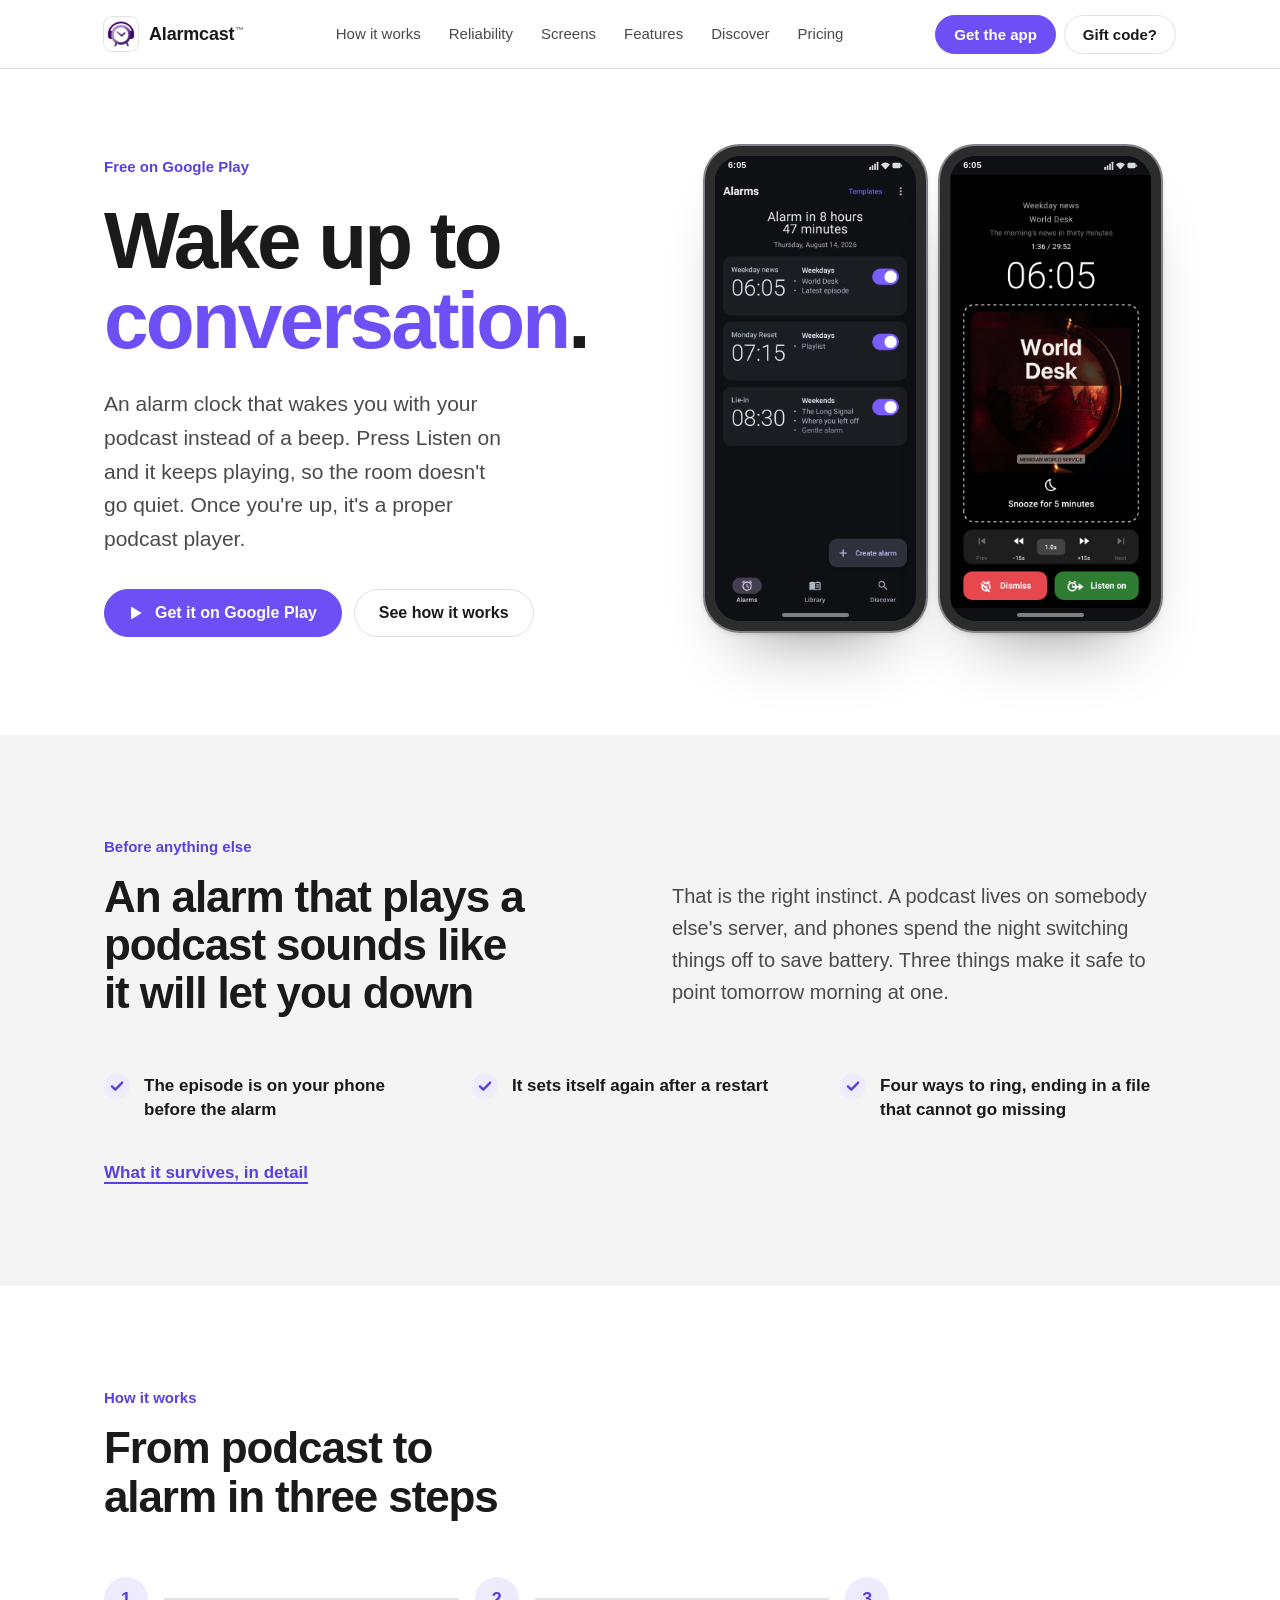
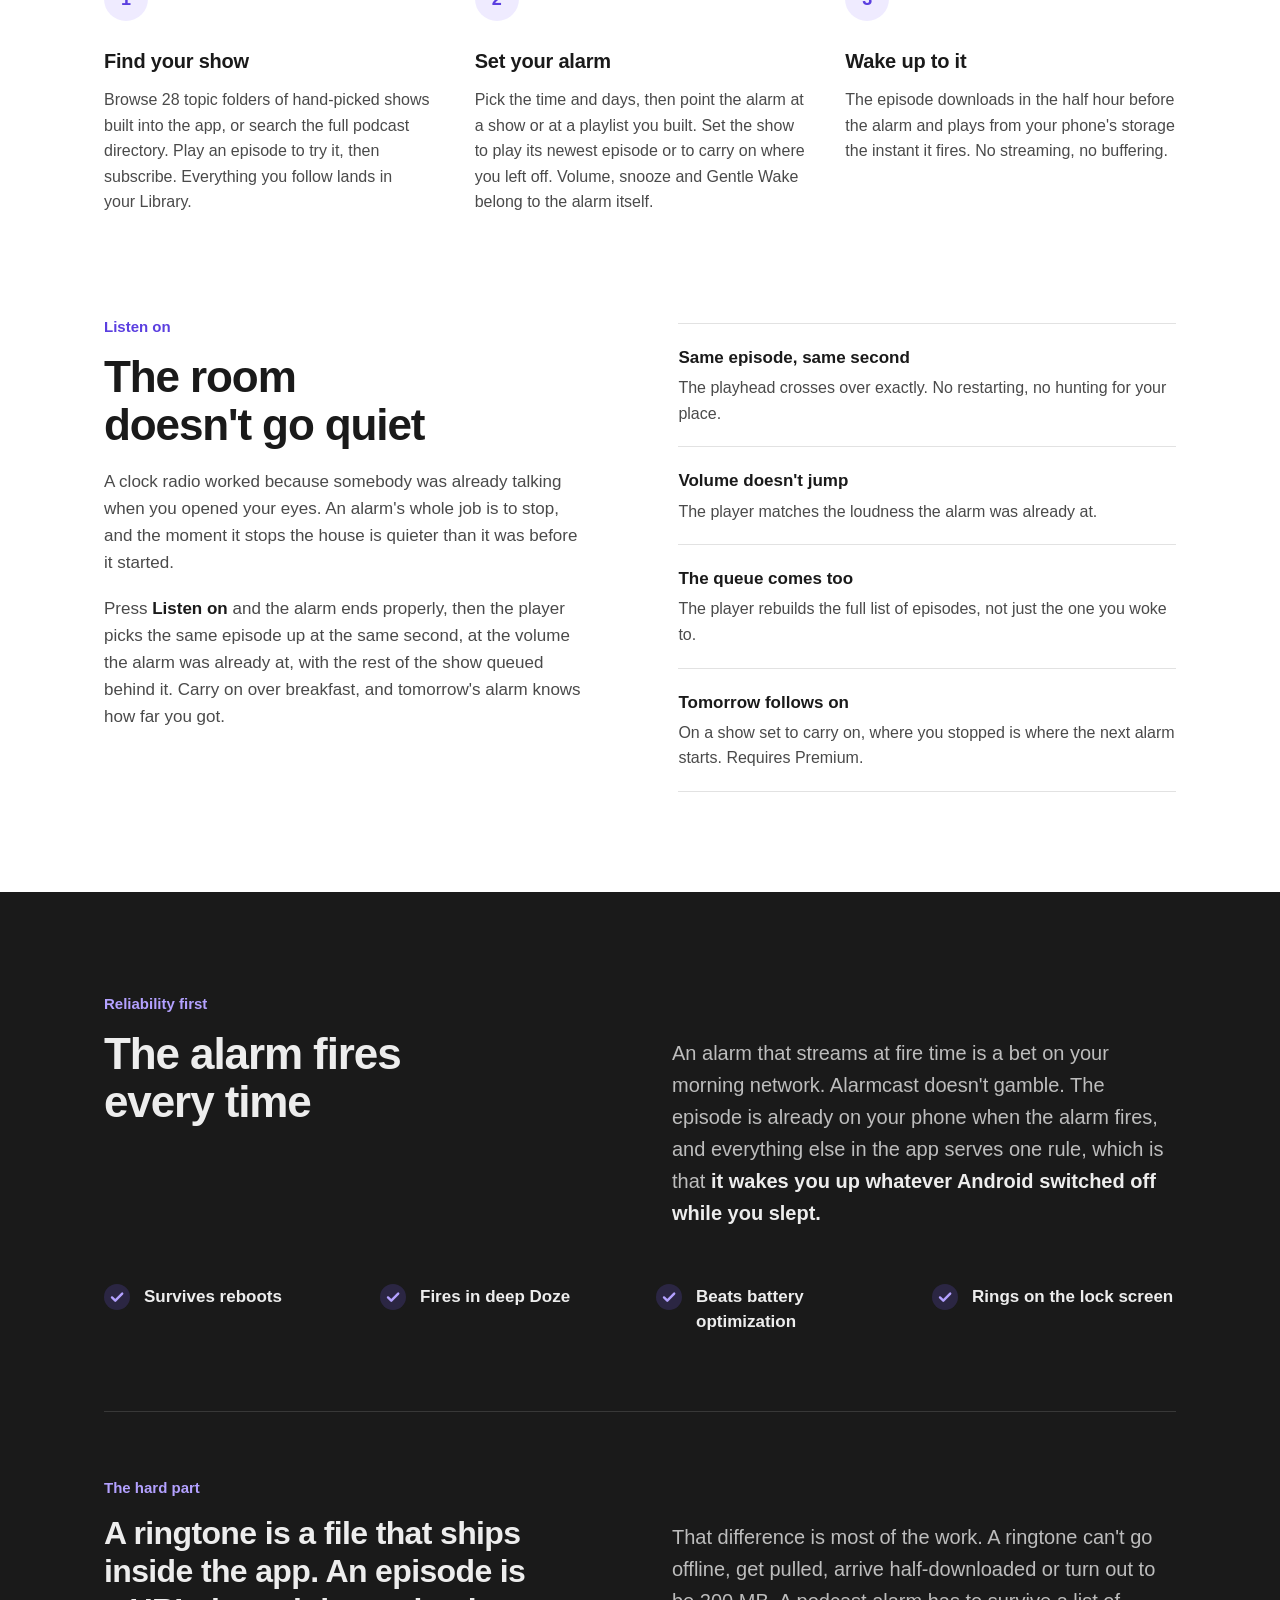
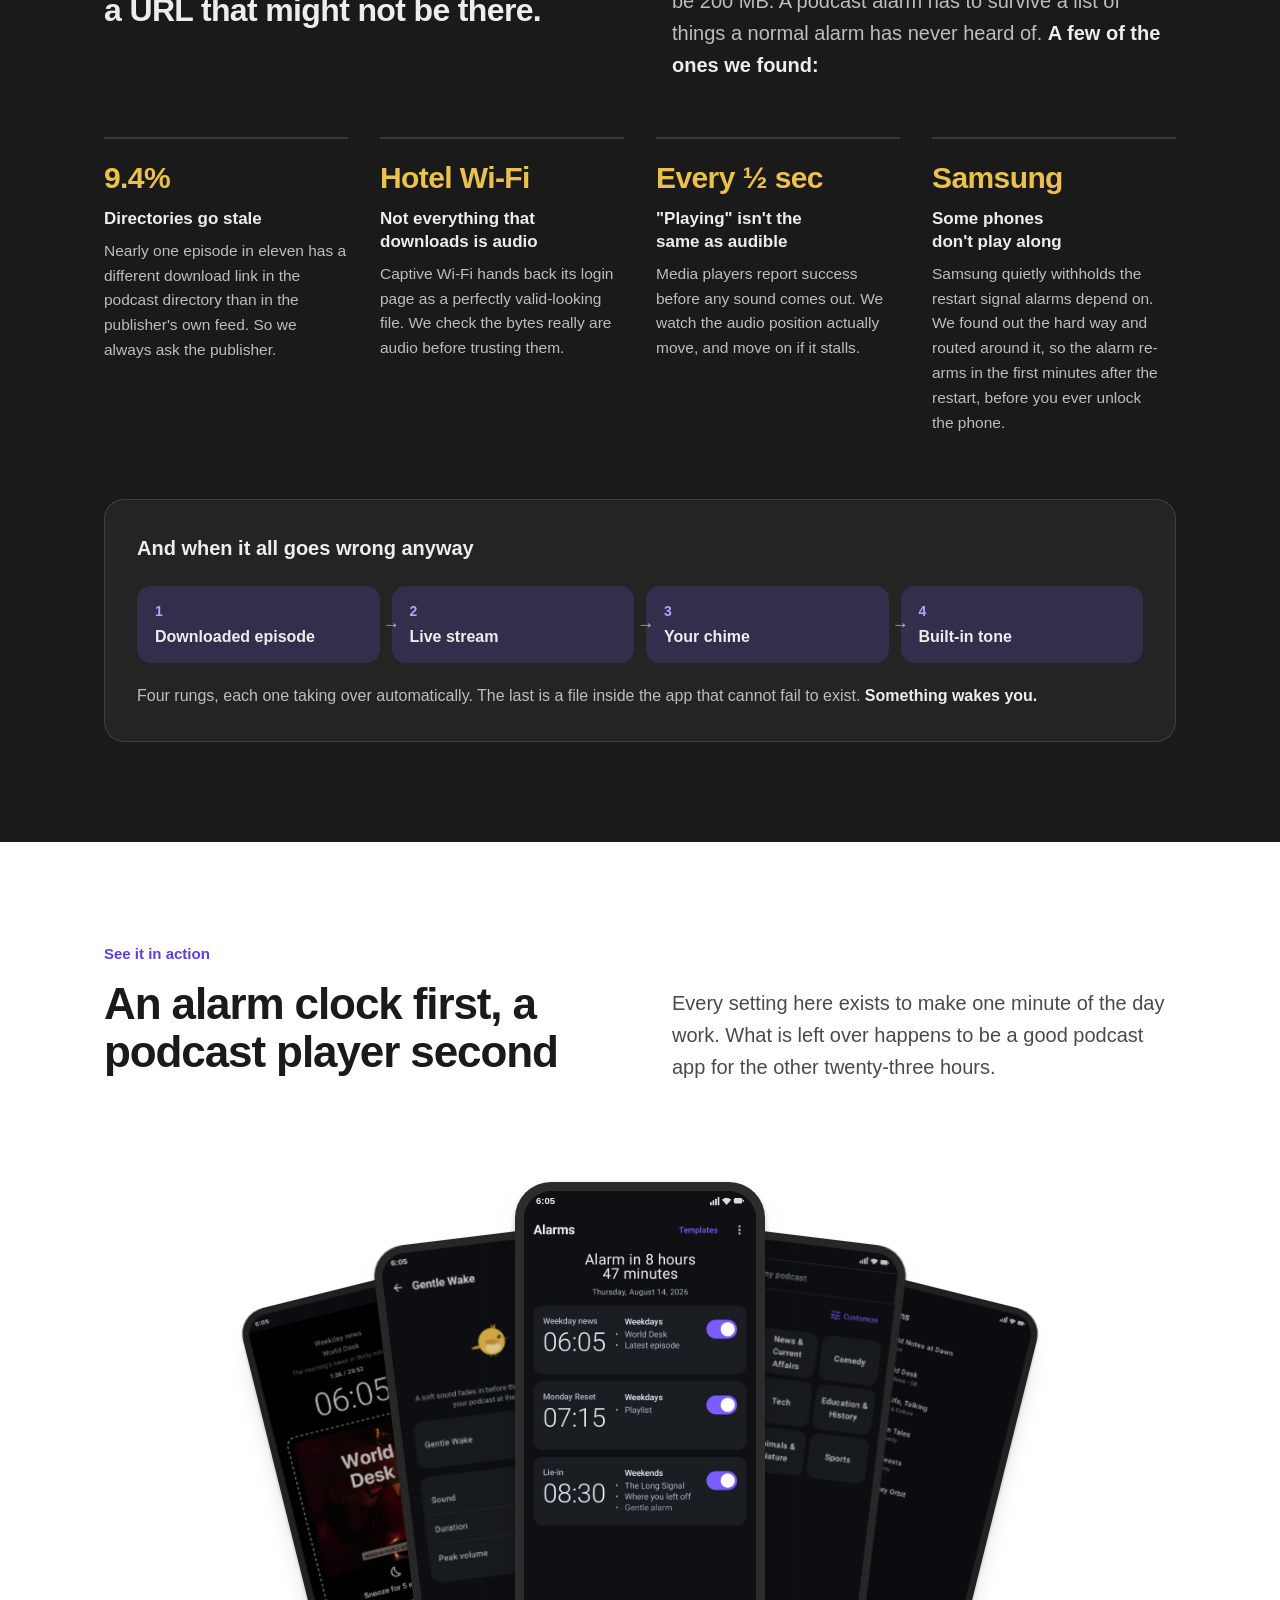
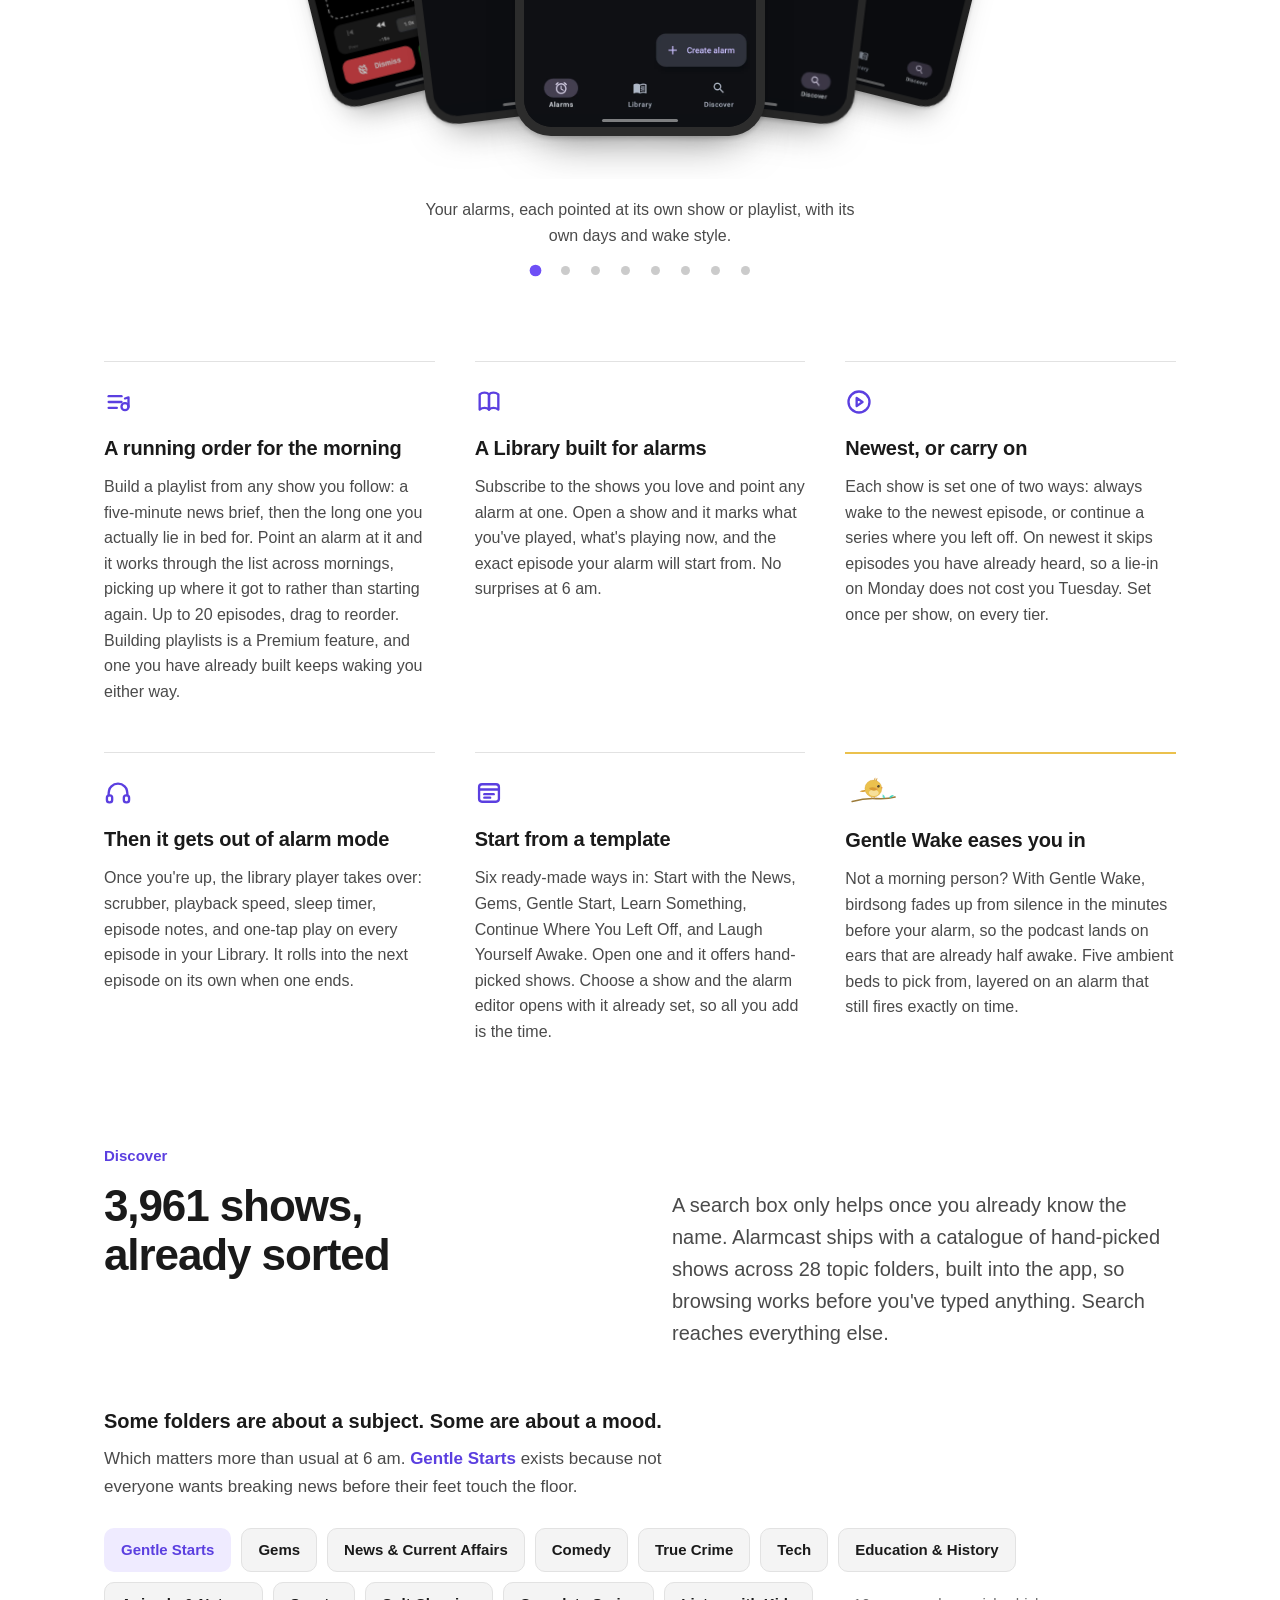
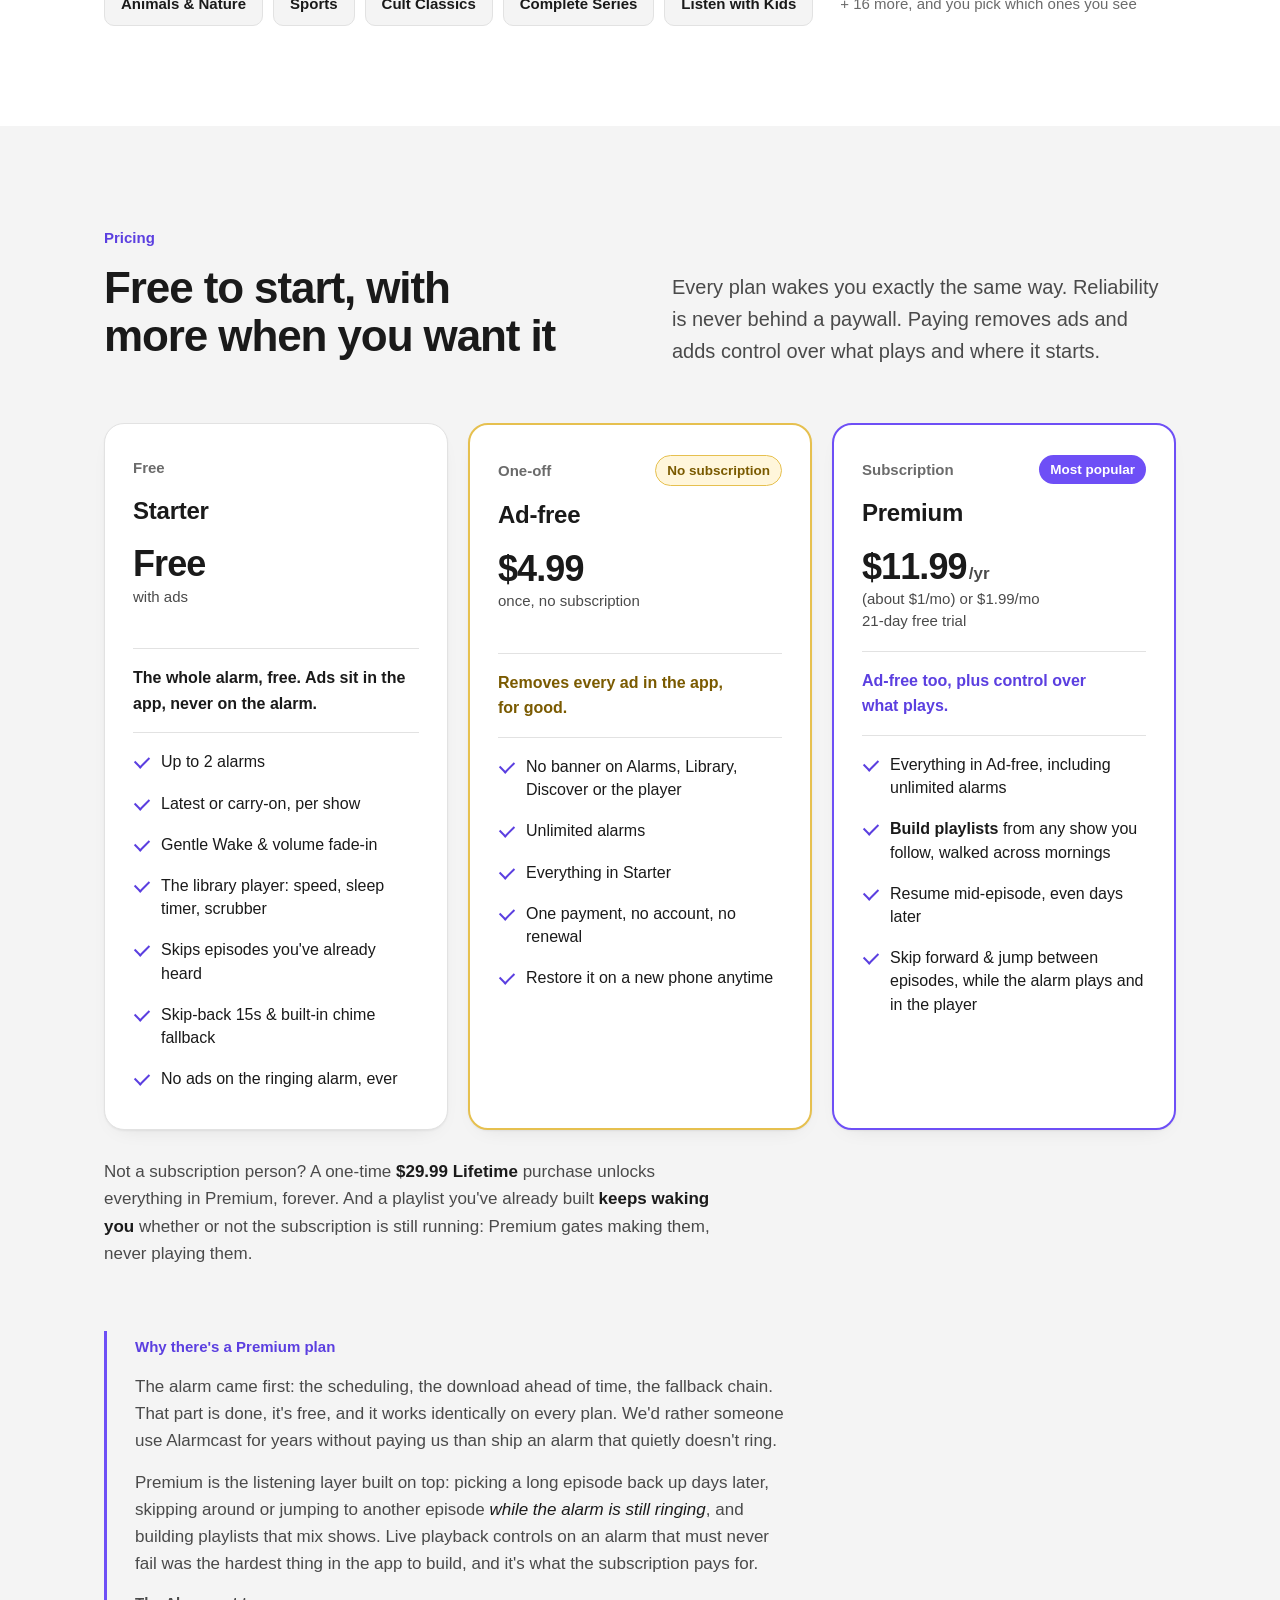
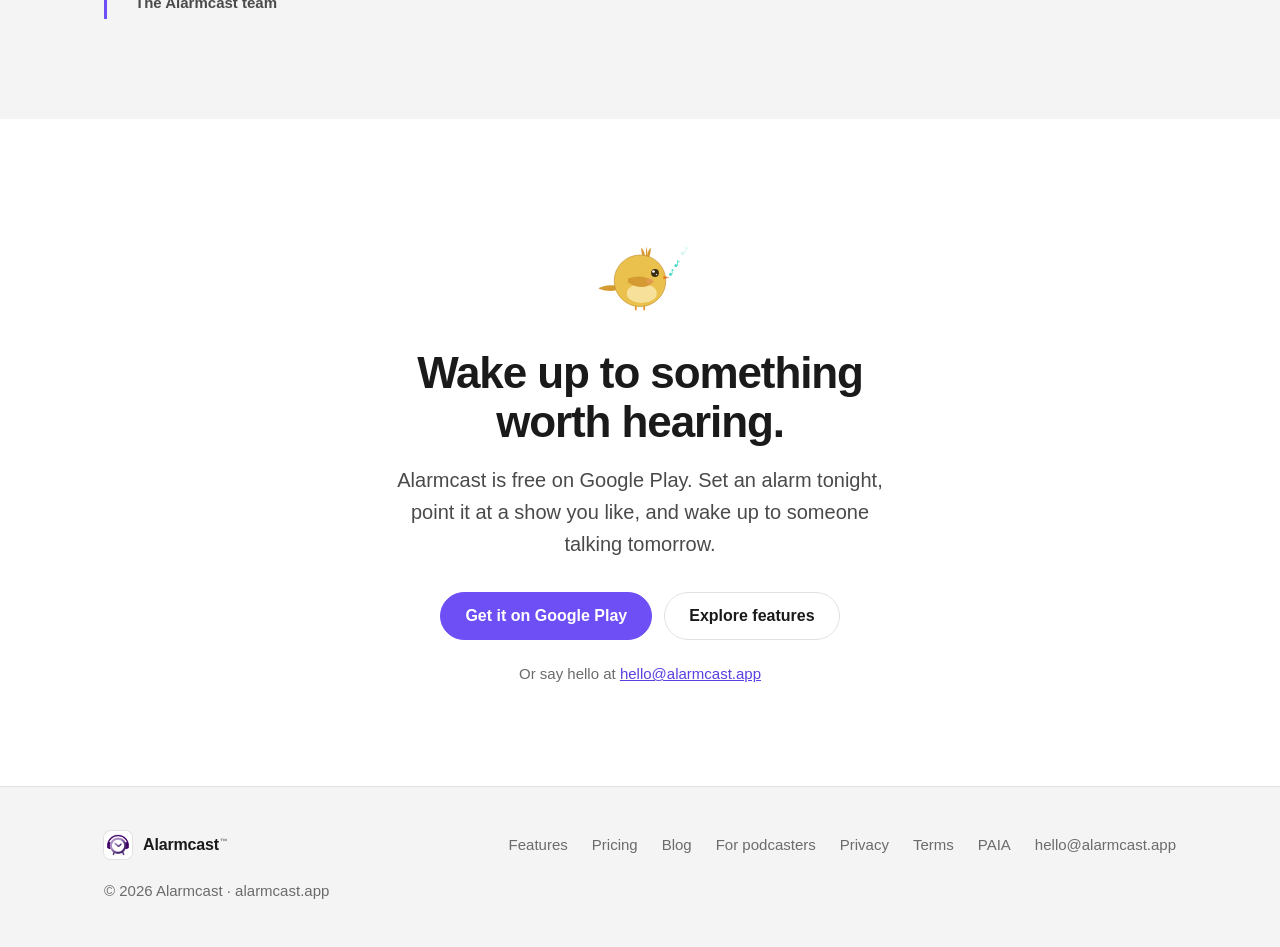
==== index.html @ e650a552 "New light design across the site" ====
<!DOCTYPE html>
<html lang="en">
<head>
<meta charset="UTF-8" />
<meta name="viewport" content="width=device-width, initial-scale=1.0" />
<title>Alarmcast: the podcast alarm clock for Android</title>
<meta name="description" content="Alarmcast is an Android alarm clock that wakes you with your podcast instead of a ringtone, plus a full podcast player for the rest of the day. The episode downloads before your alarm and plays from storage the instant it fires, with a built-in chime backup if anything fails." />
<meta name="theme-color" content="#FFFFFF" />
<link rel="canonical" href="https://alarmcast.app/" />
<link rel="icon" type="image/png" sizes="512x512" href="assets/favicon.png" />
<link rel="icon" sizes="any" href="favicon.ico" />
<link rel="stylesheet" href="assets/site.css" />
<link rel="apple-touch-icon" href="assets/apple-touch-icon.png" />

<meta property="og:type" content="website" />
<meta property="og:title" content="Alarmcast: wake up to your podcast" />
<meta property="og:description" content="An Android alarm clock that wakes you with your podcast instead of a ringtone, plus a full podcast player once you're up. The episode downloads before the alarm and plays the instant it fires." />
<meta property="og:url" content="https://alarmcast.app" />
<meta property="og:image" content="https://alarmcast.app/assets/og-image.png" />
<meta property="og:image:width" content="1200" />
<meta property="og:image:height" content="630" />
<meta property="og:image:alt" content="Alarmcast. Wake up to conversation: an alarm clock that wakes you with your podcast instead of a beep." />
<meta name="twitter:card" content="summary_large_image" />

<style>
  /* ---------- home page tokens and rhythm (shared ones live in assets/site.css) ---------- */
  :root{
    --section:clamp(60px,8vw,100px);
    --t-h3:20px;
    --t-h2:clamp(30px,4vw,44px);
    --t-h1:clamp(46px,7vw,80px);
  }
  p{margin:0;}
  h1,h2,h3,h4{margin:0;}
  section{padding:var(--section) 0;scroll-margin-top:64px;}

  /* ---------- type ---------- */
  h2{font-size:var(--t-h2);line-height:1.1;letter-spacing:-.025em;font-weight:800;max-width:22ch;}
  .lede{margin-top:18px;}
  .head{margin-bottom:clamp(36px,4.5vw,56px);}
  @media(min-width:1000px){
    .head{display:grid;grid-template-columns:minmax(0,1fr) minmax(0,1fr);column-gap:64px;align-items:start;}
    .head > .label,.head > h2,.head > h3{grid-column:1;}
    /* the intro starts level with the heading, whatever its length */
    .head > .lede{grid-column:2;grid-row:2;margin:0;align-self:start;padding-top:.35em;}
  }
  .head + .ticks{margin-top:0;}

  /* ---------- hero ---------- */
  .hero{display:grid;grid-template-columns:minmax(0,1.05fr) minmax(0,.95fr);gap:48px;align-items:center;padding:clamp(48px,6vw,80px) 0 clamp(56px,7vw,96px);}
  .hero .label{display:inline-flex;align-items:center;gap:8px;margin-bottom:22px;}
  h1{font-size:var(--t-h1);line-height:1.0;letter-spacing:-.035em;font-weight:800;}
  h1 .accent{color:var(--accent);}
  .hero .lede{font-size:clamp(19px,1.8vw,21px);max-width:34ch;margin:26px 0 34px;}

  /* ---------- device ---------- */
  /* two phones side by side, mirror-even: the alarm list, then the alarm ringing.
     Sized in container units so the pair scales as one picture. */
  .pair{container-type:inline-size;position:relative;width:min(480px,100%);margin:0 auto;}
  .pair::before{content:"";display:block;padding-top:104%;}
  .pair .phone{
    position:absolute;top:0;width:46cqw;padding:2cqw;border-radius:7.2cqw;
    box-shadow:0 0 0 2px var(--device-metal),var(--device-shadow);
  }
  .pair .screen{border-radius:5.4cqw;}
  .pair .sysbar{height:4cqw;padding:0 2.8cqw;font-size:1.9cqw;}
  .pair .sysbar .sysicons{width:7cqw;height:1.9cqw;}
  .pair .homebar{height:2.8cqw;}
  .pair .homebar::after{height:.75cqw;}
  .pair .back{left:2.5cqw;}
  .pair .front{right:2.5cqw;}
  .phone{
    width:min(300px,100%);aspect-ratio:300/659;border-radius:44px;padding:12px;
    background:var(--device-rim);box-shadow:var(--device-shadow);
  }
  .screen,.cscreen{
    width:100%;height:100%;border-radius:33px;overflow:hidden;
    background:var(--device-bg);display:flex;flex-direction:column;
  }
  .screen .shot,.cscreen .cshot{width:100%;flex:1;min-height:0;object-fit:contain;display:block;}
  /* Android system UI, drawn as strips around the app pixels */
  .sysbar{
    flex-shrink:0;display:flex;align-items:center;justify-content:space-between;
    padding:0 15px;height:24px;font-size:11px;font-weight:600;color:#EDEDED;background:var(--device-bg);
  }
  .sysbar .sysicons{width:40px;height:11px;fill:#EDEDED;opacity:.92;display:block;}
  .homebar{flex-shrink:0;height:15px;display:flex;align-items:center;justify-content:center;background:var(--device-bg);}
  .homebar::after{content:"";width:33%;height:4px;border-radius:99px;background:rgba(237,237,237,.5);}
  .cscreen{border-radius:28px;}
  .cscreen .sysbar{height:20px;padding:0 12px;font-size:9.5px;}
  .cscreen .sysbar .sysicons{width:34px;height:9.5px;}
  .cscreen .homebar{height:13px;}
  .cscreen .homebar::after{height:3.5px;}

  /* ---------- tick lists (proof, reliability) ---------- */
  .ticks{list-style:none;margin:40px 0 0;padding:0;display:grid;grid-template-columns:repeat(3,1fr);gap:20px 32px;}
  .ticks li{display:flex;gap:14px;align-items:flex-start;font-size:var(--t-body);font-weight:600;line-height:1.45;color:var(--ink);}
  .ticks svg{flex-shrink:0;width:26px;height:26px;margin-top:-1px;}
  .proof .text-link{display:inline-block;margin-top:36px;}

  /* ---------- how it works ---------- */
  .steps{list-style:none;margin:0;padding:0;display:grid;grid-template-columns:repeat(3,1fr);gap:40px;counter-reset:step;}
  .steps li{position:relative;padding-top:68px;}
  .steps li::before{
    counter-increment:step;content:counter(step);
    position:absolute;top:0;left:0;width:44px;height:44px;border-radius:50%;
    display:flex;align-items:center;justify-content:center;
    background:var(--accent-soft);color:var(--accent-ink);font-weight:750;font-size:18px;
  }
  /* the line that joins step to step */
  .steps li:not(:last-child)::after{
    content:"";position:absolute;top:21px;left:60px;right:-24px;height:2px;background:var(--rule);
  }
  .steps h3{font-size:var(--t-h3);font-weight:750;letter-spacing:-.01em;margin-bottom:10px;}
  .steps p{color:var(--ink-2);font-size:16px;}

  /* ---------- listen on ---------- */
  .split{display:grid;grid-template-columns:1fr 1fr;gap:clamp(40px,6vw,88px);align-items:start;}
  .split .body p:not(.label){color:var(--ink-2);margin-top:18px;max-width:52ch;}
  .split .body h2 + p{margin-top:22px;}
  .handoff{list-style:none;margin:8px 0 0;padding:0;}
  .handoff li{padding:20px 0;border-top:1px solid var(--rule);}
  .handoff li:last-child{border-bottom:1px solid var(--rule);}
  .handoff b{display:block;font-size:var(--t-body);font-weight:700;margin-bottom:4px;}
  .handoff span{display:block;color:var(--ink-2);font-size:16px;}

  /* ---------- reliability ---------- */
  .reliable .ticks{grid-template-columns:repeat(4,1fr);}
  .hardpart{margin-top:clamp(56px,6vw,80px);padding-top:clamp(48px,5vw,64px);border-top:1px solid var(--rule);}
  .hardpart h3{font-size:clamp(24px,2.8vw,32px);line-height:1.2;letter-spacing:-.02em;font-weight:800;max-width:30ch;}
  .tells{display:grid;grid-template-columns:repeat(4,1fr);gap:32px;}
  .tell{padding-top:22px;border-top:2px solid var(--rule);}
  .tell .num{display:block;font-size:30px;font-weight:800;letter-spacing:-.02em;line-height:1.1;color:var(--amber);margin-bottom:14px;}
  .tell h4{font-size:17px;font-weight:700;line-height:1.35;margin-bottom:8px;}
  .tell p{color:var(--ink-2);font-size:15.5px;line-height:1.6;}

  .ladder{
    margin-top:clamp(48px,5vw,64px);padding:32px;border-radius:20px;
    background:var(--surface);border:1px solid var(--rule);
  }
  .ladder h4{font-size:var(--t-h3);font-weight:750;margin-bottom:22px;}
  .rungs{list-style:none;margin:0;padding:0;display:grid;grid-template-columns:repeat(4,1fr);gap:12px;counter-reset:rung;}
  .rungs li{
    position:relative;padding:16px 18px;border-radius:14px;
    background:var(--accent-soft);font-weight:650;font-size:16px;line-height:1.3;
  }
  .rungs li::before{counter-increment:rung;content:counter(rung);display:block;font-size:14px;font-weight:700;color:var(--accent-ink);margin-bottom:6px;}
  .rungs li:not(:last-child)::after{
    content:"\2192";position:absolute;right:-12px;top:50%;transform:translate(50%,-50%);
    color:var(--ink-2);font-weight:700;font-size:17px;z-index:1;
  }
  .ladder p{margin-top:20px;color:var(--ink-2);font-size:16px;}

  /* ---------- screens deck ---------- */
  .deck-stage{position:relative;height:640px;display:flex;align-items:center;justify-content:center;overflow:hidden;}
  .deck{position:relative;width:250px;height:554px;}
  .card{
    position:absolute;inset:0;cursor:pointer;
    transition:transform .8s cubic-bezier(.22,.61,.36,1),opacity .8s ease,filter .8s ease;
    will-change:transform,opacity,filter;
  }
  .cphone{width:100%;height:100%;padding:9px;border-radius:36px;background:var(--device-rim);box-shadow:0 26px 46px -26px rgba(0,0,0,.55),0 2px 5px rgba(0,0,0,.2);}
  .deck-caption{text-align:center;color:var(--ink-2);font-size:16px;max-width:52ch;margin:18px auto 0;min-height:3.2em;}
  .deck-dots{display:flex;gap:2px;justify-content:center;margin-top:8px;flex-wrap:wrap;}
  .deck-dot{width:28px;height:28px;border:none;background:none;padding:0;cursor:pointer;display:flex;align-items:center;justify-content:center;border-radius:50%;}
  .deck-dot::before{content:"";width:9px;height:9px;border-radius:50%;background:var(--ink-3);opacity:.35;transition:transform .2s ease,opacity .2s ease,background .2s ease;}
  .deck-dot.on::before{background:var(--accent);opacity:1;transform:scale(1.3);}
  @media(max-width:640px){ .deck-stage{height:420px;} .deck{transform:scale(.72);} }
  @media (prefers-reduced-motion:reduce){ .card{transition:none;} }

  /* ---------- features ---------- */
  .features{display:grid;grid-template-columns:repeat(3,1fr);gap:48px 40px;margin-top:clamp(56px,6vw,80px);scroll-margin-top:96px;}
  .feature{padding-top:26px;border-top:1px solid var(--rule);}
  .feature svg{width:28px;height:28px;color:var(--accent-ink);display:block;margin-bottom:16px;}
  .feature h3{font-size:var(--t-h3);font-weight:750;letter-spacing:-.01em;margin-bottom:10px;}
  .feature p{color:var(--ink-2);font-size:16px;}
  /* Gentle Wake: the one amber tile, the bird in the icon slot */
  .feature.gentle{border-top:2px solid var(--amber);}
  .feature.gentle img{display:block;width:64px;height:64px;margin:-30px 0 10px -4px;}

  /* ---------- discover ---------- */
  .moods h3{font-size:var(--t-h3);font-weight:750;margin-bottom:8px;}
  .moods > p{color:var(--ink-2);max-width:60ch;}
  .moods > p b{color:var(--accent-ink);}
  .folders{display:flex;flex-wrap:wrap;gap:10px;margin-top:28px;}
  .folder{font-size:15px;font-weight:600;padding:9px 16px;border-radius:10px;background:var(--band);border:1px solid var(--rule);}
  .folder.pick{background:var(--accent-soft);border-color:transparent;color:var(--accent-ink);}
  .folder.more{background:none;border-color:transparent;color:var(--ink-3);font-weight:500;}

  /* ---------- pricing ---------- */
  .tiers{display:grid;grid-template-columns:repeat(3,1fr);gap:20px;align-items:stretch;}
  .tier{
    display:flex;flex-direction:column;background:var(--surface);
    border:1px solid var(--rule);border-radius:20px;padding:30px 28px;box-shadow:var(--card-shadow);
  }
  .tier.ad-free{border:2px solid var(--amber-line);}
  .tier.premium{border:2px solid var(--accent);}
  .tier-top{display:flex;justify-content:space-between;align-items:center;gap:10px;min-height:28px;}
  .tag{font-size:var(--t-sm);font-weight:600;color:var(--ink-3);}
  .badge{font-size:13.5px;font-weight:700;padding:4px 11px;border-radius:999px;white-space:nowrap;}
  .ad-free .badge{background:var(--amber-soft);color:var(--amber-ink);border:1px solid var(--amber-line);}
  .premium .badge{background:var(--accent);color:#fff;}
  .tier h3{font-size:24px;font-weight:800;letter-spacing:-.01em;margin:10px 0 14px;}
  .price{display:flex;flex-direction:column;gap:2px;min-height:86px;}
  .amt{font-size:36px;font-weight:800;letter-spacing:-.025em;line-height:1.1;}
  .amt small{font-size:17px;font-weight:650;letter-spacing:0;color:var(--ink-2);margin-left:2px;}
  .terms{font-size:15px;color:var(--ink-2);line-height:1.45;}
  .tier-headline{font-size:16px;font-weight:650;color:var(--ink);margin:18px 0 0;padding:16px 0;border-top:1px solid var(--rule);border-bottom:1px solid var(--rule);}
  .ad-free .tier-headline{color:var(--amber-ink);}
  .premium .tier-headline{color:var(--accent-ink);}
  .tier ul{list-style:none;padding:0;margin:8px 0 0;flex:1;}
  .tier li{position:relative;padding:9px 0 9px 28px;font-size:16px;line-height:1.45;}
  .tier li::before{content:"";position:absolute;left:2px;top:15px;width:12px;height:7px;border-left:2px solid var(--accent-ink);border-bottom:2px solid var(--accent-ink);transform:rotate(-45deg);}
  .after-tiers{margin-top:28px;color:var(--ink-2);max-width:66ch;}

  .story{margin:clamp(48px,5vw,64px) 0 0;padding:4px 0 4px 28px;border-left:3px solid var(--accent);max-width:72ch;}
  .story .label{margin-bottom:12px;}
  .story p:not(.label){color:var(--ink-2);margin-top:14px;}
  .story p em{color:var(--ink);}
  .story .sign{color:var(--ink);font-weight:650;font-size:var(--t-sm);margin-top:16px;}

  /* ---------- final ---------- */
  .final{text-align:center;}
  .final img{width:120px;height:120px;display:block;margin:0 auto 10px;}
  .final h2{margin:0 auto;}
  .final .lede{margin:18px auto 32px;max-width:46ch;}
  .final .cta-row{justify-content:center;}
  .final .hello{margin-top:22px;color:var(--ink-3);font-size:var(--t-sm);}
  .final .hello a{color:var(--accent-ink);}

  /* ---------- responsive ---------- */
  @media(max-width:900px){
    .hero{grid-template-columns:1fr;gap:48px;}
    .pair{width:min(440px,100%);}
    .split{grid-template-columns:1fr;}
    .features{grid-template-columns:1fr 1fr;}
    .tells{grid-template-columns:1fr 1fr;gap:36px 28px;}
    .tiers{grid-template-columns:1fr;max-width:520px;}
    .reliable .ticks{grid-template-columns:1fr 1fr;}
    .rungs{grid-template-columns:1fr 1fr;gap:12px 24px;}
    .rungs li:nth-child(2)::after{content:none;}
  }
  @media(max-width:760px){
    .ticks,.reliable .ticks{grid-template-columns:1fr;gap:16px;}
    .steps{grid-template-columns:1fr;gap:32px;}
    .steps li{padding:0 0 0 64px;min-height:44px;}
    .steps li:not(:last-child)::after{top:52px;bottom:-26px;left:21px;right:auto;width:2px;height:auto;}
  }
  @media(max-width:560px){
    .features,.tells{grid-template-columns:1fr;}
    .rungs{grid-template-columns:1fr;gap:8px;}
    .rungs li{display:flex;gap:14px;align-items:baseline;padding:13px 16px;}
    .rungs li::before{margin:0;}
    .rungs li::after{content:none !important;}
    .ladder{padding:24px 20px;}
    .tier{padding:26px 22px;}
  }
</style>
</head>
<body>

<svg width="0" height="0" style="position:absolute" aria-hidden="true" focusable="false">
  <symbol id="sysicons" viewBox="0 0 40 11">
    <rect x="0"  y="7"   width="2" height="4"   rx=".6"/>
    <rect x="3"  y="5"   width="2" height="6"   rx=".6"/>
    <rect x="6"  y="3"   width="2" height="8"   rx=".6"/>
    <rect x="9"  y="1"   width="2" height="10"  rx=".6"/>
    <path d="M14 4.2 Q19.5 -0.4 25 4.2 L19.5 10.4 Z"/>
    <rect x="28" y="2.2" width="10" height="6.6" rx="1.8"/>
    <rect x="38.6" y="4.2" width="1.4" height="2.6" rx=".6"/>
  </symbol>
  <symbol id="tick" viewBox="0 0 26 26">
    <circle cx="13" cy="13" r="13" style="fill:var(--accent-soft)"/>
    <path d="M8 13.4l3.3 3.3L18.2 9.6" fill="none" style="stroke:var(--accent-ink)" stroke-width="2.4" stroke-linecap="round" stroke-linejoin="round"/>
  </symbol>
</svg>

<header>
  <div class="wrap">
    <nav>
      <a class="brand" href="#top">
        <img class="mark" src="assets/apple-touch-icon.png" alt="" />
        <span class="wordmark">Alarmcast<span class="tm">™</span></span>
      </a>
      <div class="navlinks">
        <a href="#how">How it works</a>
        <a href="#reliable">Reliability</a>
        <a href="#screens">Screens</a>
        <a href="#features">Features</a>
        <a href="#discover">Discover</a>
        <a href="#pricing">Pricing</a>
      </div>
      <div class="nav-cta">
        <a class="btn" href="https://play.google.com/store/apps/details?id=com.alarmcast.app&amp;referrer=utm_source%3Dalarmcast.app%26utm_campaign%3Dwebsite">Get the app</a>
        <a class="btn ghost" href="/gift/">Gift code?</a>
      </div>
    </nav>
  </div>
</header>

<a id="top"></a>

<main>

<!-- hero -->
<div class="wrap">
  <section class="hero">
    <div>
      <p class="label">Free on Google Play</p>
      <h1>Wake up to <span class="accent">conversation</span>.</h1>
      <p class="lede">An alarm clock that wakes you with your podcast instead of a beep. Press Listen on and it keeps playing, so the room doesn't go quiet. Once you're up, it's a proper podcast player.</p>
      <div class="cta-row">
        <a class="btn" href="https://play.google.com/store/apps/details?id=com.alarmcast.app&amp;referrer=utm_source%3Dalarmcast.app%26utm_campaign%3Dwebsite">
          <svg width="16" height="16" viewBox="0 0 24 24" fill="currentColor" aria-hidden="true"><path d="M3 3.5v17c0 .6.7 1 1.2.6L19 12 4.2 2.9C3.7 2.5 3 2.9 3 3.5z"/></svg>
          Get it on Google Play
        </a>
        <a class="btn ghost" href="#how">See how it works</a>
      </div>
    </div>

    <div class="pair">
      <div class="phone back">
        <div class="screen">
          <div class="sysbar"><span>6:05</span><svg class="sysicons" aria-hidden="true"><use href="#sysicons"/></svg></div>
          <img class="shot" src="assets/screens/alarms.webp" alt="Alarmcast alarms screen showing three alarms, each with its own podcast or playlist" />
          <div class="homebar"></div>
        </div>
      </div>
      <div class="phone front">
        <div class="screen">
          <div class="sysbar"><span>6:05</span><svg class="sysicons" aria-hidden="true"><use href="#sysicons"/></svg></div>
          <img class="shot" src="assets/screens/ring.webp" alt="The alarm ringing, with snooze, dismiss and Listen on" />
          <div class="homebar"></div>
        </div>
      </div>
    </div>
  </section>
</div>

<!-- proof -->
<section id="proof" class="band proof">
  <div class="wrap">
    <div class="head">
      <p class="label">Before anything else</p>
      <h2>An alarm that plays a podcast sounds like it will let you down</h2>
      <p class="lede">That is the right instinct. A podcast lives on somebody else's server, and phones spend the night switching things off to save battery. Three things make it safe to point tomorrow morning at one.</p>
    </div>
    <ul class="ticks">
      <li><svg aria-hidden="true"><use href="#tick"/></svg>The episode is on your phone before the alarm</li>
      <li><svg aria-hidden="true"><use href="#tick"/></svg>It sets itself again after a restart</li>
      <li><svg aria-hidden="true"><use href="#tick"/></svg>Four ways to ring, ending in a file that cannot go missing</li>
    </ul>
    <a class="text-link" href="#reliable">What it survives, in detail</a>
  </div>
</section>

<!-- how it works -->
<section id="how">
  <div class="wrap">
    <div class="head">
      <p class="label">How it works</p>
      <h2>From podcast to alarm in three steps</h2>
    </div>
    <ol class="steps">
      <li>
        <h3>Find your show</h3>
        <p>Browse 28 topic folders of hand-picked shows built into the app, or search the full podcast directory. Play an episode to try it, then subscribe. Everything you follow lands in your Library.</p>
      </li>
      <li>
        <h3>Set your alarm</h3>
        <p>Pick the time and days, then point the alarm at a show or at a playlist you built. Set the show to play its newest episode or to carry on where you left off. Volume, snooze and Gentle Wake belong to the alarm itself.</p>
      </li>
      <li>
        <h3>Wake up to it</h3>
        <p>The episode downloads in the half hour before the alarm and plays from your phone's storage the instant it fires. No streaming, no buffering.</p>
      </li>
    </ol>
  </div>
</section>

<!-- listen on -->
<section id="listen-on" style="padding-top:0;">
  <div class="wrap split">
    <div class="body">
      <p class="label">Listen on</p>
      <h2>The room doesn't go quiet</h2>
      <p>A clock radio worked because somebody was already talking when you opened your eyes. An alarm's whole job is to stop, and the moment it stops the house is quieter than it was before it started.</p>
      <p>Press <b>Listen on</b> and the alarm ends properly, then the player picks the same episode up at the same second, at the volume the alarm was already at, with the rest of the show queued behind it. Carry on over breakfast, and tomorrow's alarm knows how far you got.</p>
    </div>
    <ul class="handoff">
      <li><b>Same episode, same second</b><span>The playhead crosses over exactly. No restarting, no hunting for your place.</span></li>
      <li><b>Volume doesn't jump</b><span>The player matches the loudness the alarm was already at.</span></li>
      <li><b>The queue comes too</b><span>The player rebuilds the full list of episodes, not just the one you woke to.</span></li>
      <li><b>Tomorrow follows on</b><span>On a show set to carry on, where you stopped is where the next alarm starts. Requires Premium.</span></li>
    </ul>
  </div>
</section>

<!-- reliability -->
<section id="reliable" class="night reliable">
  <div class="wrap">
    <div class="head">
    <p class="label">Reliability first</p>
    <h2>The alarm fires every time</h2>
    <p class="lede">An alarm that streams at fire time is a bet on your morning network. Alarmcast doesn't gamble. The episode is already on your phone when the alarm fires, and everything else in the app serves one rule, which is that <b>it wakes you up whatever Android switched off while you slept.</b></p>
    </div>
    <ul class="ticks">
      <li><svg aria-hidden="true"><use href="#tick"/></svg>Survives reboots</li>
      <li><svg aria-hidden="true"><use href="#tick"/></svg>Fires in deep Doze</li>
      <li><svg aria-hidden="true"><use href="#tick"/></svg>Beats battery optimization</li>
      <li><svg aria-hidden="true"><use href="#tick"/></svg>Rings on the lock screen</li>
    </ul>

    <div class="hardpart">
      <div class="head">
      <p class="label">The hard part</p>
      <h3>A ringtone is a file that ships inside the app. An episode is a URL that might not be there.</h3>
      <p class="lede">That difference is most of the work. A ringtone can't go offline, get pulled, arrive half-downloaded or turn out to be 200&nbsp;MB. A podcast alarm has to survive a list of things a normal alarm has never heard of. <b>A few of the ones we found:</b></p>
      </div>

      <div class="tells">
        <div class="tell">
          <span class="num">9.4%</span>
          <h4>Directories go stale</h4>
          <p>Nearly one episode in eleven has a different download link in the podcast directory than in the publisher's own feed. So we always ask the publisher.</p>
        </div>
        <div class="tell">
          <span class="num">Hotel&nbsp;Wi-Fi</span>
          <h4>Not everything that downloads is audio</h4>
          <p>Captive Wi-Fi hands back its login page as a perfectly valid-looking file. We check the bytes really are audio before trusting them.</p>
        </div>
        <div class="tell">
          <span class="num">Every&nbsp;½&nbsp;sec</span>
          <h4>"Playing" isn't the same as audible</h4>
          <p>Media players report success before any sound comes out. We watch the audio position actually move, and move on if it stalls.</p>
        </div>
        <div class="tell">
          <span class="num">Samsung</span>
          <h4>Some phones don't play along</h4>
          <p>Samsung quietly withholds the restart signal alarms depend on. We found out the hard way and routed around it, so the alarm re-arms in the first minutes after the restart, before you ever unlock the phone.</p>
        </div>
      </div>

      <div class="ladder">
        <h4>And when it all goes wrong anyway</h4>
        <ol class="rungs">
          <li>Downloaded episode</li>
          <li>Live stream</li>
          <li>Your chime</li>
          <li>Built-in tone</li>
        </ol>
        <p>Four rungs, each one taking over automatically. The last is a file inside the app that cannot fail to exist. <b>Something wakes you.</b></p>
      </div>
    </div>
  </div>
</section>

<!-- screens -->
<section id="screens">
  <div class="wrap">
    <div class="head">
      <p class="label">See it in action</p>
      <h2>An alarm clock first, a podcast player second</h2>
      <p class="lede">Every setting here exists to make one minute of the day work. What is left over happens to be a good podcast app for the other twenty-three hours.</p>
    </div>

    <div class="deck-stage">
      <div class="deck">
        <div class="card"><div class="cphone"><div class="cscreen">
          <div class="sysbar"><span>6:05</span><svg class="sysicons" aria-hidden="true"><use href="#sysicons"/></svg></div>
          <img class="cshot" src="assets/screens/alarms.webp" alt="Alarms screen with three alarms, each showing its podcast or playlist" />
          <div class="homebar"></div>
        </div></div></div>
        <div class="card"><div class="cphone"><div class="cscreen">
          <div class="sysbar"><span>6:05</span><svg class="sysicons" aria-hidden="true"><use href="#sysicons"/></svg></div>
          <img class="cshot" src="assets/screens/discover.webp" alt="Discover screen showing the browse-by-topic grid of podcast folders" />
          <div class="homebar"></div>
        </div></div></div>
        <div class="card"><div class="cphone"><div class="cscreen">
          <div class="sysbar"><span>6:05</span><svg class="sysicons" aria-hidden="true"><use href="#sysicons"/></svg></div>
          <img class="cshot" src="assets/screens/folder-gems.webp" alt="The Gems folder, showing hand-picked podcasts with their cover art" />
          <div class="homebar"></div>
        </div></div></div>
        <div class="card"><div class="cphone"><div class="cscreen">
          <div class="sysbar"><span>6:05</span><svg class="sysicons" aria-hidden="true"><use href="#sysicons"/></svg></div>
          <img class="cshot" src="assets/screens/library.webp" alt="Library screen showing playlists and subscribed podcasts" />
          <div class="homebar"></div>
        </div></div></div>
        <div class="card"><div class="cphone"><div class="cscreen">
          <div class="sysbar"><span>6:05</span><svg class="sysicons" aria-hidden="true"><use href="#sysicons"/></svg></div>
          <img class="cshot" src="assets/screens/playlist.webp" alt="A playlist mixing episodes from several different podcasts, in order" />
          <div class="homebar"></div>
        </div></div></div>
        <div class="card"><div class="cphone"><div class="cscreen">
          <div class="sysbar"><span>6:05</span><svg class="sysicons" aria-hidden="true"><use href="#sysicons"/></svg></div>
          <img class="cshot" src="assets/screens/player.webp" alt="The library player with scrubber, speed and sleep timer" />
          <div class="homebar"></div>
        </div></div></div>
        <div class="card"><div class="cphone"><div class="cscreen">
          <div class="sysbar"><span>6:05</span><svg class="sysicons" aria-hidden="true"><use href="#sysicons"/></svg></div>
          <img class="cshot" src="assets/screens/ring.webp" alt="The alarm ringing, with snooze, dismiss and Listen on" />
          <div class="homebar"></div>
        </div></div></div>
        <div class="card"><div class="cphone"><div class="cscreen">
          <div class="sysbar"><span>6:05</span><svg class="sysicons" aria-hidden="true"><use href="#sysicons"/></svg></div>
          <img class="cshot" src="assets/screens/gentle-wake.webp" alt="Gentle Wake screen, with the bird" />
          <div class="homebar"></div>
        </div></div></div>
      </div>
    </div>

    <p class="deck-caption">Your alarms, each pointed at its own show or playlist, with its own days and wake style.</p>
    <div class="deck-dots">
      <button class="deck-dot on" type="button" aria-label="Alarms screen"></button>
      <button class="deck-dot" type="button" aria-label="Discover screen"></button>
      <button class="deck-dot" type="button" aria-label="Gems folder"></button>
      <button class="deck-dot" type="button" aria-label="Library screen"></button>
      <button class="deck-dot" type="button" aria-label="Playlist screen"></button>
      <button class="deck-dot" type="button" aria-label="Player screen"></button>
      <button class="deck-dot" type="button" aria-label="Alarm ringing screen"></button>
      <button class="deck-dot" type="button" aria-label="Gentle Wake screen"></button>
    </div>

    <div class="features" id="features">
      <div class="feature">
        <svg viewBox="0 0 24 24" fill="none" stroke="currentColor" stroke-width="2" stroke-linecap="round" stroke-linejoin="round" aria-hidden="true"><path d="M4 7h11"/><path d="M4 12h11"/><path d="M4 17h7"/><circle cx="18" cy="16" r="3"/><path d="M21 16V8l-3 1"/></svg>
        <h3>A running order for the morning</h3>
        <p>Build a playlist from any show you follow: a five-minute news brief, then the long one you actually lie in bed for. Point an alarm at it and it works through the list across mornings, picking up where it got to rather than starting again. Up to 20 episodes, drag to reorder. Building playlists is a Premium feature, and one you have already built keeps waking you either way.</p>
      </div>
      <div class="feature">
        <svg viewBox="0 0 24 24" fill="none" stroke="currentColor" stroke-width="2" stroke-linecap="round" stroke-linejoin="round" aria-hidden="true"><path d="M4 5.5C6.5 3.5 10 3.5 12 5.5v13C10 16.5 6.5 16.5 4 18.5z"/><path d="M20 5.5C17.5 3.5 14 3.5 12 5.5v13c2-2 5.5-2 8 0z"/></svg>
        <h3>A Library built for alarms</h3>
        <p>Subscribe to the shows you love and point any alarm at one. Open a show and it marks what you've played, what's playing now, and the exact episode your alarm will start from. No surprises at 6&nbsp;am.</p>
      </div>
      <div class="feature">
        <svg viewBox="0 0 24 24" fill="none" stroke="currentColor" stroke-width="2" stroke-linecap="round" stroke-linejoin="round" aria-hidden="true"><circle cx="12" cy="12" r="9"/><path d="M10 8.5l5 3.5-5 3.5z"/></svg>
        <h3>Newest, or carry on</h3>
        <p>Each show is set one of two ways: always wake to the newest episode, or continue a series where you left off. On newest it skips episodes you have already heard, so a lie-in on Monday does not cost you Tuesday. Set once per show, on every tier.</p>
      </div>
      <div class="feature">
        <svg viewBox="0 0 24 24" fill="none" stroke="currentColor" stroke-width="2" stroke-linecap="round" stroke-linejoin="round" aria-hidden="true"><path d="M4 14v-2a8 8 0 0 1 16 0v2"/><rect x="2.5" y="14" width="4.5" height="6" rx="2"/><rect x="17" y="14" width="4.5" height="6" rx="2"/></svg>
        <h3>Then it gets out of alarm mode</h3>
        <p>Once you're up, the library player takes over: scrubber, playback speed, sleep timer, episode notes, and one-tap play on every episode in your Library. It rolls into the next episode on its own when one ends.</p>
      </div>
      <div class="feature">
        <svg viewBox="0 0 24 24" fill="none" stroke="currentColor" stroke-width="2" stroke-linecap="round" stroke-linejoin="round" aria-hidden="true"><rect x="3.5" y="4.5" width="17" height="15" rx="2.5"/><path d="M3.5 9h17"/><path d="M8 13h8"/><path d="M8 16h5"/></svg>
        <h3>Start from a template</h3>
        <p>Six ready-made ways in: Start with the News, Gems, Gentle Start, Learn Something, Continue Where You Left Off, and Laugh Yourself Awake. Open one and it offers hand-picked shows. Choose a show and the alarm editor opens with it already set, so all you add is the time.</p>
      </div>
      <div class="feature gentle">
        <img src="assets/bird-branch.svg" alt="A small bird perched calmly on a branch" />
        <h3>Gentle Wake eases you in</h3>
        <p>Not a morning person? With Gentle Wake, birdsong fades up from silence in the minutes before your alarm, so the podcast lands on ears that are already half awake. Five ambient beds to pick from, layered on an alarm that still fires exactly on time.</p>
      </div>
    </div>
  </div>
</section>

<!-- discover -->
<section id="discover" style="padding-top:0;">
  <div class="wrap">
    <div class="head">
      <p class="label">Discover</p>
      <h2>3,961 shows, already sorted</h2>
      <p class="lede">A search box only helps once you already know the name. Alarmcast ships with a catalogue of hand-picked shows across 28 topic folders, built into the app, so browsing works before you've typed anything. Search reaches everything else.</p>
    </div>

    <div class="moods">
      <h3>Some folders are about a subject. Some are about a mood.</h3>
      <p>Which matters more than usual at 6&nbsp;am. <b>Gentle Starts</b> exists because not everyone wants breaking news before their feet touch the floor.</p>
      <div class="folders">
        <span class="folder pick">Gentle Starts</span>
        <span class="folder">Gems</span>
        <span class="folder">News &amp; Current Affairs</span>
        <span class="folder">Comedy</span>
        <span class="folder">True Crime</span>
        <span class="folder">Tech</span>
        <span class="folder">Education &amp; History</span>
        <span class="folder">Animals &amp; Nature</span>
        <span class="folder">Sports</span>
        <span class="folder">Cult Classics</span>
        <span class="folder">Complete Series</span>
        <span class="folder">Listen with Kids</span>
        <span class="folder more">+ 16 more, and you pick which ones you see</span>
      </div>
    </div>
  </div>
</section>

<!-- pricing -->
<section id="pricing" class="band">
  <div class="wrap">
    <div class="head">
      <p class="label">Pricing</p>
      <h2>Free to start, with more when you want it</h2>
      <p class="lede">Every plan wakes you exactly the same way. Reliability is never behind a paywall. Paying removes ads and adds control over what plays and where it starts.</p>
    </div>

    <div class="tiers">
      <div class="tier">
        <div class="tier-top"><span class="tag">Free</span></div>
        <h3>Starter</h3>
        <p class="price"><span class="amt">Free</span><span class="terms">with ads</span></p>
        <p class="tier-headline">The whole alarm, free. Ads sit in the app, never on the alarm.</p>
        <ul>
          <li>Up to 2 alarms</li>
          <li>Latest or carry-on, per show</li>
          <li>Gentle Wake &amp; volume fade-in</li>
          <li>The library player: speed, sleep timer, scrubber</li>
          <li>Skips episodes you've already heard</li>
          <li>Skip-back 15s &amp; built-in chime fallback</li>
          <li>No ads on the ringing alarm, ever</li>
        </ul>
      </div>

      <div class="tier ad-free">
        <div class="tier-top"><span class="tag">One-off</span><span class="badge">No subscription</span></div>
        <h3>Ad-free</h3>
        <p class="price"><span class="amt">$4.99</span><span class="terms">once, no subscription</span></p>
        <p class="tier-headline">Removes every ad in the app, for good.</p>
        <ul>
          <li>No banner on Alarms, Library, Discover or the player</li>
          <li>Unlimited alarms</li>
          <li>Everything in Starter</li>
          <li>One payment, no account, no renewal</li>
          <li>Restore it on a new phone anytime</li>
        </ul>
      </div>

      <div class="tier premium">
        <div class="tier-top"><span class="tag">Subscription</span><span class="badge">Most popular</span></div>
        <h3>Premium</h3>
        <p class="price"><span class="amt">$11.99<small>/yr</small></span><span class="terms">(about $1/mo) or $1.99/mo<br />21-day free trial</span></p>
        <p class="tier-headline">Ad-free too, plus control over what plays.</p>
        <ul>
          <li>Everything in Ad-free, including unlimited alarms</li>
          <li><b>Build playlists</b> from any show you follow, walked across mornings</li>
          <li>Resume mid-episode, even days later</li>
          <li>Skip forward &amp; jump between episodes, while the alarm plays and in the player</li>
        </ul>
      </div>
    </div>

    <p class="after-tiers">Not a subscription person? A one-time <b>$29.99 Lifetime</b> purchase unlocks everything in Premium, forever. And a playlist you've already built <b>keeps waking you</b> whether or not the subscription is still running: Premium gates making them, never playing them.</p>

    <blockquote class="story">
      <p class="label">Why there's a Premium plan</p>
      <p>The alarm came first: the scheduling, the download ahead of time, the fallback chain. That part is done, it's free, and it works identically on every plan. We'd rather someone use Alarmcast for years without paying us than ship an alarm that quietly doesn't ring.</p>
      <p>Premium is the listening layer built on top: picking a long episode back up days later, skipping around or jumping to another episode <em>while the alarm is still ringing</em>, and building playlists that mix shows. Live playback controls on an alarm that must never fail was the hardest thing in the app to build, and it's what the subscription pays for.</p>
      <p class="sign">The Alarmcast team</p>
    </blockquote>
  </div>
</section>

<!-- final -->
<section id="get" class="final">
  <div class="wrap">
    <img src="assets/bird.svg" alt="The Alarmcast bird, singing" />
    <h2>Wake up to something worth hearing.</h2>
    <p class="lede">Alarmcast is free on Google Play. Set an alarm tonight, point it at a show you like, and wake up to someone talking tomorrow.</p>
    <div class="cta-row">
      <a class="btn" href="https://play.google.com/store/apps/details?id=com.alarmcast.app&amp;referrer=utm_source%3Dalarmcast.app%26utm_campaign%3Dwebsite">Get it on Google Play</a>
      <a class="btn ghost" href="#features">Explore features</a>
    </div>
    <p class="hello">Or say hello at <a href="mailto:hello@alarmcast.app">hello@alarmcast.app</a></p>
  </div>
</section>

</main>

<footer>
  <div class="wrap foot">
    <div class="brand">
      <img class="mark" src="assets/apple-touch-icon.png" alt="" />
      <span class="wordmark">Alarmcast<span class="tm">™</span></span>
    </div>
    <div class="foot-links">
      <a href="#features">Features</a>
      <a href="#pricing">Pricing</a>
      <a href="/blog/">Blog</a>
      <a href="/podcasters/">For podcasters</a>
      <a href="/privacy/">Privacy</a>
      <a href="/terms/">Terms</a>
      <a href="/paia/">PAIA</a>
      <a href="mailto:hello@alarmcast.app">hello@alarmcast.app</a>
    </div>
    <div>© 2026 Alarmcast · alarmcast.app</div>
  </div>
</footer>


<script>
(function () {
  var root = document.getElementById('screens');
  if (!root) return;
  var deck  = root.querySelector('.deck');
  var cards = [].slice.call(deck.querySelectorAll('.card'));
  var dots  = [].slice.call(root.querySelectorAll('.deck-dot'));
  var capEl = root.querySelector('.deck-caption');
  // Keep in sync with the static .deck-caption above and the dot aria-labels.
  var caps = [
    'Your alarms, each pointed at its own show or playlist, with its own days and wake style.',
    'Discover: browse by topic, or search the full podcast directory.',
    'Every folder is hand-picked. Gems is the shortlist we’d hand a friend.',
    'Library: your shows and playlists, each set to wake you with the newest episode or the next one.',
    'A playlist mixes episodes from different shows, in the order you choose.',
    'The library player: scrubber, speed, sleep timer, and it remembers where you got to.',
    'The alarm ringing. Snooze, dismiss, or press Listen on and carry straight into the player.',
    'Gentle Wake: your chosen ambience fades in softly, then your show takes over at alarm time.'
  ];
  var n = cards.length, active = 0, timer = null;
  var reduce = window.matchMedia && window.matchMedia('(prefers-reduced-motion: reduce)').matches;

  function layout() {
    for (var k = 0; k < n; k++) {
      var d = k - active;
      if (d >  n / 2) d -= n;
      if (d < -n / 2) d += n;
      var ad = Math.abs(d);
      var tx = d * 132, ty = ad * 16, rot = d * 7, sc = 1 - ad * 0.13;
      var card = cards[k];
      card.style.transform = 'translateX(' + tx + 'px) translateY(' + ty + 'px) rotate(' + rot + 'deg) scale(' + sc + ')';
      card.style.zIndex = String(100 - ad);
      card.style.opacity = ad > 2 ? '0' : '1';
      card.style.filter = 'brightness(' + (1 - ad * 0.12) + ')';
      card.style.pointerEvents = ad > 2 ? 'none' : 'auto';
    }
    dots.forEach(function (dt, idx) { dt.classList.toggle('on', idx === active); });
    if (capEl) capEl.textContent = caps[active] || '';
  }
  function go(k)  { active = (k % n + n) % n; layout(); }
  function next() { go(active + 1); }
  function prev() { go(active - 1); }
  function play() { if (reduce) return; stop(); timer = setInterval(next, 4500); }
  function stop() { if (timer) { clearInterval(timer); timer = null; } }

  cards.forEach(function (card, idx) { card.addEventListener('click', function () { go(idx); play(); }); });
  dots.forEach(function (dt, idx) { dt.addEventListener('click', function () { go(idx); play(); }); });

  var stage = root.querySelector('.deck-stage');
  stage.addEventListener('mouseenter', stop);
  stage.addEventListener('mouseleave', play);

  var x0 = null;
  stage.addEventListener('touchstart', function (e) { x0 = e.touches[0].clientX; }, { passive: true });
  stage.addEventListener('touchend', function (e) {
    if (x0 === null) return;
    var dx = e.changedTouches[0].clientX - x0;
    if (Math.abs(dx) > 40) { dx < 0 ? next() : prev(); play(); }
    x0 = null;
  });

  document.addEventListener('keydown', function (e) {
    if (e.key === 'ArrowRight') { next(); play(); }
    else if (e.key === 'ArrowLeft') { prev(); play(); }
  });

  layout();
  play();
})();
</script>
<script type="application/ld+json">
{
  "@context": "https://schema.org",
  "@graph": [
    {
      "@type": "WebSite",
      "name": "Alarmcast",
      "url": "https://alarmcast.app/",
      "inLanguage": "en"
    },
    {
      "@type": "Organization",
      "name": "Alarmcast",
      "url": "https://alarmcast.app/",
      "logo": "https://alarmcast.app/assets/alarmcast-icon.png",
      "email": "hello@alarmcast.app"
    },
    {
      "@type": "SoftwareApplication",
      "name": "Alarmcast",
      "applicationCategory": "UtilitiesApplication",
      "applicationSubCategory": "Alarm clock",
      "operatingSystem": "Android",
      "url": "https://alarmcast.app/",
      "installUrl": "https://play.google.com/store/apps/details?id=com.alarmcast.app",
      "description": "An Android alarm clock that wakes you with a podcast episode instead of a ringtone. The episode downloads in roughly the 30 minutes before the alarm and plays from storage, with a fallback chain ending in a tone built into the app.",
      "publisher": { "@type": "Organization", "name": "Alarmcast", "url": "https://alarmcast.app/" },
      "offers": [
        { "@type": "Offer", "name": "Starter", "price": "0", "priceCurrency": "USD", "description": "The whole alarm, free, with ads in the app and never on the alarm." },
        { "@type": "Offer", "name": "Ad-free", "price": "4.99", "priceCurrency": "USD", "description": "One-time purchase: removes ads and unlocks unlimited alarms." },
        { "@type": "Offer", "name": "Premium, monthly", "price": "1.99", "priceCurrency": "USD", "description": "Subscription with a 21-day free trial." },
        { "@type": "Offer", "name": "Premium, annual", "price": "11.99", "priceCurrency": "USD", "description": "Subscription with a 21-day free trial." },
        { "@type": "Offer", "name": "Lifetime", "price": "29.99", "priceCurrency": "USD", "description": "One-time purchase of everything in Premium." }
      ]
    }
  ]
}
</script>
</body>
</html>
---- assets/site.css ----
/* Alarmcast shared foundation: palette, type, page ground, header, footer, buttons,
   and the policy layout used by the privacy, terms and PAIA pages. */

  :root{
    /* neutral greys, equal channels */
    --ground:#FFFFFF;
    --band:#F4F4F4;
    --surface:#FFFFFF;
    --ink:#1A1A1A;
    --ink-2:#4A4A4A;
    --ink-3:#6B6B6B;
    --rule:#E2E2E2;
    /* the app's purple, one step deeper so white text on it stays readable */
    --accent:#6E4FF6;
    --accent-hover:#5B3FE0;
    --accent-ink:#5B3FE0;
    --accent-soft:#EFEBFF;
    --amber:#EBC14D;
    --amber-ink:#7A5A00;
    --amber-soft:#FFF6DB;
    --amber-line:#E6C04F;
    --night:#1A1A1A;
    /* the app's own dark background. Phone frames and their chrome strips use it
       so the screenshot never sits on a visible seam. */
    --device-bg:#0E1014;
    --device-rim:#2C2C2C;
    --device-metal:#828288;
    --device-shadow:0 40px 70px -38px rgba(0,0,0,.45), 0 2px 6px rgba(0,0,0,.18);
    --card-shadow:0 1px 2px rgba(0,0,0,.05), 0 8px 24px -16px rgba(0,0,0,.18);
    --radius:20px;
    --maxw:1120px;
    --gutter:24px;
    --t-sm:15px;
    --t-body:17px;
    --t-lede:clamp(18px,1.6vw,20px);
  }

  *{box-sizing:border-box;}
  html{scroll-behavior:smooth;}
  @media (prefers-reduced-motion:reduce){ html{scroll-behavior:auto;} }
  body{
    margin:0;background:var(--ground);color:var(--ink);
    font-family:-apple-system,BlinkMacSystemFont,"Segoe UI",Roboto,Helvetica,Arial,sans-serif;
    font-size:var(--t-body);line-height:1.6;
    -webkit-font-smoothing:antialiased;text-rendering:optimizeLegibility;
    overflow-x:hidden;
  }
  a{color:inherit;}
  img{max-width:100%;}
  h1,h2,h3,h4{color:var(--ink);text-wrap:balance;}
  p{text-wrap:pretty;}
  b,strong{color:var(--ink);font-weight:650;}
  :focus-visible{outline:3px solid var(--accent-ink);outline-offset:3px;border-radius:6px;}

  .wrap{max-width:var(--maxw);margin:0 auto;padding:0 var(--gutter);}
  @media(max-width:560px){ :root{--gutter:20px;} }

  /* ---------- shared type ---------- */
  .label{font-size:var(--t-sm);font-weight:650;color:var(--accent-ink);margin:0 0 14px;}
  .lede{font-size:var(--t-lede);color:var(--ink-2);max-width:60ch;}
  .text-link,.prose-link{color:var(--accent-ink);text-decoration:underline;text-decoration-thickness:1.5px;text-underline-offset:4px;}
  .text-link{font-weight:650;}
  .text-link:hover,.prose-link:hover{text-decoration-thickness:2.5px;}

  /* ---------- buttons ---------- */
  .btn{
    display:inline-flex;align-items:center;gap:10px;
    font:inherit;font-weight:650;font-size:16px;line-height:1;
    padding:15px 24px;border-radius:999px;
    background:var(--accent);color:#fff;text-decoration:none;
    border:1.5px solid var(--accent);cursor:pointer;white-space:nowrap;
    transition:background .15s ease,border-color .15s ease;
  }
  .btn:hover{background:var(--accent-hover);border-color:var(--accent-hover);}
  .btn.ghost{background:transparent;color:var(--ink);border-color:var(--rule);}
  .btn.ghost:hover{border-color:var(--ink-3);}
  .btn:focus-visible{border-radius:999px;}
  .cta-row{display:flex;gap:12px;flex-wrap:wrap;align-items:center;}

  /* ---------- header ---------- */
  header{
    position:sticky;top:0;z-index:50;
    background:rgba(255,255,255,.9);
    backdrop-filter:saturate(1.2) blur(12px);-webkit-backdrop-filter:saturate(1.2) blur(12px);
    border-bottom:1px solid var(--rule);
  }
  nav{display:flex;align-items:center;justify-content:space-between;gap:16px;height:68px;}
  .brand{display:flex;align-items:center;gap:11px;font-weight:750;font-size:18px;letter-spacing:-.01em;text-decoration:none;color:var(--ink);}
  /* the app icon as Play shows it: a rounded square */
  .brand .mark{width:34px;height:34px;display:block;border-radius:24%;box-shadow:0 0 0 1px var(--rule);}
  .wordmark{white-space:nowrap;}
  .tm{font-size:.48em;font-weight:600;vertical-align:super;opacity:.6;margin-left:1px;}
  .navlinks{display:flex;gap:28px;font-size:15px;}
  .navlinks a{color:var(--ink-2);text-decoration:none;}
  .navlinks a:hover{color:var(--ink);}
  .nav-cta{display:flex;gap:8px;}
  nav .btn{font-size:15px;padding:11px 18px;}
  @media(max-width:940px){ .navlinks{display:none;} }
  @media(max-width:420px){ nav .btn{padding:10px 13px;font-size:14px;} }

  /* ---------- footer ---------- */
  footer{background:var(--band);border-top:1px solid var(--rule);padding:44px 0;color:var(--ink-3);font-size:15px;}
  .foot{display:flex;justify-content:space-between;align-items:center;flex-wrap:wrap;gap:20px 32px;}
  .foot .brand{font-size:16px;}
  .foot .brand .mark{width:28px;height:28px;}
  .foot-links{display:flex;gap:10px 24px;flex-wrap:wrap;}
  .foot a{text-decoration:none;}
  .foot a:hover{color:var(--ink);}
  @media(max-width:560px){ .foot{flex-direction:column;align-items:flex-start;} }

  /* ---------- page bands ---------- */
  .band{background:var(--band);}
  /* dark band: the same tokens, inverted, for one section at a time */
  .night{
    --ground:var(--night);
    --surface:#242424;
    --ink:#EDEDED;
    --ink-2:#BDBDBD;
    --ink-3:#9A9A9A;
    --rule:rgba(255,255,255,.13);
    --accent-ink:#B3A1FF;
    --accent-soft:rgba(124,92,255,.18);
    background:var(--ground);color:var(--ink);
  }

  /* ---------- device frame ---------- */
  .phone{
    position:relative;border-radius:42px;padding:12px;
    background:var(--device-rim);
    box-shadow:0 0 0 2px var(--device-metal),var(--device-shadow);
  }
  .phone .screen{position:relative;border-radius:31px;overflow:hidden;background:var(--device-bg);}

  /* ---------- policy pages: privacy, terms, PAIA ---------- */
  /* one measure for the whole column, so rules and paragraphs share a right edge */
  .policy{padding:clamp(48px,6vw,72px) 0 clamp(72px,8vw,104px);max-width:740px;}
  .policy h1{font-size:clamp(34px,4.6vw,48px);line-height:1.08;letter-spacing:-.025em;margin:0 0 12px;font-weight:800;}
  .eff-date{color:var(--ink-3);font-size:var(--t-sm);margin:0 0 32px;}
  .policy h2{
    font-size:24px;line-height:1.25;margin:52px 0 14px;font-weight:800;letter-spacing:-.015em;
    padding-top:28px;border-top:1px solid var(--rule);
  }
  .policy h3{font-size:18px;margin:28px 0 8px;font-weight:700;}
  .policy p,.policy ul,.policy ol{color:var(--ink-2);font-size:17px;line-height:1.65;margin:0 0 16px;}
  .policy ul,.policy ol{padding-left:22px;}
  .policy li{margin-bottom:8px;}
  .policy li::marker{color:var(--ink-3);}
  .policy a{color:var(--accent-ink);text-decoration:underline;text-decoration-thickness:1px;text-underline-offset:3px;}
  .policy a:hover{text-decoration-thickness:2px;}
  .policy table{border-collapse:collapse;width:100%;margin:0 0 20px;font-size:16px;}
  .policy th,.policy td{text-align:left;vertical-align:top;padding:12px 14px;border-bottom:1px solid var(--rule);color:var(--ink-2);}
  .policy th{color:var(--ink);font-weight:650;}
  .table-wrap{overflow-x:auto;}
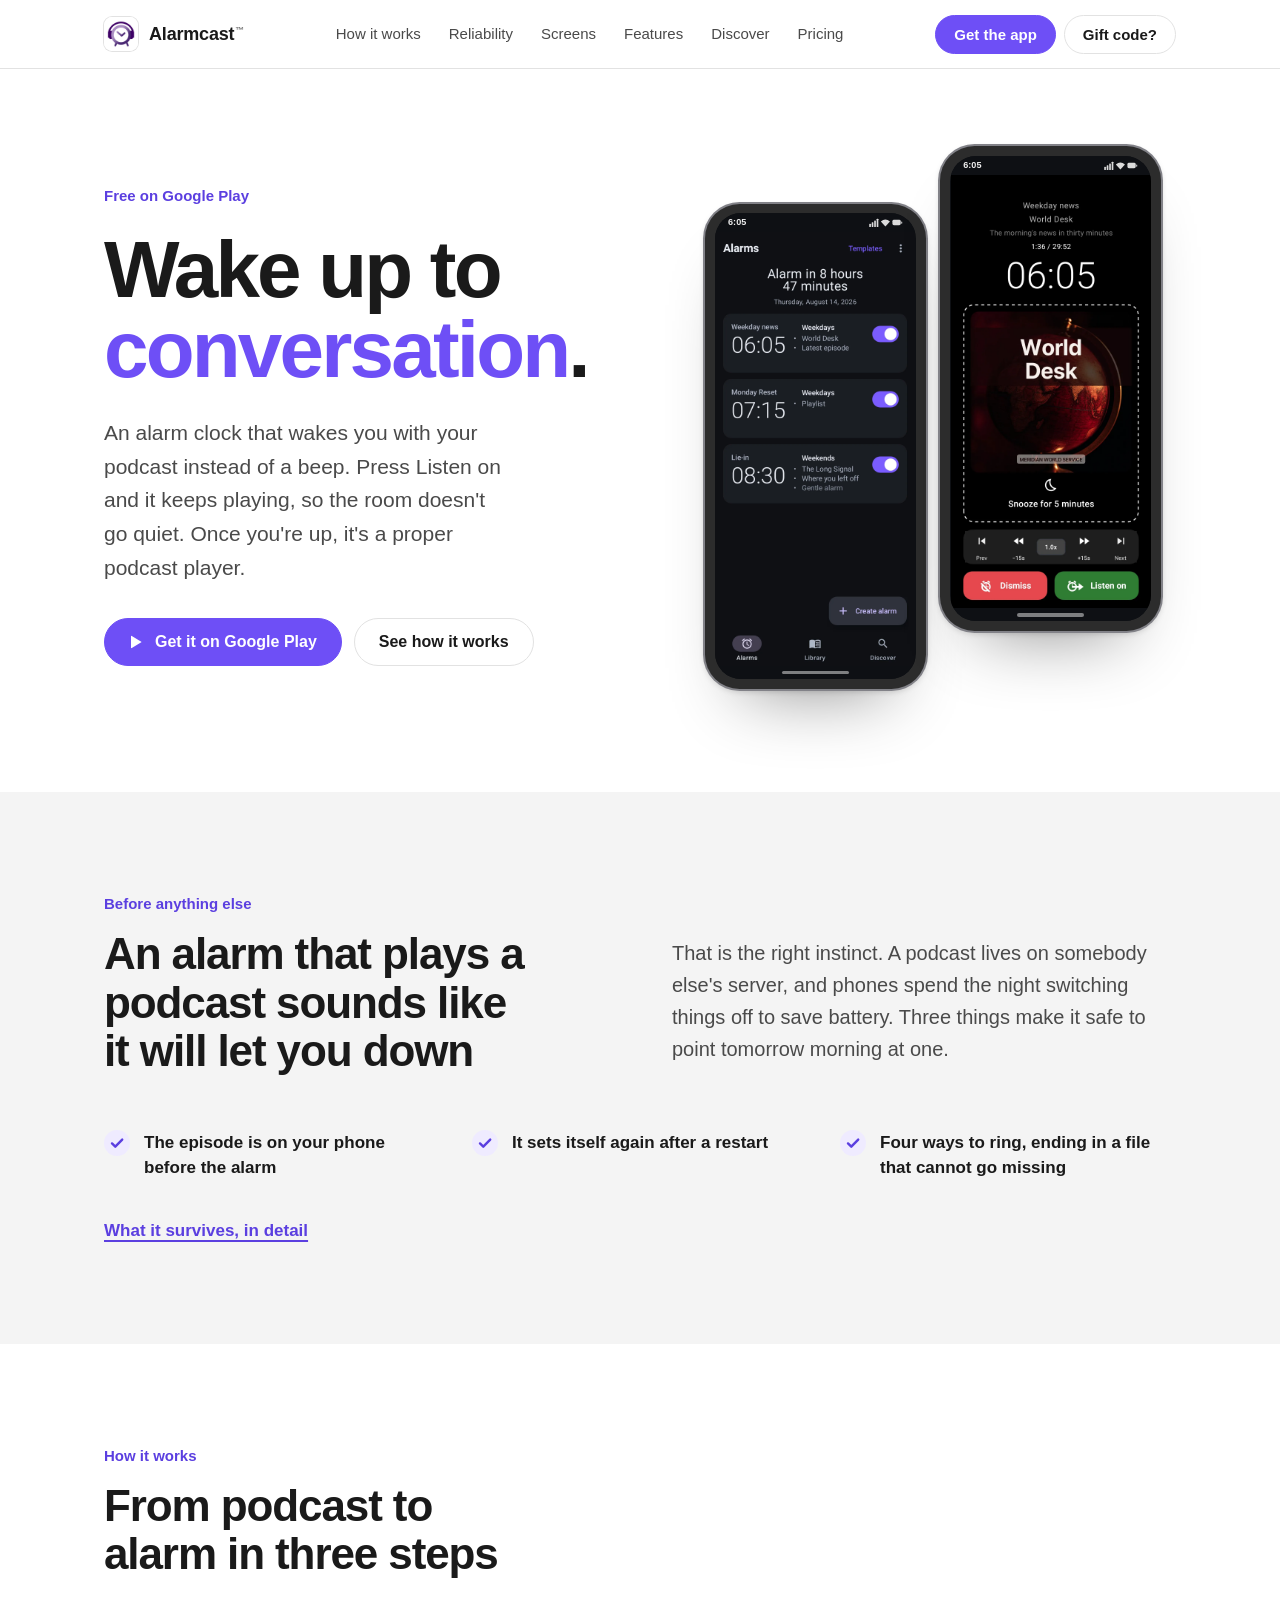
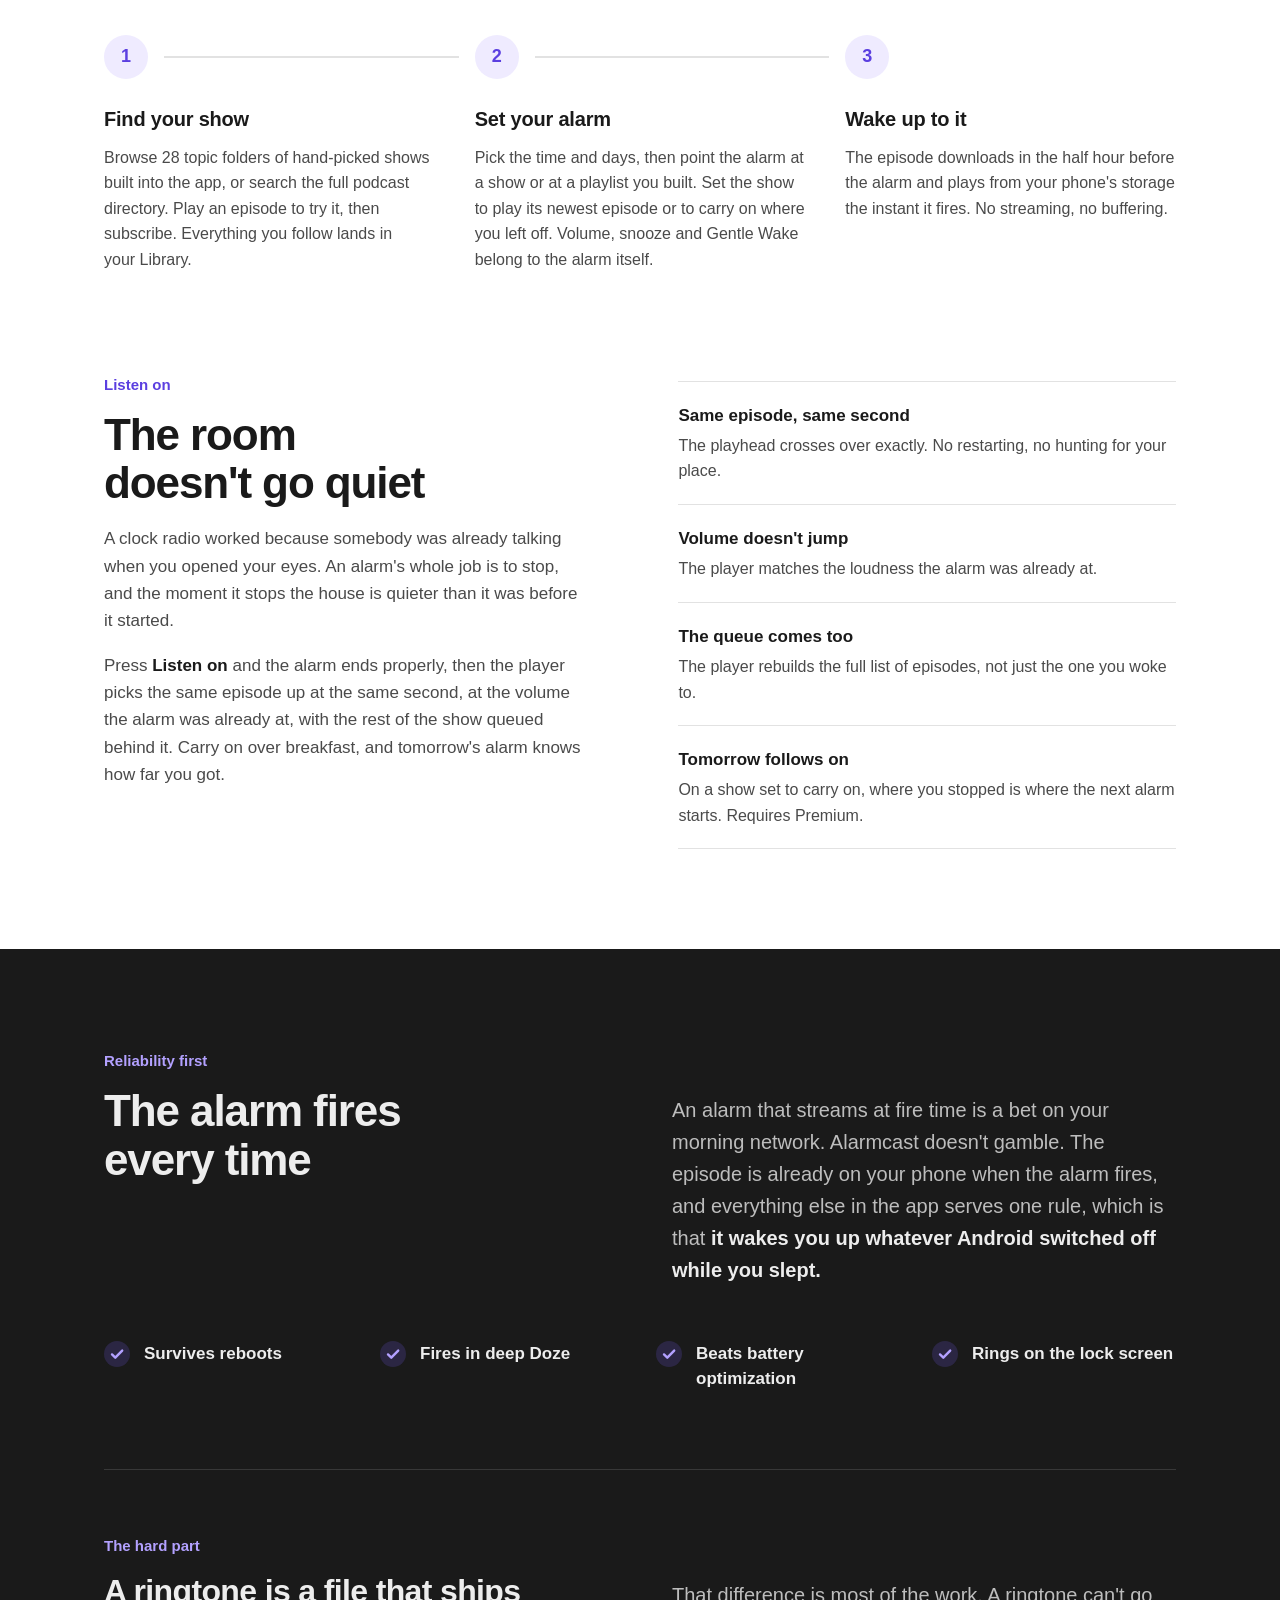
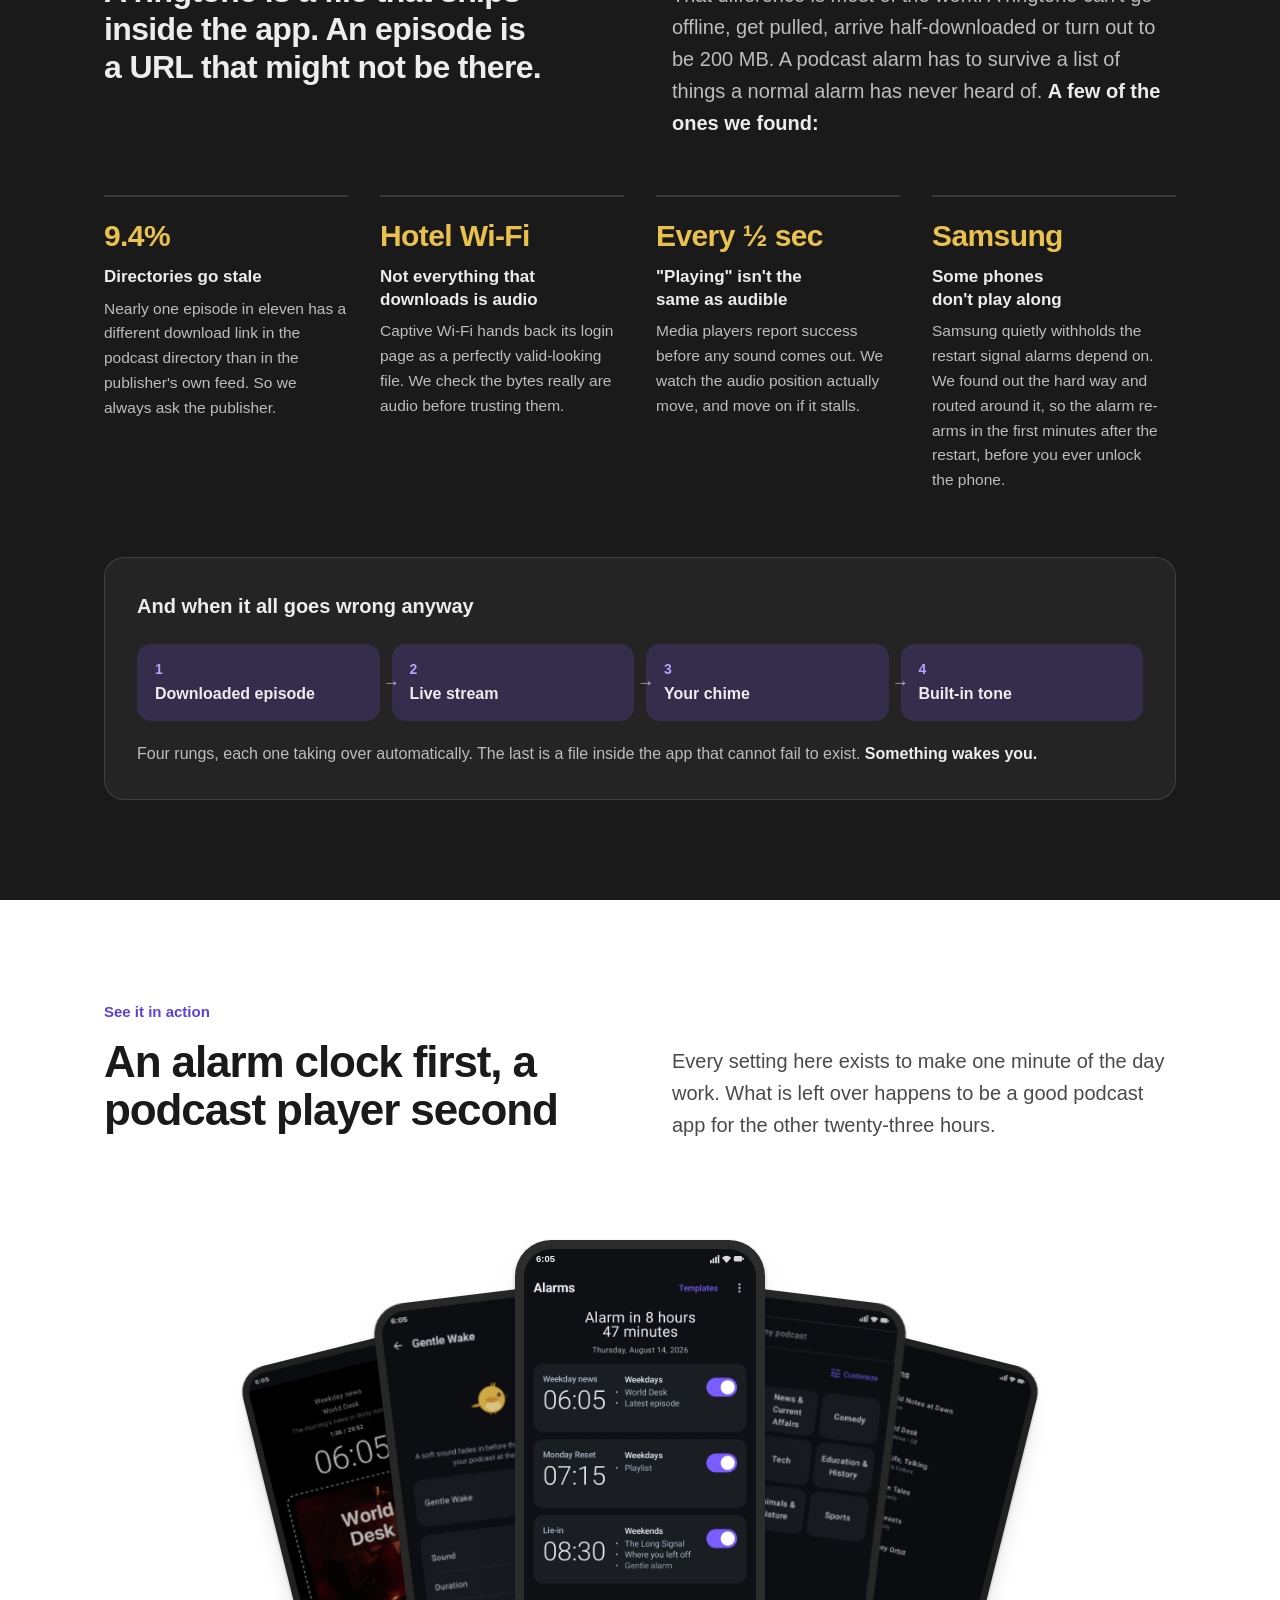
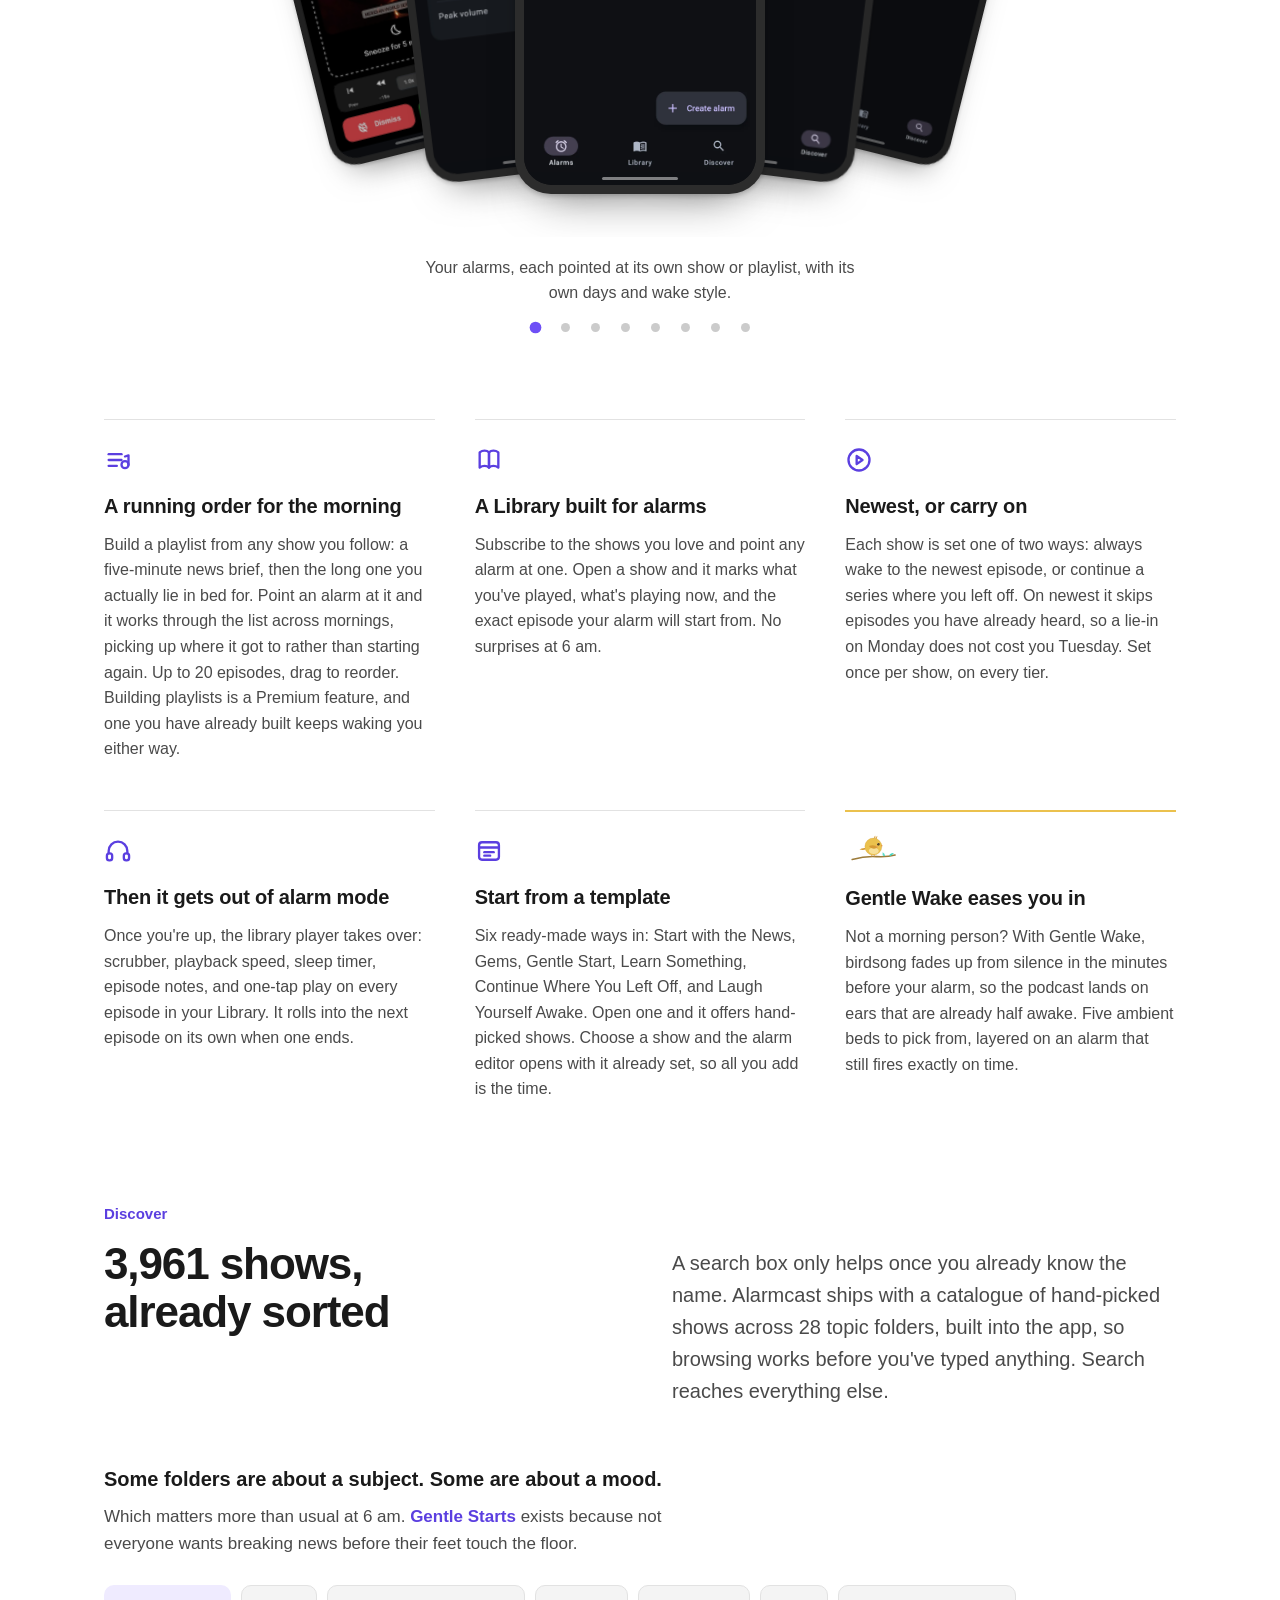
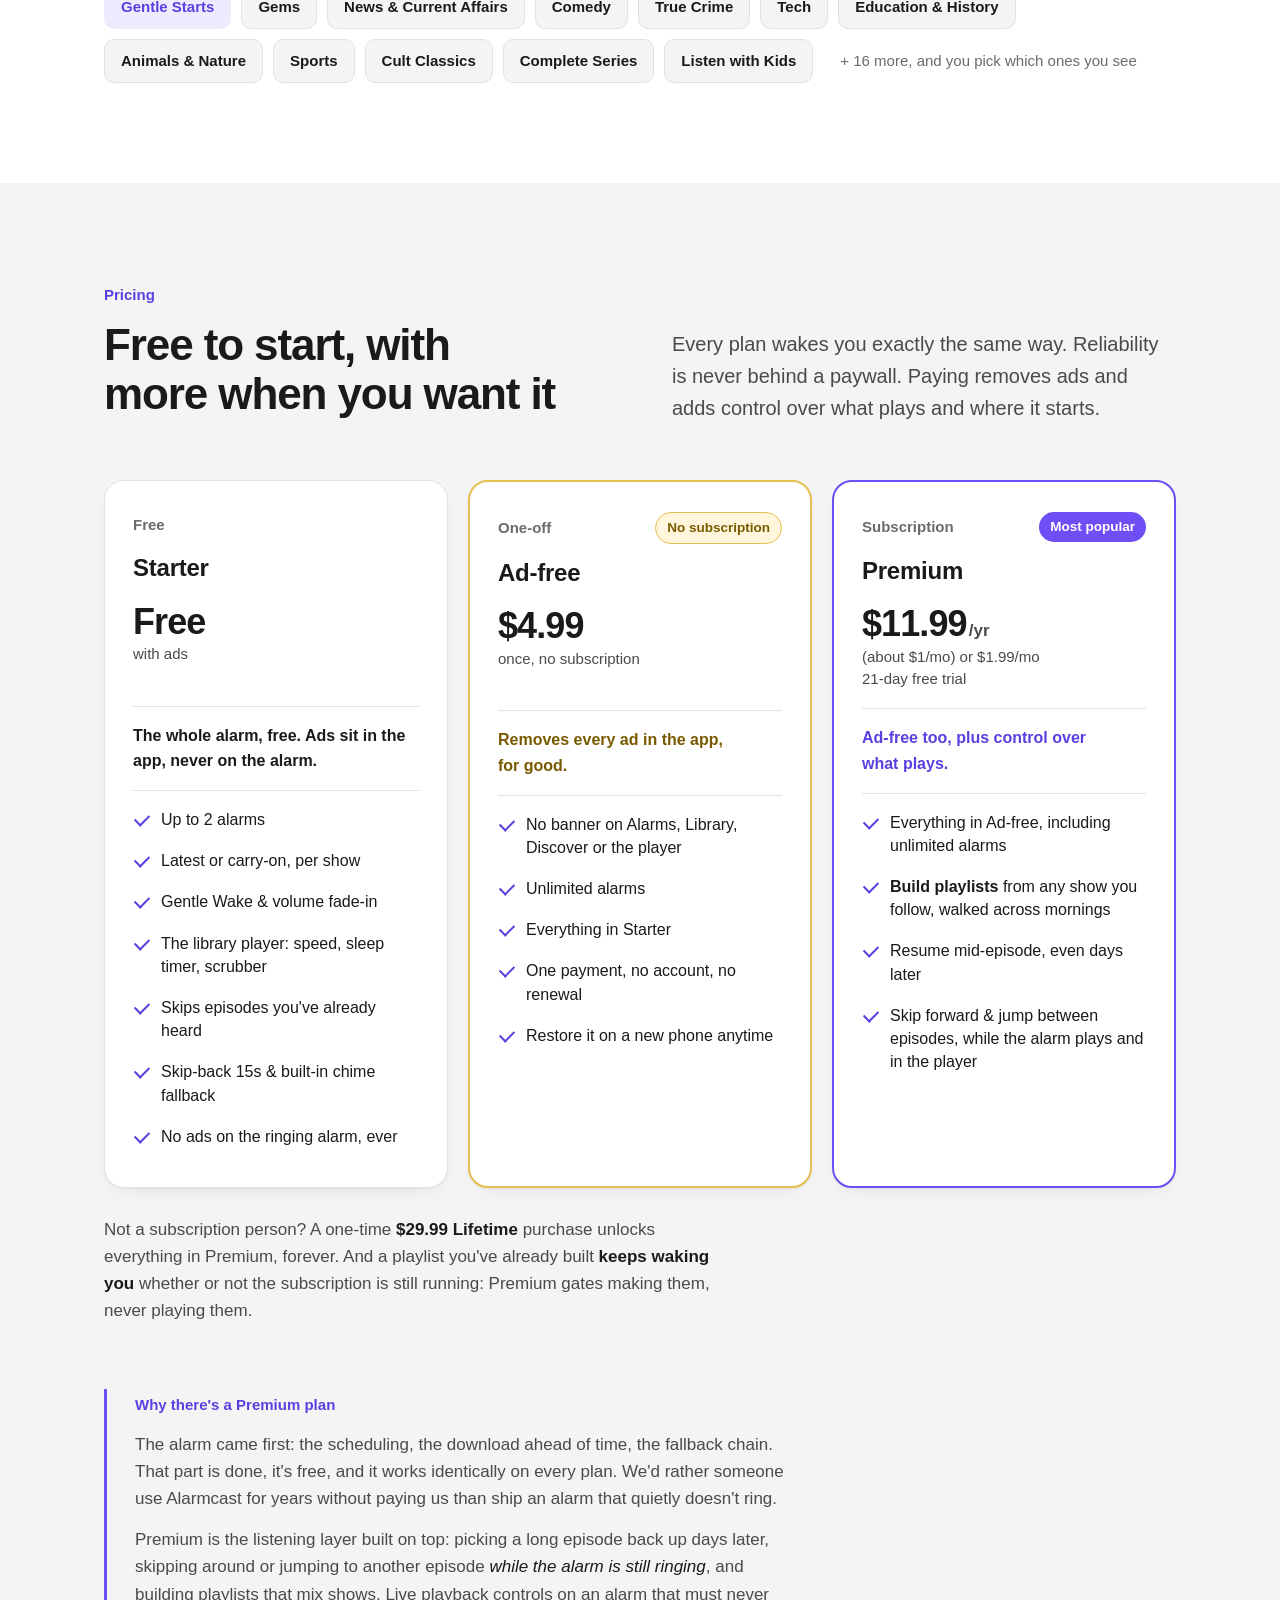
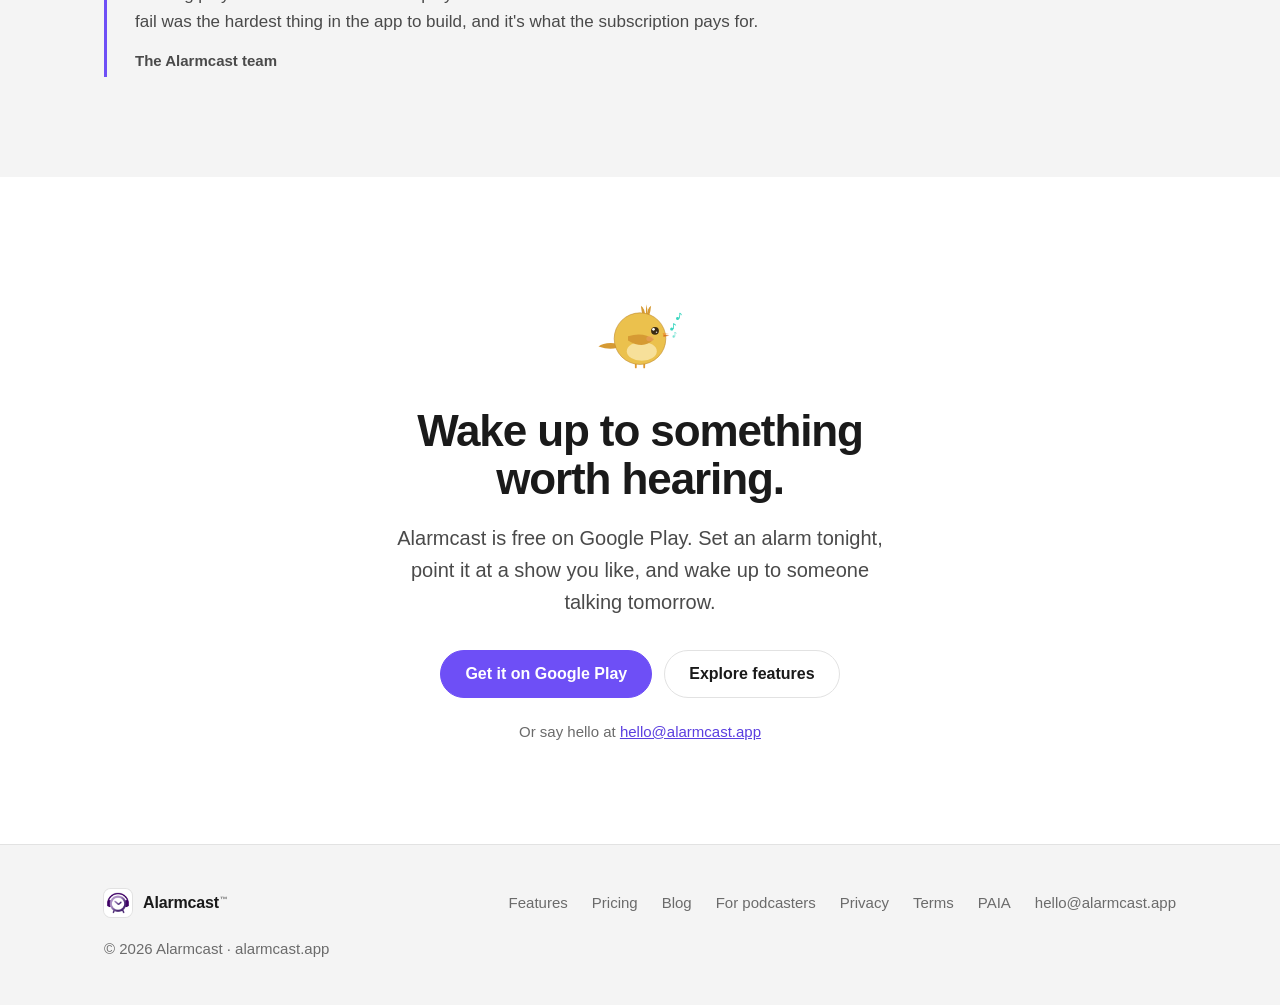
==== commit 49b68615: "Hero: the ringing phone a step higher, with Prev and Next lit" ====
--- a/index.html
+++ b/index.html
@@ -54,10 +54,10 @@
   .hero .lede{font-size:clamp(19px,1.8vw,21px);max-width:34ch;margin:26px 0 34px;}
 
   /* ---------- device ---------- */
-  /* two phones side by side, mirror-even: the alarm list, then the alarm ringing.
+  /* two phones side by side, equal size: the alarm list, then the alarm ringing a step higher.
      Sized in container units so the pair scales as one picture. */
   .pair{container-type:inline-size;position:relative;width:min(480px,100%);margin:0 auto;}
-  .pair::before{content:"";display:block;padding-top:104%;}
+  .pair::before{content:"";display:block;padding-top:116%;}
   .pair .phone{
     position:absolute;top:0;width:46cqw;padding:2cqw;border-radius:7.2cqw;
     box-shadow:0 0 0 2px var(--device-metal),var(--device-shadow);
@@ -67,7 +67,7 @@
   .pair .sysbar .sysicons{width:7cqw;height:1.9cqw;}
   .pair .homebar{height:2.8cqw;}
   .pair .homebar::after{height:.75cqw;}
-  .pair .back{left:2.5cqw;}
+  .pair .back{left:2.5cqw;top:12cqw;}
   .pair .front{right:2.5cqw;}
   .phone{
     width:min(300px,100%);aspect-ratio:300/659;border-radius:44px;padding:12px;
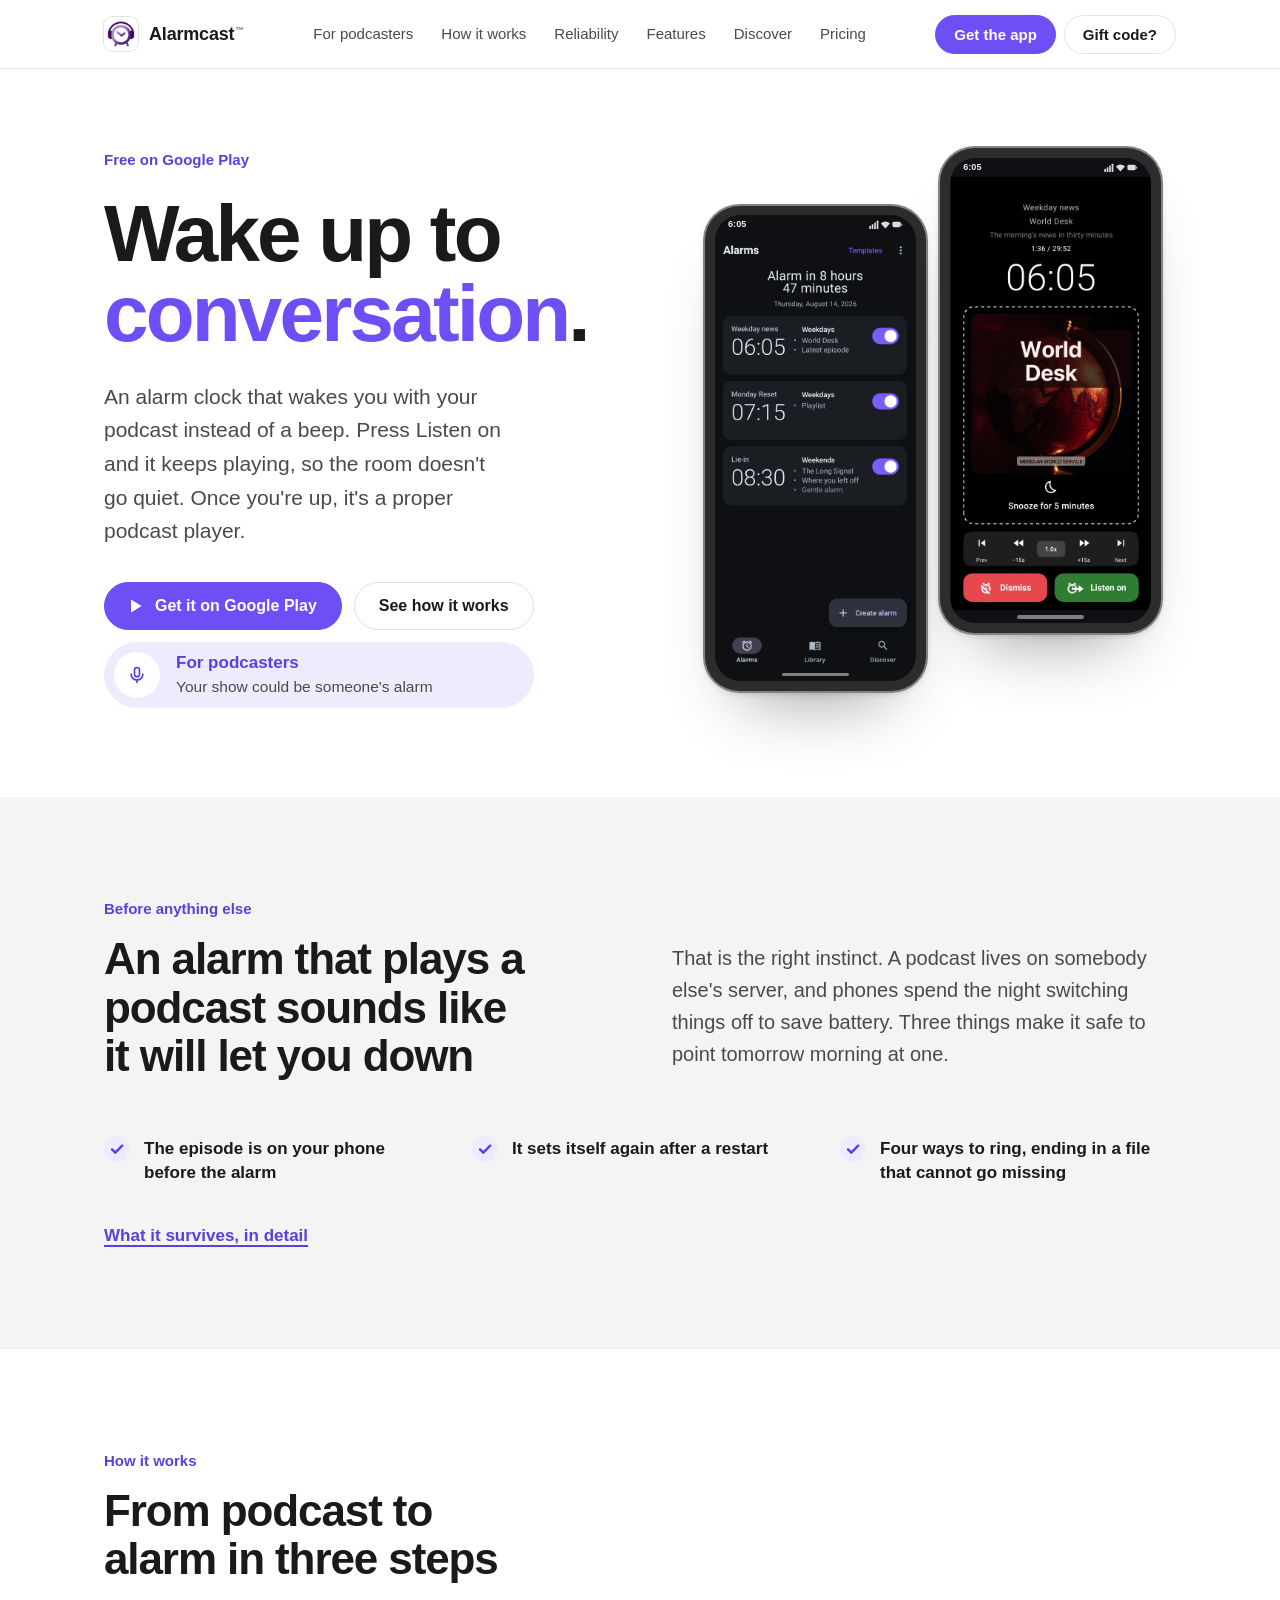
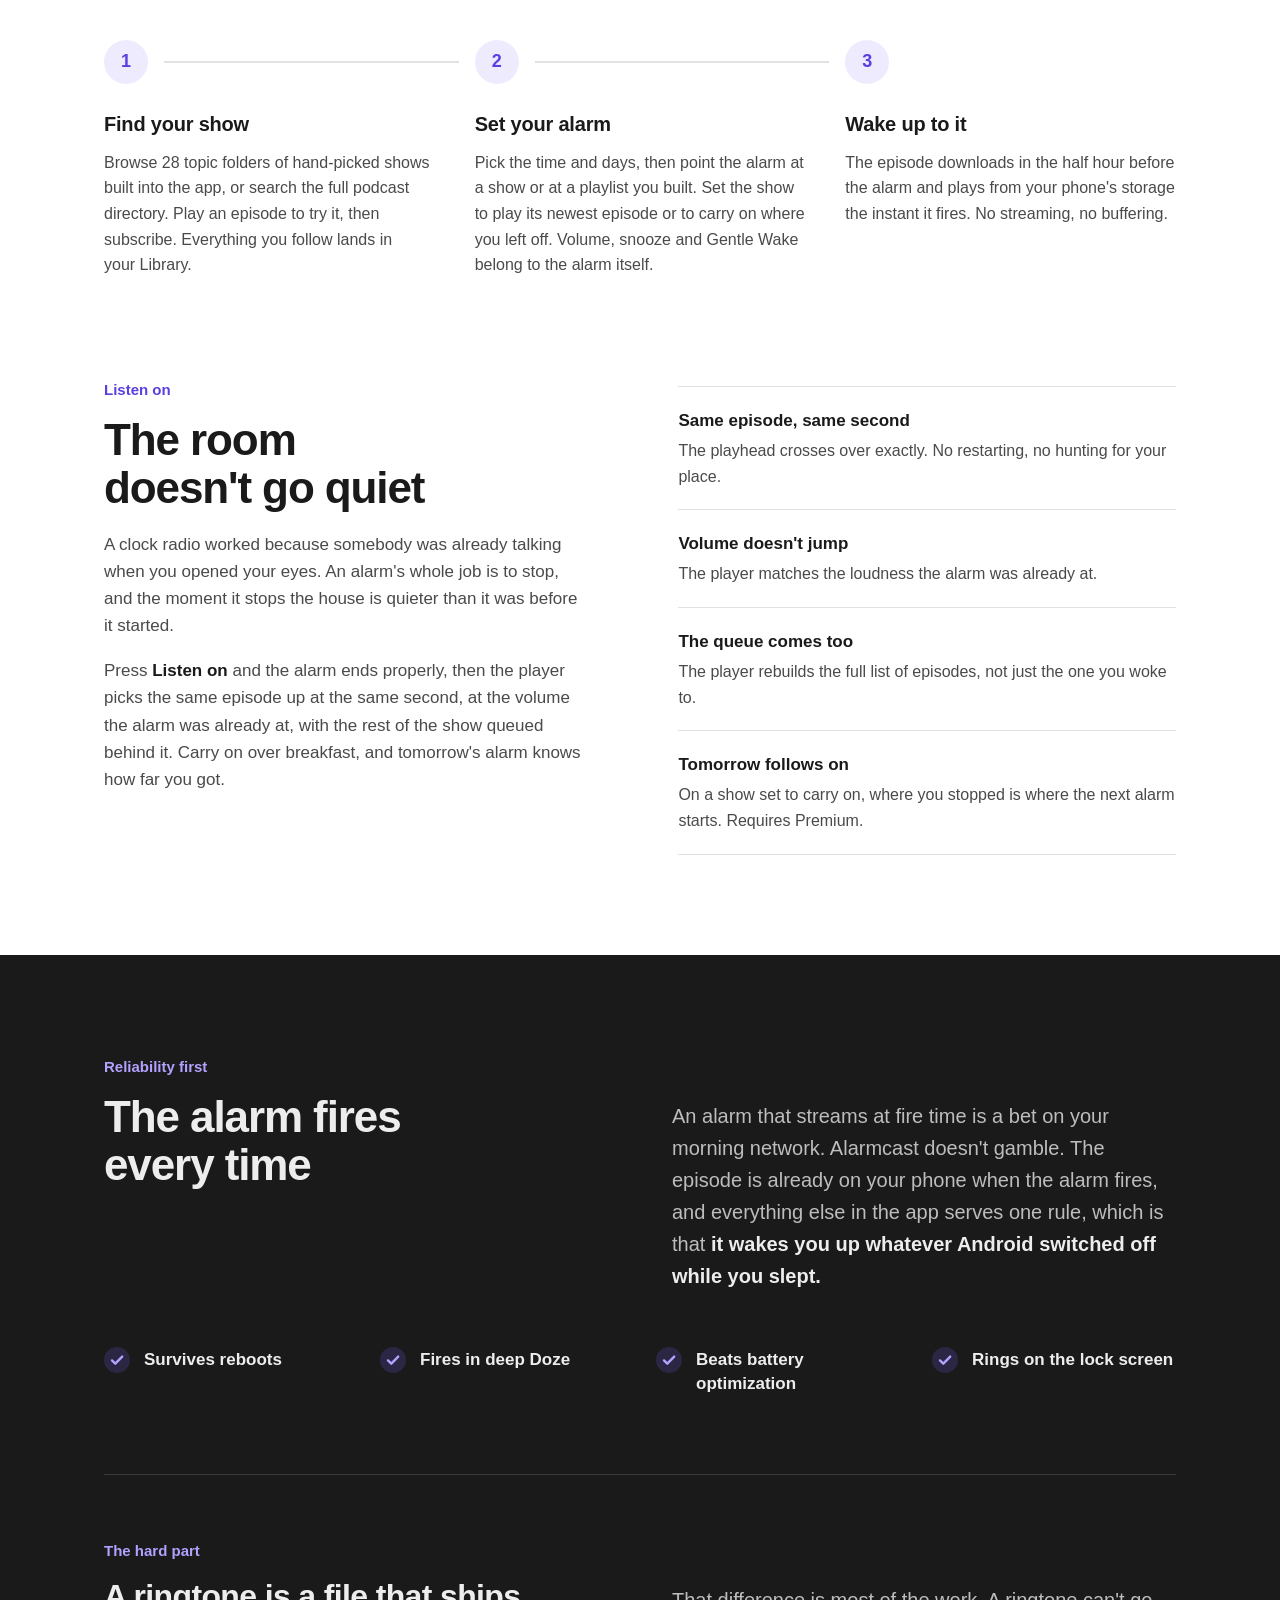
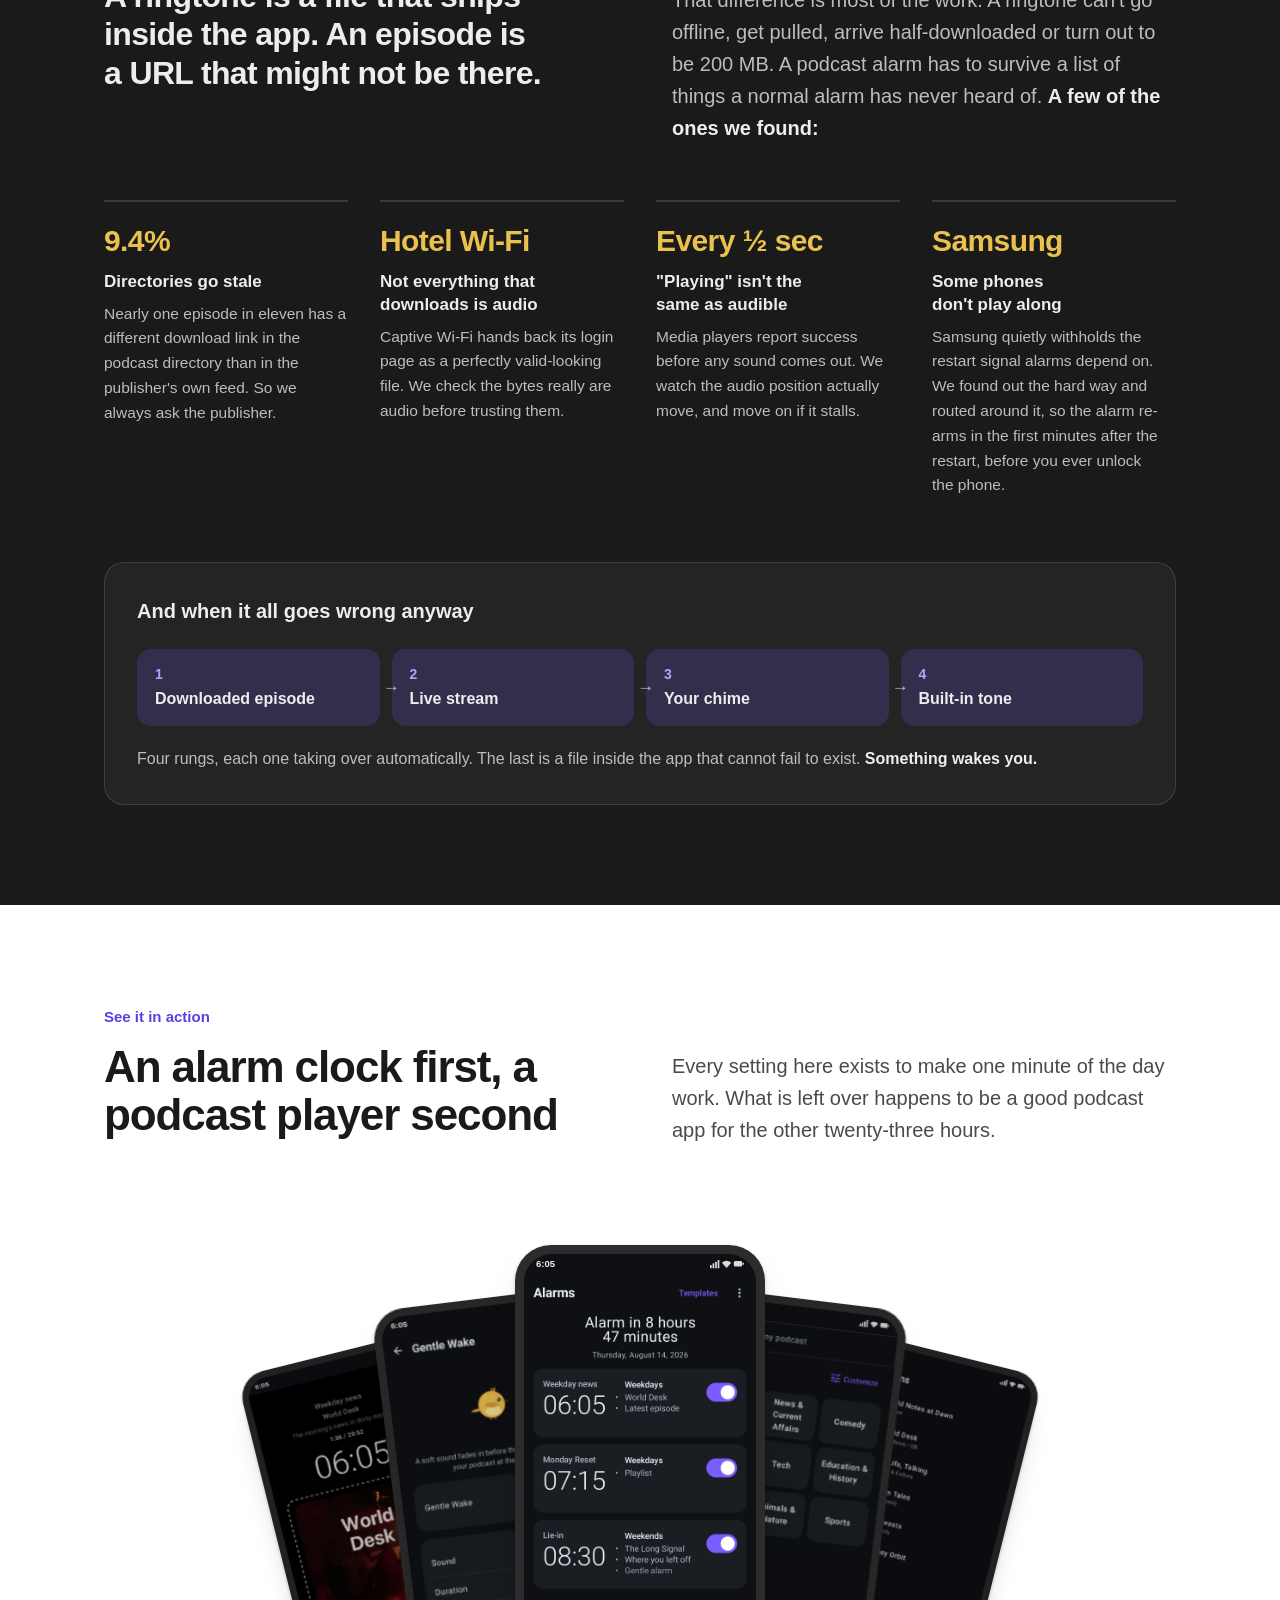
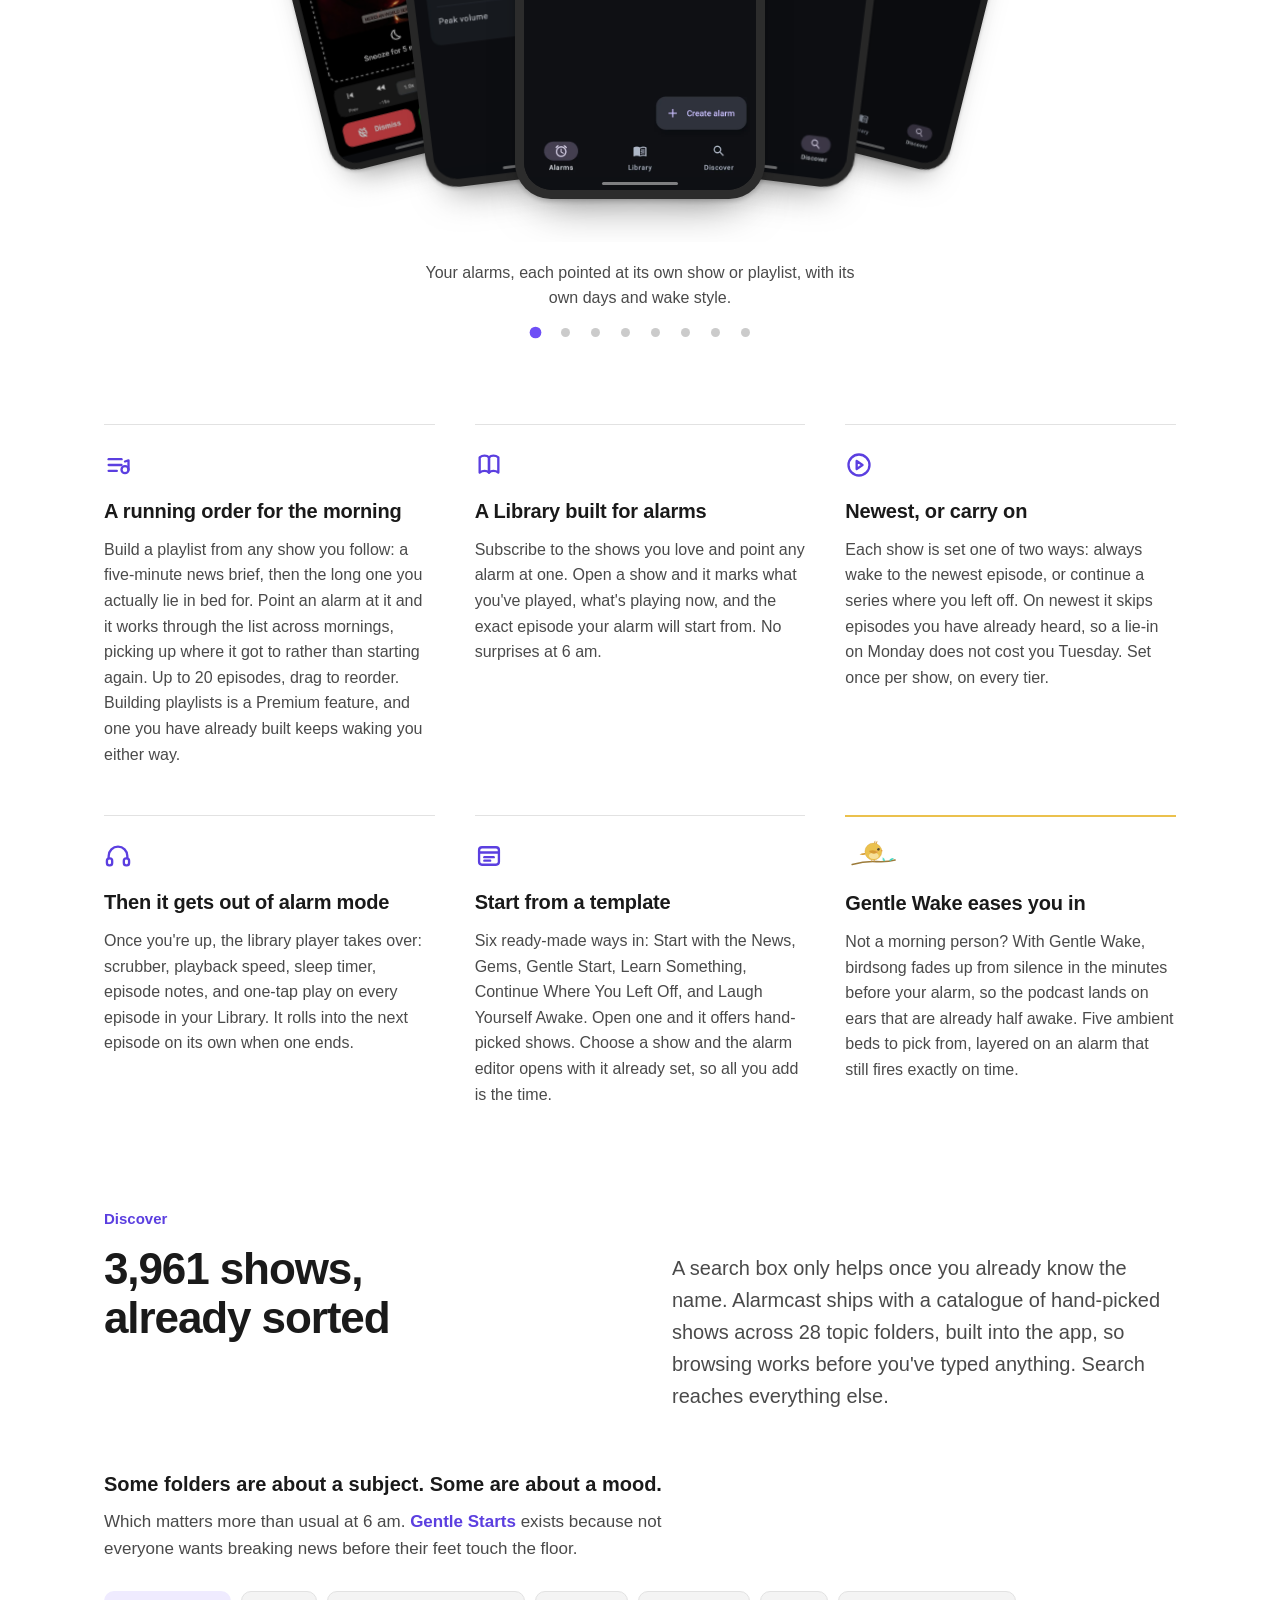
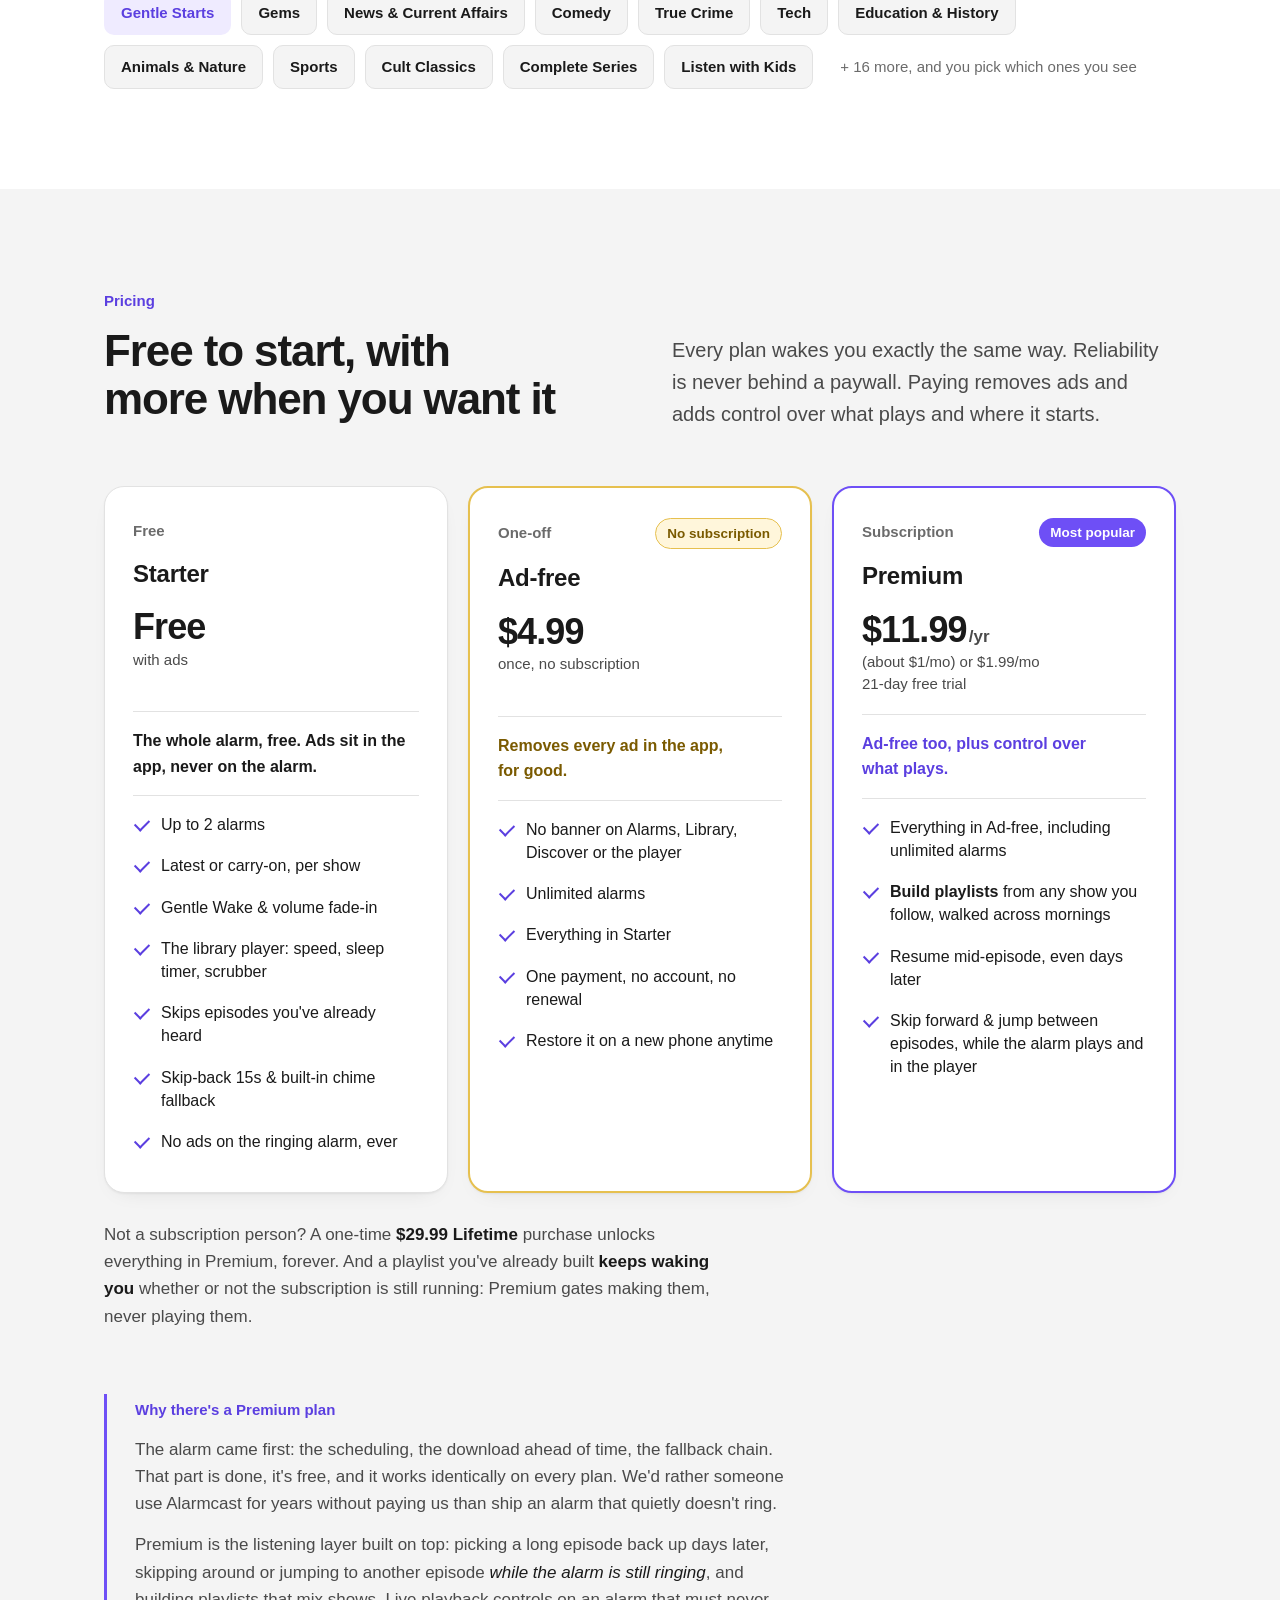
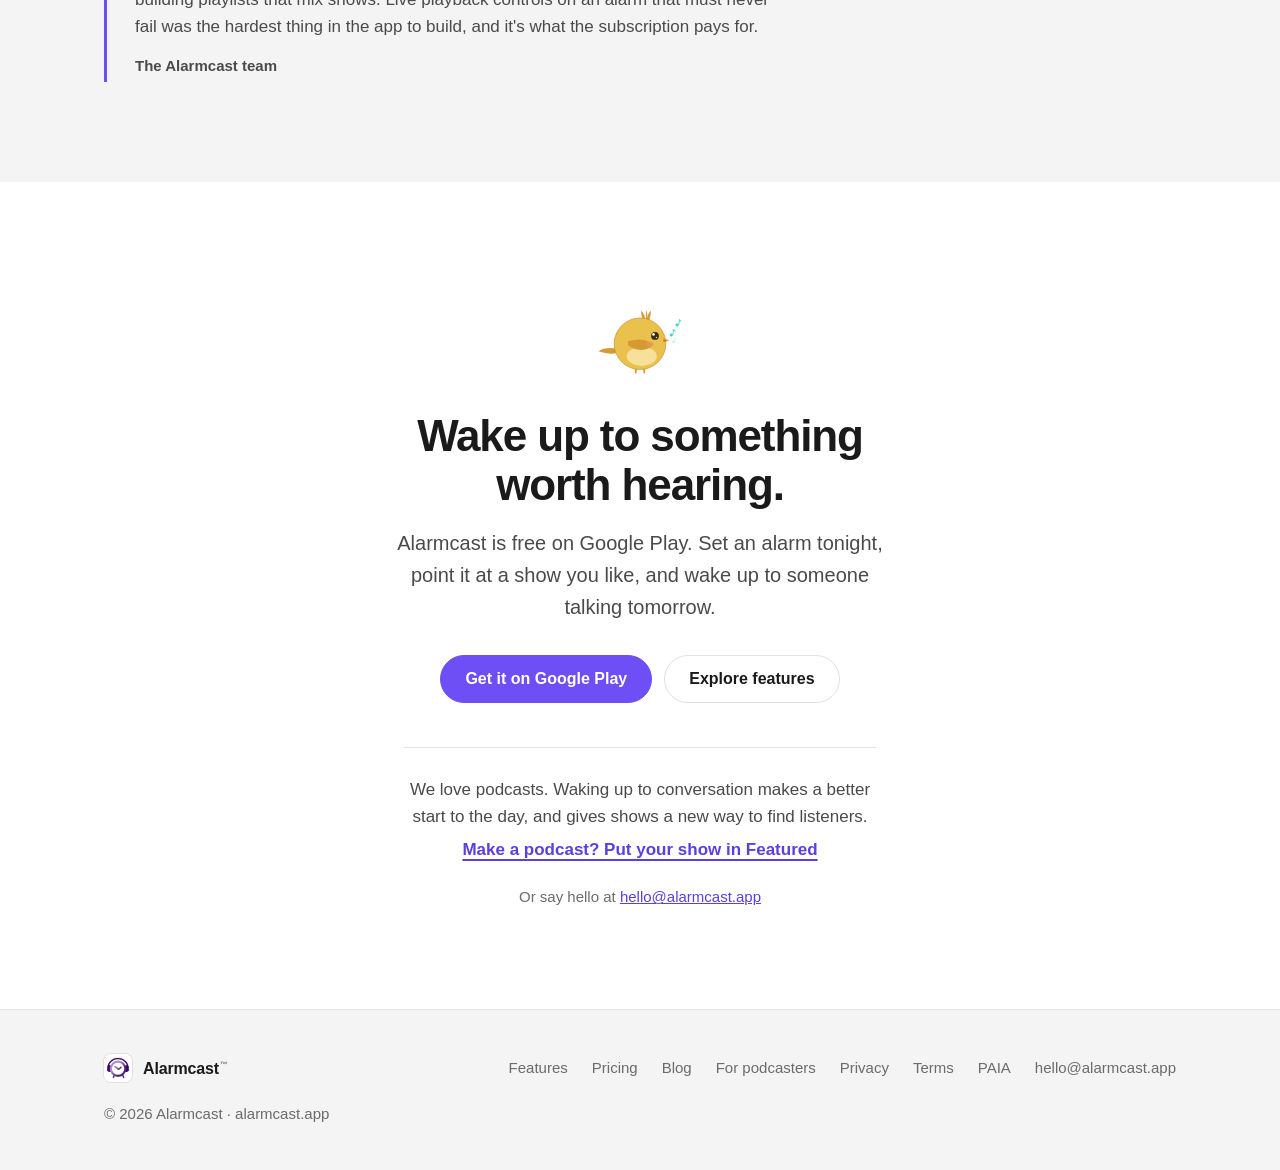
==== commit 3f24a9e9: "Home page: a way in for podcasters; podcasters page: what every show gets, wider layout" ====
--- a/index.html
+++ b/index.html
@@ -225,7 +225,30 @@
   .final h2{margin:0 auto;}
   .final .lede{margin:18px auto 32px;max-width:46ch;}
   .final .cta-row{justify-content:center;}
+  .final .belief{margin:44px auto 0;padding-top:28px;border-top:1px solid var(--rule);max-width:50ch;color:var(--ink-2);}
+  .final .belief a{display:inline-block;margin-top:6px;}
   .final .hello{margin-top:22px;color:var(--ink-3);font-size:var(--t-sm);}
+
+  /* the podcaster button takes the width of the two buttons above it */
+  .hero .cta-block{display:inline-flex;flex-direction:column;gap:12px;max-width:100%;}
+  /* the mic sits in a circle nested in the pill's rounded end */
+  .btn.pod-btn{justify-content:flex-start;gap:16px;padding:9px 26px 9px 9px;background:var(--accent-soft);border-color:var(--accent-soft);color:var(--accent-ink);}
+  .btn.pod-btn:hover{background:#E4DCFF;border-color:#E4DCFF;}
+  .pod-btn .ico{flex:none;display:grid;place-items:center;width:46px;height:46px;border-radius:50%;background:#fff;color:var(--accent-ink);}
+  .pod-btn .ico svg{width:20px;height:20px;}
+  .pod-btn .two{display:flex;flex-direction:column;gap:5px;line-height:1.2;font-size:17px;}
+  .pod-btn small{font-size:15.5px;font-weight:500;color:var(--ink-2);}
+  .pod-btn:hover .ico{background:var(--accent);color:#fff;}
+  .navlinks a{white-space:nowrap;}
+  /* narrower screens keep only the podcasters link, until the header runs out of room */
+  @media(max-width:1180px){ .navlinks{gap:18px;} }
+  @media(max-width:1020px){ .navlinks{margin-left:auto;margin-right:10px;} .navlinks a:not(.pod-link){display:none;} }
+  @media(max-width:940px){ .navlinks{display:flex;} }
+  @media(max-width:700px){ .navlinks{display:none;} }
+  @media(max-width:560px){
+    .hero .cta-block{display:flex;}
+    .hero .cta-row .btn{flex:1 1 100%;justify-content:center;}
+  }
   .final .hello a{color:var(--accent-ink);}
 
   /* ---------- responsive ---------- */
@@ -283,9 +306,9 @@
         <span class="wordmark">Alarmcast<span class="tm">™</span></span>
       </a>
       <div class="navlinks">
+        <a class="pod-link" href="/podcasters/">For podcasters</a>
         <a href="#how">How it works</a>
         <a href="#reliable">Reliability</a>
-        <a href="#screens">Screens</a>
         <a href="#features">Features</a>
         <a href="#discover">Discover</a>
         <a href="#pricing">Pricing</a>
@@ -309,12 +332,18 @@
       <p class="label">Free on Google Play</p>
       <h1>Wake up to <span class="accent">conversation</span>.</h1>
       <p class="lede">An alarm clock that wakes you with your podcast instead of a beep. Press Listen on and it keeps playing, so the room doesn't go quiet. Once you're up, it's a proper podcast player.</p>
-      <div class="cta-row">
-        <a class="btn" href="https://play.google.com/store/apps/details?id=com.alarmcast.app&amp;referrer=utm_source%3Dalarmcast.app%26utm_campaign%3Dwebsite">
-          <svg width="16" height="16" viewBox="0 0 24 24" fill="currentColor" aria-hidden="true"><path d="M3 3.5v17c0 .6.7 1 1.2.6L19 12 4.2 2.9C3.7 2.5 3 2.9 3 3.5z"/></svg>
-          Get it on Google Play
+      <div class="cta-block">
+        <div class="cta-row">
+          <a class="btn" href="https://play.google.com/store/apps/details?id=com.alarmcast.app&amp;referrer=utm_source%3Dalarmcast.app%26utm_campaign%3Dwebsite">
+            <svg width="16" height="16" viewBox="0 0 24 24" fill="currentColor" aria-hidden="true"><path d="M3 3.5v17c0 .6.7 1 1.2.6L19 12 4.2 2.9C3.7 2.5 3 2.9 3 3.5z"/></svg>
+            Get it on Google Play
+          </a>
+          <a class="btn ghost" href="#how">See how it works</a>
+        </div>
+        <a class="btn pod-btn" href="/podcasters/">
+          <span class="ico"><svg width="18" height="18" viewBox="0 0 24 24" fill="none" stroke="currentColor" stroke-width="2" stroke-linecap="round" stroke-linejoin="round" aria-hidden="true"><rect x="9" y="3" width="6" height="11" rx="3"/><path d="M5 11a7 7 0 0 0 14 0"/><path d="M12 18v3"/></svg></span>
+          <span class="two"><span>For podcasters</span><small>Your show could be someone's alarm</small></span>
         </a>
-        <a class="btn ghost" href="#how">See how it works</a>
       </div>
     </div>
 
@@ -662,6 +691,7 @@
       <a class="btn" href="https://play.google.com/store/apps/details?id=com.alarmcast.app&amp;referrer=utm_source%3Dalarmcast.app%26utm_campaign%3Dwebsite">Get it on Google Play</a>
       <a class="btn ghost" href="#features">Explore features</a>
     </div>
+    <p class="belief">We love podcasts. Waking up to conversation makes a better start to the day, and gives shows a new way to find listeners.<br /><a class="text-link" href="/podcasters/">Make a podcast? Put your show in Featured</a></p>
     <p class="hello">Or say hello at <a href="mailto:hello@alarmcast.app">hello@alarmcast.app</a></p>
   </div>
 </section>
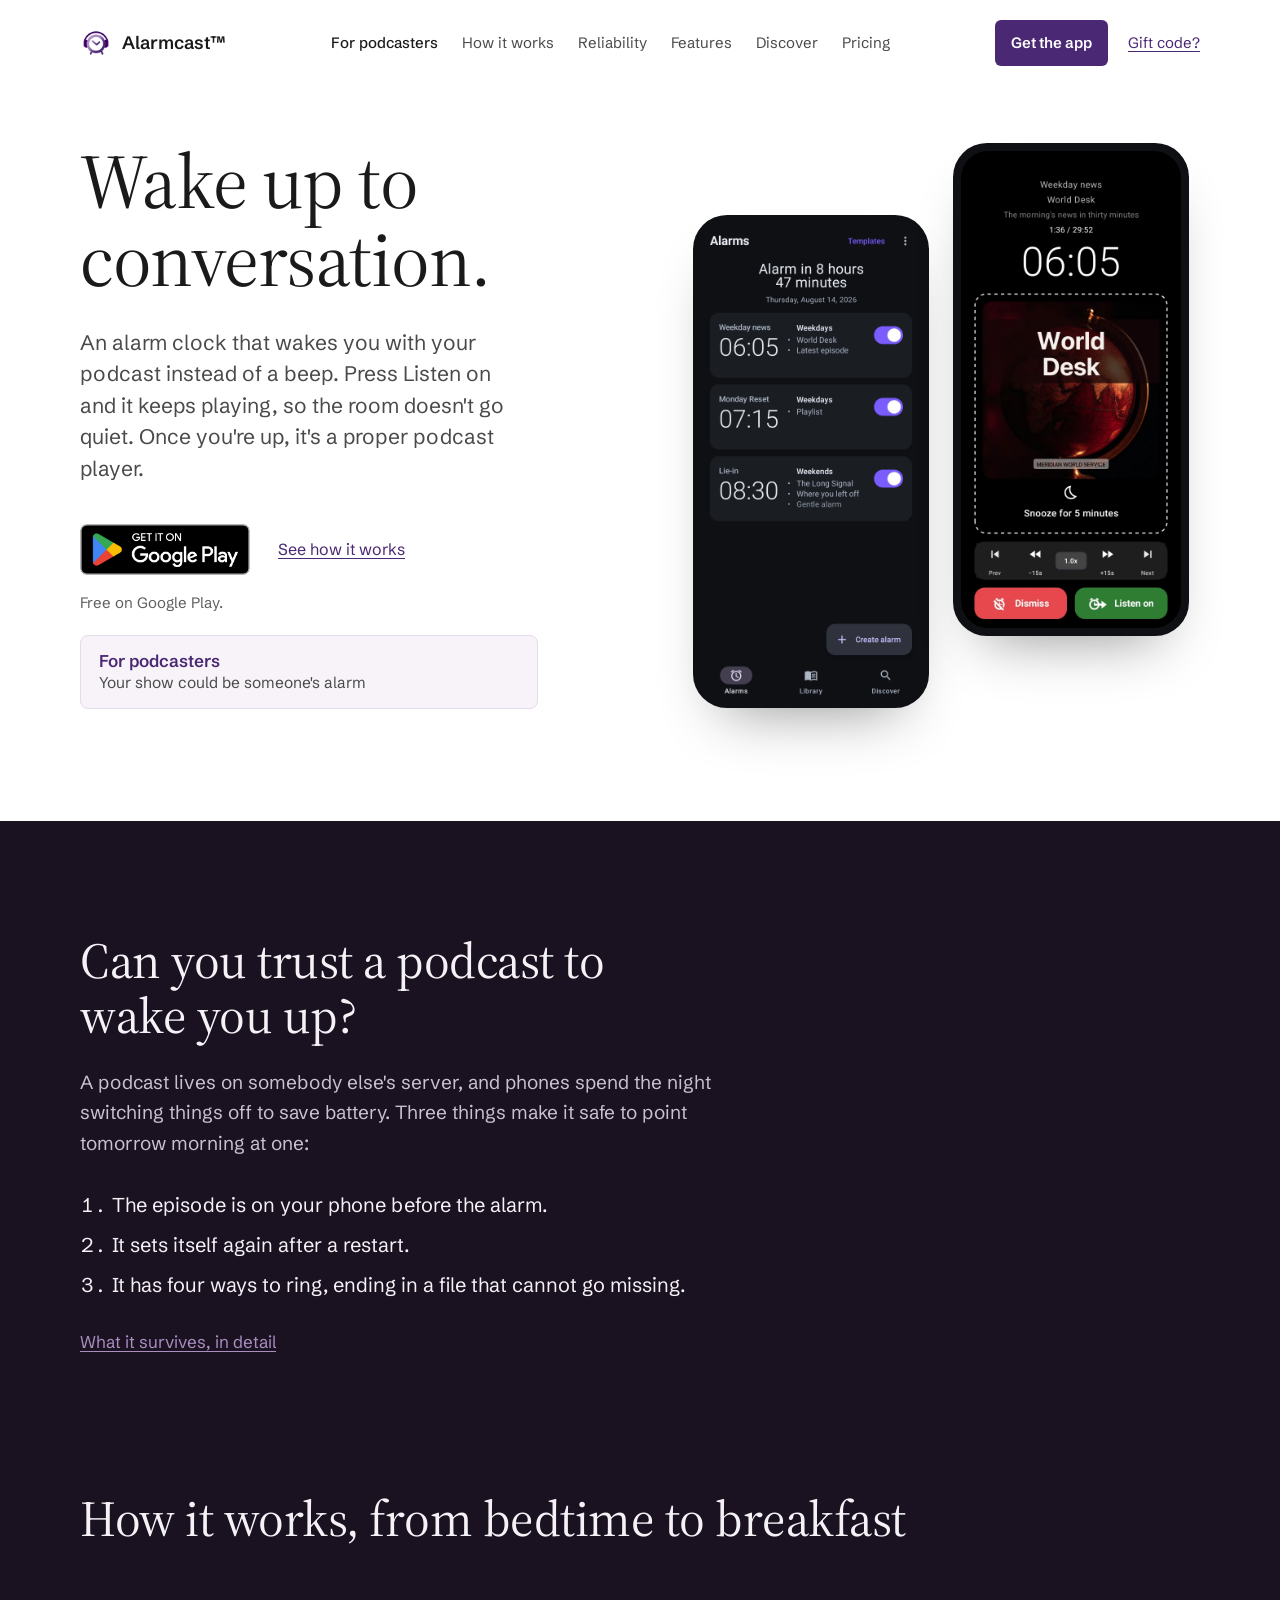
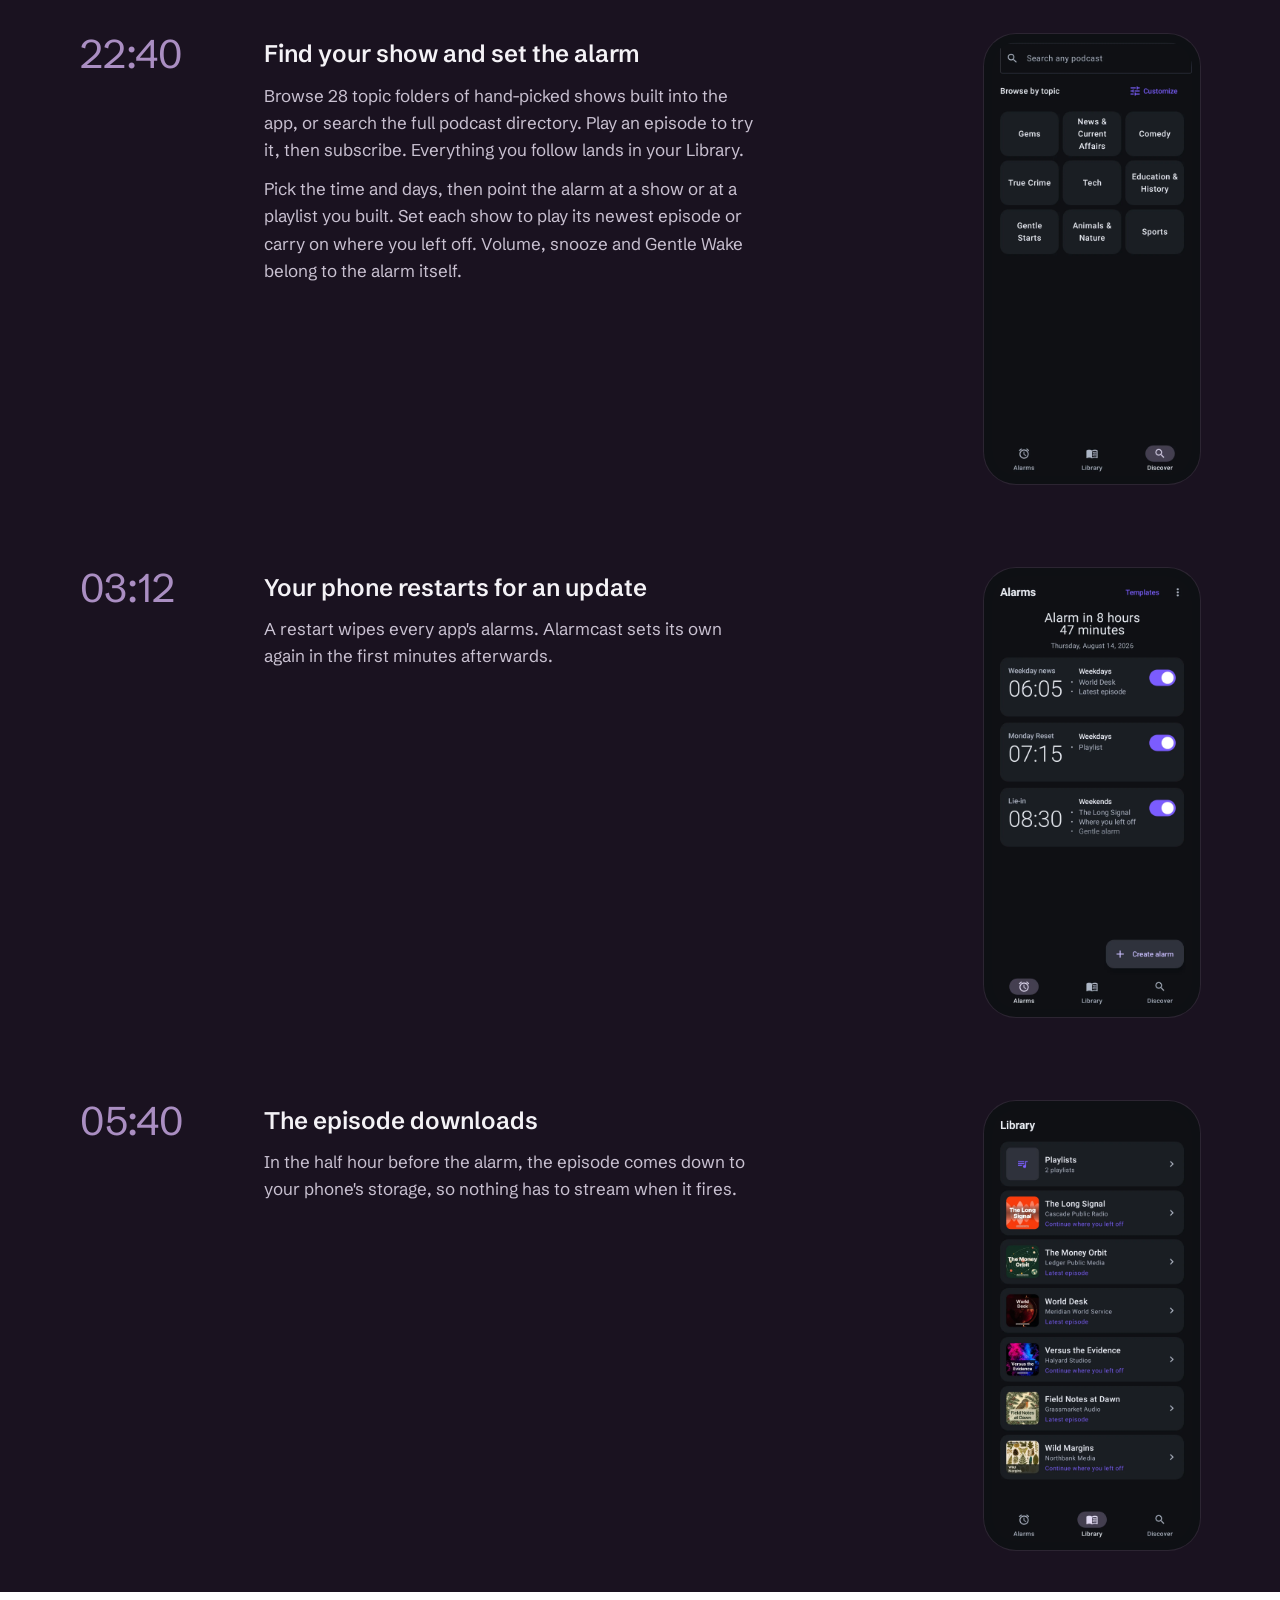
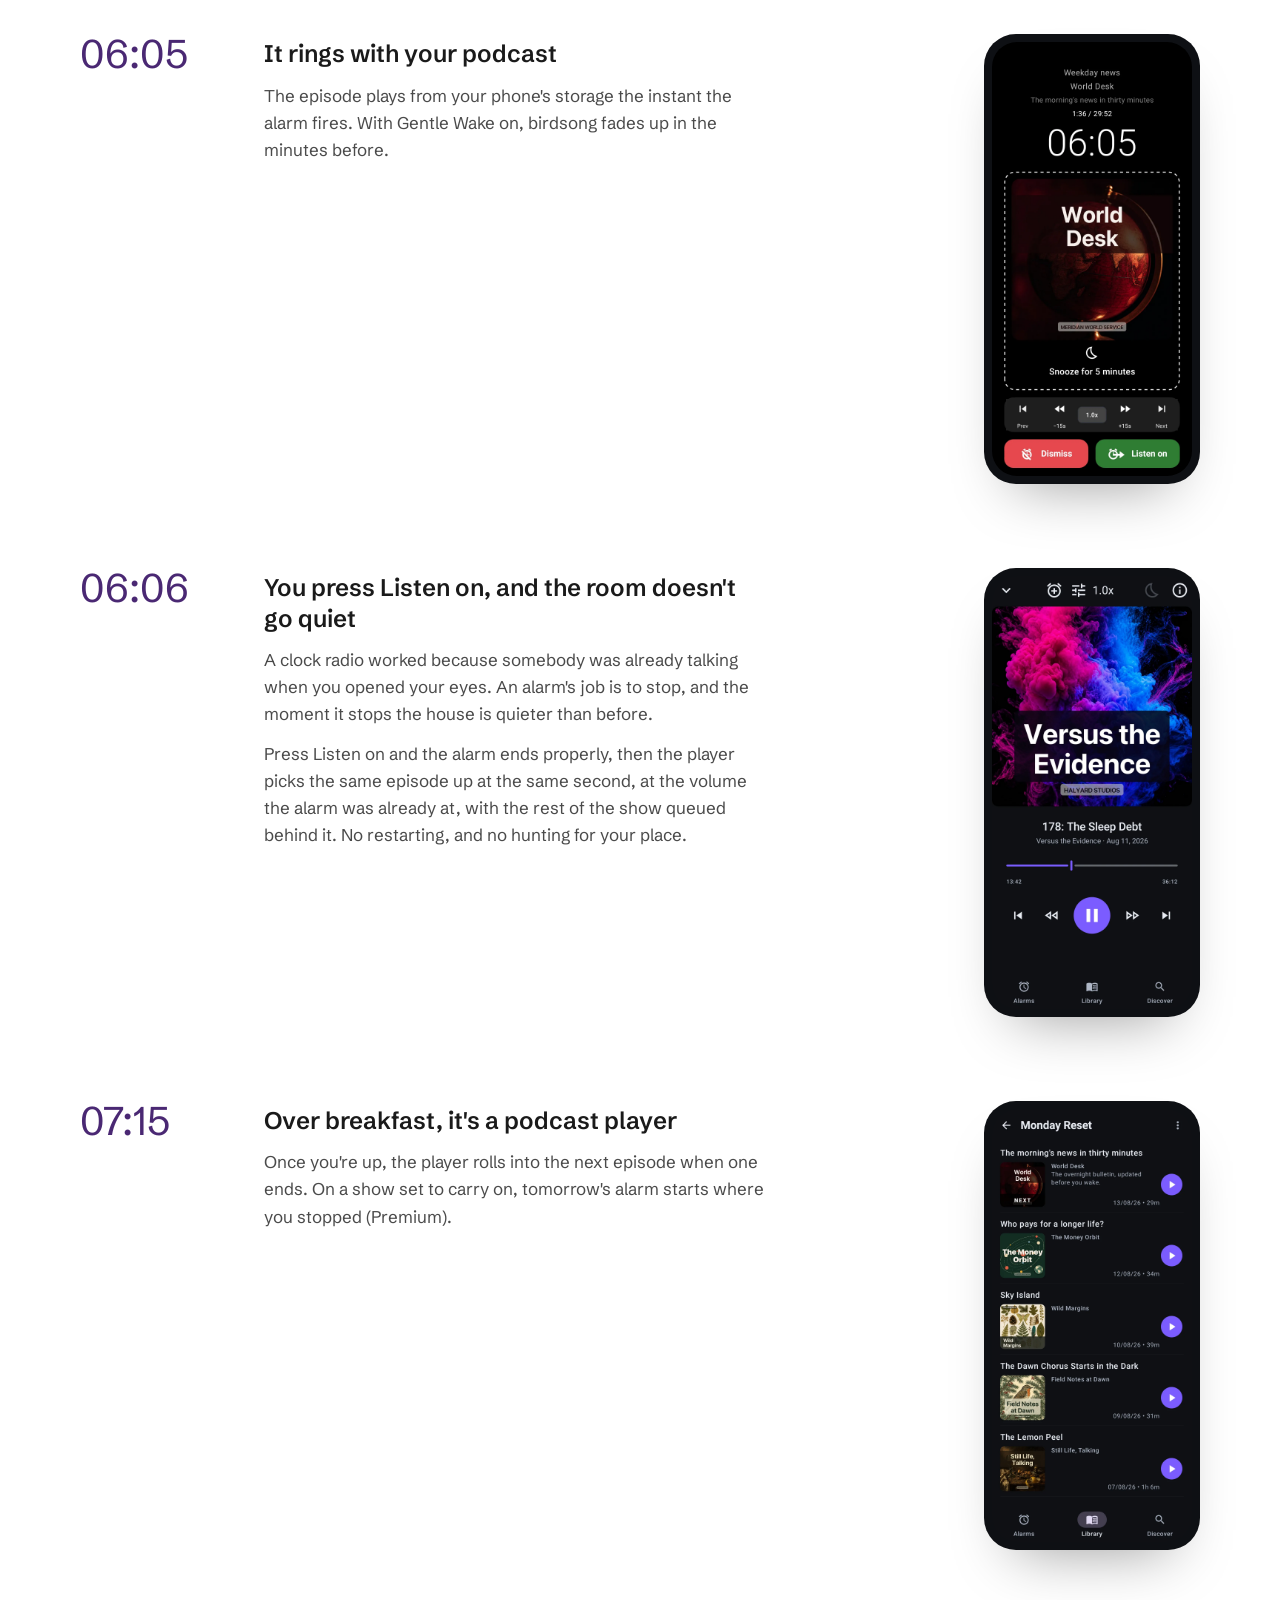
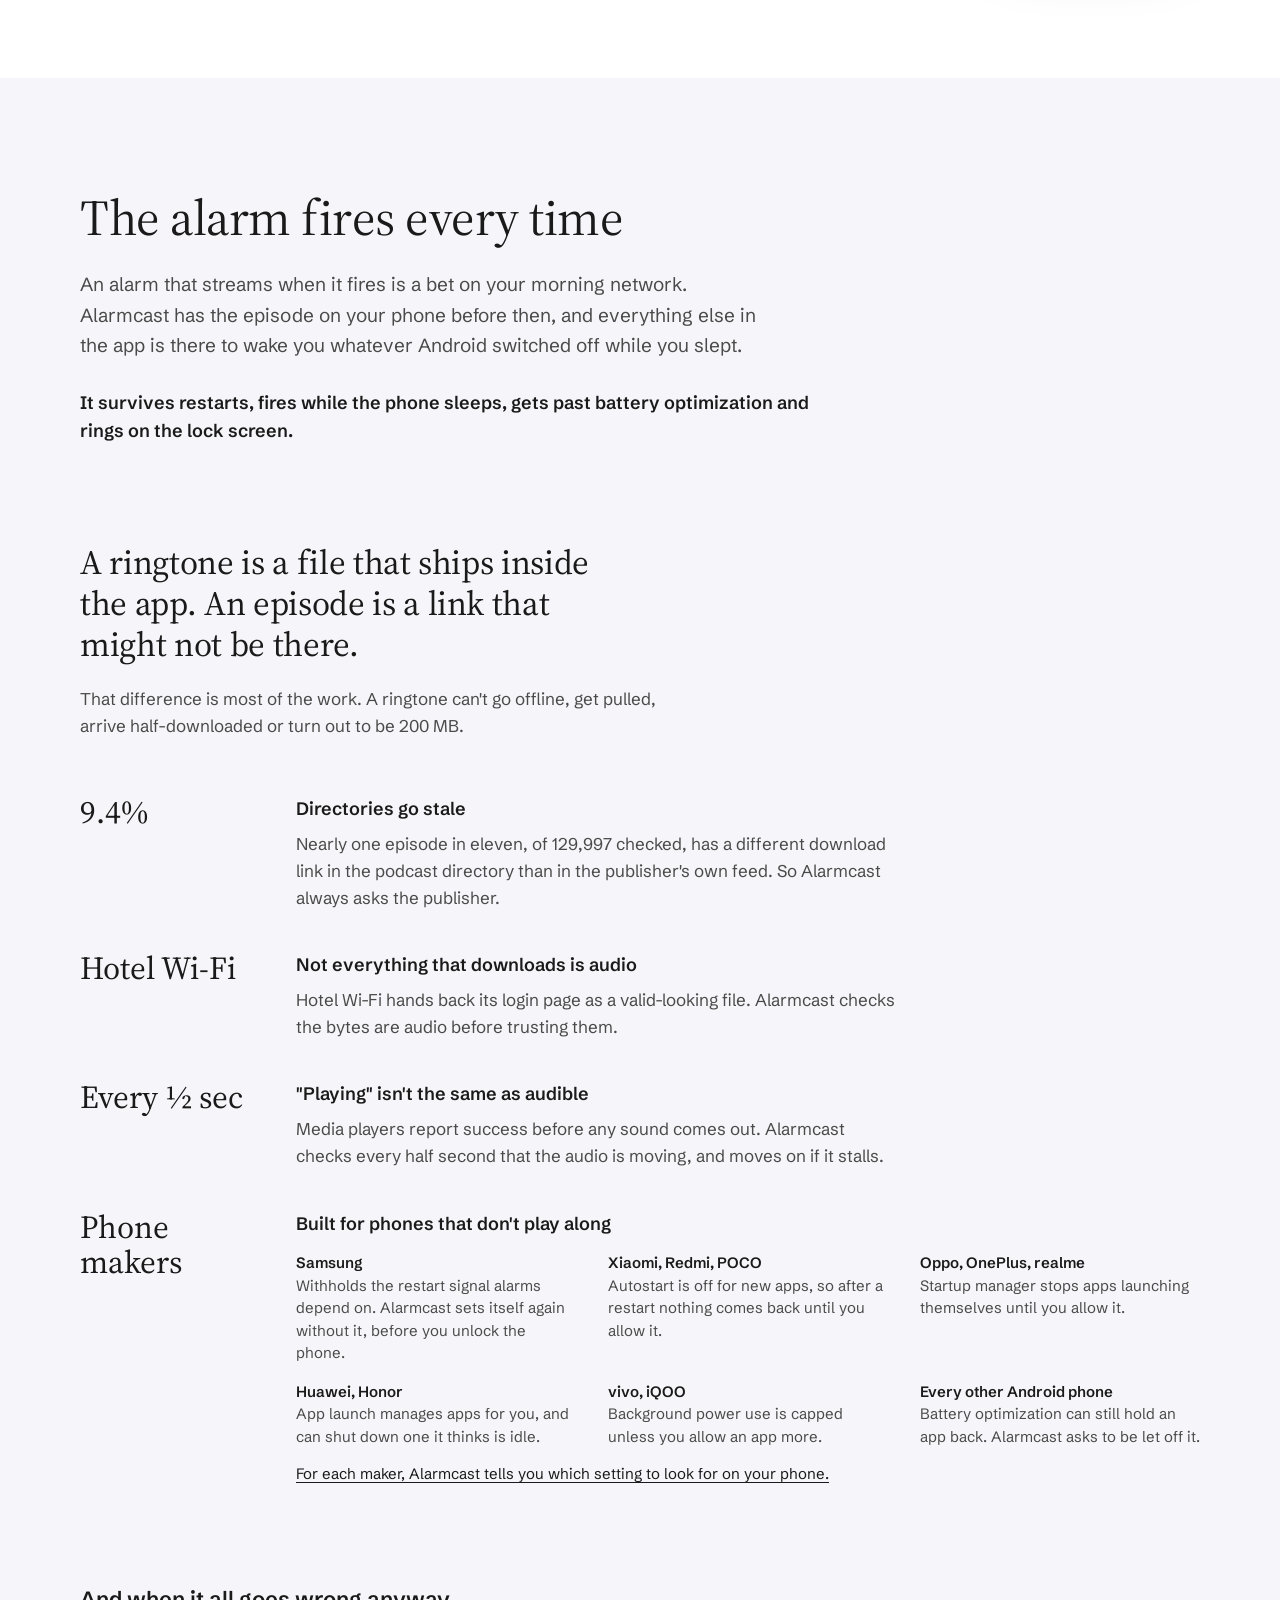
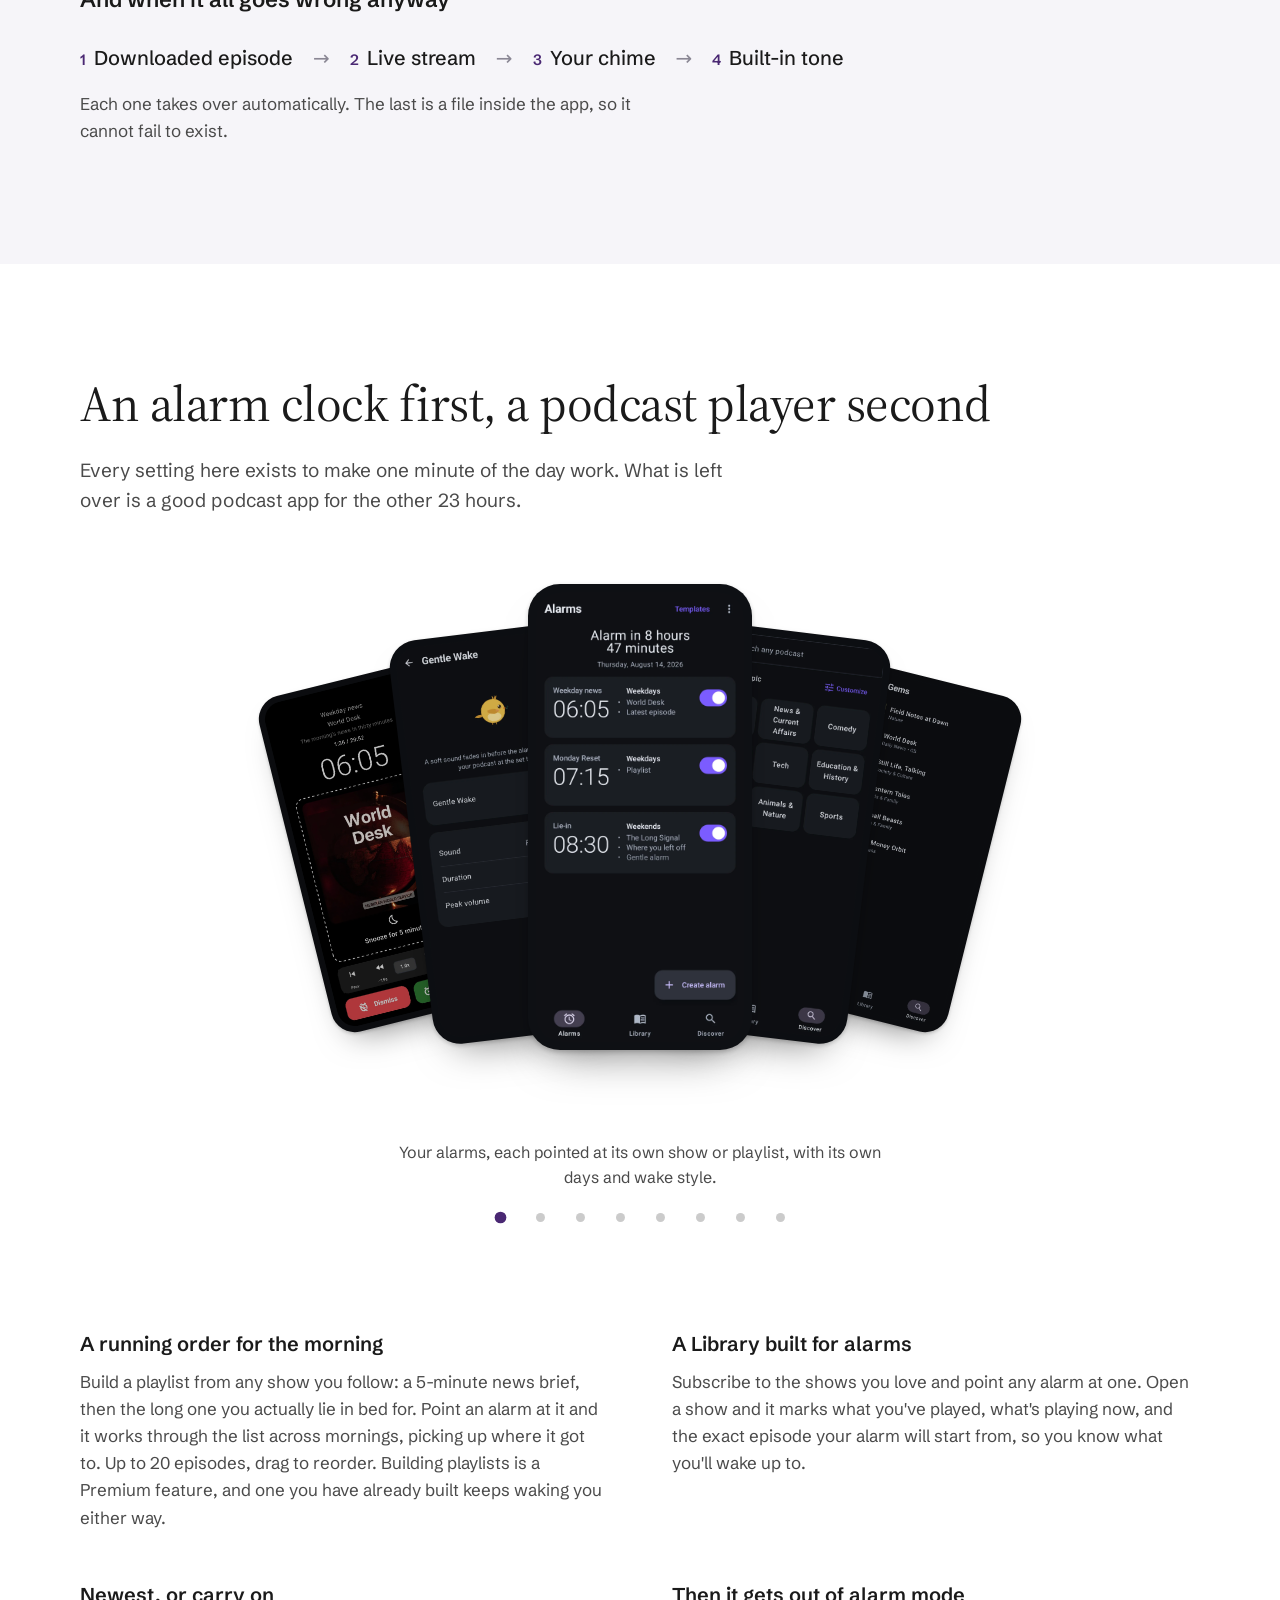
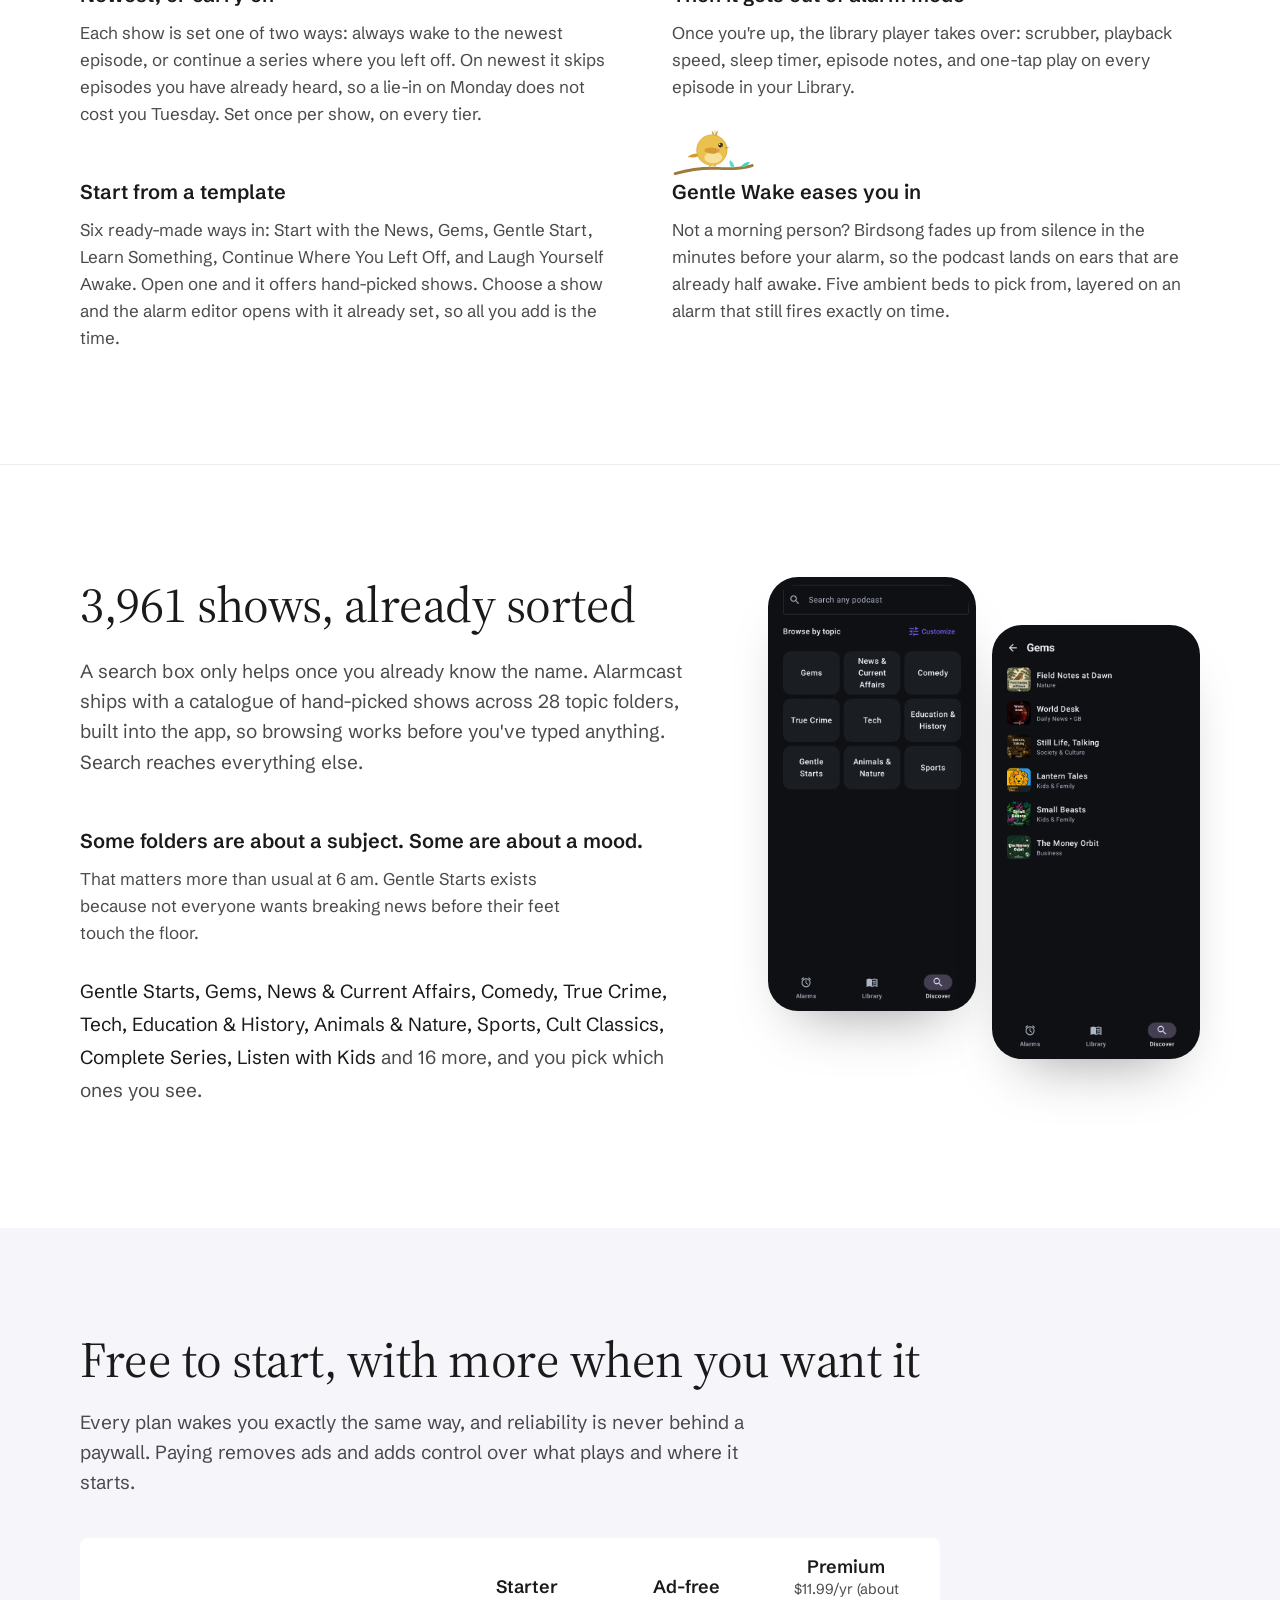
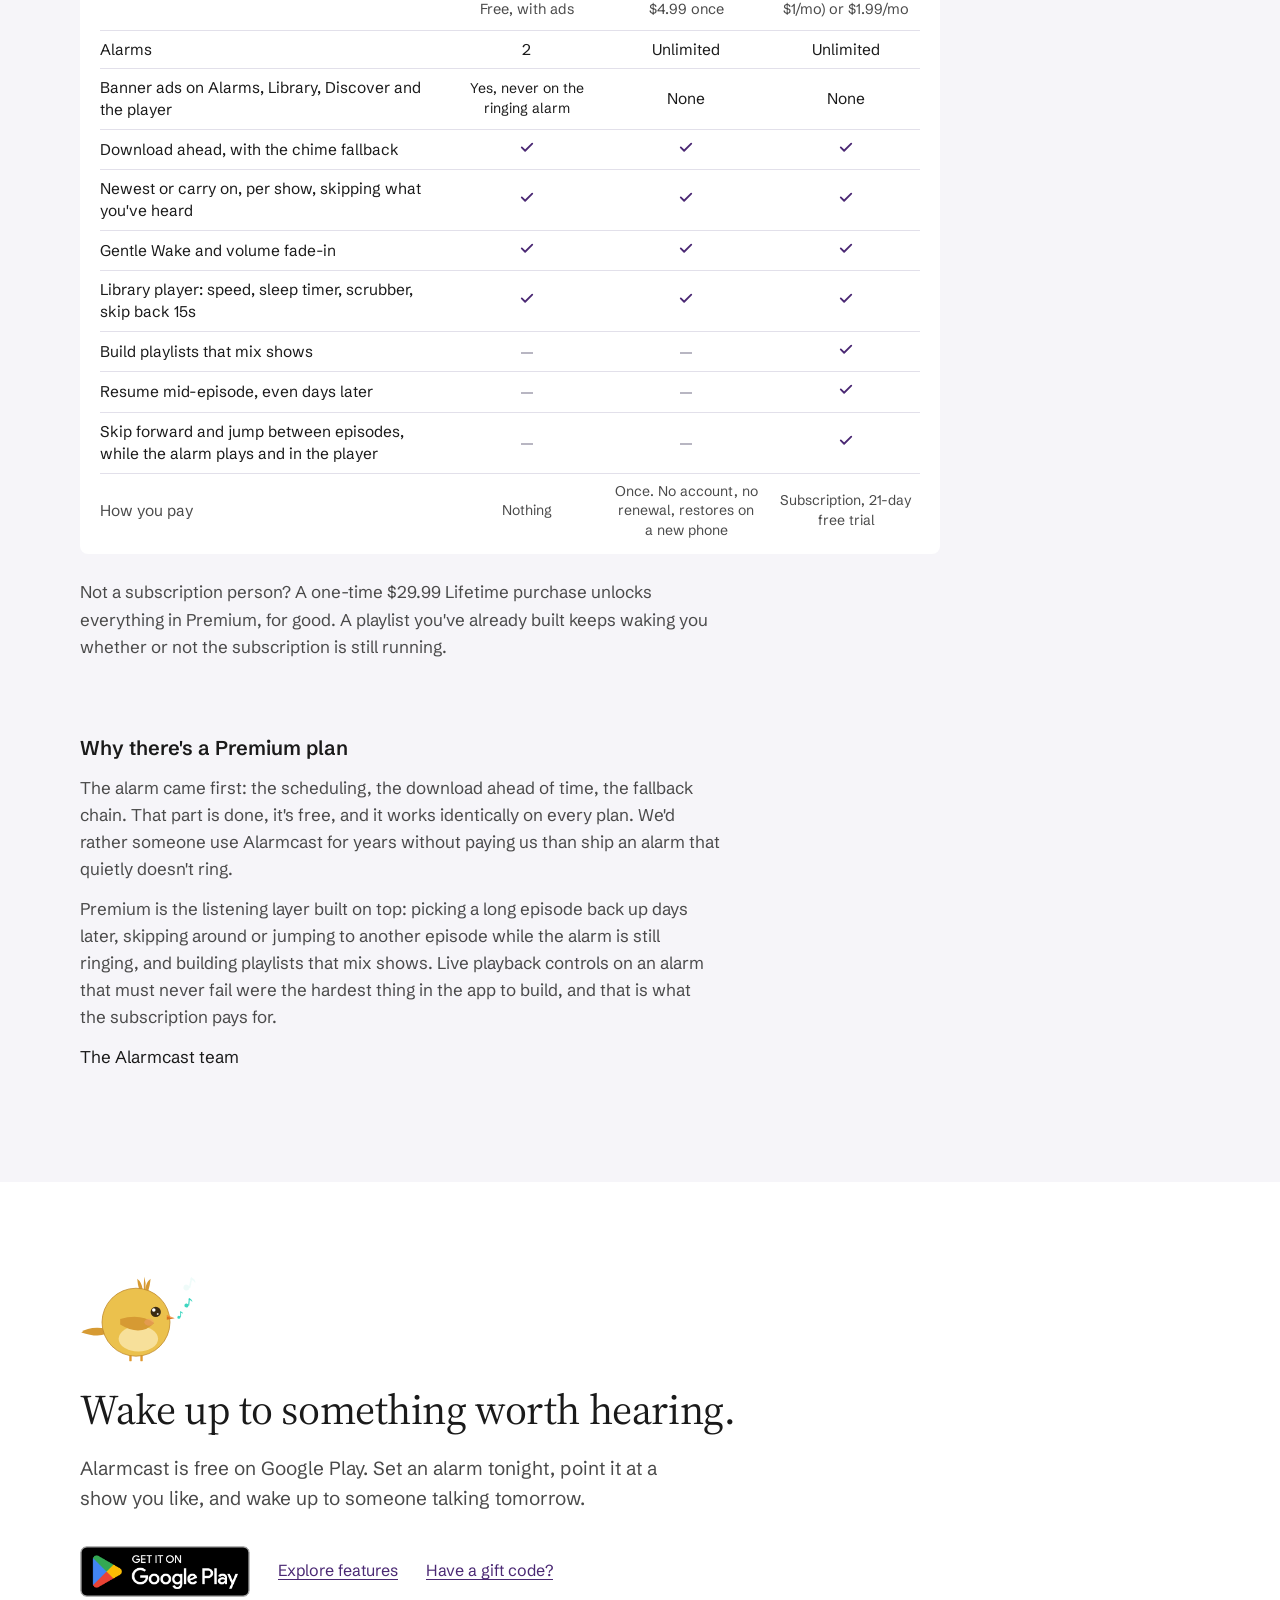
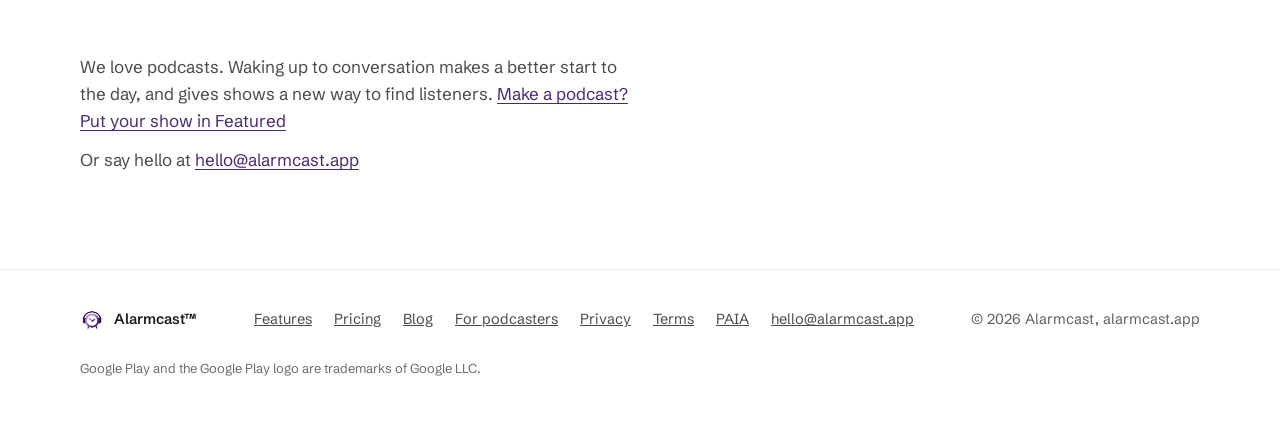
==== commit f198ec11: "New design across the site: layout, type and colours" ====
--- a/index.html
+++ b/index.html
@@ -1,4 +1,4 @@
-<!DOCTYPE html>
+<!doctype html>
 <html lang="en">
 <head>
 <meta charset="UTF-8" />
@@ -9,9 +9,7 @@
 <link rel="canonical" href="https://alarmcast.app/" />
 <link rel="icon" type="image/png" sizes="512x512" href="assets/favicon.png" />
 <link rel="icon" sizes="any" href="favicon.ico" />
-<link rel="stylesheet" href="assets/site.css" />
 <link rel="apple-touch-icon" href="assets/apple-touch-icon.png" />
-
 <meta property="og:type" content="website" />
 <meta property="og:title" content="Alarmcast: wake up to your podcast" />
 <meta property="og:description" content="An Android alarm clock that wakes you with your podcast instead of a ringtone, plus a full podcast player once you're up. The episode downloads before the alarm and plays the instant it fires." />
@@ -21,772 +19,432 @@
 <meta property="og:image:height" content="630" />
 <meta property="og:image:alt" content="Alarmcast. Wake up to conversation: an alarm clock that wakes you with your podcast instead of a beep." />
 <meta name="twitter:card" content="summary_large_image" />
-
-<style>
-  /* ---------- home page tokens and rhythm (shared ones live in assets/site.css) ---------- */
-  :root{
-    --section:clamp(60px,8vw,100px);
-    --t-h3:20px;
-    --t-h2:clamp(30px,4vw,44px);
-    --t-h1:clamp(46px,7vw,80px);
-  }
-  p{margin:0;}
-  h1,h2,h3,h4{margin:0;}
-  section{padding:var(--section) 0;scroll-margin-top:64px;}
-
-  /* ---------- type ---------- */
-  h2{font-size:var(--t-h2);line-height:1.1;letter-spacing:-.025em;font-weight:800;max-width:22ch;}
-  .lede{margin-top:18px;}
-  .head{margin-bottom:clamp(36px,4.5vw,56px);}
-  @media(min-width:1000px){
-    .head{display:grid;grid-template-columns:minmax(0,1fr) minmax(0,1fr);column-gap:64px;align-items:start;}
-    .head > .label,.head > h2,.head > h3{grid-column:1;}
-    /* the intro starts level with the heading, whatever its length */
-    .head > .lede{grid-column:2;grid-row:2;margin:0;align-self:start;padding-top:.35em;}
-  }
-  .head + .ticks{margin-top:0;}
-
-  /* ---------- hero ---------- */
-  .hero{display:grid;grid-template-columns:minmax(0,1.05fr) minmax(0,.95fr);gap:48px;align-items:center;padding:clamp(48px,6vw,80px) 0 clamp(56px,7vw,96px);}
-  .hero .label{display:inline-flex;align-items:center;gap:8px;margin-bottom:22px;}
-  h1{font-size:var(--t-h1);line-height:1.0;letter-spacing:-.035em;font-weight:800;}
-  h1 .accent{color:var(--accent);}
-  .hero .lede{font-size:clamp(19px,1.8vw,21px);max-width:34ch;margin:26px 0 34px;}
-
-  /* ---------- device ---------- */
-  /* two phones side by side, equal size: the alarm list, then the alarm ringing a step higher.
-     Sized in container units so the pair scales as one picture. */
-  .pair{container-type:inline-size;position:relative;width:min(480px,100%);margin:0 auto;}
-  .pair::before{content:"";display:block;padding-top:116%;}
-  .pair .phone{
-    position:absolute;top:0;width:46cqw;padding:2cqw;border-radius:7.2cqw;
-    box-shadow:0 0 0 2px var(--device-metal),var(--device-shadow);
-  }
-  .pair .screen{border-radius:5.4cqw;}
-  .pair .sysbar{height:4cqw;padding:0 2.8cqw;font-size:1.9cqw;}
-  .pair .sysbar .sysicons{width:7cqw;height:1.9cqw;}
-  .pair .homebar{height:2.8cqw;}
-  .pair .homebar::after{height:.75cqw;}
-  .pair .back{left:2.5cqw;top:12cqw;}
-  .pair .front{right:2.5cqw;}
-  .phone{
-    width:min(300px,100%);aspect-ratio:300/659;border-radius:44px;padding:12px;
-    background:var(--device-rim);box-shadow:var(--device-shadow);
-  }
-  .screen,.cscreen{
-    width:100%;height:100%;border-radius:33px;overflow:hidden;
-    background:var(--device-bg);display:flex;flex-direction:column;
-  }
-  .screen .shot,.cscreen .cshot{width:100%;flex:1;min-height:0;object-fit:contain;display:block;}
-  /* Android system UI, drawn as strips around the app pixels */
-  .sysbar{
-    flex-shrink:0;display:flex;align-items:center;justify-content:space-between;
-    padding:0 15px;height:24px;font-size:11px;font-weight:600;color:#EDEDED;background:var(--device-bg);
-  }
-  .sysbar .sysicons{width:40px;height:11px;fill:#EDEDED;opacity:.92;display:block;}
-  .homebar{flex-shrink:0;height:15px;display:flex;align-items:center;justify-content:center;background:var(--device-bg);}
-  .homebar::after{content:"";width:33%;height:4px;border-radius:99px;background:rgba(237,237,237,.5);}
-  .cscreen{border-radius:28px;}
-  .cscreen .sysbar{height:20px;padding:0 12px;font-size:9.5px;}
-  .cscreen .sysbar .sysicons{width:34px;height:9.5px;}
-  .cscreen .homebar{height:13px;}
-  .cscreen .homebar::after{height:3.5px;}
-
-  /* ---------- tick lists (proof, reliability) ---------- */
-  .ticks{list-style:none;margin:40px 0 0;padding:0;display:grid;grid-template-columns:repeat(3,1fr);gap:20px 32px;}
-  .ticks li{display:flex;gap:14px;align-items:flex-start;font-size:var(--t-body);font-weight:600;line-height:1.45;color:var(--ink);}
-  .ticks svg{flex-shrink:0;width:26px;height:26px;margin-top:-1px;}
-  .proof .text-link{display:inline-block;margin-top:36px;}
-
-  /* ---------- how it works ---------- */
-  .steps{list-style:none;margin:0;padding:0;display:grid;grid-template-columns:repeat(3,1fr);gap:40px;counter-reset:step;}
-  .steps li{position:relative;padding-top:68px;}
-  .steps li::before{
-    counter-increment:step;content:counter(step);
-    position:absolute;top:0;left:0;width:44px;height:44px;border-radius:50%;
-    display:flex;align-items:center;justify-content:center;
-    background:var(--accent-soft);color:var(--accent-ink);font-weight:750;font-size:18px;
-  }
-  /* the line that joins step to step */
-  .steps li:not(:last-child)::after{
-    content:"";position:absolute;top:21px;left:60px;right:-24px;height:2px;background:var(--rule);
-  }
-  .steps h3{font-size:var(--t-h3);font-weight:750;letter-spacing:-.01em;margin-bottom:10px;}
-  .steps p{color:var(--ink-2);font-size:16px;}
-
-  /* ---------- listen on ---------- */
-  .split{display:grid;grid-template-columns:1fr 1fr;gap:clamp(40px,6vw,88px);align-items:start;}
-  .split .body p:not(.label){color:var(--ink-2);margin-top:18px;max-width:52ch;}
-  .split .body h2 + p{margin-top:22px;}
-  .handoff{list-style:none;margin:8px 0 0;padding:0;}
-  .handoff li{padding:20px 0;border-top:1px solid var(--rule);}
-  .handoff li:last-child{border-bottom:1px solid var(--rule);}
-  .handoff b{display:block;font-size:var(--t-body);font-weight:700;margin-bottom:4px;}
-  .handoff span{display:block;color:var(--ink-2);font-size:16px;}
-
-  /* ---------- reliability ---------- */
-  .reliable .ticks{grid-template-columns:repeat(4,1fr);}
-  .hardpart{margin-top:clamp(56px,6vw,80px);padding-top:clamp(48px,5vw,64px);border-top:1px solid var(--rule);}
-  .hardpart h3{font-size:clamp(24px,2.8vw,32px);line-height:1.2;letter-spacing:-.02em;font-weight:800;max-width:30ch;}
-  .tells{display:grid;grid-template-columns:repeat(4,1fr);gap:32px;}
-  .tell{padding-top:22px;border-top:2px solid var(--rule);}
-  .tell .num{display:block;font-size:30px;font-weight:800;letter-spacing:-.02em;line-height:1.1;color:var(--amber);margin-bottom:14px;}
-  .tell h4{font-size:17px;font-weight:700;line-height:1.35;margin-bottom:8px;}
-  .tell p{color:var(--ink-2);font-size:15.5px;line-height:1.6;}
-
-  .ladder{
-    margin-top:clamp(48px,5vw,64px);padding:32px;border-radius:20px;
-    background:var(--surface);border:1px solid var(--rule);
-  }
-  .ladder h4{font-size:var(--t-h3);font-weight:750;margin-bottom:22px;}
-  .rungs{list-style:none;margin:0;padding:0;display:grid;grid-template-columns:repeat(4,1fr);gap:12px;counter-reset:rung;}
-  .rungs li{
-    position:relative;padding:16px 18px;border-radius:14px;
-    background:var(--accent-soft);font-weight:650;font-size:16px;line-height:1.3;
-  }
-  .rungs li::before{counter-increment:rung;content:counter(rung);display:block;font-size:14px;font-weight:700;color:var(--accent-ink);margin-bottom:6px;}
-  .rungs li:not(:last-child)::after{
-    content:"\2192";position:absolute;right:-12px;top:50%;transform:translate(50%,-50%);
-    color:var(--ink-2);font-weight:700;font-size:17px;z-index:1;
-  }
-  .ladder p{margin-top:20px;color:var(--ink-2);font-size:16px;}
-
-  /* ---------- screens deck ---------- */
-  .deck-stage{position:relative;height:640px;display:flex;align-items:center;justify-content:center;overflow:hidden;}
-  .deck{position:relative;width:250px;height:554px;}
-  .card{
-    position:absolute;inset:0;cursor:pointer;
-    transition:transform .8s cubic-bezier(.22,.61,.36,1),opacity .8s ease,filter .8s ease;
-    will-change:transform,opacity,filter;
-  }
-  .cphone{width:100%;height:100%;padding:9px;border-radius:36px;background:var(--device-rim);box-shadow:0 26px 46px -26px rgba(0,0,0,.55),0 2px 5px rgba(0,0,0,.2);}
-  .deck-caption{text-align:center;color:var(--ink-2);font-size:16px;max-width:52ch;margin:18px auto 0;min-height:3.2em;}
-  .deck-dots{display:flex;gap:2px;justify-content:center;margin-top:8px;flex-wrap:wrap;}
-  .deck-dot{width:28px;height:28px;border:none;background:none;padding:0;cursor:pointer;display:flex;align-items:center;justify-content:center;border-radius:50%;}
-  .deck-dot::before{content:"";width:9px;height:9px;border-radius:50%;background:var(--ink-3);opacity:.35;transition:transform .2s ease,opacity .2s ease,background .2s ease;}
-  .deck-dot.on::before{background:var(--accent);opacity:1;transform:scale(1.3);}
-  @media(max-width:640px){ .deck-stage{height:420px;} .deck{transform:scale(.72);} }
-  @media (prefers-reduced-motion:reduce){ .card{transition:none;} }
-
-  /* ---------- features ---------- */
-  .features{display:grid;grid-template-columns:repeat(3,1fr);gap:48px 40px;margin-top:clamp(56px,6vw,80px);scroll-margin-top:96px;}
-  .feature{padding-top:26px;border-top:1px solid var(--rule);}
-  .feature svg{width:28px;height:28px;color:var(--accent-ink);display:block;margin-bottom:16px;}
-  .feature h3{font-size:var(--t-h3);font-weight:750;letter-spacing:-.01em;margin-bottom:10px;}
-  .feature p{color:var(--ink-2);font-size:16px;}
-  /* Gentle Wake: the one amber tile, the bird in the icon slot */
-  .feature.gentle{border-top:2px solid var(--amber);}
-  .feature.gentle img{display:block;width:64px;height:64px;margin:-30px 0 10px -4px;}
-
-  /* ---------- discover ---------- */
-  .moods h3{font-size:var(--t-h3);font-weight:750;margin-bottom:8px;}
-  .moods > p{color:var(--ink-2);max-width:60ch;}
-  .moods > p b{color:var(--accent-ink);}
-  .folders{display:flex;flex-wrap:wrap;gap:10px;margin-top:28px;}
-  .folder{font-size:15px;font-weight:600;padding:9px 16px;border-radius:10px;background:var(--band);border:1px solid var(--rule);}
-  .folder.pick{background:var(--accent-soft);border-color:transparent;color:var(--accent-ink);}
-  .folder.more{background:none;border-color:transparent;color:var(--ink-3);font-weight:500;}
-
-  /* ---------- pricing ---------- */
-  .tiers{display:grid;grid-template-columns:repeat(3,1fr);gap:20px;align-items:stretch;}
-  .tier{
-    display:flex;flex-direction:column;background:var(--surface);
-    border:1px solid var(--rule);border-radius:20px;padding:30px 28px;box-shadow:var(--card-shadow);
-  }
-  .tier.ad-free{border:2px solid var(--amber-line);}
-  .tier.premium{border:2px solid var(--accent);}
-  .tier-top{display:flex;justify-content:space-between;align-items:center;gap:10px;min-height:28px;}
-  .tag{font-size:var(--t-sm);font-weight:600;color:var(--ink-3);}
-  .badge{font-size:13.5px;font-weight:700;padding:4px 11px;border-radius:999px;white-space:nowrap;}
-  .ad-free .badge{background:var(--amber-soft);color:var(--amber-ink);border:1px solid var(--amber-line);}
-  .premium .badge{background:var(--accent);color:#fff;}
-  .tier h3{font-size:24px;font-weight:800;letter-spacing:-.01em;margin:10px 0 14px;}
-  .price{display:flex;flex-direction:column;gap:2px;min-height:86px;}
-  .amt{font-size:36px;font-weight:800;letter-spacing:-.025em;line-height:1.1;}
-  .amt small{font-size:17px;font-weight:650;letter-spacing:0;color:var(--ink-2);margin-left:2px;}
-  .terms{font-size:15px;color:var(--ink-2);line-height:1.45;}
-  .tier-headline{font-size:16px;font-weight:650;color:var(--ink);margin:18px 0 0;padding:16px 0;border-top:1px solid var(--rule);border-bottom:1px solid var(--rule);}
-  .ad-free .tier-headline{color:var(--amber-ink);}
-  .premium .tier-headline{color:var(--accent-ink);}
-  .tier ul{list-style:none;padding:0;margin:8px 0 0;flex:1;}
-  .tier li{position:relative;padding:9px 0 9px 28px;font-size:16px;line-height:1.45;}
-  .tier li::before{content:"";position:absolute;left:2px;top:15px;width:12px;height:7px;border-left:2px solid var(--accent-ink);border-bottom:2px solid var(--accent-ink);transform:rotate(-45deg);}
-  .after-tiers{margin-top:28px;color:var(--ink-2);max-width:66ch;}
-
-  .story{margin:clamp(48px,5vw,64px) 0 0;padding:4px 0 4px 28px;border-left:3px solid var(--accent);max-width:72ch;}
-  .story .label{margin-bottom:12px;}
-  .story p:not(.label){color:var(--ink-2);margin-top:14px;}
-  .story p em{color:var(--ink);}
-  .story .sign{color:var(--ink);font-weight:650;font-size:var(--t-sm);margin-top:16px;}
-
-  /* ---------- final ---------- */
-  .final{text-align:center;}
-  .final img{width:120px;height:120px;display:block;margin:0 auto 10px;}
-  .final h2{margin:0 auto;}
-  .final .lede{margin:18px auto 32px;max-width:46ch;}
-  .final .cta-row{justify-content:center;}
-  .final .belief{margin:44px auto 0;padding-top:28px;border-top:1px solid var(--rule);max-width:50ch;color:var(--ink-2);}
-  .final .belief a{display:inline-block;margin-top:6px;}
-  .final .hello{margin-top:22px;color:var(--ink-3);font-size:var(--t-sm);}
-
-  /* the podcaster button takes the width of the two buttons above it */
-  .hero .cta-block{display:inline-flex;flex-direction:column;gap:12px;max-width:100%;}
-  /* the mic sits in a circle nested in the pill's rounded end */
-  .btn.pod-btn{justify-content:flex-start;gap:16px;padding:9px 26px 9px 9px;background:var(--accent-soft);border-color:var(--accent-soft);color:var(--accent-ink);}
-  .btn.pod-btn:hover{background:#E4DCFF;border-color:#E4DCFF;}
-  .pod-btn .ico{flex:none;display:grid;place-items:center;width:46px;height:46px;border-radius:50%;background:#fff;color:var(--accent-ink);}
-  .pod-btn .ico svg{width:20px;height:20px;}
-  .pod-btn .two{display:flex;flex-direction:column;gap:5px;line-height:1.2;font-size:17px;}
-  .pod-btn small{font-size:15.5px;font-weight:500;color:var(--ink-2);}
-  .pod-btn:hover .ico{background:var(--accent);color:#fff;}
-  .navlinks a{white-space:nowrap;}
-  /* narrower screens keep only the podcasters link, until the header runs out of room */
-  @media(max-width:1180px){ .navlinks{gap:18px;} }
-  @media(max-width:1020px){ .navlinks{margin-left:auto;margin-right:10px;} .navlinks a:not(.pod-link){display:none;} }
-  @media(max-width:940px){ .navlinks{display:flex;} }
-  @media(max-width:700px){ .navlinks{display:none;} }
-  @media(max-width:560px){
-    .hero .cta-block{display:flex;}
-    .hero .cta-row .btn{flex:1 1 100%;justify-content:center;}
-  }
-  .final .hello a{color:var(--accent-ink);}
-
-  /* ---------- responsive ---------- */
-  @media(max-width:900px){
-    .hero{grid-template-columns:1fr;gap:48px;}
-    .pair{width:min(440px,100%);}
-    .split{grid-template-columns:1fr;}
-    .features{grid-template-columns:1fr 1fr;}
-    .tells{grid-template-columns:1fr 1fr;gap:36px 28px;}
-    .tiers{grid-template-columns:1fr;max-width:520px;}
-    .reliable .ticks{grid-template-columns:1fr 1fr;}
-    .rungs{grid-template-columns:1fr 1fr;gap:12px 24px;}
-    .rungs li:nth-child(2)::after{content:none;}
-  }
-  @media(max-width:760px){
-    .ticks,.reliable .ticks{grid-template-columns:1fr;gap:16px;}
-    .steps{grid-template-columns:1fr;gap:32px;}
-    .steps li{padding:0 0 0 64px;min-height:44px;}
-    .steps li:not(:last-child)::after{top:52px;bottom:-26px;left:21px;right:auto;width:2px;height:auto;}
-  }
-  @media(max-width:560px){
-    .features,.tells{grid-template-columns:1fr;}
-    .rungs{grid-template-columns:1fr;gap:8px;}
-    .rungs li{display:flex;gap:14px;align-items:baseline;padding:13px 16px;}
-    .rungs li::before{margin:0;}
-    .rungs li::after{content:none !important;}
-    .ladder{padding:24px 20px;}
-    .tier{padding:26px 22px;}
-  }
-</style>
+  <link rel="preload" href="/assets/fonts/source-serif-4-latin.woff2" as="font" type="font/woff2" crossorigin>
+  <link rel="preload" href="/assets/fonts/schibsted-grotesk-latin.woff2" as="font" type="font/woff2" crossorigin>
+  <link rel="stylesheet" href="/assets/site.css">
+  <style>
+.trow{display:grid;grid-template-columns:136px minmax(0,1fr) 216px;gap:24px 48px;align-items:start}
+@media (max-width: 760px){.trow{grid-template-columns:minmax(0,1fr)}.trow > div:last-child{max-width:216px;box-sizing:border-box}}
+@media (max-width: 600px){.ptable{min-width:0 !important}.ptable,.ptable thead,.ptable tbody{display:block}.ptable tr{display:grid;grid-template-columns:repeat(3,minmax(0,1fr))}.ptable th,.ptable td{display:block;width:auto !important;padding:8px 4px !important}.ptable th:first-child{display:none}.ptable td:first-child{grid-column:1/-1;padding:10px 0 0 !important;font-weight:500}}
+@media (max-width: 600px){.chain{flex-direction:column;gap:6px !important}.chain li[aria-hidden]{display:none}}
+  </style>
 </head>
 <body>
-
-<svg width="0" height="0" style="position:absolute" aria-hidden="true" focusable="false">
-  <symbol id="sysicons" viewBox="0 0 40 11">
-    <rect x="0"  y="7"   width="2" height="4"   rx=".6"/>
-    <rect x="3"  y="5"   width="2" height="6"   rx=".6"/>
-    <rect x="6"  y="3"   width="2" height="8"   rx=".6"/>
-    <rect x="9"  y="1"   width="2" height="10"  rx=".6"/>
-    <path d="M14 4.2 Q19.5 -0.4 25 4.2 L19.5 10.4 Z"/>
-    <rect x="28" y="2.2" width="10" height="6.6" rx="1.8"/>
-    <rect x="38.6" y="4.2" width="1.4" height="2.6" rx=".6"/>
-  </symbol>
-  <symbol id="tick" viewBox="0 0 26 26">
-    <circle cx="13" cy="13" r="13" style="fill:var(--accent-soft)"/>
-    <path d="M8 13.4l3.3 3.3L18.2 9.6" fill="none" style="stroke:var(--accent-ink)" stroke-width="2.4" stroke-linecap="round" stroke-linejoin="round"/>
-  </symbol>
-</svg>
-
-<header>
-  <div class="wrap">
-    <nav>
-      <a class="brand" href="#top">
-        <img class="mark" src="assets/apple-touch-icon.png" alt="" />
-        <span class="wordmark">Alarmcast<span class="tm">™</span></span>
-      </a>
-      <div class="navlinks">
-        <a class="pod-link" href="/podcasters/">For podcasters</a>
-        <a href="#how">How it works</a>
-        <a href="#reliable">Reliability</a>
-        <a href="#features">Features</a>
-        <a href="#discover">Discover</a>
-        <a href="#pricing">Pricing</a>
-      </div>
-      <div class="nav-cta">
-        <a class="btn" href="https://play.google.com/store/apps/details?id=com.alarmcast.app&amp;referrer=utm_source%3Dalarmcast.app%26utm_campaign%3Dwebsite">Get the app</a>
-        <a class="btn ghost" href="/gift/">Gift code?</a>
-      </div>
-    </nav>
-  </div>
-</header>
-
-<a id="top"></a>
-
-<main>
-
-<!-- hero -->
-<div class="wrap">
-  <section class="hero">
-    <div>
-      <p class="label">Free on Google Play</p>
-      <h1>Wake up to <span class="accent">conversation</span>.</h1>
-      <p class="lede">An alarm clock that wakes you with your podcast instead of a beep. Press Listen on and it keeps playing, so the room doesn't go quiet. Once you're up, it's a proper podcast player.</p>
-      <div class="cta-block">
-        <div class="cta-row">
-          <a class="btn" href="https://play.google.com/store/apps/details?id=com.alarmcast.app&amp;referrer=utm_source%3Dalarmcast.app%26utm_campaign%3Dwebsite">
-            <svg width="16" height="16" viewBox="0 0 24 24" fill="currentColor" aria-hidden="true"><path d="M3 3.5v17c0 .6.7 1 1.2.6L19 12 4.2 2.9C3.7 2.5 3 2.9 3 3.5z"/></svg>
-            Get it on Google Play
-          </a>
-          <a class="btn ghost" href="#how">See how it works</a>
-        </div>
-        <a class="btn pod-btn" href="/podcasters/">
-          <span class="ico"><svg width="18" height="18" viewBox="0 0 24 24" fill="none" stroke="currentColor" stroke-width="2" stroke-linecap="round" stroke-linejoin="round" aria-hidden="true"><rect x="9" y="3" width="6" height="11" rx="3"/><path d="M5 11a7 7 0 0 0 14 0"/><path d="M12 18v3"/></svg></span>
-          <span class="two"><span>For podcasters</span><small>Your show could be someone's alarm</small></span>
-        </a>
-      </div>
-    </div>
-
-    <div class="pair">
-      <div class="phone back">
-        <div class="screen">
-          <div class="sysbar"><span>6:05</span><svg class="sysicons" aria-hidden="true"><use href="#sysicons"/></svg></div>
-          <img class="shot" src="assets/screens/alarms.webp" alt="Alarmcast alarms screen showing three alarms, each with its own podcast or playlist" />
-          <div class="homebar"></div>
-        </div>
-      </div>
-      <div class="phone front">
-        <div class="screen">
-          <div class="sysbar"><span>6:05</span><svg class="sysicons" aria-hidden="true"><use href="#sysicons"/></svg></div>
-          <img class="shot" src="assets/screens/ring.webp" alt="The alarm ringing, with snooze, dismiss and Listen on" />
-          <div class="homebar"></div>
-        </div>
-      </div>
-    </div>
-  </section>
-</div>
-
-<!-- proof -->
-<section id="proof" class="band proof">
-  <div class="wrap">
-    <div class="head">
-      <p class="label">Before anything else</p>
-      <h2>An alarm that plays a podcast sounds like it will let you down</h2>
-      <p class="lede">That is the right instinct. A podcast lives on somebody else's server, and phones spend the night switching things off to save battery. Three things make it safe to point tomorrow morning at one.</p>
-    </div>
-    <ul class="ticks">
-      <li><svg aria-hidden="true"><use href="#tick"/></svg>The episode is on your phone before the alarm</li>
-      <li><svg aria-hidden="true"><use href="#tick"/></svg>It sets itself again after a restart</li>
-      <li><svg aria-hidden="true"><use href="#tick"/></svg>Four ways to ring, ending in a file that cannot go missing</li>
-    </ul>
-    <a class="text-link" href="#reliable">What it survives, in detail</a>
-  </div>
-</section>
-
-<!-- how it works -->
-<section id="how">
-  <div class="wrap">
-    <div class="head">
-      <p class="label">How it works</p>
-      <h2>From podcast to alarm in three steps</h2>
-    </div>
-    <ol class="steps">
-      <li>
-        <h3>Find your show</h3>
-        <p>Browse 28 topic folders of hand-picked shows built into the app, or search the full podcast directory. Play an episode to try it, then subscribe. Everything you follow lands in your Library.</p>
-      </li>
-      <li>
-        <h3>Set your alarm</h3>
-        <p>Pick the time and days, then point the alarm at a show or at a playlist you built. Set the show to play its newest episode or to carry on where you left off. Volume, snooze and Gentle Wake belong to the alarm itself.</p>
-      </li>
-      <li>
-        <h3>Wake up to it</h3>
-        <p>The episode downloads in the half hour before the alarm and plays from your phone's storage the instant it fires. No streaming, no buffering.</p>
-      </li>
-    </ol>
-  </div>
-</section>
-
-<!-- listen on -->
-<section id="listen-on" style="padding-top:0;">
-  <div class="wrap split">
-    <div class="body">
-      <p class="label">Listen on</p>
-      <h2>The room doesn't go quiet</h2>
-      <p>A clock radio worked because somebody was already talking when you opened your eyes. An alarm's whole job is to stop, and the moment it stops the house is quieter than it was before it started.</p>
-      <p>Press <b>Listen on</b> and the alarm ends properly, then the player picks the same episode up at the same second, at the volume the alarm was already at, with the rest of the show queued behind it. Carry on over breakfast, and tomorrow's alarm knows how far you got.</p>
-    </div>
-    <ul class="handoff">
-      <li><b>Same episode, same second</b><span>The playhead crosses over exactly. No restarting, no hunting for your place.</span></li>
-      <li><b>Volume doesn't jump</b><span>The player matches the loudness the alarm was already at.</span></li>
-      <li><b>The queue comes too</b><span>The player rebuilds the full list of episodes, not just the one you woke to.</span></li>
-      <li><b>Tomorrow follows on</b><span>On a show set to carry on, where you stopped is where the next alarm starts. Requires Premium.</span></li>
-    </ul>
-  </div>
-</section>
-
-<!-- reliability -->
-<section id="reliable" class="night reliable">
-  <div class="wrap">
-    <div class="head">
-    <p class="label">Reliability first</p>
-    <h2>The alarm fires every time</h2>
-    <p class="lede">An alarm that streams at fire time is a bet on your morning network. Alarmcast doesn't gamble. The episode is already on your phone when the alarm fires, and everything else in the app serves one rule, which is that <b>it wakes you up whatever Android switched off while you slept.</b></p>
-    </div>
-    <ul class="ticks">
-      <li><svg aria-hidden="true"><use href="#tick"/></svg>Survives reboots</li>
-      <li><svg aria-hidden="true"><use href="#tick"/></svg>Fires in deep Doze</li>
-      <li><svg aria-hidden="true"><use href="#tick"/></svg>Beats battery optimization</li>
-      <li><svg aria-hidden="true"><use href="#tick"/></svg>Rings on the lock screen</li>
-    </ul>
-
-    <div class="hardpart">
-      <div class="head">
-      <p class="label">The hard part</p>
-      <h3>A ringtone is a file that ships inside the app. An episode is a URL that might not be there.</h3>
-      <p class="lede">That difference is most of the work. A ringtone can't go offline, get pulled, arrive half-downloaded or turn out to be 200&nbsp;MB. A podcast alarm has to survive a list of things a normal alarm has never heard of. <b>A few of the ones we found:</b></p>
-      </div>
-
-      <div class="tells">
-        <div class="tell">
-          <span class="num">9.4%</span>
-          <h4>Directories go stale</h4>
-          <p>Nearly one episode in eleven has a different download link in the podcast directory than in the publisher's own feed. So we always ask the publisher.</p>
-        </div>
-        <div class="tell">
-          <span class="num">Hotel&nbsp;Wi-Fi</span>
-          <h4>Not everything that downloads is audio</h4>
-          <p>Captive Wi-Fi hands back its login page as a perfectly valid-looking file. We check the bytes really are audio before trusting them.</p>
-        </div>
-        <div class="tell">
-          <span class="num">Every&nbsp;½&nbsp;sec</span>
-          <h4>"Playing" isn't the same as audible</h4>
-          <p>Media players report success before any sound comes out. We watch the audio position actually move, and move on if it stalls.</p>
-        </div>
-        <div class="tell">
-          <span class="num">Samsung</span>
-          <h4>Some phones don't play along</h4>
-          <p>Samsung quietly withholds the restart signal alarms depend on. We found out the hard way and routed around it, so the alarm re-arms in the first minutes after the restart, before you ever unlock the phone.</p>
-        </div>
-      </div>
-
-      <div class="ladder">
-        <h4>And when it all goes wrong anyway</h4>
-        <ol class="rungs">
-          <li>Downloaded episode</li>
-          <li>Live stream</li>
-          <li>Your chime</li>
-          <li>Built-in tone</li>
-        </ol>
-        <p>Four rungs, each one taking over automatically. The last is a file inside the app that cannot fail to exist. <b>Something wakes you.</b></p>
-      </div>
-    </div>
-  </div>
-</section>
-
-<!-- screens -->
-<section id="screens">
-  <div class="wrap">
-    <div class="head">
-      <p class="label">See it in action</p>
-      <h2>An alarm clock first, a podcast player second</h2>
-      <p class="lede">Every setting here exists to make one minute of the day work. What is left over happens to be a good podcast app for the other twenty-three hours.</p>
-    </div>
-
-    <div class="deck-stage">
-      <div class="deck">
-        <div class="card"><div class="cphone"><div class="cscreen">
-          <div class="sysbar"><span>6:05</span><svg class="sysicons" aria-hidden="true"><use href="#sysicons"/></svg></div>
-          <img class="cshot" src="assets/screens/alarms.webp" alt="Alarms screen with three alarms, each showing its podcast or playlist" />
-          <div class="homebar"></div>
-        </div></div></div>
-        <div class="card"><div class="cphone"><div class="cscreen">
-          <div class="sysbar"><span>6:05</span><svg class="sysicons" aria-hidden="true"><use href="#sysicons"/></svg></div>
-          <img class="cshot" src="assets/screens/discover.webp" alt="Discover screen showing the browse-by-topic grid of podcast folders" />
-          <div class="homebar"></div>
-        </div></div></div>
-        <div class="card"><div class="cphone"><div class="cscreen">
-          <div class="sysbar"><span>6:05</span><svg class="sysicons" aria-hidden="true"><use href="#sysicons"/></svg></div>
-          <img class="cshot" src="assets/screens/folder-gems.webp" alt="The Gems folder, showing hand-picked podcasts with their cover art" />
-          <div class="homebar"></div>
-        </div></div></div>
-        <div class="card"><div class="cphone"><div class="cscreen">
-          <div class="sysbar"><span>6:05</span><svg class="sysicons" aria-hidden="true"><use href="#sysicons"/></svg></div>
-          <img class="cshot" src="assets/screens/library.webp" alt="Library screen showing playlists and subscribed podcasts" />
-          <div class="homebar"></div>
-        </div></div></div>
-        <div class="card"><div class="cphone"><div class="cscreen">
-          <div class="sysbar"><span>6:05</span><svg class="sysicons" aria-hidden="true"><use href="#sysicons"/></svg></div>
-          <img class="cshot" src="assets/screens/playlist.webp" alt="A playlist mixing episodes from several different podcasts, in order" />
-          <div class="homebar"></div>
-        </div></div></div>
-        <div class="card"><div class="cphone"><div class="cscreen">
-          <div class="sysbar"><span>6:05</span><svg class="sysicons" aria-hidden="true"><use href="#sysicons"/></svg></div>
-          <img class="cshot" src="assets/screens/player.webp" alt="The library player with scrubber, speed and sleep timer" />
-          <div class="homebar"></div>
-        </div></div></div>
-        <div class="card"><div class="cphone"><div class="cscreen">
-          <div class="sysbar"><span>6:05</span><svg class="sysicons" aria-hidden="true"><use href="#sysicons"/></svg></div>
-          <img class="cshot" src="assets/screens/ring.webp" alt="The alarm ringing, with snooze, dismiss and Listen on" />
-          <div class="homebar"></div>
-        </div></div></div>
-        <div class="card"><div class="cphone"><div class="cscreen">
-          <div class="sysbar"><span>6:05</span><svg class="sysicons" aria-hidden="true"><use href="#sysicons"/></svg></div>
-          <img class="cshot" src="assets/screens/gentle-wake.webp" alt="Gentle Wake screen, with the bird" />
-          <div class="homebar"></div>
-        </div></div></div>
-      </div>
-    </div>
-
-    <p class="deck-caption">Your alarms, each pointed at its own show or playlist, with its own days and wake style.</p>
-    <div class="deck-dots">
-      <button class="deck-dot on" type="button" aria-label="Alarms screen"></button>
-      <button class="deck-dot" type="button" aria-label="Discover screen"></button>
-      <button class="deck-dot" type="button" aria-label="Gems folder"></button>
-      <button class="deck-dot" type="button" aria-label="Library screen"></button>
-      <button class="deck-dot" type="button" aria-label="Playlist screen"></button>
-      <button class="deck-dot" type="button" aria-label="Player screen"></button>
-      <button class="deck-dot" type="button" aria-label="Alarm ringing screen"></button>
-      <button class="deck-dot" type="button" aria-label="Gentle Wake screen"></button>
-    </div>
-
-    <div class="features" id="features">
-      <div class="feature">
-        <svg viewBox="0 0 24 24" fill="none" stroke="currentColor" stroke-width="2" stroke-linecap="round" stroke-linejoin="round" aria-hidden="true"><path d="M4 7h11"/><path d="M4 12h11"/><path d="M4 17h7"/><circle cx="18" cy="16" r="3"/><path d="M21 16V8l-3 1"/></svg>
-        <h3>A running order for the morning</h3>
-        <p>Build a playlist from any show you follow: a five-minute news brief, then the long one you actually lie in bed for. Point an alarm at it and it works through the list across mornings, picking up where it got to rather than starting again. Up to 20 episodes, drag to reorder. Building playlists is a Premium feature, and one you have already built keeps waking you either way.</p>
-      </div>
-      <div class="feature">
-        <svg viewBox="0 0 24 24" fill="none" stroke="currentColor" stroke-width="2" stroke-linecap="round" stroke-linejoin="round" aria-hidden="true"><path d="M4 5.5C6.5 3.5 10 3.5 12 5.5v13C10 16.5 6.5 16.5 4 18.5z"/><path d="M20 5.5C17.5 3.5 14 3.5 12 5.5v13c2-2 5.5-2 8 0z"/></svg>
-        <h3>A Library built for alarms</h3>
-        <p>Subscribe to the shows you love and point any alarm at one. Open a show and it marks what you've played, what's playing now, and the exact episode your alarm will start from. No surprises at 6&nbsp;am.</p>
-      </div>
-      <div class="feature">
-        <svg viewBox="0 0 24 24" fill="none" stroke="currentColor" stroke-width="2" stroke-linecap="round" stroke-linejoin="round" aria-hidden="true"><circle cx="12" cy="12" r="9"/><path d="M10 8.5l5 3.5-5 3.5z"/></svg>
-        <h3>Newest, or carry on</h3>
-        <p>Each show is set one of two ways: always wake to the newest episode, or continue a series where you left off. On newest it skips episodes you have already heard, so a lie-in on Monday does not cost you Tuesday. Set once per show, on every tier.</p>
-      </div>
-      <div class="feature">
-        <svg viewBox="0 0 24 24" fill="none" stroke="currentColor" stroke-width="2" stroke-linecap="round" stroke-linejoin="round" aria-hidden="true"><path d="M4 14v-2a8 8 0 0 1 16 0v2"/><rect x="2.5" y="14" width="4.5" height="6" rx="2"/><rect x="17" y="14" width="4.5" height="6" rx="2"/></svg>
-        <h3>Then it gets out of alarm mode</h3>
-        <p>Once you're up, the library player takes over: scrubber, playback speed, sleep timer, episode notes, and one-tap play on every episode in your Library. It rolls into the next episode on its own when one ends.</p>
-      </div>
-      <div class="feature">
-        <svg viewBox="0 0 24 24" fill="none" stroke="currentColor" stroke-width="2" stroke-linecap="round" stroke-linejoin="round" aria-hidden="true"><rect x="3.5" y="4.5" width="17" height="15" rx="2.5"/><path d="M3.5 9h17"/><path d="M8 13h8"/><path d="M8 16h5"/></svg>
-        <h3>Start from a template</h3>
-        <p>Six ready-made ways in: Start with the News, Gems, Gentle Start, Learn Something, Continue Where You Left Off, and Laugh Yourself Awake. Open one and it offers hand-picked shows. Choose a show and the alarm editor opens with it already set, so all you add is the time.</p>
-      </div>
-      <div class="feature gentle">
-        <img src="assets/bird-branch.svg" alt="A small bird perched calmly on a branch" />
-        <h3>Gentle Wake eases you in</h3>
-        <p>Not a morning person? With Gentle Wake, birdsong fades up from silence in the minutes before your alarm, so the podcast lands on ears that are already half awake. Five ambient beds to pick from, layered on an alarm that still fires exactly on time.</p>
-      </div>
-    </div>
-  </div>
-</section>
-
-<!-- discover -->
-<section id="discover" style="padding-top:0;">
-  <div class="wrap">
-    <div class="head">
-      <p class="label">Discover</p>
-      <h2>3,961 shows, already sorted</h2>
-      <p class="lede">A search box only helps once you already know the name. Alarmcast ships with a catalogue of hand-picked shows across 28 topic folders, built into the app, so browsing works before you've typed anything. Search reaches everything else.</p>
-    </div>
-
-    <div class="moods">
-      <h3>Some folders are about a subject. Some are about a mood.</h3>
-      <p>Which matters more than usual at 6&nbsp;am. <b>Gentle Starts</b> exists because not everyone wants breaking news before their feet touch the floor.</p>
-      <div class="folders">
-        <span class="folder pick">Gentle Starts</span>
-        <span class="folder">Gems</span>
-        <span class="folder">News &amp; Current Affairs</span>
-        <span class="folder">Comedy</span>
-        <span class="folder">True Crime</span>
-        <span class="folder">Tech</span>
-        <span class="folder">Education &amp; History</span>
-        <span class="folder">Animals &amp; Nature</span>
-        <span class="folder">Sports</span>
-        <span class="folder">Cult Classics</span>
-        <span class="folder">Complete Series</span>
-        <span class="folder">Listen with Kids</span>
-        <span class="folder more">+ 16 more, and you pick which ones you see</span>
-      </div>
-    </div>
-  </div>
-</section>
-
-<!-- pricing -->
-<section id="pricing" class="band">
-  <div class="wrap">
-    <div class="head">
-      <p class="label">Pricing</p>
-      <h2>Free to start, with more when you want it</h2>
-      <p class="lede">Every plan wakes you exactly the same way. Reliability is never behind a paywall. Paying removes ads and adds control over what plays and where it starts.</p>
-    </div>
-
-    <div class="tiers">
-      <div class="tier">
-        <div class="tier-top"><span class="tag">Free</span></div>
-        <h3>Starter</h3>
-        <p class="price"><span class="amt">Free</span><span class="terms">with ads</span></p>
-        <p class="tier-headline">The whole alarm, free. Ads sit in the app, never on the alarm.</p>
-        <ul>
-          <li>Up to 2 alarms</li>
-          <li>Latest or carry-on, per show</li>
-          <li>Gentle Wake &amp; volume fade-in</li>
-          <li>The library player: speed, sleep timer, scrubber</li>
-          <li>Skips episodes you've already heard</li>
-          <li>Skip-back 15s &amp; built-in chime fallback</li>
-          <li>No ads on the ringing alarm, ever</li>
-        </ul>
-      </div>
-
-      <div class="tier ad-free">
-        <div class="tier-top"><span class="tag">One-off</span><span class="badge">No subscription</span></div>
-        <h3>Ad-free</h3>
-        <p class="price"><span class="amt">$4.99</span><span class="terms">once, no subscription</span></p>
-        <p class="tier-headline">Removes every ad in the app, for good.</p>
-        <ul>
-          <li>No banner on Alarms, Library, Discover or the player</li>
-          <li>Unlimited alarms</li>
-          <li>Everything in Starter</li>
-          <li>One payment, no account, no renewal</li>
-          <li>Restore it on a new phone anytime</li>
-        </ul>
-      </div>
-
-      <div class="tier premium">
-        <div class="tier-top"><span class="tag">Subscription</span><span class="badge">Most popular</span></div>
-        <h3>Premium</h3>
-        <p class="price"><span class="amt">$11.99<small>/yr</small></span><span class="terms">(about $1/mo) or $1.99/mo<br />21-day free trial</span></p>
-        <p class="tier-headline">Ad-free too, plus control over what plays.</p>
-        <ul>
-          <li>Everything in Ad-free, including unlimited alarms</li>
-          <li><b>Build playlists</b> from any show you follow, walked across mornings</li>
-          <li>Resume mid-episode, even days later</li>
-          <li>Skip forward &amp; jump between episodes, while the alarm plays and in the player</li>
-        </ul>
-      </div>
-    </div>
-
-    <p class="after-tiers">Not a subscription person? A one-time <b>$29.99 Lifetime</b> purchase unlocks everything in Premium, forever. And a playlist you've already built <b>keeps waking you</b> whether or not the subscription is still running: Premium gates making them, never playing them.</p>
-
-    <blockquote class="story">
-      <p class="label">Why there's a Premium plan</p>
-      <p>The alarm came first: the scheduling, the download ahead of time, the fallback chain. That part is done, it's free, and it works identically on every plan. We'd rather someone use Alarmcast for years without paying us than ship an alarm that quietly doesn't ring.</p>
-      <p>Premium is the listening layer built on top: picking a long episode back up days later, skipping around or jumping to another episode <em>while the alarm is still ringing</em>, and building playlists that mix shows. Live playback controls on an alarm that must never fail was the hardest thing in the app to build, and it's what the subscription pays for.</p>
-      <p class="sign">The Alarmcast team</p>
-    </blockquote>
-  </div>
-</section>
-
-<!-- final -->
-<section id="get" class="final">
-  <div class="wrap">
-    <img src="assets/bird.svg" alt="The Alarmcast bird, singing" />
-    <h2>Wake up to something worth hearing.</h2>
-    <p class="lede">Alarmcast is free on Google Play. Set an alarm tonight, point it at a show you like, and wake up to someone talking tomorrow.</p>
-    <div class="cta-row">
-      <a class="btn" href="https://play.google.com/store/apps/details?id=com.alarmcast.app&amp;referrer=utm_source%3Dalarmcast.app%26utm_campaign%3Dwebsite">Get it on Google Play</a>
-      <a class="btn ghost" href="#features">Explore features</a>
-    </div>
-    <p class="belief">We love podcasts. Waking up to conversation makes a better start to the day, and gives shows a new way to find listeners.<br /><a class="text-link" href="/podcasters/">Make a podcast? Put your show in Featured</a></p>
-    <p class="hello">Or say hello at <a href="mailto:hello@alarmcast.app">hello@alarmcast.app</a></p>
-  </div>
-</section>
-
-</main>
-
-<footer>
-  <div class="wrap foot">
-    <div class="brand">
-      <img class="mark" src="assets/apple-touch-icon.png" alt="" />
-      <span class="wordmark">Alarmcast<span class="tm">™</span></span>
-    </div>
-    <div class="foot-links">
-      <a href="#features">Features</a>
-      <a href="#pricing">Pricing</a>
-      <a href="/blog/">Blog</a>
-      <a href="/podcasters/">For podcasters</a>
-      <a href="/privacy/">Privacy</a>
-      <a href="/terms/">Terms</a>
-      <a href="/paia/">PAIA</a>
-      <a href="mailto:hello@alarmcast.app">hello@alarmcast.app</a>
-    </div>
-    <div>© 2026 Alarmcast · alarmcast.app</div>
-  </div>
-</footer>
-
-
+<div style="background: #FFFFFF; color: #1A1A1A; font-family: 'Schibsted Grotesk', system-ui, sans-serif; font-size: 17px; line-height: 1.6">
+
+<div style="max-width: 1120px; margin: 0 auto; padding: 20px 24px; display: flex; flex-wrap: wrap; gap: 12px 16px; align-items: center; justify-content: space-between">
+<a href="#top" style="display: flex; align-items: center; gap: 10px; color: #1A1A1A; text-decoration: none; min-height: 44px">
+<img src="/assets/apple-touch-icon.png" alt="" style="width: 32px; height: 32px; border-radius: 8px; display: block">
+<span style="font-size: 18px; font-weight: 600">Alarmcast™</span>
+</a>
+<div class="nav-links" style="flex-wrap: wrap; gap: 0 24px; font-size: 15px">
+<a href="/podcasters/" style="color: #1A1A1A; text-decoration: none; padding: 10px 0; font-weight: 500">For podcasters</a>
+<a href="#how" style="color: #4A4A4A; text-decoration: none; padding: 10px 0">How it works</a>
+<a href="#reliable" style="color: #4A4A4A; text-decoration: none; padding: 10px 0">Reliability</a>
+<a href="#features" style="color: #4A4A4A; text-decoration: none; padding: 10px 0">Features</a>
+<a href="#discover" style="color: #4A4A4A; text-decoration: none; padding: 10px 0">Discover</a>
+<a href="#pricing" style="color: #4A4A4A; text-decoration: none; padding: 10px 0">Pricing</a>
+</div>
+<div style="display: flex; gap: 12px 20px; align-items: center">
+<a href="https://play.google.com/store/apps/details?id=com.alarmcast.app&amp;referrer=utm_source%3Dalarmcast.app%26utm_campaign%3Dwebsite" style="background: #4A2873; color: #FFFFFF; text-decoration: none; font-size: 15px; font-weight: 600; padding: 11px 16px; border-radius: 6px">Get the app</a>
+<a href="/gift/" class="nav-gift" style="font-size: 15px; text-underline-offset: 3px; padding: 10px 0">Gift code?</a>
+<button type="button" class="nav-menu-btn" aria-label="Menu" aria-expanded="false" aria-controls="mobile-nav" style="width: 44px; height: 44px; align-items: center; justify-content: center; border: 1px solid #E2E0EA; background: #FFFFFF; border-radius: 6px; cursor: pointer; color: #1A1A1A; padding: 0">
+<svg width="20" height="20" viewBox="0 0 24 24" aria-hidden="true"><path d="M4 7h16M4 12h16M4 17h16" fill="none" stroke="currentColor" stroke-width="2" stroke-linecap="round"></path></svg>
+</button>
+</div>
+</div>
+<div id="mobile-nav" class="nav-panel" hidden style="display: flex; flex-direction: column; padding: 4px 24px 16px; border-bottom: 1px solid #ECEBF0; font-size: 17px">
+<a href="/podcasters/" style="color: #1A1A1A; text-decoration: none; padding: 12px 0; font-weight: 500">For podcasters</a>
+<a href="#how" style="color: #1A1A1A; text-decoration: none; padding: 12px 0">How it works</a>
+<a href="#reliable" style="color: #1A1A1A; text-decoration: none; padding: 12px 0">Reliability</a>
+<a href="#features" style="color: #1A1A1A; text-decoration: none; padding: 12px 0">Features</a>
+<a href="#discover" style="color: #1A1A1A; text-decoration: none; padding: 12px 0">Discover</a>
+<a href="#pricing" style="color: #1A1A1A; text-decoration: none; padding: 12px 0">Pricing</a>
+<a href="/gift/" style="text-underline-offset: 3px; padding: 12px 0">Gift code?</a>
+</div>
+
+<div id="top" style="max-width: 1120px; margin: 0 auto; padding: 56px 24px 112px; display: flex; flex-wrap: wrap; gap: 64px; align-items: center">
+<div style="flex: 1 1 440px; min-width: 0">
+<h1 style="margin: 0; font-family: 'Source Serif 4', Georgia, serif; font-weight: 400; font-size: clamp(42px, 6vw, 80px); line-height: 1.02; letter-spacing: -0.01em">Wake up to conversation.</h1>
+<p style="margin: 28px 0 0; font-size: 21px; line-height: 1.5; color: #4A4A4A; max-width: 34ch">An alarm clock that wakes you with your podcast instead of a beep. Press Listen on and it keeps playing, so the room doesn't go quiet. Once you're up, it's a proper podcast player.</p>
+<div style="margin-top: 40px; display: flex; flex-wrap: wrap; gap: 16px 28px; align-items: center">
+<a href="https://play.google.com/store/apps/details?id=com.alarmcast.app&amp;referrer=utm_source%3Dalarmcast.app%26utm_campaign%3Dwebsite" style="display: inline-block; margin: -12px; line-height: 0"><img src="/assets/google-play-badge.png" alt="Get it on Google Play" style="width: 194px; height: 75px; display: block"></a>
+<a href="#how" style="font-size: 16px; text-underline-offset: 3px; padding: 10px 0">See how it works</a>
+</div>
+<p style="margin: 16px 0 0; font-size: 15px; color: #5E5E5E">Free on Google Play.</p>
+<a href="/podcasters/" style="margin-top: 20px; display: flex; flex-direction: column; max-width: 420px; padding: 14px 18px; border: 1px solid #E4DCEA; background: #F7F3F9; border-radius: 8px; text-decoration: none; line-height: 1.35"><span style="font-weight: 600; color: #4A2873">For podcasters</span><span style="color: #4A4A4A; font-size: 15.5px">Your show could be someone's alarm</span></a>
+</div>
+<div style="flex: 1 1 420px; min-width: 0; display: flex; gap: 24px; justify-content: center; align-items: flex-start">
+<div style="flex: 0 1 220px; margin-top: 72px; background: #0E1014; border-radius: 34px; padding: 8px; box-shadow: 0 30px 60px -30px rgba(0,0,0,0.45)">
+<img src="/assets/screens/alarms.webp" alt="Alarmcast alarms screen showing three alarms, each with its own podcast or playlist" style="width: 100%; display: block; border-radius: 27px">
+</div>
+<div style="flex: 0 1 220px; background: #0E1014; border-radius: 34px; padding: 8px; box-shadow: 0 30px 60px -30px rgba(0,0,0,0.45)">
+<img src="/assets/screens/ring.webp" alt="The alarm ringing, with snooze, dismiss and Listen on" style="width: 100%; display: block; border-radius: 27px">
+</div>
+</div>
+</div>
+
+<div style="background: #1A1220; color: #F4F2F6">
+<div id="proof" style="max-width: 1120px; margin: 0 auto; padding: 112px 24px 0">
+<h2 style="margin: 0; font-family: 'Source Serif 4', Georgia, serif; font-weight: 400; font-size: clamp(34px, 4vw, 50px); line-height: 1.1; letter-spacing: -0.01em; max-width: 22ch">Can you trust a podcast to wake you up?</h2>
+<p style="margin: 24px 0 0; font-size: 19px; color: #C9C1D1; max-width: 56ch">A podcast lives on somebody else's server, and phones spend the night switching things off to save battery. Three things make it safe to point tomorrow morning at one:</p>
+<ol style="margin: 32px 0 0; padding: 0 0 0 32px; font-size: 20px; line-height: 1.5; display: flex; flex-direction: column; gap: 10px; max-width: 56ch">
+<li>The episode is on your phone before the alarm.</li>
+<li>It sets itself again after a restart.</li>
+<li>It has four ways to ring, ending in a file that cannot go missing.</li>
+</ol>
+<p style="margin: 28px 0 0"><a href="#reliable" style="color: #AA8EC2; text-underline-offset: 3px">What it survives, in detail</a></p>
+</div>
+
+<div style="max-width: 1120px; margin: 0 auto; padding: 136px 24px 42px">
+<h2 id="how" style="margin: 0; font-family: 'Source Serif 4', Georgia, serif; font-weight: 400; font-size: clamp(34px, 4vw, 50px); line-height: 1.1; letter-spacing: -0.01em">How it works, from bedtime to breakfast</h2>
+
+<div style="margin-top: 88px; display: flex; flex-direction: column; gap: 84px">
+
+<div class="trow">
+<p style="margin: 0; flex: 0 0 136px; font-size: 40px; line-height: 1;color: #AA8EC2">22:40</p>
+<div style="min-width: 0; max-width: 50ch">
+<h3 style="margin: 4px 0 0; font-size: 24px; font-weight: 600; line-height: 1.3">Find your show and set the alarm</h3>
+<p style="margin: 12px 0 0; color: #C9C1D1">Browse 28 topic folders of hand-picked shows built into the app, or search the full podcast directory. Play an episode to try it, then subscribe. Everything you follow lands in your Library.</p>
+<p style="margin: 12px 0 0; color: #C9C1D1">Pick the time and days, then point the alarm at a show or at a playlist you built. Set each show to play its newest episode or carry on where you left off. Volume, snooze and Gentle Wake belong to the alarm itself.</p>
+</div>
+<div style="flex: 0 0 216px; background: #0E1014; border-radius: 32px; padding: 8px; box-shadow: 0 0 0 1px rgba(255,255,255,0.08)">
+<img src="/assets/screens/discover.webp" alt="Discover: topic folders of hand-picked shows" style="width: 100%; display: block; border-radius: 25px">
+</div>
+</div>
+
+<div class="trow">
+<p style="margin: 0; flex: 0 0 136px; font-size: 40px; line-height: 1;color: #AA8EC2">03:12</p>
+<div style="min-width: 0; max-width: 50ch">
+<h3 style="margin: 4px 0 0; font-size: 24px; font-weight: 600; line-height: 1.3">Your phone restarts for an update</h3>
+<p style="margin: 12px 0 0; color: #C9C1D1">A restart wipes every app's alarms. Alarmcast sets its own again in the first minutes afterwards.</p>
+</div>
+<div style="background: #0E1014; border-radius: 32px; padding: 8px; box-shadow: 0 0 0 1px rgba(255,255,255,0.08)">
+<img src="/assets/screens/alarms.webp" alt="The alarm list, still set after a restart" style="width: 100%; display: block; border-radius: 25px">
+</div>
+</div>
+
+<div class="trow">
+<p style="margin: 0; flex: 0 0 136px; font-size: 40px; line-height: 1;color: #AA8EC2">05:40</p>
+<div style="min-width: 0; max-width: 50ch">
+<h3 style="margin: 4px 0 0; font-size: 24px; font-weight: 600; line-height: 1.3">The episode downloads</h3>
+<p style="margin: 12px 0 0; color: #C9C1D1">In the half hour before the alarm, the episode comes down to your phone's storage, so nothing has to stream when it fires.</p>
+</div>
+<div style="background: #0E1014; border-radius: 32px; padding: 8px; box-shadow: 0 0 0 1px rgba(255,255,255,0.08)">
+<img src="/assets/screens/library.webp" alt="The Library, marking the episode the alarm will start from" style="width: 100%; display: block; border-radius: 25px">
+</div>
+</div>
+
+</div>
+</div>
+</div>
+
+<div style="max-width: 1120px; margin: 0 auto; padding: 42px 24px 128px; display: flex; flex-direction: column; gap: 84px">
+
+<div class="trow">
+<p style="margin: 0; flex: 0 0 136px; font-size: 40px; line-height: 1;color: #4A2873">06:05</p>
+<div style="min-width: 0; max-width: 50ch">
+<h3 style="margin: 4px 0 0; font-size: 24px; font-weight: 600; line-height: 1.3">It rings with your podcast</h3>
+<p style="margin: 12px 0 0; color: #4A4A4A">The episode plays from your phone's storage the instant the alarm fires. With Gentle Wake on, birdsong fades up in the minutes before.</p>
+</div>
+<div style="flex: 0 0 216px; background: #0E1014; border-radius: 32px; padding: 8px; box-shadow: 0 30px 60px -30px rgba(0,0,0,0.4)">
+<img src="/assets/screens/ring.webp" alt="The alarm ringing" style="width: 100%; display: block; border-radius: 25px">
+</div>
+</div>
+
+<div id="listen-on" class="trow">
+<p style="margin: 0; flex: 0 0 136px; font-size: 40px; line-height: 1;color: #4A2873">06:06</p>
+<div style="min-width: 0; max-width: 50ch">
+<h3 style="margin: 4px 0 0; font-size: 24px; font-weight: 600; line-height: 1.3">You press Listen on, and the room doesn't go quiet</h3>
+<p style="margin: 12px 0 0; color: #4A4A4A">A clock radio worked because somebody was already talking when you opened your eyes. An alarm's job is to stop, and the moment it stops the house is quieter than before.</p>
+<p style="margin: 12px 0 0; color: #4A4A4A">Press Listen on and the alarm ends properly, then the player picks the same episode up at the same second, at the volume the alarm was already at, with the rest of the show queued behind it. No restarting, and no hunting for your place.</p>
+</div>
+<div style="flex: 0 0 216px; background: #0E1014; border-radius: 32px; padding: 8px; box-shadow: 0 30px 60px -30px rgba(0,0,0,0.4)">
+<img src="/assets/screens/player.webp" alt="The player carrying on after the alarm" style="width: 100%; display: block; border-radius: 25px">
+</div>
+</div>
+
+<div class="trow">
+<p style="margin: 0; flex: 0 0 136px; font-size: 40px; line-height: 1;color: #4A2873">07:15</p>
+<div style="min-width: 0; max-width: 50ch">
+<h3 style="margin: 4px 0 0; font-size: 24px; font-weight: 600; line-height: 1.3">Over breakfast, it's a podcast player</h3>
+<p style="margin: 12px 0 0; color: #4A4A4A">Once you're up, the player rolls into the next episode when one ends. On a show set to carry on, tomorrow's alarm starts where you stopped (Premium).</p>
+</div>
+<div style="background: #0E1014; border-radius: 32px; padding: 8px; box-shadow: 0 30px 60px -30px rgba(0,0,0,0.4)">
+<img src="/assets/screens/playlist.webp" alt="A playlist, queued episode after episode" style="width: 100%; display: block; border-radius: 25px">
+</div>
+</div>
+
+</div>
+
+<div id="reliable" style="background: #F6F5F9">
+<div style="max-width: 1120px; margin: 0 auto; padding: 112px 24px 120px">
+<h2 style="margin: 0; font-family: 'Source Serif 4', Georgia, serif; font-weight: 400; font-size: clamp(34px, 4vw, 50px); line-height: 1.1; letter-spacing: -0.01em">The alarm fires every time</h2>
+<p style="margin: 24px 0 0; font-size: 19px; color: #4A4A4A; max-width: 58ch">An alarm that streams when it fires is a bet on your morning network. Alarmcast has the episode on your phone before then, and everything else in the app is there to wake you whatever Android switched off while you slept.</p>
+<p style="margin: 28px 0 0; font-size: 18px; font-weight: 600; max-width: 70ch">It survives restarts, fires while the phone sleeps, gets past battery optimization and rings on the lock screen.</p>
+
+<h3 style="margin: 96px 0 0; font-family: 'Source Serif 4', Georgia, serif; font-weight: 400; font-size: clamp(26px, 2.8vw, 34px); line-height: 1.2; letter-spacing: -0.01em; max-width: 32ch">A ringtone is a file that ships inside the app. An episode is a link that might not be there.</h3>
+<p style="margin: 20px 0 0; color: #4A4A4A; max-width: 60ch">That difference is most of the work. A ringtone can't go offline, get pulled, arrive half-downloaded or turn out to be 200&nbsp;MB.</p>
+
+<div style="margin-top: 56px; display: flex; flex-direction: column; gap: 40px">
+<div style="display: flex; flex-wrap: wrap; gap: 8px 48px">
+<p style="margin: 0; flex: 0 0 168px; font-family: 'Source Serif 4', Georgia, serif; font-size: 32px; line-height: 1.1">9.4%</p>
+<div style="flex: 1 1 360px; min-width: 0; max-width: 60ch"><h4 style="margin: 0; font-size: 18px; font-weight: 600">Directories go stale</h4><p style="margin: 6px 0 0; color: #4A4A4A">Nearly one episode in eleven, of 129,997 checked, has a different download link in the podcast directory than in the publisher's own feed. So Alarmcast always asks the publisher.</p></div>
+</div>
+<div style="display: flex; flex-wrap: wrap; gap: 8px 48px">
+<p style="margin: 0; flex: 0 0 168px; font-family: 'Source Serif 4', Georgia, serif; font-size: 32px; line-height: 1.1">Hotel Wi-Fi</p>
+<div style="flex: 1 1 360px; min-width: 0; max-width: 60ch"><h4 style="margin: 0; font-size: 18px; font-weight: 600">Not everything that downloads is audio</h4><p style="margin: 6px 0 0; color: #4A4A4A">Hotel Wi-Fi hands back its login page as a valid-looking file. Alarmcast checks the bytes are audio before trusting them.</p></div>
+</div>
+<div style="display: flex; flex-wrap: wrap; gap: 8px 48px">
+<p style="margin: 0; flex: 0 0 168px; font-family: 'Source Serif 4', Georgia, serif; font-size: 32px; line-height: 1.1">Every ½ sec</p>
+<div style="flex: 1 1 360px; min-width: 0; max-width: 60ch"><h4 style="margin: 0; font-size: 18px; font-weight: 600">"Playing" isn't the same as audible</h4><p style="margin: 6px 0 0; color: #4A4A4A">Media players report success before any sound comes out. Alarmcast checks every half second that the audio is moving, and moves on if it stalls.</p></div>
+</div>
+<div style="display: flex; flex-wrap: wrap; gap: 8px 48px">
+<p style="margin: 0; flex: 0 0 168px; font-family: 'Source Serif 4', Georgia, serif; font-size: 32px; line-height: 1.1">Phone makers</p>
+<div style="flex: 1 1 360px; min-width: 0">
+<h4 style="margin: 0; font-size: 18px; font-weight: 600">Built for phones that don't play along</h4>
+<div style="margin-top: 14px; display: flex; flex-wrap: wrap; gap: 16px 32px; font-size: 15px; line-height: 1.5">
+<p style="margin: 0; flex: 1 1 250px; min-width: 0"><b style="font-weight: 600">Samsung</b><br><span style="color: #4A4A4A">Withholds the restart signal alarms depend on. Alarmcast sets itself again without it, before you unlock the phone.</span></p>
+<p style="margin: 0; flex: 1 1 250px; min-width: 0"><b style="font-weight: 600">Xiaomi, Redmi, POCO</b><br><span style="color: #4A4A4A">Autostart is off for new apps, so after a restart nothing comes back until you allow it.</span></p>
+<p style="margin: 0; flex: 1 1 250px; min-width: 0"><b style="font-weight: 600">Oppo, OnePlus, realme</b><br><span style="color: #4A4A4A">Startup manager stops apps launching themselves until you allow it.</span></p>
+<p style="margin: 0; flex: 1 1 250px; min-width: 0"><b style="font-weight: 600">Huawei, Honor</b><br><span style="color: #4A4A4A">App launch manages apps for you, and can shut down one it thinks is idle.</span></p>
+<p style="margin: 0; flex: 1 1 250px; min-width: 0"><b style="font-weight: 600">vivo, iQOO</b><br><span style="color: #4A4A4A">Background power use is capped unless you allow an app more.</span></p>
+<p style="margin: 0; flex: 1 1 250px; min-width: 0"><b style="font-weight: 600">Every other Android phone</b><br><span style="color: #4A4A4A">Battery optimization can still hold an app back. Alarmcast asks to be let off it.</span></p>
+</div>
+<p style="margin: 14px 0 0; font-size: 15px; color: #1A1A1A; text-decoration: underline; text-decoration-thickness: 1px; text-underline-offset: 3px">For each maker, Alarmcast tells you which setting to look for on your phone.</p>
+</div>
+</div>
+</div>
+
+<h3 style="margin: 96px 0 0; font-size: 22px; font-weight: 600">And when it all goes wrong anyway</h3>
+<ol class="chain" style="margin: 24px 0 0; padding: 0; list-style: none; display: flex; flex-wrap: wrap; gap: 12px 20px; align-items: baseline; font-size: 20px; font-weight: 500">
+<li><span style="color: #4A2873; font-size: 15px; font-weight: 600; margin-right: 8px">1</span>Downloaded episode</li>
+<li aria-hidden="true" style="color: #8A8794">→</li>
+<li><span style="color: #4A2873; font-size: 15px; font-weight: 600; margin-right: 8px">2</span>Live stream</li>
+<li aria-hidden="true" style="color: #8A8794">→</li>
+<li><span style="color: #4A2873; font-size: 15px; font-weight: 600; margin-right: 8px">3</span>Your chime</li>
+<li aria-hidden="true" style="color: #8A8794">→</li>
+<li><span style="color: #4A2873; font-size: 15px; font-weight: 600; margin-right: 8px">4</span>Built-in tone</li>
+</ol>
+<p style="margin: 16px 0 0; color: #4A4A4A; max-width: 60ch">Each one takes over automatically. The last is a file inside the app, so it cannot fail to exist.</p>
+</div>
+</div>
+
+<div id="screens" style="max-width: 1120px; margin: 0 auto; padding: 112px 24px 112px">
+<h2 id="features" style="margin: 0; font-family: 'Source Serif 4', Georgia, serif; font-weight: 400; font-size: clamp(34px, 4vw, 50px); line-height: 1.1; letter-spacing: -0.01em">An alarm clock first, a podcast player second</h2>
+<p style="margin: 24px 0 0; font-size: 19px; color: #4A4A4A; max-width: 56ch">Every setting here exists to make one minute of the day work. What is left over is a good podcast app for the other 23 hours.</p>
+
+<div id="deck" style="margin: 56px -24px 0; position: relative; height: 560px; overflow: hidden">
+<button type="button" aria-label="Show the Alarms screen" tabindex="0" style="position: absolute; top: 12px; left: 50%; margin-left: -112px; width: 224px; padding: 8px; border: 0; cursor: pointer; background: #0E1014; border-radius: 32px; box-shadow: 0 26px 46px -26px rgba(0,0,0,0.55), 0 2px 5px rgba(0,0,0,0.2); transition: transform 0.6s ease, opacity 0.6s ease, filter 0.6s ease; transform: translateX(0px) translateY(0px) rotate(0deg) scale(1.0); z-index: 100; opacity: 1; filter: brightness(1.0); pointer-events: auto">
+<img src="/assets/screens/alarms.webp" alt="Alarms screen with three alarms, each showing its podcast or playlist" style="width: 100%; display: block; border-radius: 25px">
+</button>
+<button type="button" aria-label="Show the Discover screen" tabindex="0" style="position: absolute; top: 12px; left: 50%; margin-left: -112px; width: 224px; padding: 8px; border: 0; cursor: pointer; background: #0E1014; border-radius: 32px; box-shadow: 0 26px 46px -26px rgba(0,0,0,0.55), 0 2px 5px rgba(0,0,0,0.2); transition: transform 0.6s ease, opacity 0.6s ease, filter 0.6s ease; transform: translateX(132px) translateY(16px) rotate(7deg) scale(0.87); z-index: 99; opacity: 1; filter: brightness(0.88); pointer-events: auto">
+<img src="/assets/screens/discover.webp" alt="Discover screen showing the browse-by-topic grid of podcast folders" style="width: 100%; display: block; border-radius: 25px">
+</button>
+<button type="button" aria-label="Show the Gems folder" tabindex="0" style="position: absolute; top: 12px; left: 50%; margin-left: -112px; width: 224px; padding: 8px; border: 0; cursor: pointer; background: #0E1014; border-radius: 32px; box-shadow: 0 26px 46px -26px rgba(0,0,0,0.55), 0 2px 5px rgba(0,0,0,0.2); transition: transform 0.6s ease, opacity 0.6s ease, filter 0.6s ease; transform: translateX(264px) translateY(32px) rotate(14deg) scale(0.74); z-index: 98; opacity: 1; filter: brightness(0.76); pointer-events: auto">
+<img src="/assets/screens/folder-gems.webp" alt="The Gems folder, showing hand-picked podcasts with their cover art" style="width: 100%; display: block; border-radius: 25px">
+</button>
+<button type="button" aria-label="Show the Library screen" tabindex="-1" style="position: absolute; top: 12px; left: 50%; margin-left: -112px; width: 224px; padding: 8px; border: 0; cursor: pointer; background: #0E1014; border-radius: 32px; box-shadow: 0 26px 46px -26px rgba(0,0,0,0.55), 0 2px 5px rgba(0,0,0,0.2); transition: transform 0.6s ease, opacity 0.6s ease, filter 0.6s ease; transform: translateX(396px) translateY(48px) rotate(21deg) scale(0.61); z-index: 97; opacity: 0; filter: brightness(0.64); pointer-events: none">
+<img src="/assets/screens/library.webp" alt="Library screen showing playlists and subscribed podcasts" style="width: 100%; display: block; border-radius: 25px">
+</button>
+<button type="button" aria-label="Show the Playlist screen" tabindex="-1" style="position: absolute; top: 12px; left: 50%; margin-left: -112px; width: 224px; padding: 8px; border: 0; cursor: pointer; background: #0E1014; border-radius: 32px; box-shadow: 0 26px 46px -26px rgba(0,0,0,0.55), 0 2px 5px rgba(0,0,0,0.2); transition: transform 0.6s ease, opacity 0.6s ease, filter 0.6s ease; transform: translateX(528px) translateY(64px) rotate(28deg) scale(0.48); z-index: 96; opacity: 0; filter: brightness(0.52); pointer-events: none">
+<img src="/assets/screens/playlist.webp" alt="A playlist mixing episodes from several different podcasts, in order" style="width: 100%; display: block; border-radius: 25px">
+</button>
+<button type="button" aria-label="Show the Player screen" tabindex="-1" style="position: absolute; top: 12px; left: 50%; margin-left: -112px; width: 224px; padding: 8px; border: 0; cursor: pointer; background: #0E1014; border-radius: 32px; box-shadow: 0 26px 46px -26px rgba(0,0,0,0.55), 0 2px 5px rgba(0,0,0,0.2); transition: transform 0.6s ease, opacity 0.6s ease, filter 0.6s ease; transform: translateX(-396px) translateY(48px) rotate(-21deg) scale(0.61); z-index: 97; opacity: 0; filter: brightness(0.64); pointer-events: none">
+<img src="/assets/screens/player.webp" alt="The library player with scrubber, speed and sleep timer" style="width: 100%; display: block; border-radius: 25px">
+</button>
+<button type="button" aria-label="Show the Alarm ringing screen" tabindex="0" style="position: absolute; top: 12px; left: 50%; margin-left: -112px; width: 224px; padding: 8px; border: 0; cursor: pointer; background: #0E1014; border-radius: 32px; box-shadow: 0 26px 46px -26px rgba(0,0,0,0.55), 0 2px 5px rgba(0,0,0,0.2); transition: transform 0.6s ease, opacity 0.6s ease, filter 0.6s ease; transform: translateX(-264px) translateY(32px) rotate(-14deg) scale(0.74); z-index: 98; opacity: 1; filter: brightness(0.76); pointer-events: auto">
+<img src="/assets/screens/ring.webp" alt="The alarm ringing, with snooze, dismiss and Listen on" style="width: 100%; display: block; border-radius: 25px">
+</button>
+<button type="button" aria-label="Show the Gentle Wake screen" tabindex="0" style="position: absolute; top: 12px; left: 50%; margin-left: -112px; width: 224px; padding: 8px; border: 0; cursor: pointer; background: #0E1014; border-radius: 32px; box-shadow: 0 26px 46px -26px rgba(0,0,0,0.55), 0 2px 5px rgba(0,0,0,0.2); transition: transform 0.6s ease, opacity 0.6s ease, filter 0.6s ease; transform: translateX(-132px) translateY(16px) rotate(-7deg) scale(0.87); z-index: 99; opacity: 1; filter: brightness(0.88); pointer-events: auto">
+<img src="/assets/screens/gentle-wake.webp" alt="Gentle Wake screen, with the bird" style="width: 100%; display: block; border-radius: 25px">
+</button>
+</div>
+<p id="deck-caption" aria-live="off" style="margin: 8px auto 0; text-align: center; font-size: 16px; color: #4A4A4A; max-width: 52ch; min-height: 52px">Your alarms, each pointed at its own show or playlist, with its own days and wake style.</p>
+<div id="deck-dots" style="margin-top: 4px; display: flex; justify-content: center; flex-wrap: wrap">
+<button type="button" aria-label="Alarms screen" style="width: 40px; height: 44px; border: 0; background: none; padding: 0; cursor: pointer; display: flex; align-items: center; justify-content: center">
+<span style="width: 9px; height: 9px; border-radius: 50%; transition: transform 0.2s ease, opacity 0.2s ease; background: #4A2873; opacity: 1; transform: scale(1.3)"></span>
+</button>
+<button type="button" aria-label="Discover screen" style="width: 40px; height: 44px; border: 0; background: none; padding: 0; cursor: pointer; display: flex; align-items: center; justify-content: center">
+<span style="width: 9px; height: 9px; border-radius: 50%; transition: transform 0.2s ease, opacity 0.2s ease; background: #6B6B6B; opacity: 0.35"></span>
+</button>
+<button type="button" aria-label="Gems folder" style="width: 40px; height: 44px; border: 0; background: none; padding: 0; cursor: pointer; display: flex; align-items: center; justify-content: center">
+<span style="width: 9px; height: 9px; border-radius: 50%; transition: transform 0.2s ease, opacity 0.2s ease; background: #6B6B6B; opacity: 0.35"></span>
+</button>
+<button type="button" aria-label="Library screen" style="width: 40px; height: 44px; border: 0; background: none; padding: 0; cursor: pointer; display: flex; align-items: center; justify-content: center">
+<span style="width: 9px; height: 9px; border-radius: 50%; transition: transform 0.2s ease, opacity 0.2s ease; background: #6B6B6B; opacity: 0.35"></span>
+</button>
+<button type="button" aria-label="Playlist screen" style="width: 40px; height: 44px; border: 0; background: none; padding: 0; cursor: pointer; display: flex; align-items: center; justify-content: center">
+<span style="width: 9px; height: 9px; border-radius: 50%; transition: transform 0.2s ease, opacity 0.2s ease; background: #6B6B6B; opacity: 0.35"></span>
+</button>
+<button type="button" aria-label="Player screen" style="width: 40px; height: 44px; border: 0; background: none; padding: 0; cursor: pointer; display: flex; align-items: center; justify-content: center">
+<span style="width: 9px; height: 9px; border-radius: 50%; transition: transform 0.2s ease, opacity 0.2s ease; background: #6B6B6B; opacity: 0.35"></span>
+</button>
+<button type="button" aria-label="Alarm ringing screen" style="width: 40px; height: 44px; border: 0; background: none; padding: 0; cursor: pointer; display: flex; align-items: center; justify-content: center">
+<span style="width: 9px; height: 9px; border-radius: 50%; transition: transform 0.2s ease, opacity 0.2s ease; background: #6B6B6B; opacity: 0.35"></span>
+</button>
+<button type="button" aria-label="Gentle Wake screen" style="width: 40px; height: 44px; border: 0; background: none; padding: 0; cursor: pointer; display: flex; align-items: center; justify-content: center">
+<span style="width: 9px; height: 9px; border-radius: 50%; transition: transform 0.2s ease, opacity 0.2s ease; background: #6B6B6B; opacity: 0.35"></span>
+</button>
+</div>
+
+<div style="margin-top: 88px; display: flex; flex-wrap: wrap; gap: 48px 64px">
+<div style="flex: 1 1 340px; min-width: 0"><h3 style="margin: 0; font-size: 20px; font-weight: 600">A running order for the morning</h3><p style="margin: 8px 0 0; color: #4A4A4A">Build a playlist from any show you follow: a 5-minute news brief, then the long one you actually lie in bed for. Point an alarm at it and it works through the list across mornings, picking up where it got to. Up to 20 episodes, drag to reorder. Building playlists is a Premium feature, and one you have already built keeps waking you either way.</p></div>
+<div style="flex: 1 1 340px; min-width: 0"><h3 style="margin: 0; font-size: 20px; font-weight: 600">A Library built for alarms</h3><p style="margin: 8px 0 0; color: #4A4A4A">Subscribe to the shows you love and point any alarm at one. Open a show and it marks what you've played, what's playing now, and the exact episode your alarm will start from, so you know what you'll wake up to.</p></div>
+<div style="flex: 1 1 340px; min-width: 0"><h3 style="margin: 0; font-size: 20px; font-weight: 600">Newest, or carry on</h3><p style="margin: 8px 0 0; color: #4A4A4A">Each show is set one of two ways: always wake to the newest episode, or continue a series where you left off. On newest it skips episodes you have already heard, so a lie-in on Monday does not cost you Tuesday. Set once per show, on every tier.</p></div>
+<div style="flex: 1 1 340px; min-width: 0"><h3 style="margin: 0; font-size: 20px; font-weight: 600">Then it gets out of alarm mode</h3><p style="margin: 8px 0 0; color: #4A4A4A">Once you're up, the library player takes over: scrubber, playback speed, sleep timer, episode notes, and one-tap play on every episode in your Library.</p></div>
+<div style="flex: 1 1 340px; min-width: 0"><h3 style="margin: 0; font-size: 20px; font-weight: 600">Start from a template</h3><p style="margin: 8px 0 0; color: #4A4A4A">Six ready-made ways in: Start with the News, Gems, Gentle Start, Learn Something, Continue Where You Left Off, and Laugh Yourself Awake. Open one and it offers hand-picked shows. Choose a show and the alarm editor opens with it already set, so all you add is the time.</p></div>
+<div style="flex: 1 1 340px; min-width: 0"><span style="display: block; position: relative; width: 82px; height: 48px; margin: -48px 0 0 0"><img src="/assets/bird-branch.svg" alt="A small bird perched calmly on a branch" width="115" height="115" style="position: absolute; left: -17px; top: -47px; width: 115px; height: 115px; max-width: none"></span><h3 style="margin: 0; font-size: 20px; font-weight: 600">Gentle Wake eases you in</h3><p style="margin: 8px 0 0; color: #4A4A4A">Not a morning person? Birdsong fades up from silence in the minutes before your alarm, so the podcast lands on ears that are already half awake. Five ambient beds to pick from, layered on an alarm that still fires exactly on time.</p></div>
+</div>
+</div>
+
+<div id="discover" style="border-top: 1px solid #ECEBF0">
+<div style="max-width: 1120px; margin: 0 auto; padding: 112px 24px 120px; display: flex; flex-wrap: wrap; gap: 56px 72px; align-items: flex-start">
+<div style="flex: 1 1 480px; min-width: 0">
+<h2 style="margin: 0; font-family: 'Source Serif 4', Georgia, serif; font-weight: 400; font-size: clamp(34px, 4vw, 50px); line-height: 1.1; letter-spacing: -0.01em">3,961 shows, already sorted</h2>
+<p style="margin: 24px 0 0; font-size: 19px; color: #4A4A4A; max-width: 52ch">A search box only helps once you already know the name. Alarmcast ships with a catalogue of hand-picked shows across 28 topic folders, built into the app, so browsing works before you've typed anything. Search reaches everything else.</p>
+<h3 style="margin: 48px 0 0; font-size: 20px; font-weight: 600">Some folders are about a subject. Some are about a mood.</h3>
+<p style="margin: 8px 0 0; color: #4A4A4A; max-width: 52ch">That matters more than usual at 6&nbsp;am. Gentle Starts exists because not everyone wants breaking news before their feet touch the floor.</p>
+<p style="margin: 28px 0 0; font-size: 19px; line-height: 1.75; max-width: 52ch">Gentle Starts, Gems, News &amp; Current Affairs, Comedy, True Crime, Tech, Education &amp; History, Animals &amp; Nature, Sports, Cult Classics, Complete Series, Listen with Kids <span style="color: #4A4A4A">and 16 more, and you pick which ones you see.</span></p>
+</div>
+<div style="flex: 0 1 432px; display: flex; gap: 16px; align-items: flex-start; margin: 0 auto">
+<div style="flex: 0 1 200px; min-width: 0; background: #0E1014; border-radius: 30px; padding: 7px; box-shadow: 0 30px 60px -30px rgba(0,0,0,0.4)"><img src="/assets/screens/discover.webp" alt="Discover: topic folders" style="width: 100%; display: block; border-radius: 24px"></div>
+<div style="flex: 0 1 200px; min-width: 0; margin-top: 48px; background: #0E1014; border-radius: 30px; padding: 7px; box-shadow: 0 30px 60px -30px rgba(0,0,0,0.4)"><img src="/assets/screens/folder-gems.webp" alt="The Gems folder" style="width: 100%; display: block; border-radius: 24px"></div>
+</div>
+</div>
+</div>
+
+<div id="pricing" style="background: #F6F5F9">
+<div style="max-width: 1120px; margin: 0 auto; padding: 104px 24px 112px">
+<h2 style="margin: 0; font-family: 'Source Serif 4', Georgia, serif; font-weight: 400; font-size: clamp(34px, 4vw, 50px); line-height: 1.1; letter-spacing: -0.01em">Free to start, with more when you want it</h2>
+<p style="margin: 20px 0 0; font-size: 19px; color: #4A4A4A; max-width: 56ch">Every plan wakes you exactly the same way, and reliability is never behind a paywall. Paying removes ads and adds control over what plays and where it starts.</p>
+<div style="margin-top: 40px; max-width: 820px; overflow-x: auto; background: #FFFFFF; border-radius: 8px; padding: 2px 20px 6px">
+<table class="ptable" style="width: 100%; min-width: 560px; table-layout: fixed; border-collapse: collapse; font-size: 15.5px; line-height: 1.4">
+<thead>
+<tr>
+<th style="width: 43%; padding: 14px 12px 10px 0; text-align: left; font-weight: 400"></th>
+<th style="width: 19%; padding: 14px 6px 10px; text-align: center; vertical-align: bottom"><span style="display: block; font-size: 18px; font-weight: 600">Starter</span><span style="display: block; font-weight: 400; color: #4A4A4A; font-size: 14.5px">Free, with ads</span></th>
+<th style="width: 19%; padding: 14px 6px 10px; text-align: center; vertical-align: bottom"><span style="display: block; font-size: 18px; font-weight: 600">Ad-free</span><span style="display: block; font-weight: 400; color: #4A4A4A; font-size: 14.5px">$4.99 once</span></th>
+<th style="width: 19%; padding: 14px 0 10px 6px; text-align: center; vertical-align: bottom"><span style="display: block; font-size: 18px; font-weight: 600">Premium</span><span style="display: block; font-weight: 400; color: #4A4A4A; font-size: 14.5px">$11.99/yr (about $1/mo) or $1.99/mo</span></th>
+</tr>
+</thead>
+<tbody>
+<tr style="border-top: 1px solid #E2E0EA"><td style="padding: 8px 12px 8px 0">Alarms</td><td style="padding: 8px 6px; text-align: center">2</td><td style="padding: 8px 6px; text-align: center">Unlimited</td><td style="padding: 8px 0 8px 6px; text-align: center">Unlimited</td></tr>
+<tr style="border-top: 1px solid #E2E0EA"><td style="padding: 8px 12px 8px 0">Banner ads on Alarms, Library, Discover and the player</td><td style="padding: 8px 6px; text-align: center; font-size: 14px">Yes, never on the ringing alarm</td><td style="padding: 8px 6px; text-align: center">None</td><td style="padding: 8px 0 8px 6px; text-align: center">None</td></tr>
+<tr style="border-top: 1px solid #E2E0EA"><td style="padding: 8px 12px 8px 0">Download ahead, with the chime fallback</td><td style="padding: 8px 6px; text-align: center"><svg width="18" height="18" viewBox="0 0 24 24" role="img" aria-label="Included"><path d="M5 12.5l4.5 4.5L19 7.5" fill="none" stroke="#4A2873" stroke-width="2.4" stroke-linecap="round" stroke-linejoin="round"></path></svg></td><td style="padding: 8px 6px; text-align: center"><svg width="18" height="18" viewBox="0 0 24 24" role="img" aria-label="Included"><path d="M5 12.5l4.5 4.5L19 7.5" fill="none" stroke="#4A2873" stroke-width="2.4" stroke-linecap="round" stroke-linejoin="round"></path></svg></td><td style="padding: 8px 0 8px 6px; text-align: center"><svg width="18" height="18" viewBox="0 0 24 24" role="img" aria-label="Included"><path d="M5 12.5l4.5 4.5L19 7.5" fill="none" stroke="#4A2873" stroke-width="2.4" stroke-linecap="round" stroke-linejoin="round"></path></svg></td></tr>
+<tr style="border-top: 1px solid #E2E0EA"><td style="padding: 8px 12px 8px 0">Newest or carry on, per show, skipping what you've heard</td><td style="padding: 8px 6px; text-align: center"><svg width="18" height="18" viewBox="0 0 24 24" role="img" aria-label="Included"><path d="M5 12.5l4.5 4.5L19 7.5" fill="none" stroke="#4A2873" stroke-width="2.4" stroke-linecap="round" stroke-linejoin="round"></path></svg></td><td style="padding: 8px 6px; text-align: center"><svg width="18" height="18" viewBox="0 0 24 24" role="img" aria-label="Included"><path d="M5 12.5l4.5 4.5L19 7.5" fill="none" stroke="#4A2873" stroke-width="2.4" stroke-linecap="round" stroke-linejoin="round"></path></svg></td><td style="padding: 8px 0 8px 6px; text-align: center"><svg width="18" height="18" viewBox="0 0 24 24" role="img" aria-label="Included"><path d="M5 12.5l4.5 4.5L19 7.5" fill="none" stroke="#4A2873" stroke-width="2.4" stroke-linecap="round" stroke-linejoin="round"></path></svg></td></tr>
+<tr style="border-top: 1px solid #E2E0EA"><td style="padding: 8px 12px 8px 0">Gentle Wake and volume fade-in</td><td style="padding: 8px 6px; text-align: center"><svg width="18" height="18" viewBox="0 0 24 24" role="img" aria-label="Included"><path d="M5 12.5l4.5 4.5L19 7.5" fill="none" stroke="#4A2873" stroke-width="2.4" stroke-linecap="round" stroke-linejoin="round"></path></svg></td><td style="padding: 8px 6px; text-align: center"><svg width="18" height="18" viewBox="0 0 24 24" role="img" aria-label="Included"><path d="M5 12.5l4.5 4.5L19 7.5" fill="none" stroke="#4A2873" stroke-width="2.4" stroke-linecap="round" stroke-linejoin="round"></path></svg></td><td style="padding: 8px 0 8px 6px; text-align: center"><svg width="18" height="18" viewBox="0 0 24 24" role="img" aria-label="Included"><path d="M5 12.5l4.5 4.5L19 7.5" fill="none" stroke="#4A2873" stroke-width="2.4" stroke-linecap="round" stroke-linejoin="round"></path></svg></td></tr>
+<tr style="border-top: 1px solid #E2E0EA"><td style="padding: 8px 12px 8px 0">Library player: speed, sleep timer, scrubber, skip back 15s</td><td style="padding: 8px 6px; text-align: center"><svg width="18" height="18" viewBox="0 0 24 24" role="img" aria-label="Included"><path d="M5 12.5l4.5 4.5L19 7.5" fill="none" stroke="#4A2873" stroke-width="2.4" stroke-linecap="round" stroke-linejoin="round"></path></svg></td><td style="padding: 8px 6px; text-align: center"><svg width="18" height="18" viewBox="0 0 24 24" role="img" aria-label="Included"><path d="M5 12.5l4.5 4.5L19 7.5" fill="none" stroke="#4A2873" stroke-width="2.4" stroke-linecap="round" stroke-linejoin="round"></path></svg></td><td style="padding: 8px 0 8px 6px; text-align: center"><svg width="18" height="18" viewBox="0 0 24 24" role="img" aria-label="Included"><path d="M5 12.5l4.5 4.5L19 7.5" fill="none" stroke="#4A2873" stroke-width="2.4" stroke-linecap="round" stroke-linejoin="round"></path></svg></td></tr>
+<tr style="border-top: 1px solid #E2E0EA"><td style="padding: 8px 12px 8px 0">Build playlists that mix shows</td><td style="padding: 8px 6px; text-align: center"><span role="img" aria-label="Not included" style="display: inline-block; width: 12px; height: 2px; background: #B8B6C2; vertical-align: middle"></span></td><td style="padding: 8px 6px; text-align: center"><span role="img" aria-label="Not included" style="display: inline-block; width: 12px; height: 2px; background: #B8B6C2; vertical-align: middle"></span></td><td style="padding: 8px 0 8px 6px; text-align: center"><svg width="18" height="18" viewBox="0 0 24 24" role="img" aria-label="Included"><path d="M5 12.5l4.5 4.5L19 7.5" fill="none" stroke="#4A2873" stroke-width="2.4" stroke-linecap="round" stroke-linejoin="round"></path></svg></td></tr>
+<tr style="border-top: 1px solid #E2E0EA"><td style="padding: 8px 12px 8px 0">Resume mid-episode, even days later</td><td style="padding: 8px 6px; text-align: center"><span role="img" aria-label="Not included" style="display: inline-block; width: 12px; height: 2px; background: #B8B6C2; vertical-align: middle"></span></td><td style="padding: 8px 6px; text-align: center"><span role="img" aria-label="Not included" style="display: inline-block; width: 12px; height: 2px; background: #B8B6C2; vertical-align: middle"></span></td><td style="padding: 8px 0 8px 6px; text-align: center"><svg width="18" height="18" viewBox="0 0 24 24" role="img" aria-label="Included"><path d="M5 12.5l4.5 4.5L19 7.5" fill="none" stroke="#4A2873" stroke-width="2.4" stroke-linecap="round" stroke-linejoin="round"></path></svg></td></tr>
+<tr style="border-top: 1px solid #E2E0EA"><td style="padding: 8px 12px 8px 0">Skip forward and jump between episodes, while the alarm plays and in the player</td><td style="padding: 8px 6px; text-align: center"><span role="img" aria-label="Not included" style="display: inline-block; width: 12px; height: 2px; background: #B8B6C2; vertical-align: middle"></span></td><td style="padding: 8px 6px; text-align: center"><span role="img" aria-label="Not included" style="display: inline-block; width: 12px; height: 2px; background: #B8B6C2; vertical-align: middle"></span></td><td style="padding: 8px 0 8px 6px; text-align: center"><svg width="18" height="18" viewBox="0 0 24 24" role="img" aria-label="Included"><path d="M5 12.5l4.5 4.5L19 7.5" fill="none" stroke="#4A2873" stroke-width="2.4" stroke-linecap="round" stroke-linejoin="round"></path></svg></td></tr>
+<tr style="border-top: 1px solid #E2E0EA"><td style="padding: 8px 12px 8px 0; color: #4A4A4A">How you pay</td><td style="padding: 8px 6px; text-align: center; font-size: 14px; color: #4A4A4A">Nothing</td><td style="padding: 8px 6px; text-align: center; font-size: 14px; color: #4A4A4A">Once. No account, no renewal, restores on a new phone</td><td style="padding: 8px 0 8px 6px; text-align: center; font-size: 14px; color: #4A4A4A">Subscription, 21-day free trial</td></tr>
+</tbody>
+</table>
+</div>
+<p style="margin: 24px 0 0; color: #4A4A4A; max-width: 64ch">Not a subscription person? A one-time $29.99 Lifetime purchase unlocks everything in Premium, for good. A playlist you've already built keeps waking you whether or not the subscription is still running.</p>
+
+<div style="margin-top: 72px; max-width: 64ch">
+<h3 style="margin: 0; font-size: 20px; font-weight: 600">Why there's a Premium plan</h3>
+<p style="margin: 10px 0 0; color: #4A4A4A">The alarm came first: the scheduling, the download ahead of time, the fallback chain. That part is done, it's free, and it works identically on every plan. We'd rather someone use Alarmcast for years without paying us than ship an alarm that quietly doesn't ring.</p>
+<p style="margin: 12px 0 0; color: #4A4A4A">Premium is the listening layer built on top: picking a long episode back up days later, skipping around or jumping to another episode while the alarm is still ringing, and building playlists that mix shows. Live playback controls on an alarm that must never fail were the hardest thing in the app to build, and that is what the subscription pays for.</p>
+<p style="margin: 12px 0 0">The Alarmcast team</p>
+</div>
+</div>
+</div>
+
+<div id="get" style="max-width: 1120px; margin: 0 auto; padding: 96px 24px 96px">
+<span style="display: block; position: relative; width: 101px; height: 88px; margin: 0 0 20px 0"><img src="/assets/bird.svg" alt="The Alarmcast bird, singing" width="158" height="158" style="position: absolute; left: -23px; top: -34px; width: 158px; height: 158px; max-width: none"></span>
+<h2 style="margin: 0; font-family: 'Source Serif 4', Georgia, serif; font-weight: 400; font-size: clamp(30px, 3.4vw, 42px); line-height: 1.12; letter-spacing: -0.01em">Wake up to something worth hearing.</h2>
+<p style="margin: 20px 0 0; font-size: 19px; color: #4A4A4A; max-width: 52ch">Alarmcast is free on Google Play. Set an alarm tonight, point it at a show you like, and wake up to someone talking tomorrow.</p>
+<div style="margin-top: 32px; display: flex; flex-wrap: wrap; gap: 16px 28px; align-items: center">
+<a href="https://play.google.com/store/apps/details?id=com.alarmcast.app&amp;referrer=utm_source%3Dalarmcast.app%26utm_campaign%3Dwebsite" style="display: inline-block; margin: -12px; line-height: 0"><img src="/assets/google-play-badge.png" alt="Get it on Google Play" style="width: 194px; height: 75px; display: block"></a>
+<a href="#features" style="font-size: 16px; text-underline-offset: 3px; padding: 10px 0">Explore features</a>
+<a id="gift" href="/gift/" style="font-size: 16px; text-underline-offset: 3px; padding: 10px 0">Have a gift code?</a>
+</div>
+<p id="podcasters" style="margin: 56px 0 0; color: #4A4A4A; max-width: 56ch">We love podcasts. Waking up to conversation makes a better start to the day, and gives shows a new way to find listeners. <a href="/podcasters/" style="text-underline-offset: 3px">Make a podcast? Put your show in Featured</a></p>
+<p style="margin: 12px 0 0; color: #4A4A4A">Or say hello at <a href="mailto:hello@alarmcast.app" style="text-underline-offset: 3px">hello@alarmcast.app</a></p>
+</div>
+
+<div style="border-top: 1px solid #ECEBF0">
+<div style="max-width: 1120px; margin: 0 auto; padding: 28px 24px 48px; display: flex; flex-wrap: wrap; gap: 16px 40px; align-items: center; justify-content: space-between; font-size: 14.5px; color: #5E5E5E">
+<div style="display: flex; align-items: center; gap: 10px; color: #1A1A1A">
+<img src="/assets/apple-touch-icon.png" alt="" style="width: 24px; height: 24px; border-radius: 6px; display: block">
+<span style="font-weight: 600">Alarmcast™</span>
+</div>
+<div style="display: flex; flex-wrap: wrap; gap: 0 22px">
+<a href="#features" style="color: #4A4A4A; padding: 10px 0">Features</a>
+<a href="#pricing" style="color: #4A4A4A; padding: 10px 0">Pricing</a>
+<a href="/blog/" style="color: #4A4A4A; padding: 10px 0">Blog</a>
+<a href="/podcasters/" style="color: #4A4A4A; padding: 10px 0">For podcasters</a>
+<a href="/privacy/" style="color: #4A4A4A; padding: 10px 0">Privacy</a>
+<a href="/terms/" style="color: #4A4A4A; padding: 10px 0">Terms</a>
+<a href="/paia/" style="color: #4A4A4A; padding: 10px 0">PAIA</a>
+<a href="mailto:hello@alarmcast.app" style="color: #4A4A4A; padding: 10px 0">hello@alarmcast.app</a>
+</div>
+<span>© 2026 Alarmcast, alarmcast.app</span>
+<p style="margin: 0; flex: 1 1 100%; font-size: 13px; color: #6B6B6B">Google Play and the Google Play logo are trademarks of Google LLC.</p>
+</div>
+</div>
+
+</div>
 <script>
 (function () {
-  var root = document.getElementById('screens');
-  if (!root) return;
-  var deck  = root.querySelector('.deck');
-  var cards = [].slice.call(deck.querySelectorAll('.card'));
-  var dots  = [].slice.call(root.querySelectorAll('.deck-dot'));
-  var capEl = root.querySelector('.deck-caption');
-  // Keep in sync with the static .deck-caption above and the dot aria-labels.
-  var caps = [
-    'Your alarms, each pointed at its own show or playlist, with its own days and wake style.',
-    'Discover: browse by topic, or search the full podcast directory.',
-    'Every folder is hand-picked. Gems is the shortlist we’d hand a friend.',
-    'Library: your shows and playlists, each set to wake you with the newest episode or the next one.',
-    'A playlist mixes episodes from different shows, in the order you choose.',
-    'The library player: scrubber, speed, sleep timer, and it remembers where you got to.',
-    'The alarm ringing. Snooze, dismiss, or press Listen on and carry straight into the player.',
-    'Gentle Wake: your chosen ambience fades in softly, then your show takes over at alarm time.'
-  ];
+  var btn = document.querySelector('.nav-menu-btn');
+  var panel = document.getElementById('mobile-nav');
+  if (!btn || !panel) return;
+  btn.addEventListener('click', function () {
+    var opening = panel.hasAttribute('hidden');
+    if (opening) panel.removeAttribute('hidden'); else panel.setAttribute('hidden', '');
+    btn.setAttribute('aria-expanded', opening ? 'true' : 'false');
+  });
+  panel.addEventListener('click', function (e) {
+    if (e.target.closest('a')) { panel.setAttribute('hidden', ''); btn.setAttribute('aria-expanded', 'false'); }
+  });
+})();
+</script>
+<script>
+(function () {
+  var deck = document.getElementById('deck');
+  if (!deck) return;
+  var cards = [].slice.call(deck.querySelectorAll('button'));
+  var dots = [].slice.call(document.querySelectorAll('#deck-dots button'));
+  var cap = document.getElementById('deck-caption');
+  var caps = ["Your alarms, each pointed at its own show or playlist, with its own days and wake style.","Discover: browse by topic, or search the full podcast directory.","Every folder is hand-picked. Gems is the shortlist we’d hand a friend.","Library: your shows and playlists, each set to wake you with the newest episode or the next one.","A playlist mixes episodes from different shows, in the order you choose.","The library player: scrubber, speed, sleep timer, and it remembers where you got to.","The alarm ringing. Snooze, dismiss, or press Listen on and carry straight into the player.","Gentle Wake: your chosen ambience fades in softly, then your show takes over at alarm time."];
   var n = cards.length, active = 0, timer = null;
   var reduce = window.matchMedia && window.matchMedia('(prefers-reduced-motion: reduce)').matches;
-
   function layout() {
     for (var k = 0; k < n; k++) {
       var d = k - active;
-      if (d >  n / 2) d -= n;
+      if (d > n / 2) d -= n;
       if (d < -n / 2) d += n;
-      var ad = Math.abs(d);
-      var tx = d * 132, ty = ad * 16, rot = d * 7, sc = 1 - ad * 0.13;
-      var card = cards[k];
-      card.style.transform = 'translateX(' + tx + 'px) translateY(' + ty + 'px) rotate(' + rot + 'deg) scale(' + sc + ')';
-      card.style.zIndex = String(100 - ad);
-      card.style.opacity = ad > 2 ? '0' : '1';
-      card.style.filter = 'brightness(' + (1 - ad * 0.12) + ')';
-      card.style.pointerEvents = ad > 2 ? 'none' : 'auto';
+      var ad = Math.abs(d), c = cards[k];
+      c.style.transform = 'translateX(' + d * 132 + 'px) translateY(' + ad * 16 + 'px) rotate(' + d * 7 + 'deg) scale(' + (1 - ad * 0.13) + ')';
+      c.style.zIndex = String(100 - ad);
+      c.style.opacity = ad > 2 ? '0' : '1';
+      c.style.filter = 'brightness(' + (1 - ad * 0.12) + ')';
+      c.style.pointerEvents = ad > 2 ? 'none' : 'auto';
+      c.tabIndex = ad > 2 ? -1 : 0;
     }
-    dots.forEach(function (dt, idx) { dt.classList.toggle('on', idx === active); });
-    if (capEl) capEl.textContent = caps[active] || '';
+    for (var j = 0; j < dots.length; j++) {
+      var s = dots[j].firstElementChild, on = j === active;
+      s.style.background = on ? '#4A2873' : '#6B6B6B';
+      s.style.opacity = on ? '1' : '0.35';
+      s.style.transform = on ? 'scale(1.3)' : 'none';
+      dots[j].setAttribute('aria-current', on ? 'true' : 'false');
+    }
+    if (cap) cap.textContent = caps[active];
   }
-  function go(k)  { active = (k % n + n) % n; layout(); }
-  function next() { go(active + 1); }
-  function prev() { go(active - 1); }
-  function play() { if (reduce) return; stop(); timer = setInterval(next, 4500); }
-  function stop() { if (timer) { clearInterval(timer); timer = null; } }
-
-  cards.forEach(function (card, idx) { card.addEventListener('click', function () { go(idx); play(); }); });
-  dots.forEach(function (dt, idx) { dt.addEventListener('click', function () { go(idx); play(); }); });
-
-  var stage = root.querySelector('.deck-stage');
-  stage.addEventListener('mouseenter', stop);
-  stage.addEventListener('mouseleave', play);
-
-  var x0 = null;
-  stage.addEventListener('touchstart', function (e) { x0 = e.touches[0].clientX; }, { passive: true });
-  stage.addEventListener('touchend', function (e) {
-    if (x0 === null) return;
-    var dx = e.changedTouches[0].clientX - x0;
-    if (Math.abs(dx) > 40) { dx < 0 ? next() : prev(); play(); }
-    x0 = null;
-  });
-
-  document.addEventListener('keydown', function (e) {
-    if (e.key === 'ArrowRight') { next(); play(); }
-    else if (e.key === 'ArrowLeft') { prev(); play(); }
-  });
-
+  function restart() {
+    clearInterval(timer);
+    if (reduce) return;
+    timer = setInterval(function () { active = (active + 1) % n; layout(); }, 3800);
+  }
+  function go(k) { active = k; layout(); restart(); }
+  cards.forEach(function (c, k) { c.addEventListener('click', function () { go(k); }); });
+  dots.forEach(function (b, k) { b.addEventListener('click', function () { go(k); }); });
   layout();
-  play();
+  restart();
 })();
 </script>
 <script type="application/ld+json">
--- a/assets/site.css
+++ b/assets/site.css
@@ -1,153 +1,13 @@
-/* Alarmcast shared foundation: palette, type, page ground, header, footer, buttons,
-   and the policy layout used by the privacy, terms and PAIA pages. */
-
-  :root{
-    /* neutral greys, equal channels */
-    --ground:#FFFFFF;
-    --band:#F4F4F4;
-    --surface:#FFFFFF;
-    --ink:#1A1A1A;
-    --ink-2:#4A4A4A;
-    --ink-3:#6B6B6B;
-    --rule:#E2E2E2;
-    /* the app's purple, one step deeper so white text on it stays readable */
-    --accent:#6E4FF6;
-    --accent-hover:#5B3FE0;
-    --accent-ink:#5B3FE0;
-    --accent-soft:#EFEBFF;
-    --amber:#EBC14D;
-    --amber-ink:#7A5A00;
-    --amber-soft:#FFF6DB;
-    --amber-line:#E6C04F;
-    --night:#1A1A1A;
-    /* the app's own dark background. Phone frames and their chrome strips use it
-       so the screenshot never sits on a visible seam. */
-    --device-bg:#0E1014;
-    --device-rim:#2C2C2C;
-    --device-metal:#828288;
-    --device-shadow:0 40px 70px -38px rgba(0,0,0,.45), 0 2px 6px rgba(0,0,0,.18);
-    --card-shadow:0 1px 2px rgba(0,0,0,.05), 0 8px 24px -16px rgba(0,0,0,.18);
-    --radius:20px;
-    --maxw:1120px;
-    --gutter:24px;
-    --t-sm:15px;
-    --t-body:17px;
-    --t-lede:clamp(18px,1.6vw,20px);
-  }
-
-  *{box-sizing:border-box;}
-  html{scroll-behavior:smooth;}
-  @media (prefers-reduced-motion:reduce){ html{scroll-behavior:auto;} }
-  body{
-    margin:0;background:var(--ground);color:var(--ink);
-    font-family:-apple-system,BlinkMacSystemFont,"Segoe UI",Roboto,Helvetica,Arial,sans-serif;
-    font-size:var(--t-body);line-height:1.6;
-    -webkit-font-smoothing:antialiased;text-rendering:optimizeLegibility;
-    overflow-x:hidden;
-  }
-  a{color:inherit;}
-  img{max-width:100%;}
-  h1,h2,h3,h4{color:var(--ink);text-wrap:balance;}
-  p{text-wrap:pretty;}
-  b,strong{color:var(--ink);font-weight:650;}
-  :focus-visible{outline:3px solid var(--accent-ink);outline-offset:3px;border-radius:6px;}
-
-  .wrap{max-width:var(--maxw);margin:0 auto;padding:0 var(--gutter);}
-  @media(max-width:560px){ :root{--gutter:20px;} }
-
-  /* ---------- shared type ---------- */
-  .label{font-size:var(--t-sm);font-weight:650;color:var(--accent-ink);margin:0 0 14px;}
-  .lede{font-size:var(--t-lede);color:var(--ink-2);max-width:60ch;}
-  .text-link,.prose-link{color:var(--accent-ink);text-decoration:underline;text-decoration-thickness:1.5px;text-underline-offset:4px;}
-  .text-link{font-weight:650;}
-  .text-link:hover,.prose-link:hover{text-decoration-thickness:2.5px;}
-
-  /* ---------- buttons ---------- */
-  .btn{
-    display:inline-flex;align-items:center;gap:10px;
-    font:inherit;font-weight:650;font-size:16px;line-height:1;
-    padding:15px 24px;border-radius:999px;
-    background:var(--accent);color:#fff;text-decoration:none;
-    border:1.5px solid var(--accent);cursor:pointer;white-space:nowrap;
-    transition:background .15s ease,border-color .15s ease;
-  }
-  .btn:hover{background:var(--accent-hover);border-color:var(--accent-hover);}
-  .btn.ghost{background:transparent;color:var(--ink);border-color:var(--rule);}
-  .btn.ghost:hover{border-color:var(--ink-3);}
-  .btn:focus-visible{border-radius:999px;}
-  .cta-row{display:flex;gap:12px;flex-wrap:wrap;align-items:center;}
-
-  /* ---------- header ---------- */
-  header{
-    position:sticky;top:0;z-index:50;
-    background:rgba(255,255,255,.9);
-    backdrop-filter:saturate(1.2) blur(12px);-webkit-backdrop-filter:saturate(1.2) blur(12px);
-    border-bottom:1px solid var(--rule);
-  }
-  nav{display:flex;align-items:center;justify-content:space-between;gap:16px;height:68px;}
-  .brand{display:flex;align-items:center;gap:11px;font-weight:750;font-size:18px;letter-spacing:-.01em;text-decoration:none;color:var(--ink);}
-  /* the app icon as Play shows it: a rounded square */
-  .brand .mark{width:34px;height:34px;display:block;border-radius:24%;box-shadow:0 0 0 1px var(--rule);}
-  .wordmark{white-space:nowrap;}
-  .tm{font-size:.48em;font-weight:600;vertical-align:super;opacity:.6;margin-left:1px;}
-  .navlinks{display:flex;gap:28px;font-size:15px;}
-  .navlinks a{color:var(--ink-2);text-decoration:none;}
-  .navlinks a:hover{color:var(--ink);}
-  .nav-cta{display:flex;gap:8px;}
-  nav .btn{font-size:15px;padding:11px 18px;}
-  @media(max-width:940px){ .navlinks{display:none;} }
-  @media(max-width:420px){ nav .btn{padding:10px 13px;font-size:14px;} }
-
-  /* ---------- footer ---------- */
-  footer{background:var(--band);border-top:1px solid var(--rule);padding:44px 0;color:var(--ink-3);font-size:15px;}
-  .foot{display:flex;justify-content:space-between;align-items:center;flex-wrap:wrap;gap:20px 32px;}
-  .foot .brand{font-size:16px;}
-  .foot .brand .mark{width:28px;height:28px;}
-  .foot-links{display:flex;gap:10px 24px;flex-wrap:wrap;}
-  .foot a{text-decoration:none;}
-  .foot a:hover{color:var(--ink);}
-  @media(max-width:560px){ .foot{flex-direction:column;align-items:flex-start;} }
-
-  /* ---------- page bands ---------- */
-  .band{background:var(--band);}
-  /* dark band: the same tokens, inverted, for one section at a time */
-  .night{
-    --ground:var(--night);
-    --surface:#242424;
-    --ink:#EDEDED;
-    --ink-2:#BDBDBD;
-    --ink-3:#9A9A9A;
-    --rule:rgba(255,255,255,.13);
-    --accent-ink:#B3A1FF;
-    --accent-soft:rgba(124,92,255,.18);
-    background:var(--ground);color:var(--ink);
-  }
-
-  /* ---------- device frame ---------- */
-  .phone{
-    position:relative;border-radius:42px;padding:12px;
-    background:var(--device-rim);
-    box-shadow:0 0 0 2px var(--device-metal),var(--device-shadow);
-  }
-  .phone .screen{position:relative;border-radius:31px;overflow:hidden;background:var(--device-bg);}
-
-  /* ---------- policy pages: privacy, terms, PAIA ---------- */
-  /* one measure for the whole column, so rules and paragraphs share a right edge */
-  .policy{padding:clamp(48px,6vw,72px) 0 clamp(72px,8vw,104px);max-width:740px;}
-  .policy h1{font-size:clamp(34px,4.6vw,48px);line-height:1.08;letter-spacing:-.025em;margin:0 0 12px;font-weight:800;}
-  .eff-date{color:var(--ink-3);font-size:var(--t-sm);margin:0 0 32px;}
-  .policy h2{
-    font-size:24px;line-height:1.25;margin:52px 0 14px;font-weight:800;letter-spacing:-.015em;
-    padding-top:28px;border-top:1px solid var(--rule);
-  }
-  .policy h3{font-size:18px;margin:28px 0 8px;font-weight:700;}
-  .policy p,.policy ul,.policy ol{color:var(--ink-2);font-size:17px;line-height:1.65;margin:0 0 16px;}
-  .policy ul,.policy ol{padding-left:22px;}
-  .policy li{margin-bottom:8px;}
-  .policy li::marker{color:var(--ink-3);}
-  .policy a{color:var(--accent-ink);text-decoration:underline;text-decoration-thickness:1px;text-underline-offset:3px;}
-  .policy a:hover{text-decoration-thickness:2px;}
-  .policy table{border-collapse:collapse;width:100%;margin:0 0 20px;font-size:16px;}
-  .policy th,.policy td{text-align:left;vertical-align:top;padding:12px 14px;border-bottom:1px solid var(--rule);color:var(--ink-2);}
-  .policy th{color:var(--ink);font-weight:650;}
-  .table-wrap{overflow-x:auto;}
+@font-face{font-family:'Source Serif 4';font-style:normal;font-weight:400 600;font-display:swap;src:url(fonts/source-serif-4-latin.woff2) format('woff2')}
+@font-face{font-family:'Schibsted Grotesk';font-style:normal;font-weight:400 600;font-display:swap;src:url(fonts/schibsted-grotesk-latin.woff2) format('woff2')}
+html{scroll-behavior:smooth;-webkit-text-size-adjust:100%}
+body{margin:0;background:#FFFFFF}
+a{color:#4A2873}
+a:hover{color:#3E0065}
+:focus-visible{outline:3px solid #4A2873;outline-offset:3px}
+[hidden]{display:none !important}
+.nav-links{display:flex}
+.nav-menu-btn{display:none}
+@media (max-width: 1000px){.nav-links{display:none}.nav-gift{display:none}.nav-menu-btn{display:flex}}
+@media (min-width: 1001px){.nav-panel{display:none !important}}
+@media (prefers-reduced-motion: reduce){html{scroll-behavior:auto}*{transition:none !important;animation:none !important}}
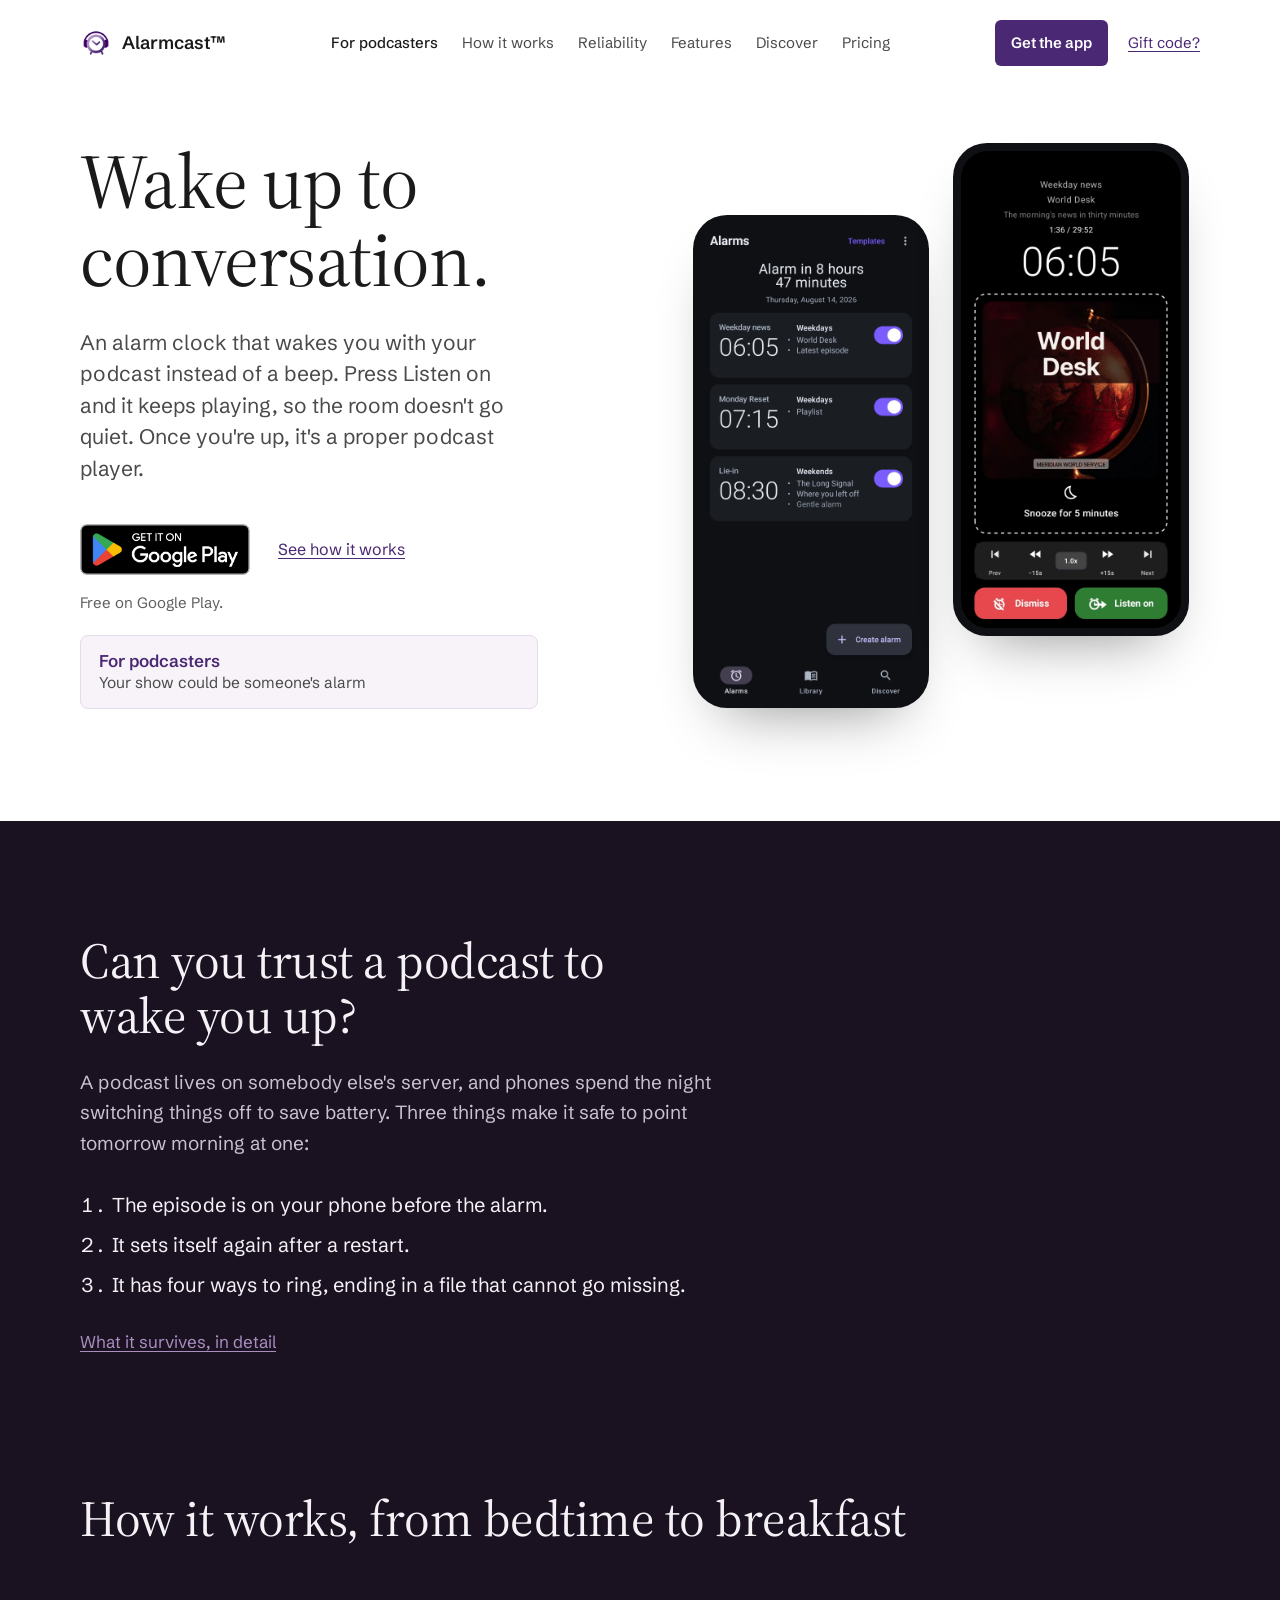
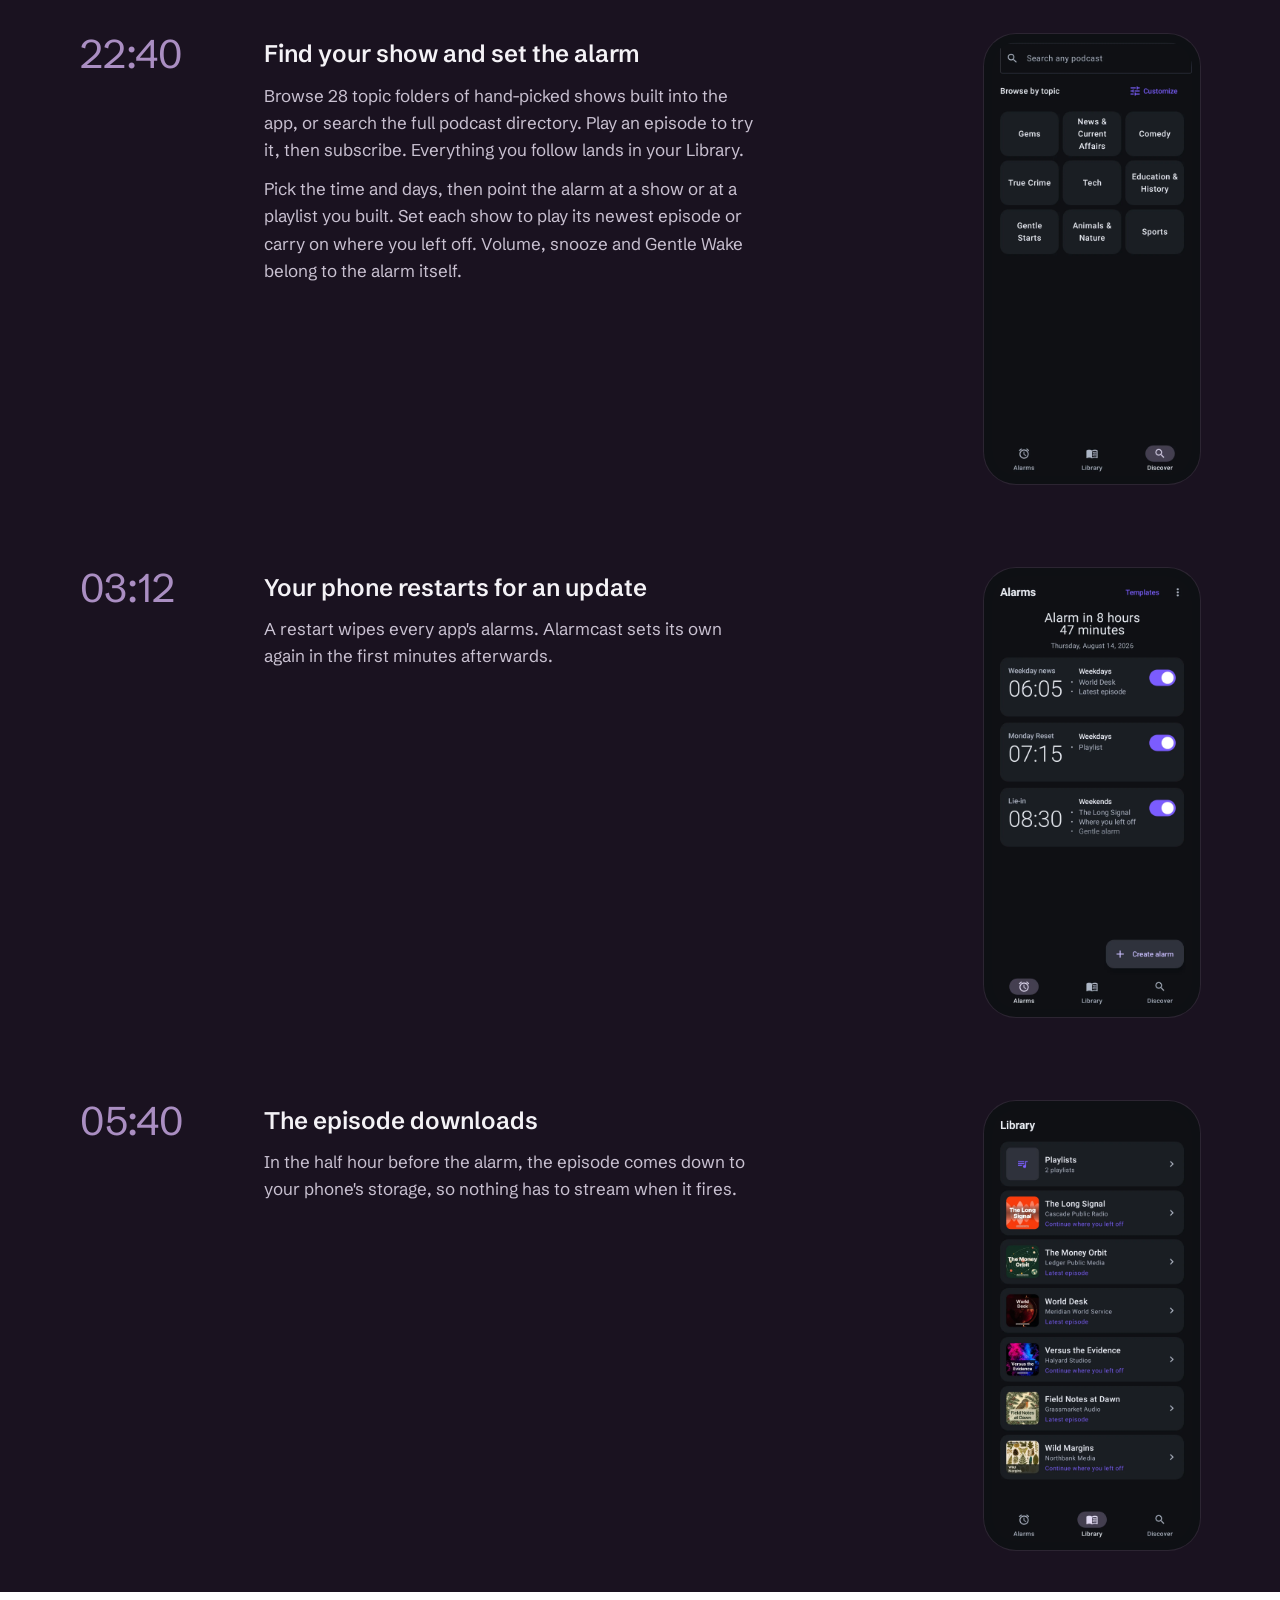
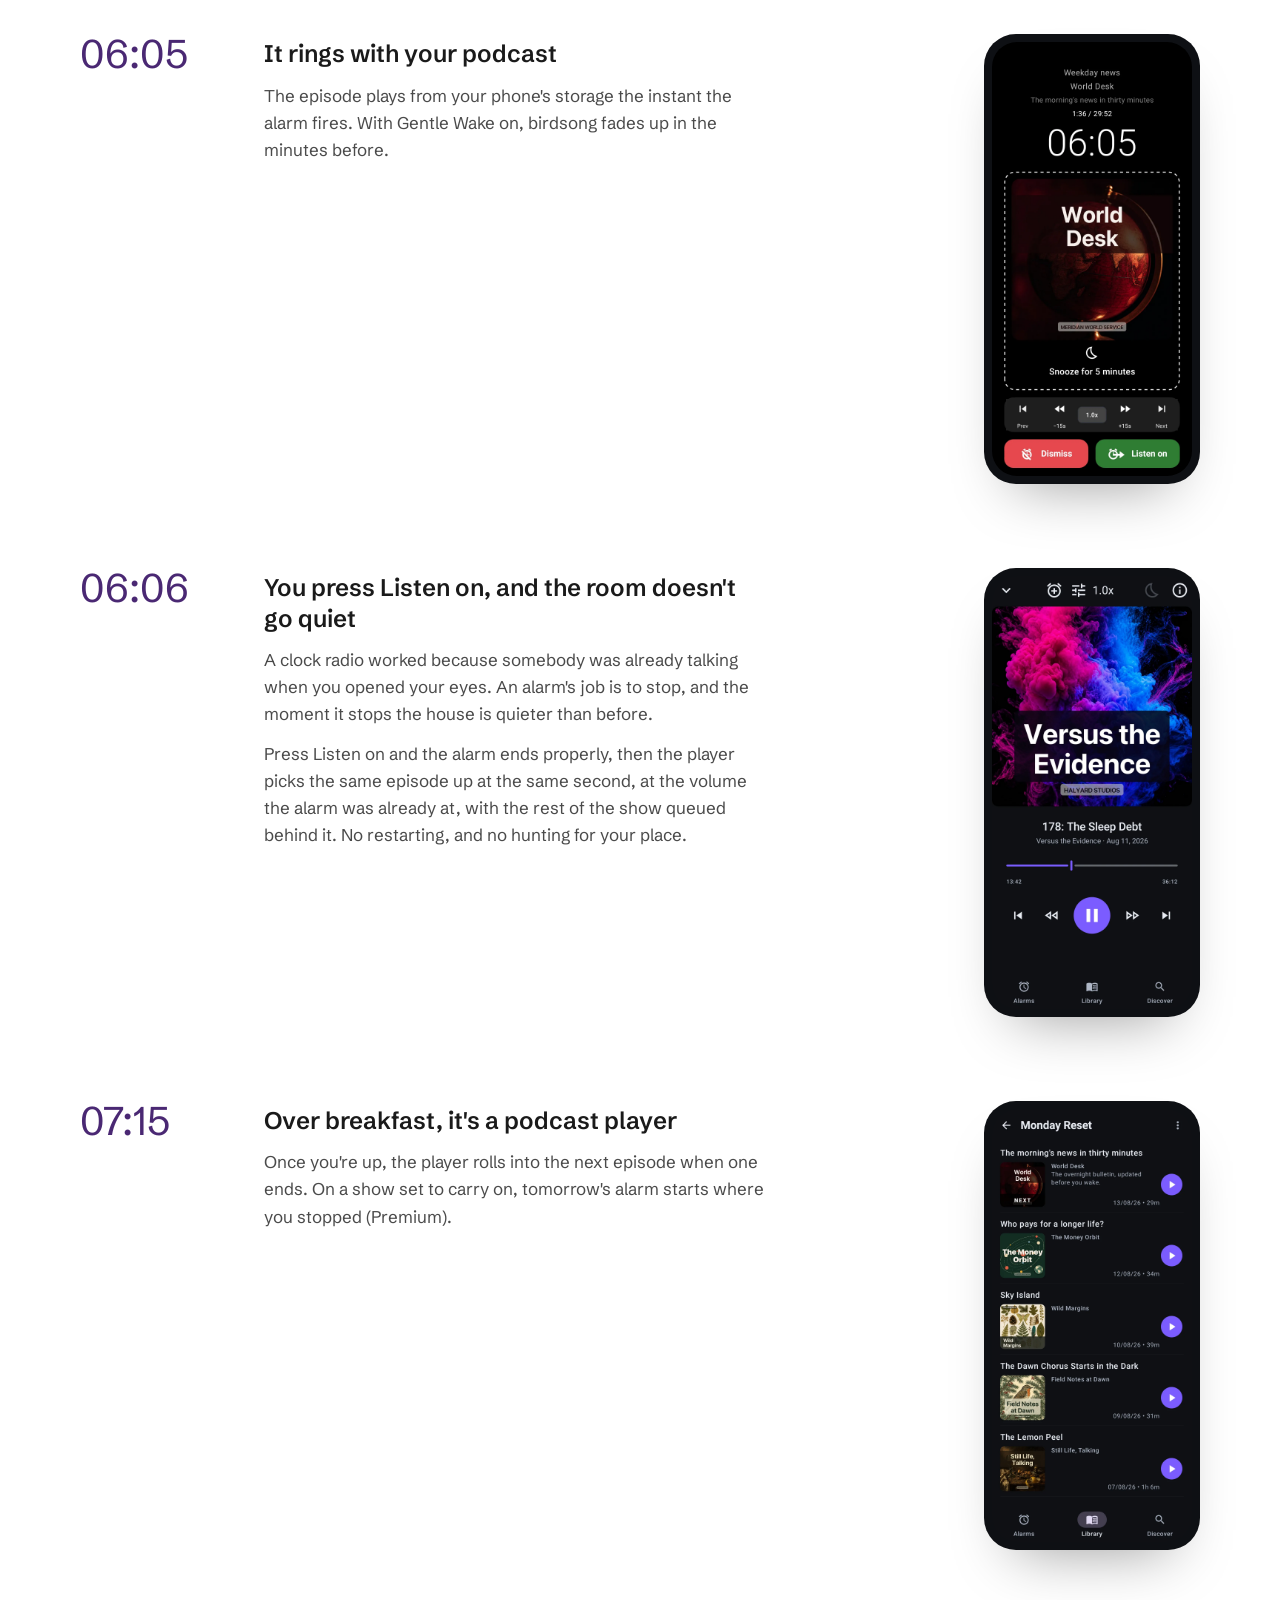
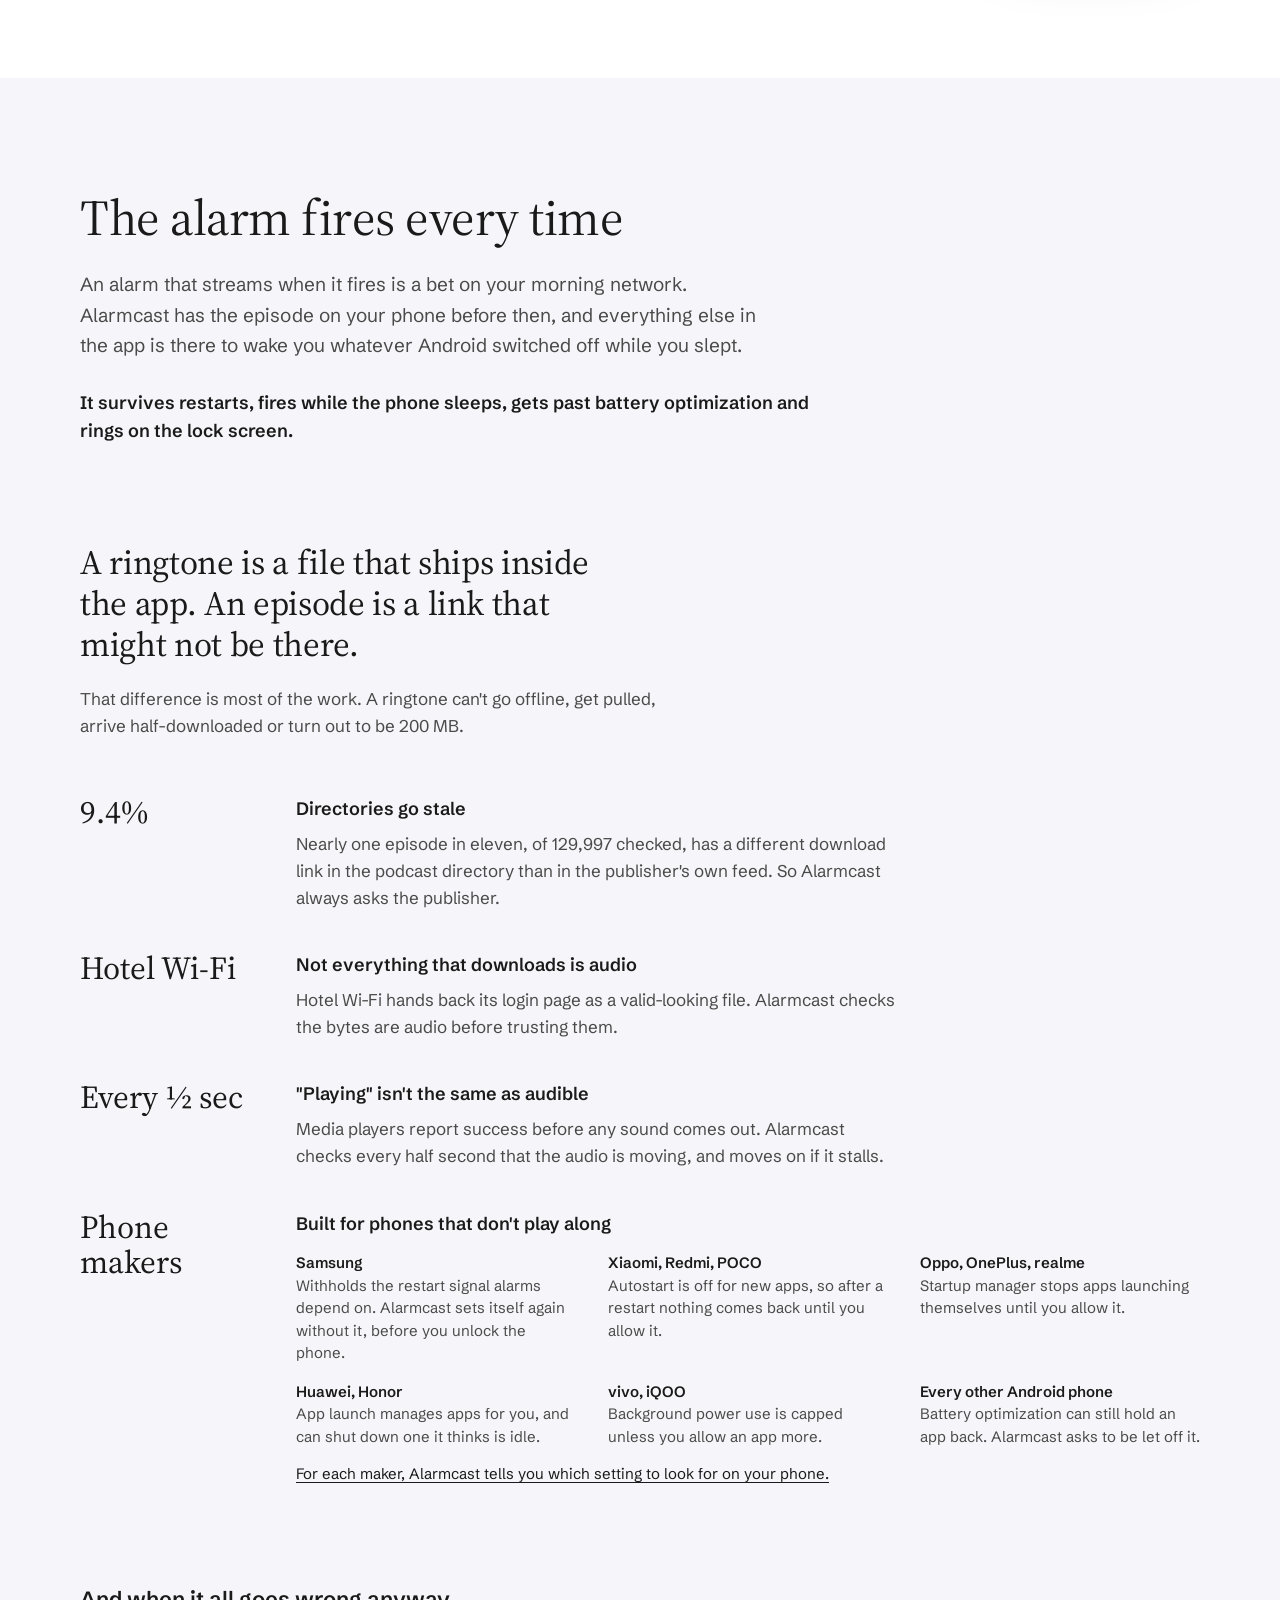
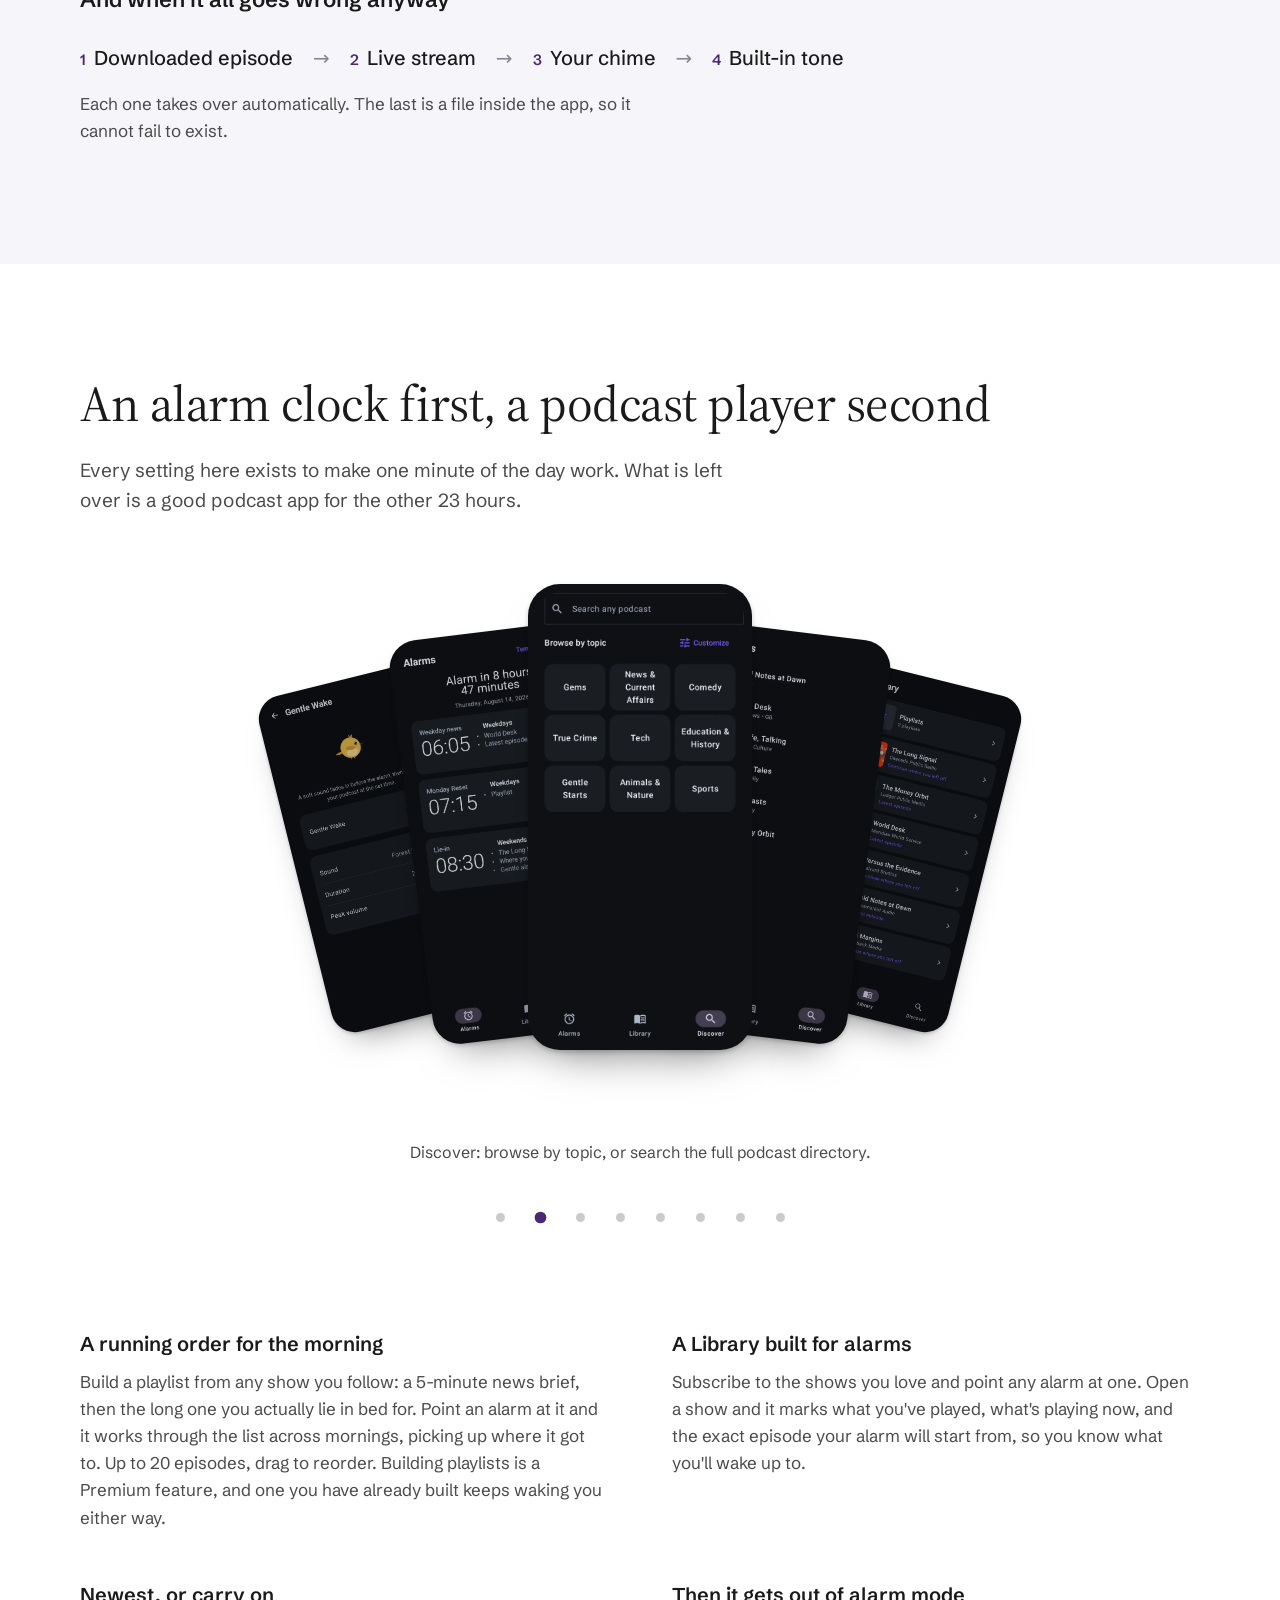
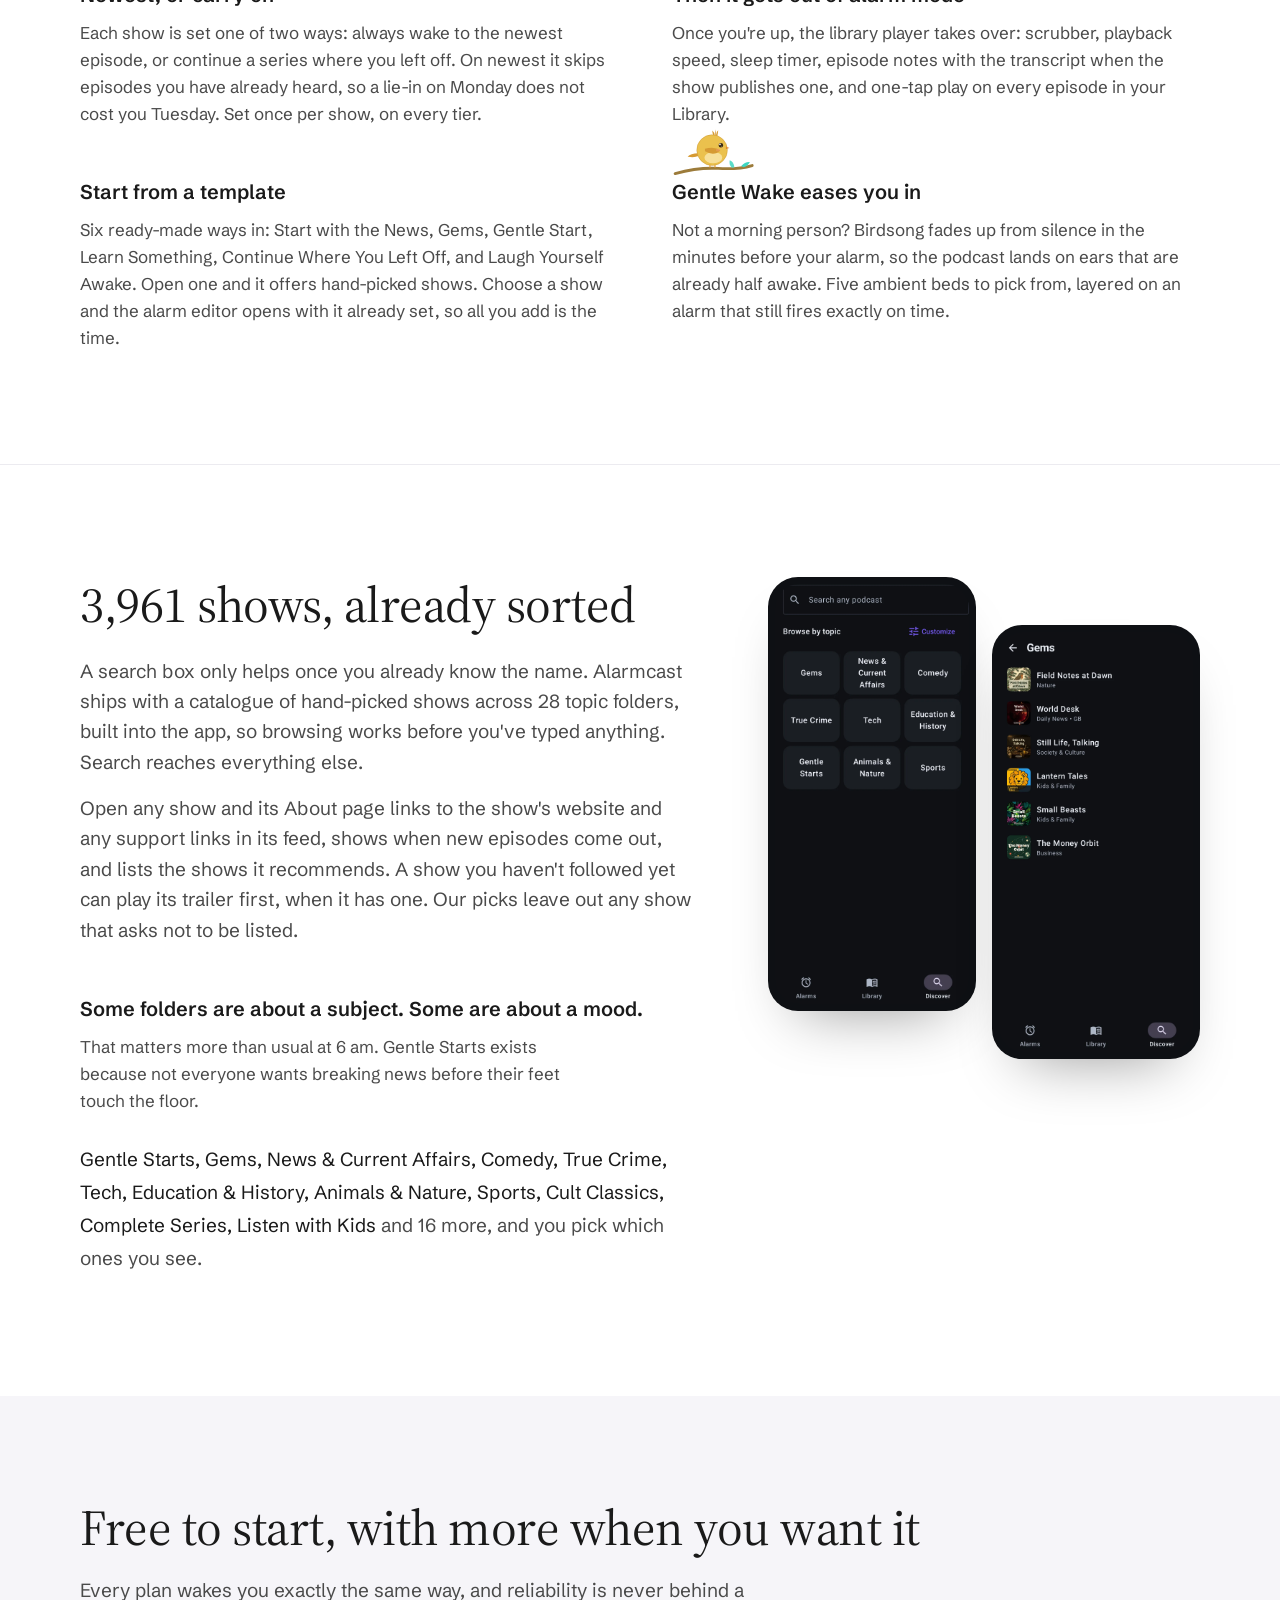
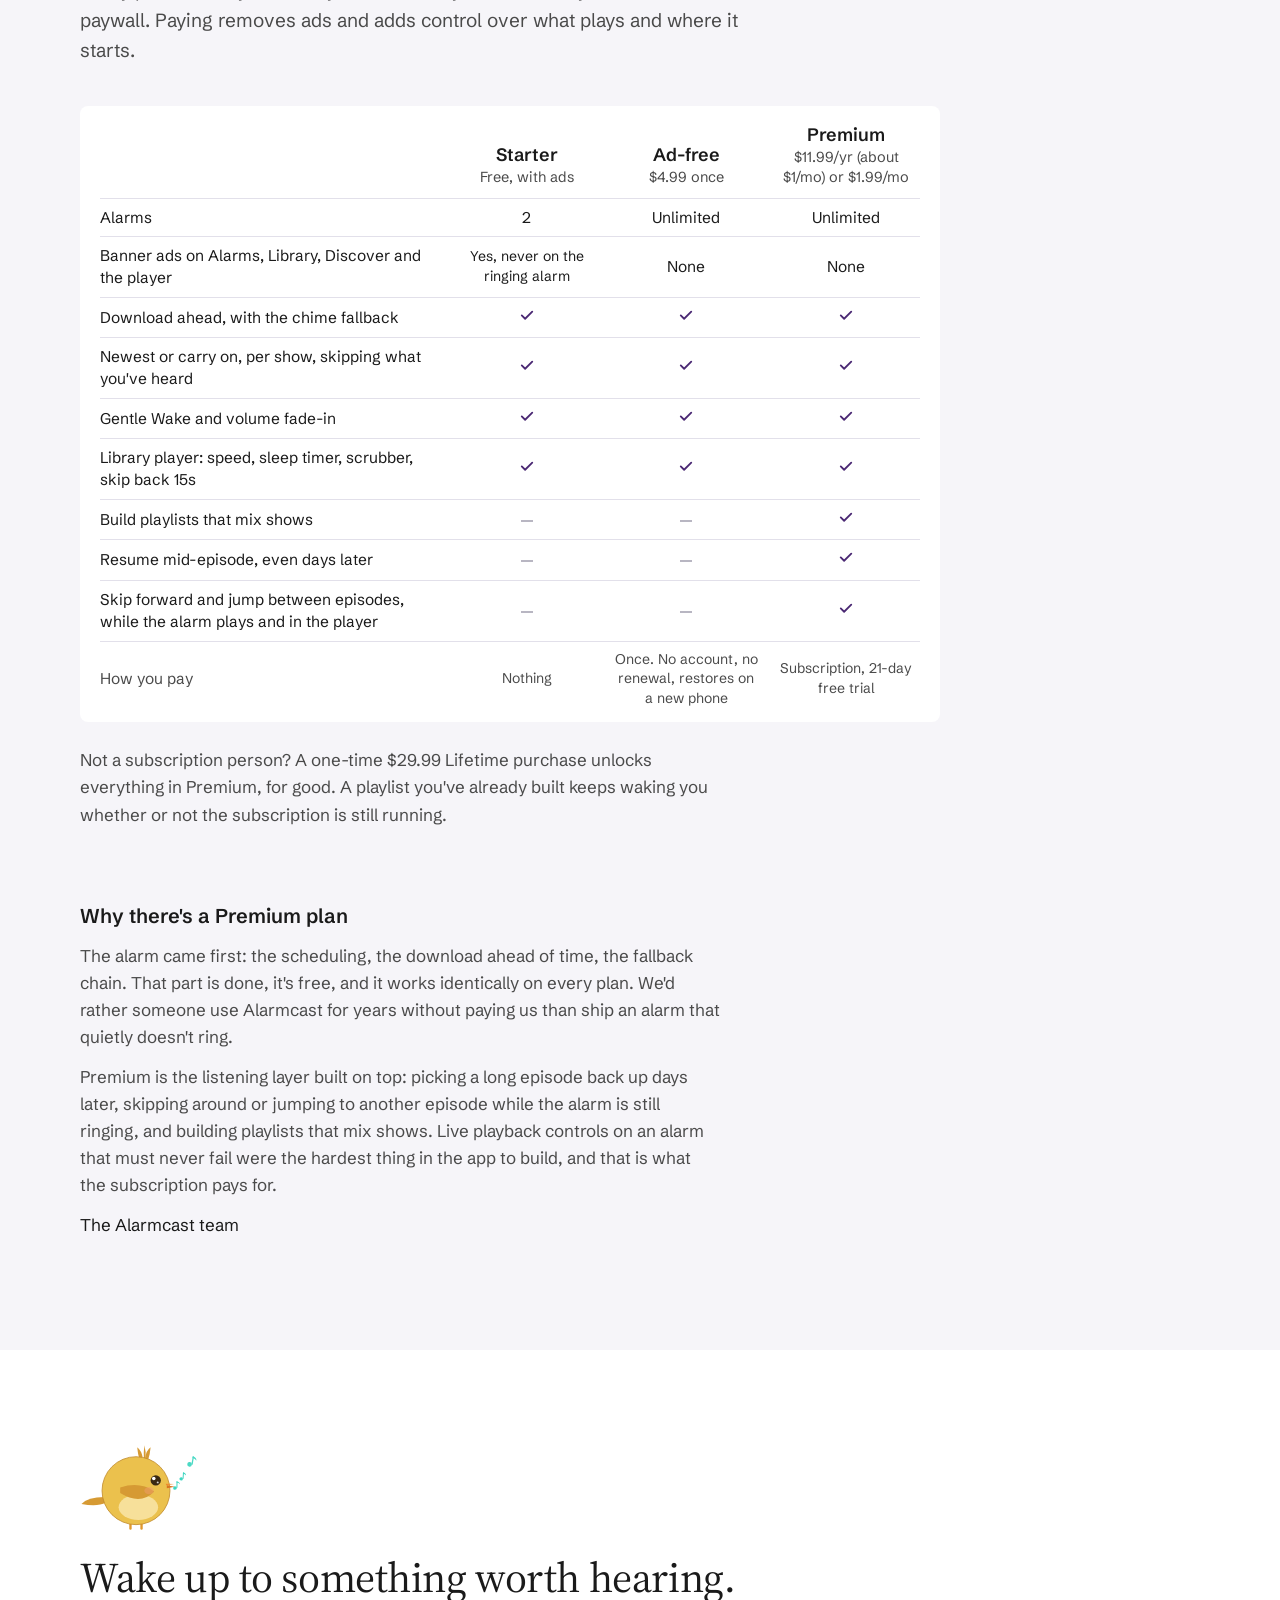
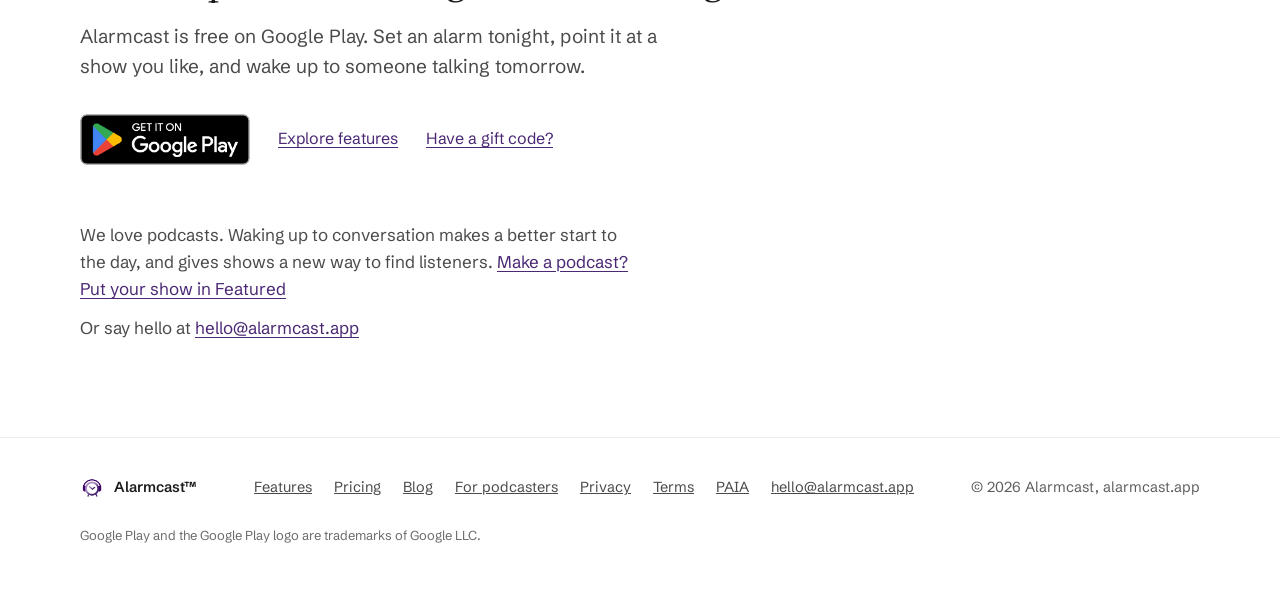
==== commit 2ab77e2a: "Home page: About page features and transcripts in episode notes" ====
--- a/index.html
+++ b/index.html
@@ -292,7 +292,7 @@
 <div style="flex: 1 1 340px; min-width: 0"><h3 style="margin: 0; font-size: 20px; font-weight: 600">A running order for the morning</h3><p style="margin: 8px 0 0; color: #4A4A4A">Build a playlist from any show you follow: a 5-minute news brief, then the long one you actually lie in bed for. Point an alarm at it and it works through the list across mornings, picking up where it got to. Up to 20 episodes, drag to reorder. Building playlists is a Premium feature, and one you have already built keeps waking you either way.</p></div>
 <div style="flex: 1 1 340px; min-width: 0"><h3 style="margin: 0; font-size: 20px; font-weight: 600">A Library built for alarms</h3><p style="margin: 8px 0 0; color: #4A4A4A">Subscribe to the shows you love and point any alarm at one. Open a show and it marks what you've played, what's playing now, and the exact episode your alarm will start from, so you know what you'll wake up to.</p></div>
 <div style="flex: 1 1 340px; min-width: 0"><h3 style="margin: 0; font-size: 20px; font-weight: 600">Newest, or carry on</h3><p style="margin: 8px 0 0; color: #4A4A4A">Each show is set one of two ways: always wake to the newest episode, or continue a series where you left off. On newest it skips episodes you have already heard, so a lie-in on Monday does not cost you Tuesday. Set once per show, on every tier.</p></div>
-<div style="flex: 1 1 340px; min-width: 0"><h3 style="margin: 0; font-size: 20px; font-weight: 600">Then it gets out of alarm mode</h3><p style="margin: 8px 0 0; color: #4A4A4A">Once you're up, the library player takes over: scrubber, playback speed, sleep timer, episode notes, and one-tap play on every episode in your Library.</p></div>
+<div style="flex: 1 1 340px; min-width: 0"><h3 style="margin: 0; font-size: 20px; font-weight: 600">Then it gets out of alarm mode</h3><p style="margin: 8px 0 0; color: #4A4A4A">Once you're up, the library player takes over: scrubber, playback speed, sleep timer, episode notes with the transcript when the show publishes one, and one-tap play on every episode in your Library.</p></div>
 <div style="flex: 1 1 340px; min-width: 0"><h3 style="margin: 0; font-size: 20px; font-weight: 600">Start from a template</h3><p style="margin: 8px 0 0; color: #4A4A4A">Six ready-made ways in: Start with the News, Gems, Gentle Start, Learn Something, Continue Where You Left Off, and Laugh Yourself Awake. Open one and it offers hand-picked shows. Choose a show and the alarm editor opens with it already set, so all you add is the time.</p></div>
 <div style="flex: 1 1 340px; min-width: 0"><span style="display: block; position: relative; width: 82px; height: 48px; margin: -48px 0 0 0"><img src="/assets/bird-branch.svg" alt="A small bird perched calmly on a branch" width="115" height="115" style="position: absolute; left: -17px; top: -47px; width: 115px; height: 115px; max-width: none"></span><h3 style="margin: 0; font-size: 20px; font-weight: 600">Gentle Wake eases you in</h3><p style="margin: 8px 0 0; color: #4A4A4A">Not a morning person? Birdsong fades up from silence in the minutes before your alarm, so the podcast lands on ears that are already half awake. Five ambient beds to pick from, layered on an alarm that still fires exactly on time.</p></div>
 </div>
@@ -303,6 +303,7 @@
 <div style="flex: 1 1 480px; min-width: 0">
 <h2 style="margin: 0; font-family: 'Source Serif 4', Georgia, serif; font-weight: 400; font-size: clamp(34px, 4vw, 50px); line-height: 1.1; letter-spacing: -0.01em">3,961 shows, already sorted</h2>
 <p style="margin: 24px 0 0; font-size: 19px; color: #4A4A4A; max-width: 52ch">A search box only helps once you already know the name. Alarmcast ships with a catalogue of hand-picked shows across 28 topic folders, built into the app, so browsing works before you've typed anything. Search reaches everything else.</p>
+<p style="margin: 16px 0 0; font-size: 19px; color: #4A4A4A; max-width: 52ch">Open any show and its About page links to the show's website and any support links in its feed, shows when new episodes come out, and lists the shows it recommends. A show you haven't followed yet can play its trailer first, when it has one. Our picks leave out any show that asks not to be listed.</p>
 <h3 style="margin: 48px 0 0; font-size: 20px; font-weight: 600">Some folders are about a subject. Some are about a mood.</h3>
 <p style="margin: 8px 0 0; color: #4A4A4A; max-width: 52ch">That matters more than usual at 6&nbsp;am. Gentle Starts exists because not everyone wants breaking news before their feet touch the floor.</p>
 <p style="margin: 28px 0 0; font-size: 19px; line-height: 1.75; max-width: 52ch">Gentle Starts, Gems, News &amp; Current Affairs, Comedy, True Crime, Tech, Education &amp; History, Animals &amp; Nature, Sports, Cult Classics, Complete Series, Listen with Kids <span style="color: #4A4A4A">and 16 more, and you pick which ones you see.</span></p>
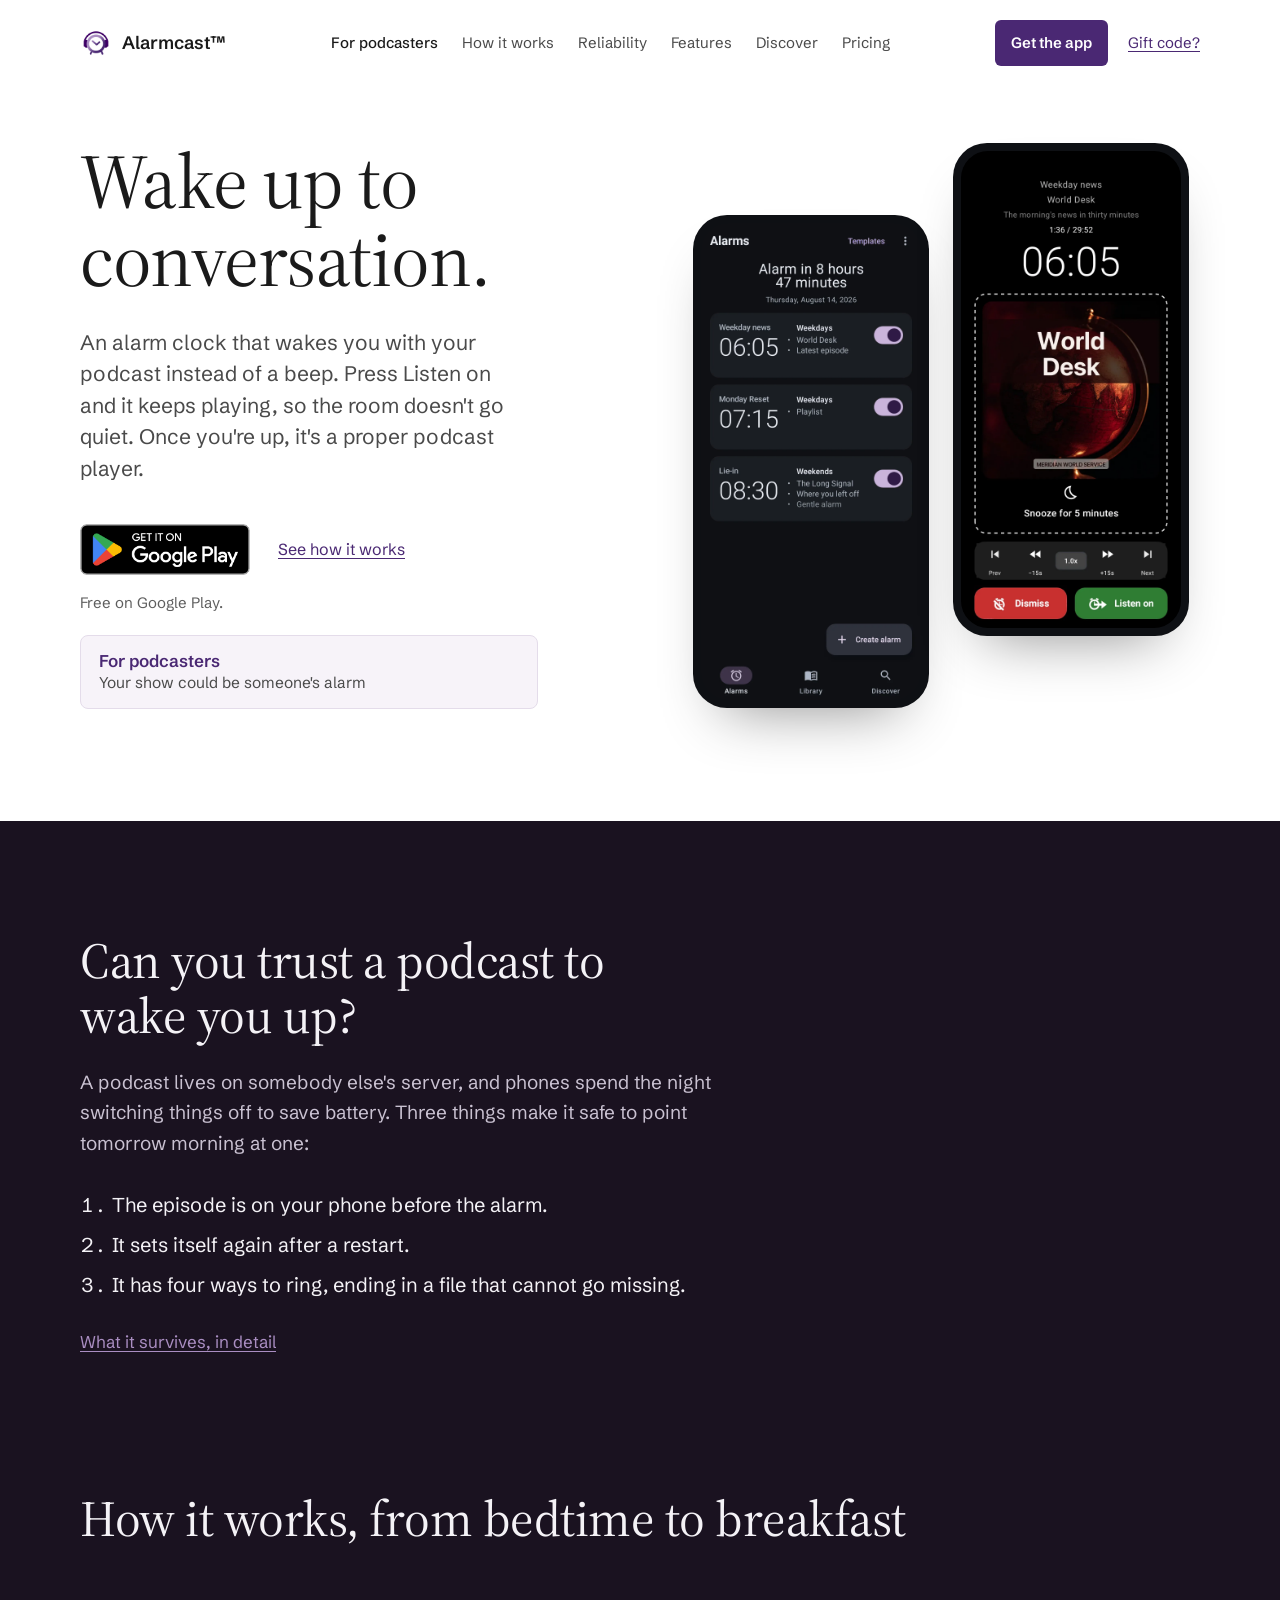
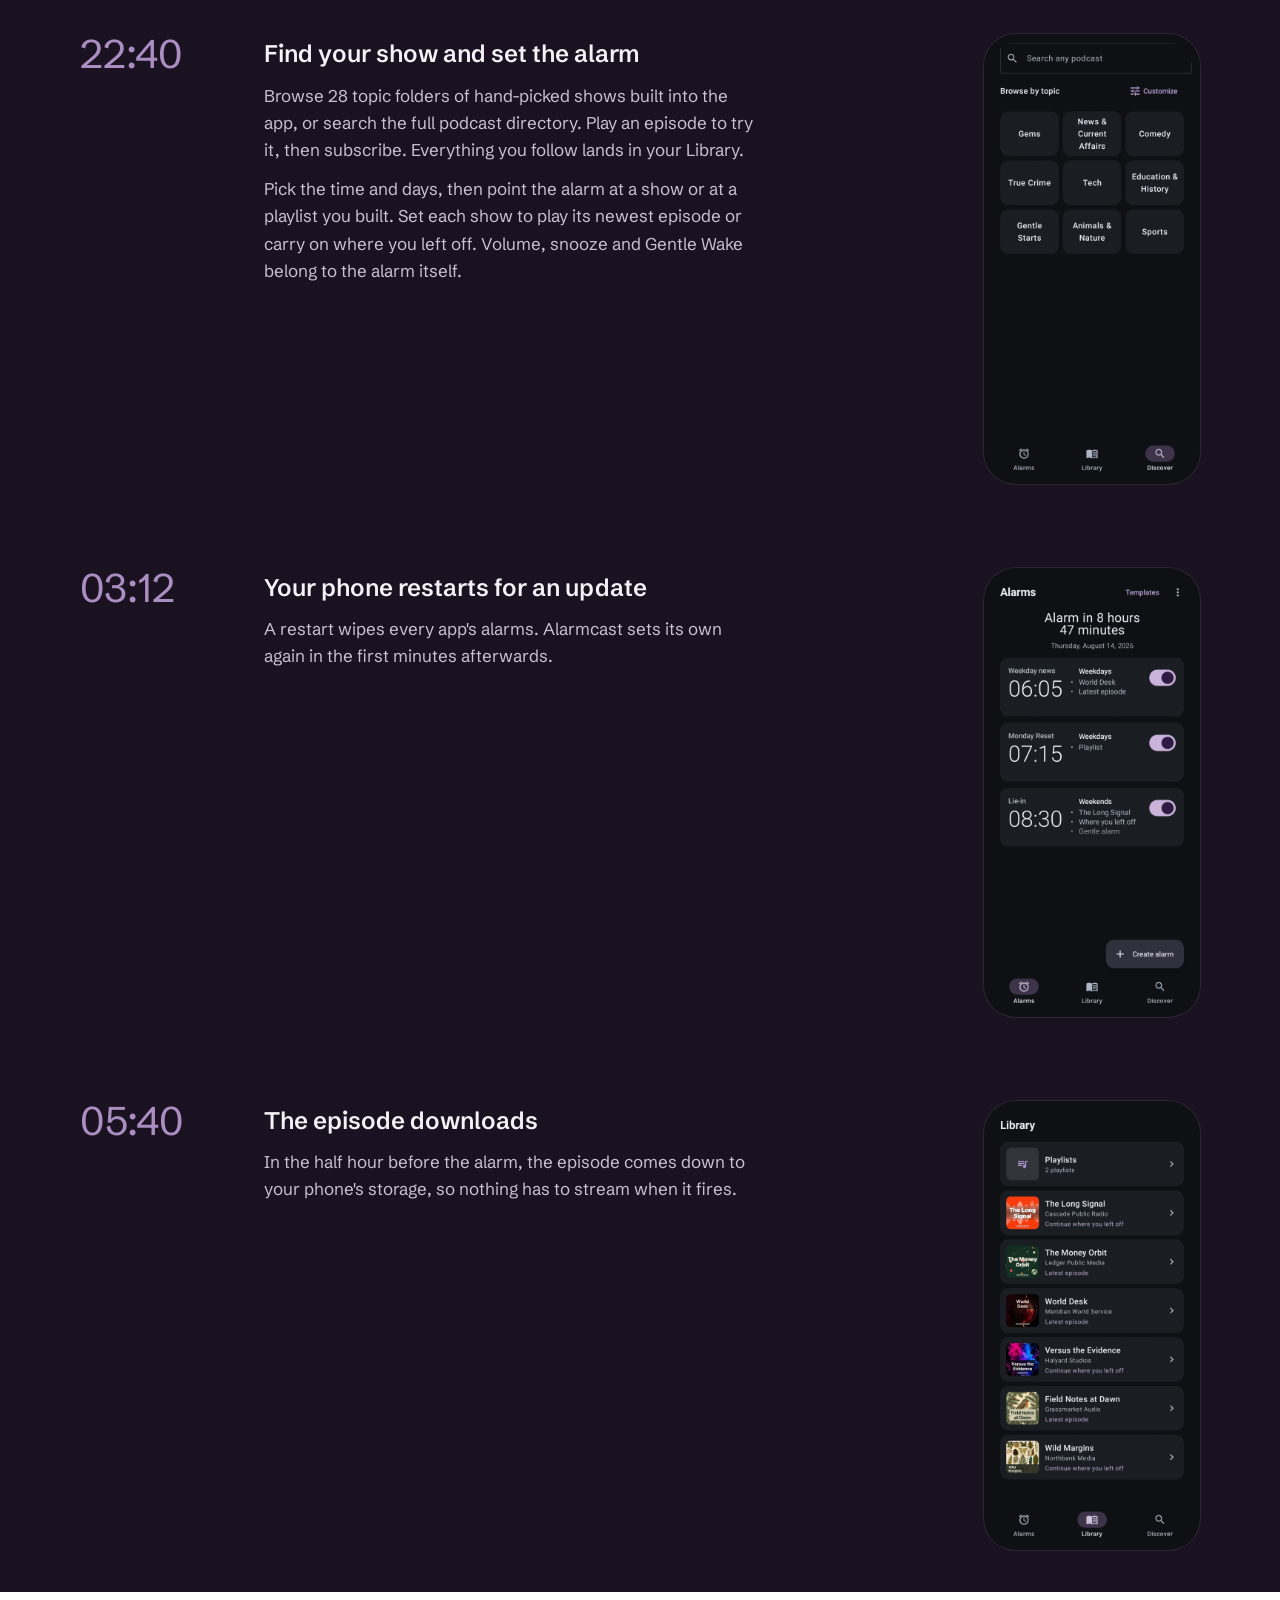
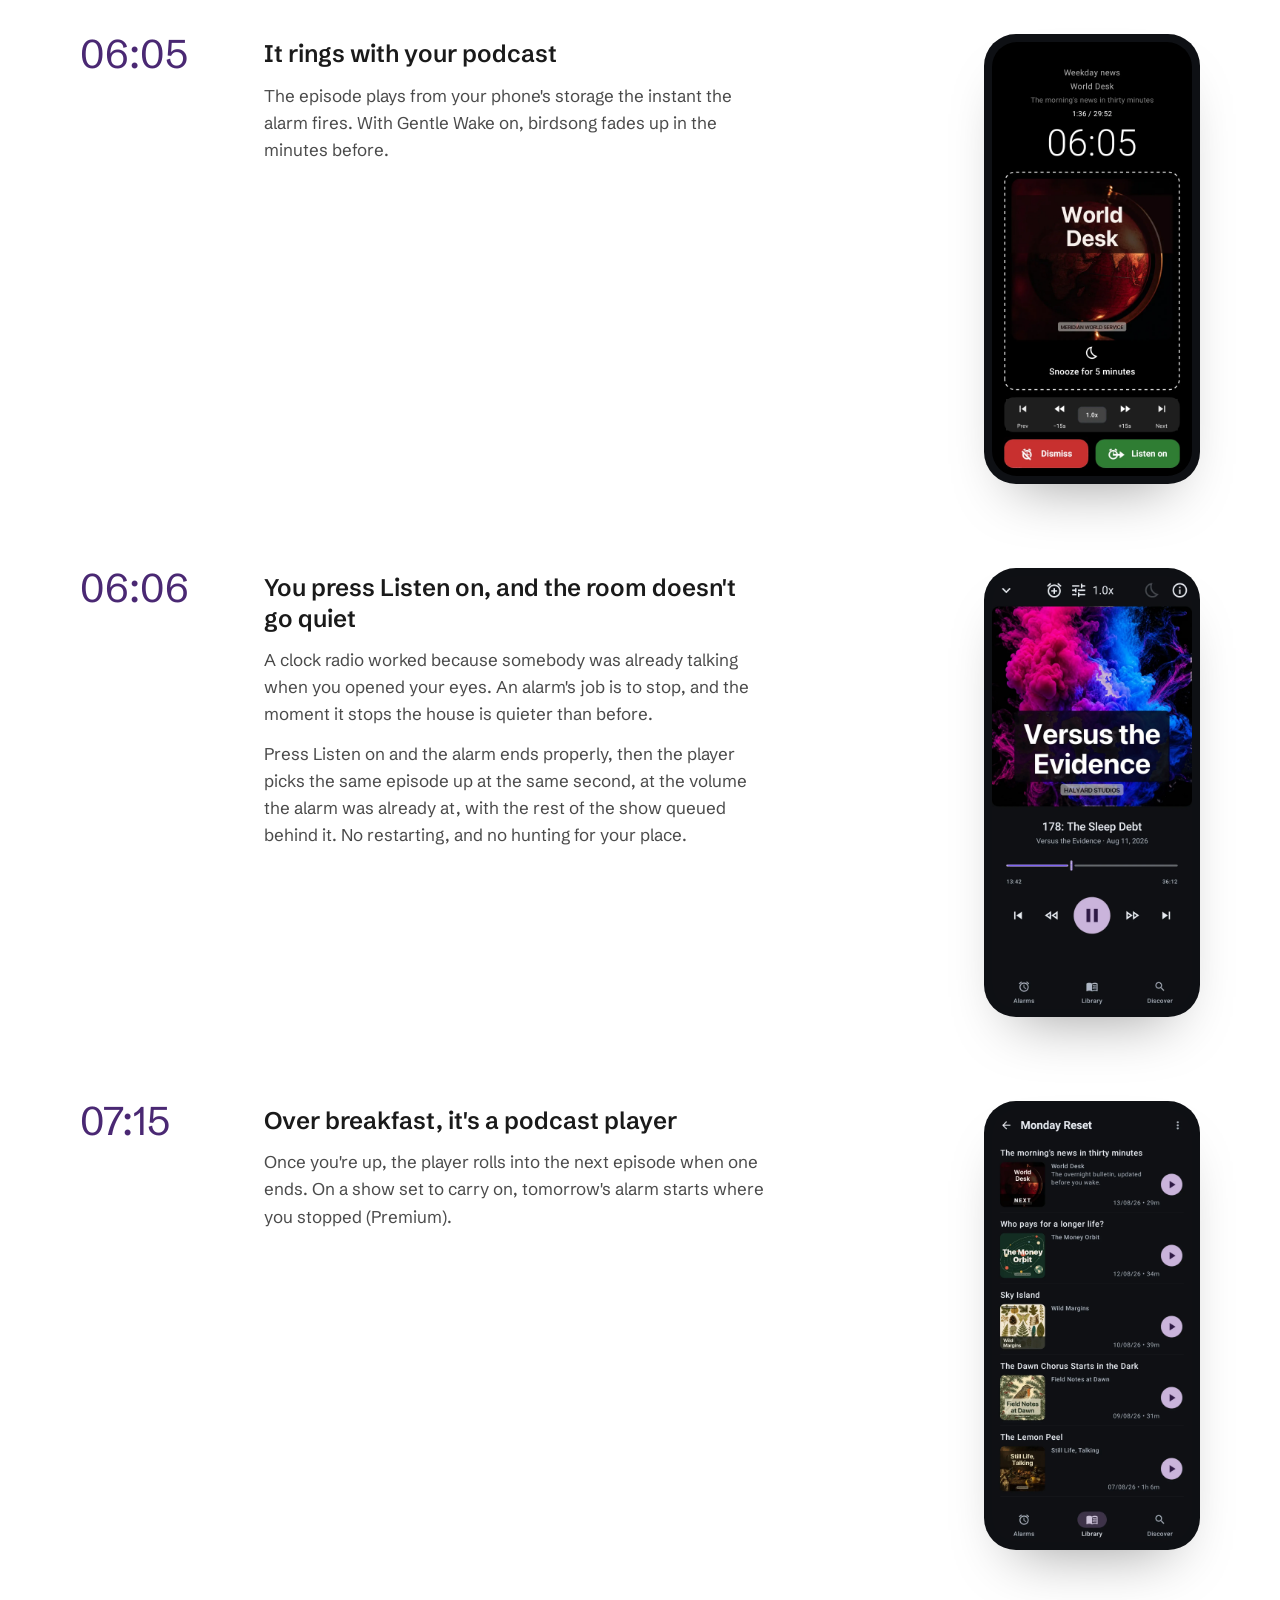
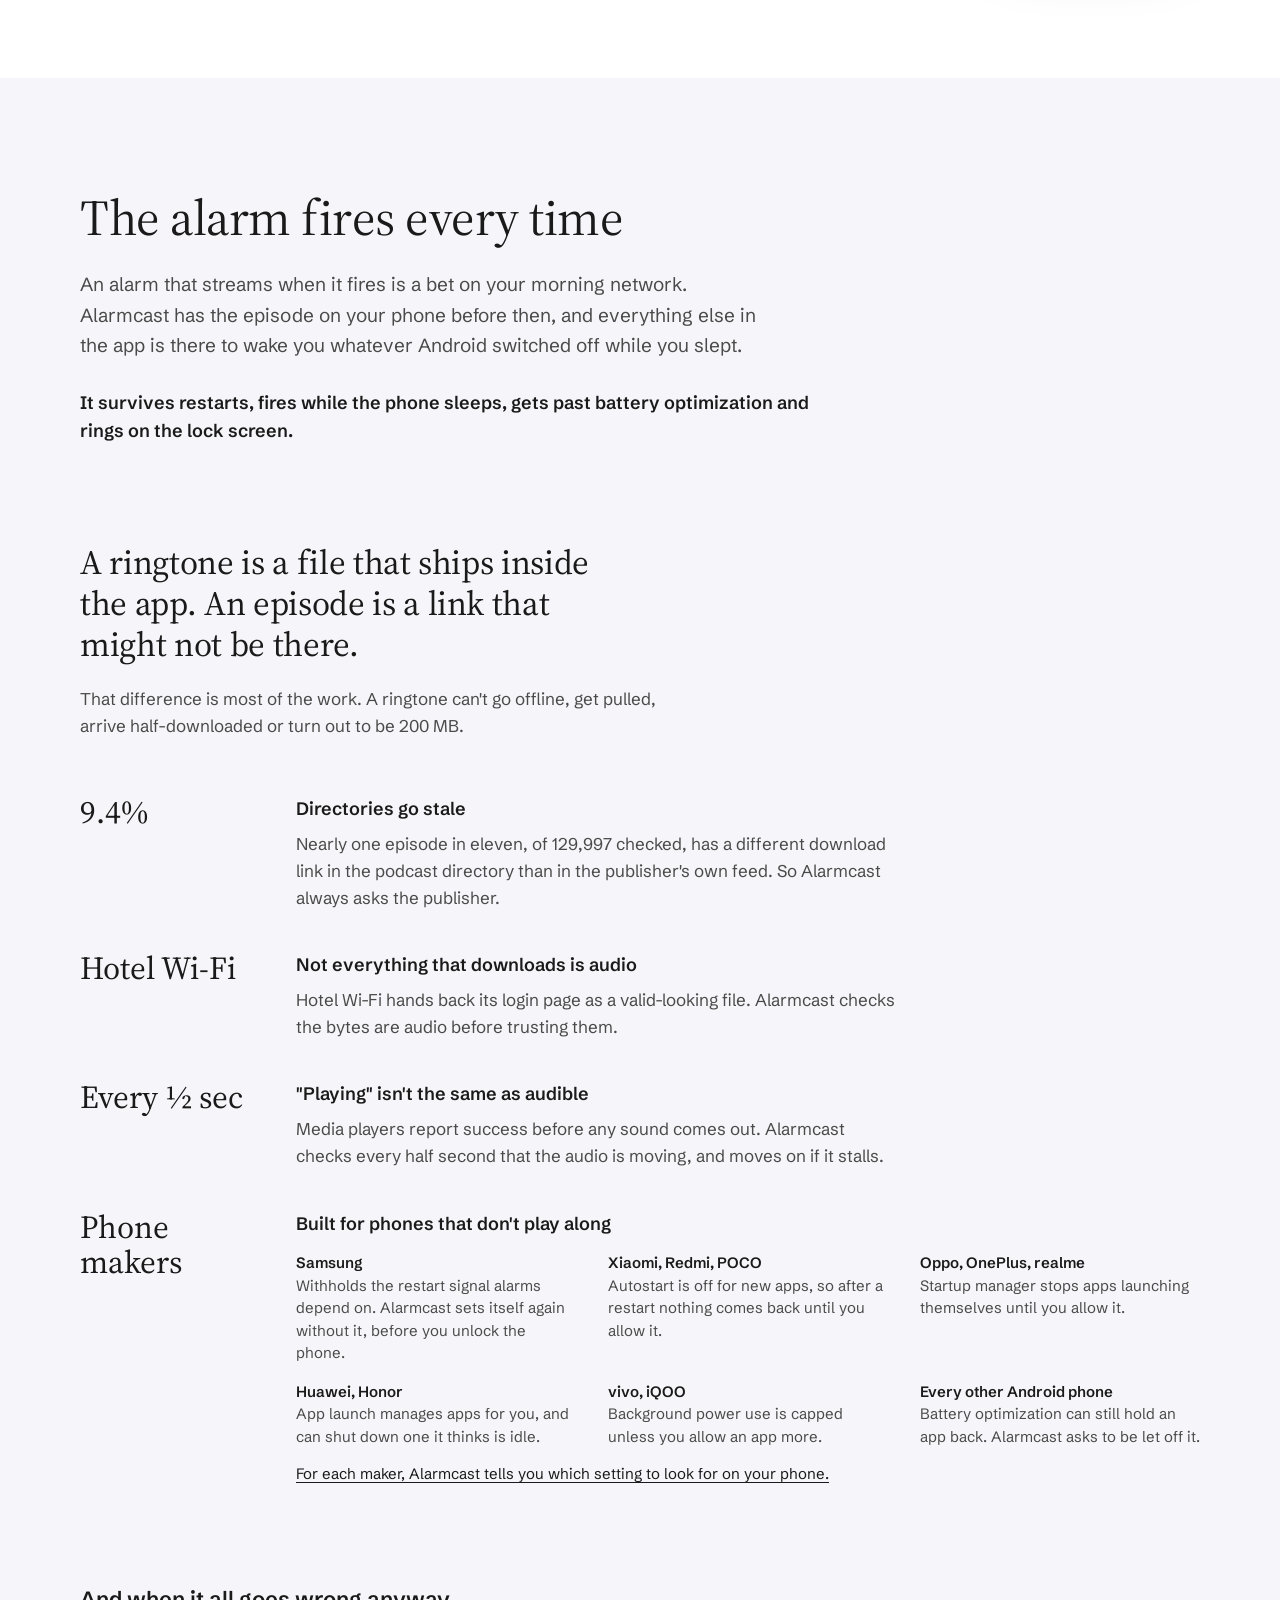
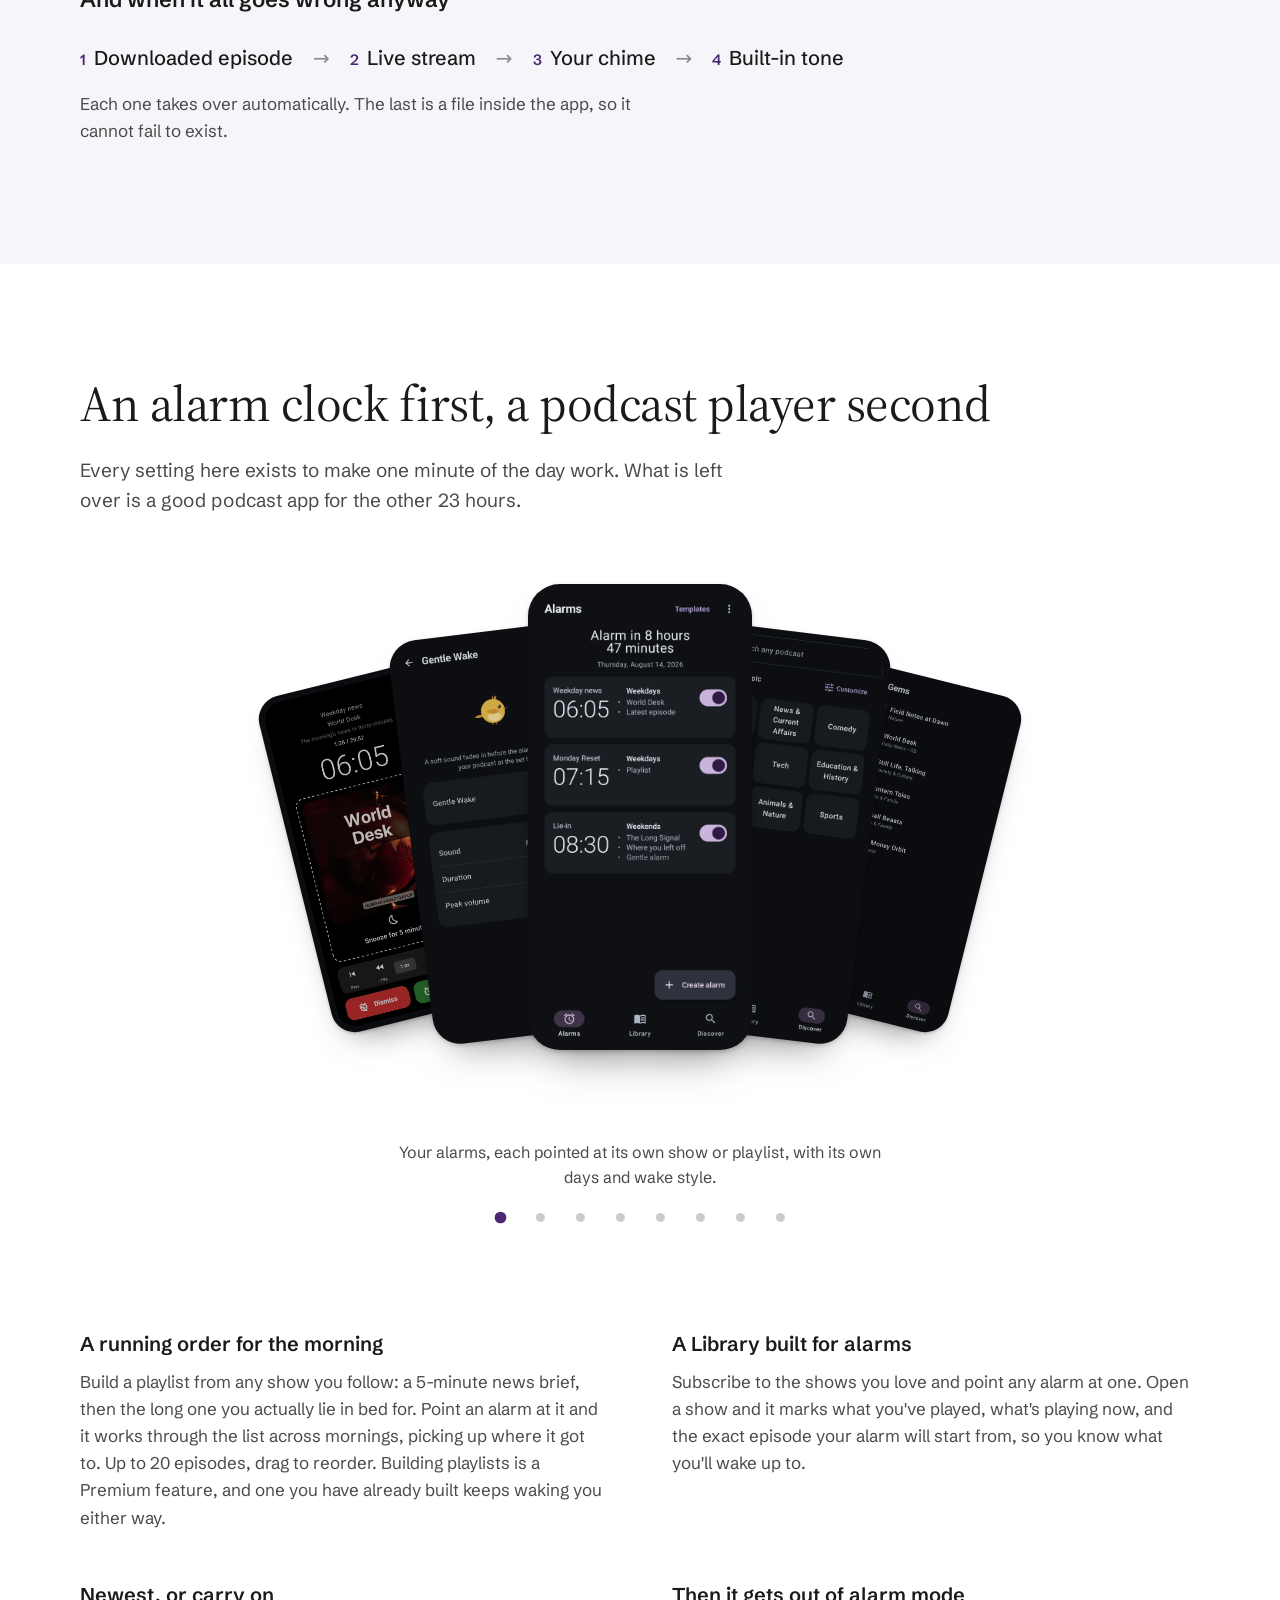
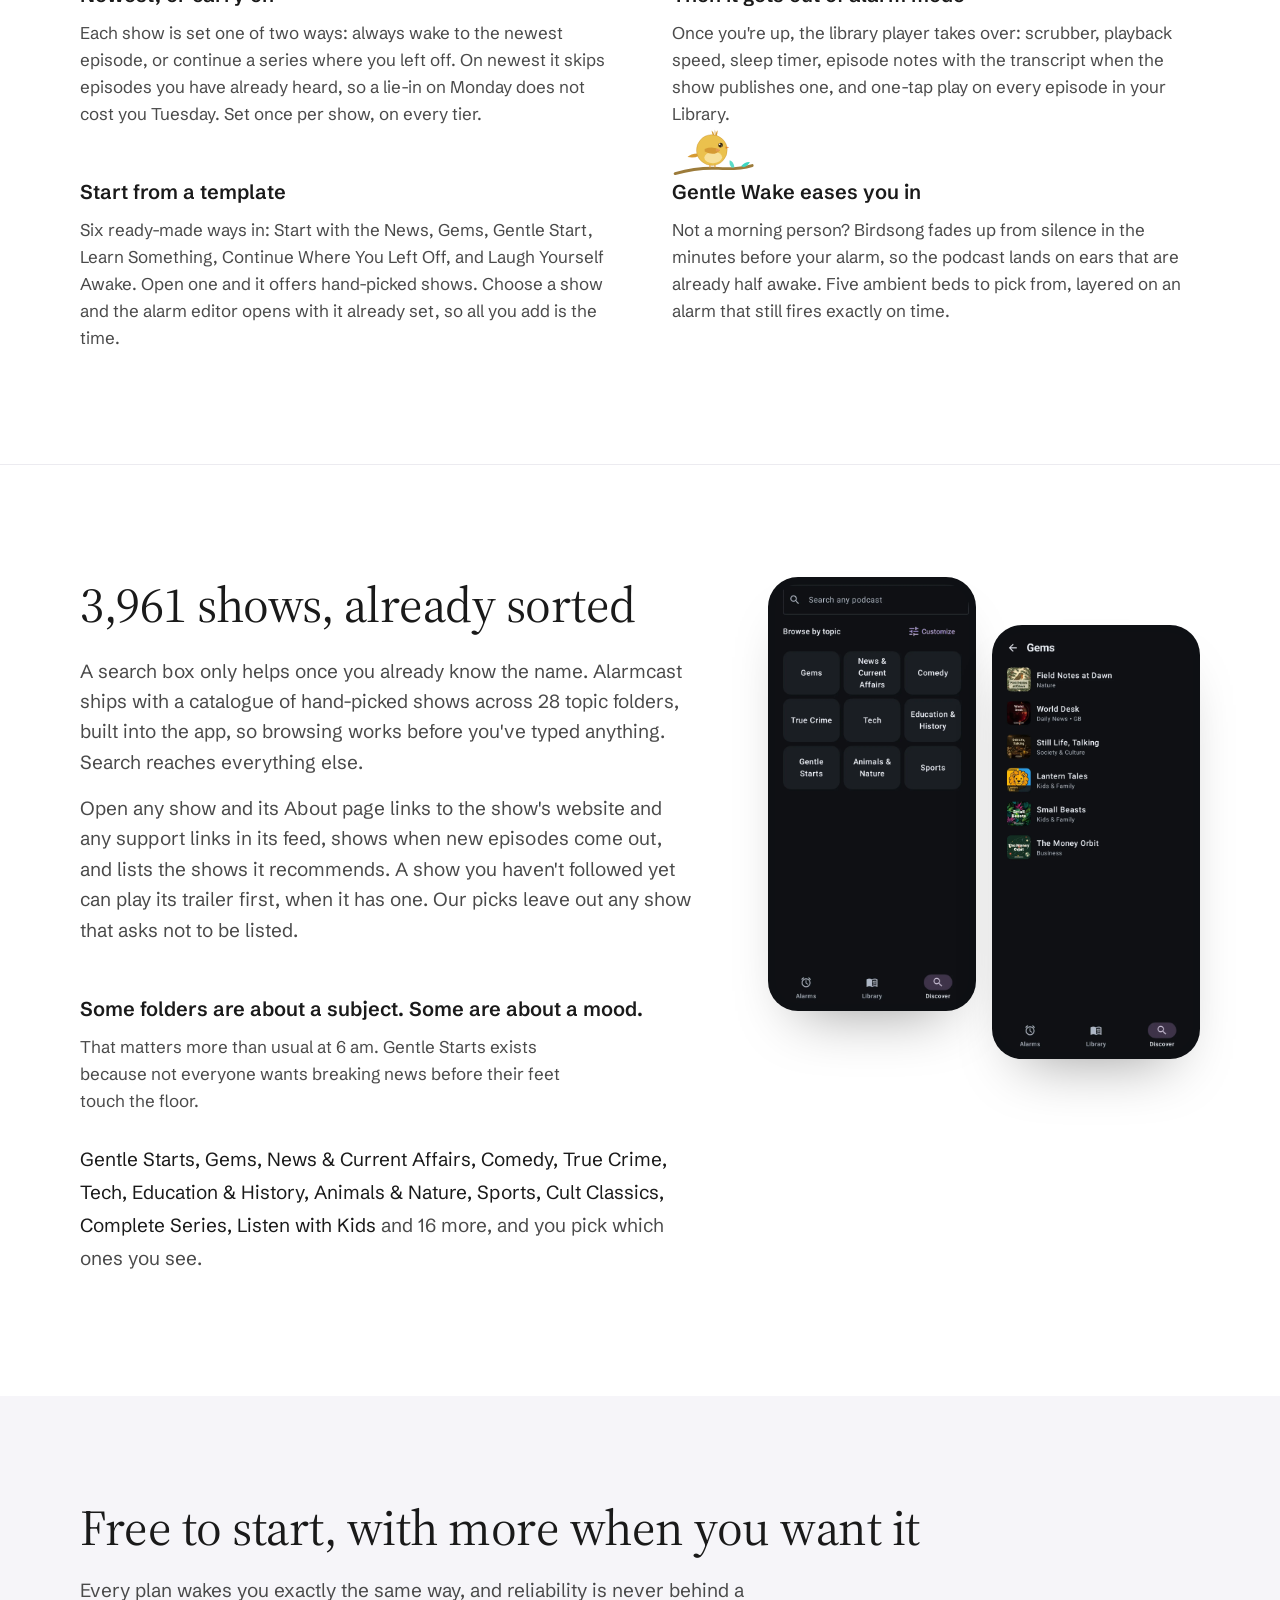
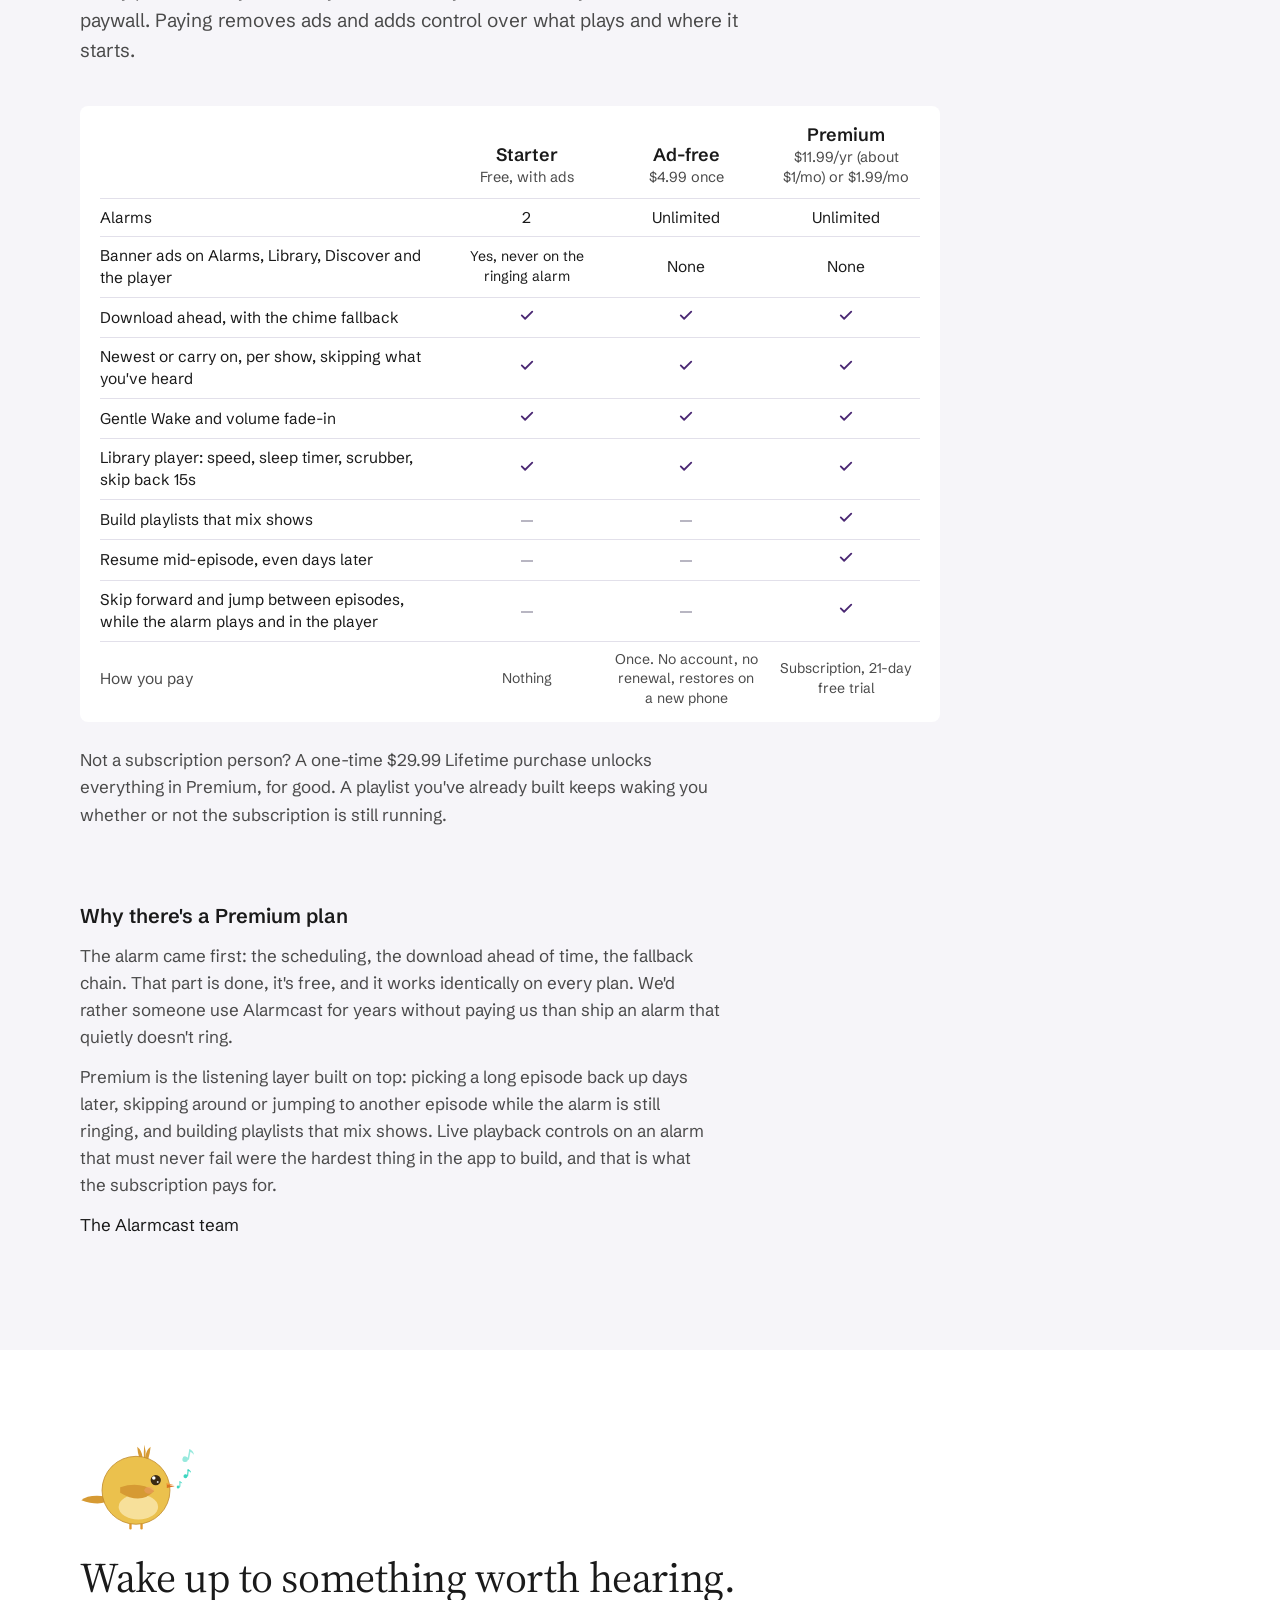
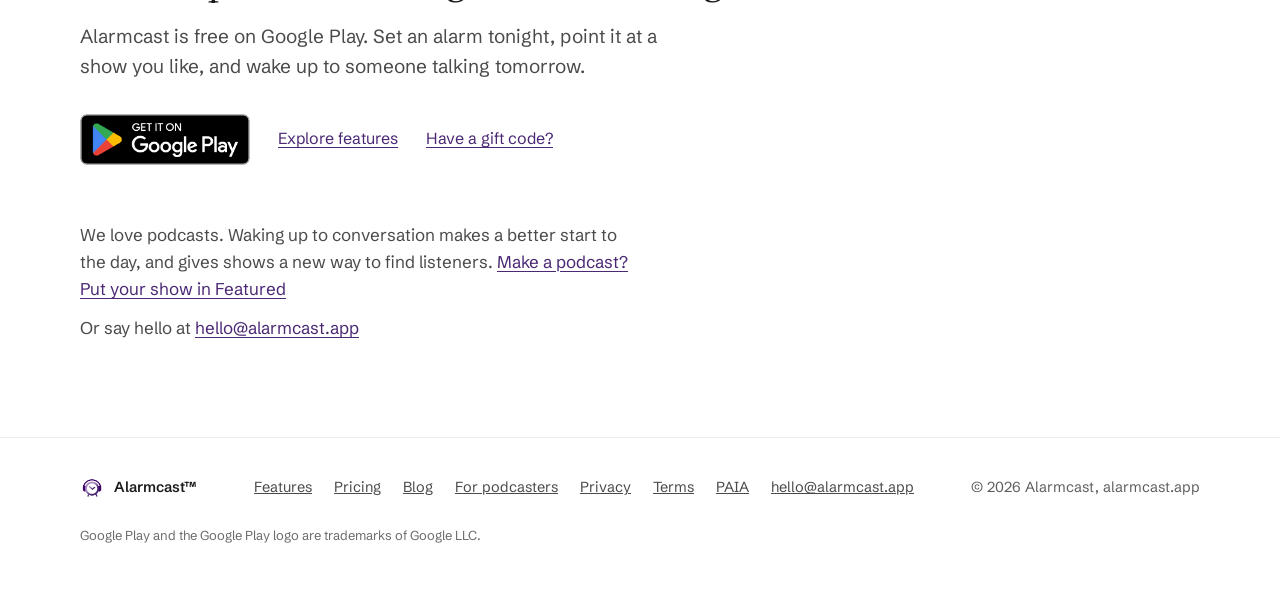
==== commit f5d84b98: "New link preview image: the app icon and name" ====
--- a/index.html
+++ b/index.html
@@ -17,7 +17,7 @@
 <meta property="og:image" content="https://alarmcast.app/assets/og-image.png" />
 <meta property="og:image:width" content="1200" />
 <meta property="og:image:height" content="630" />
-<meta property="og:image:alt" content="Alarmcast. Wake up to conversation: an alarm clock that wakes you with your podcast instead of a beep." />
+<meta property="og:image:alt" content="The Alarmcast app icon and name." />
 <meta name="twitter:card" content="summary_large_image" />
   <link rel="preload" href="/assets/fonts/source-serif-4-latin.woff2" as="font" type="font/woff2" crossorigin>
   <link rel="preload" href="/assets/fonts/schibsted-grotesk-latin.woff2" as="font" type="font/woff2" crossorigin>
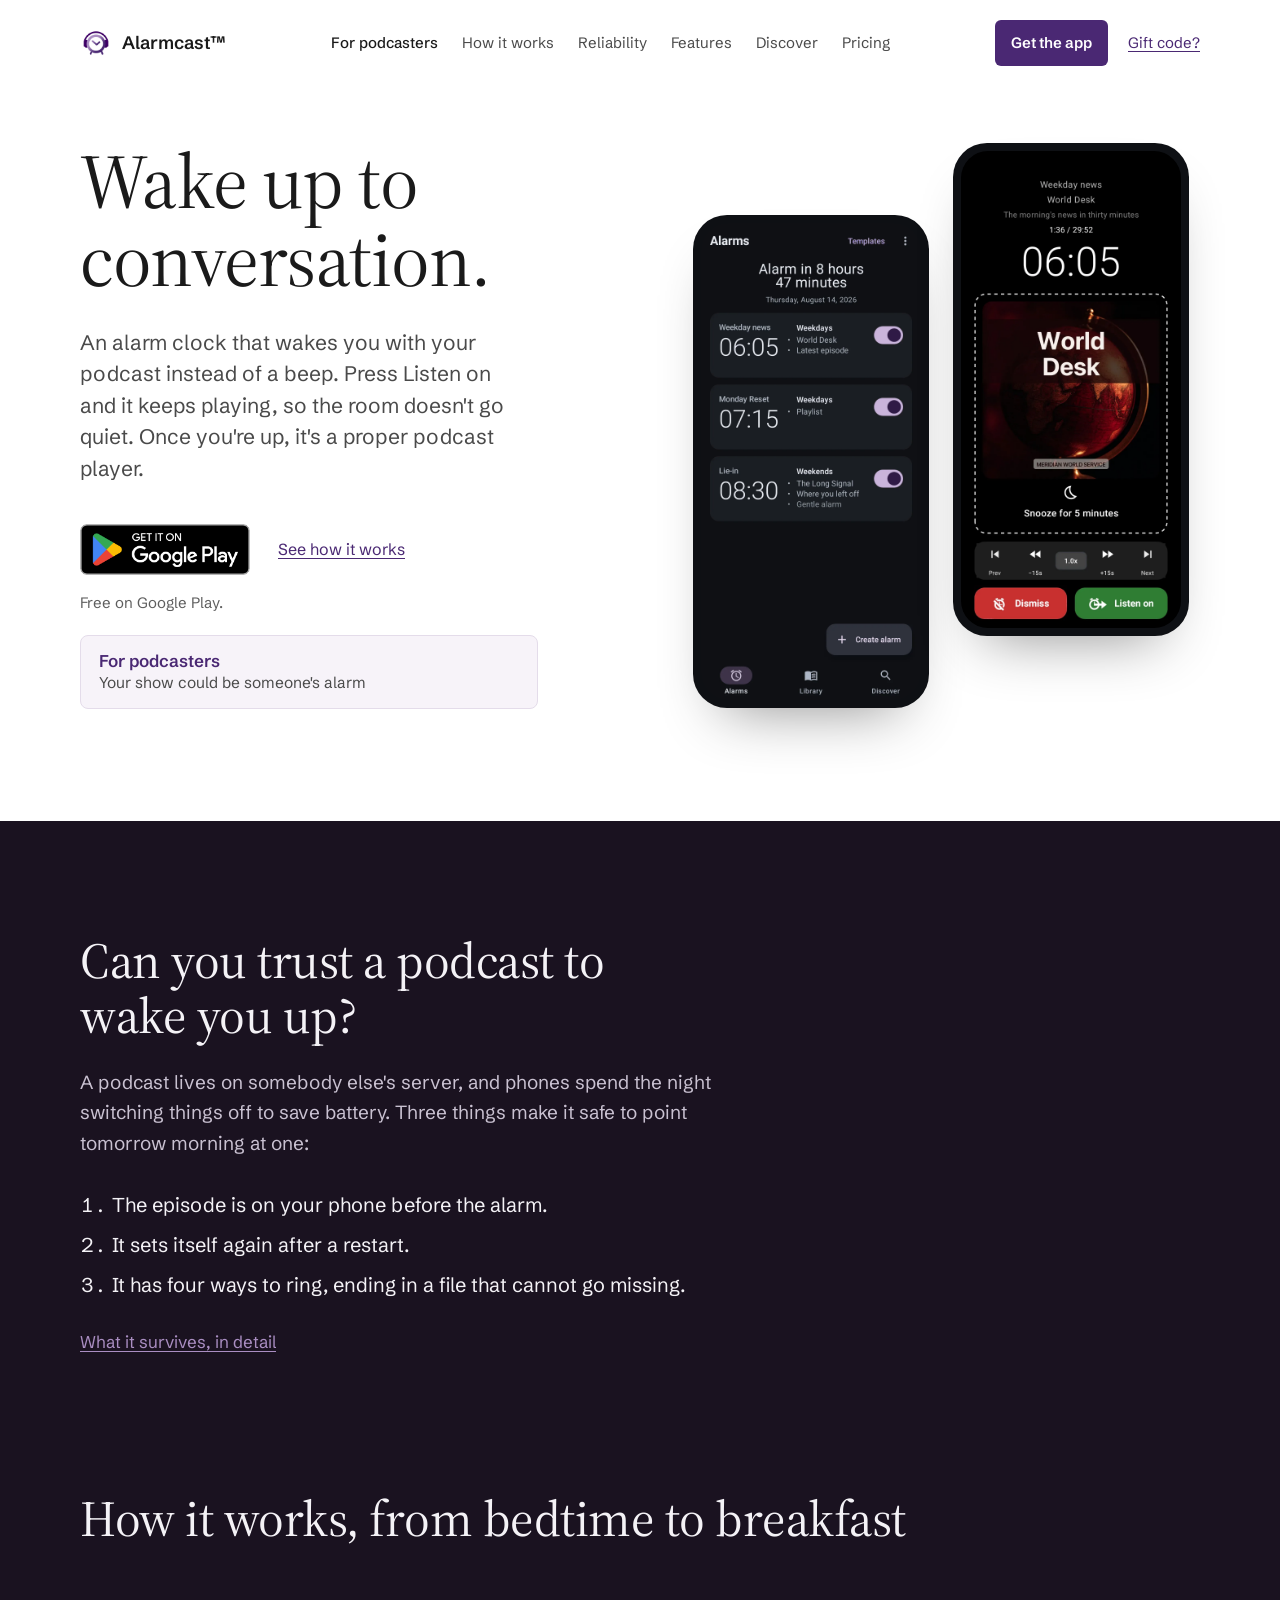
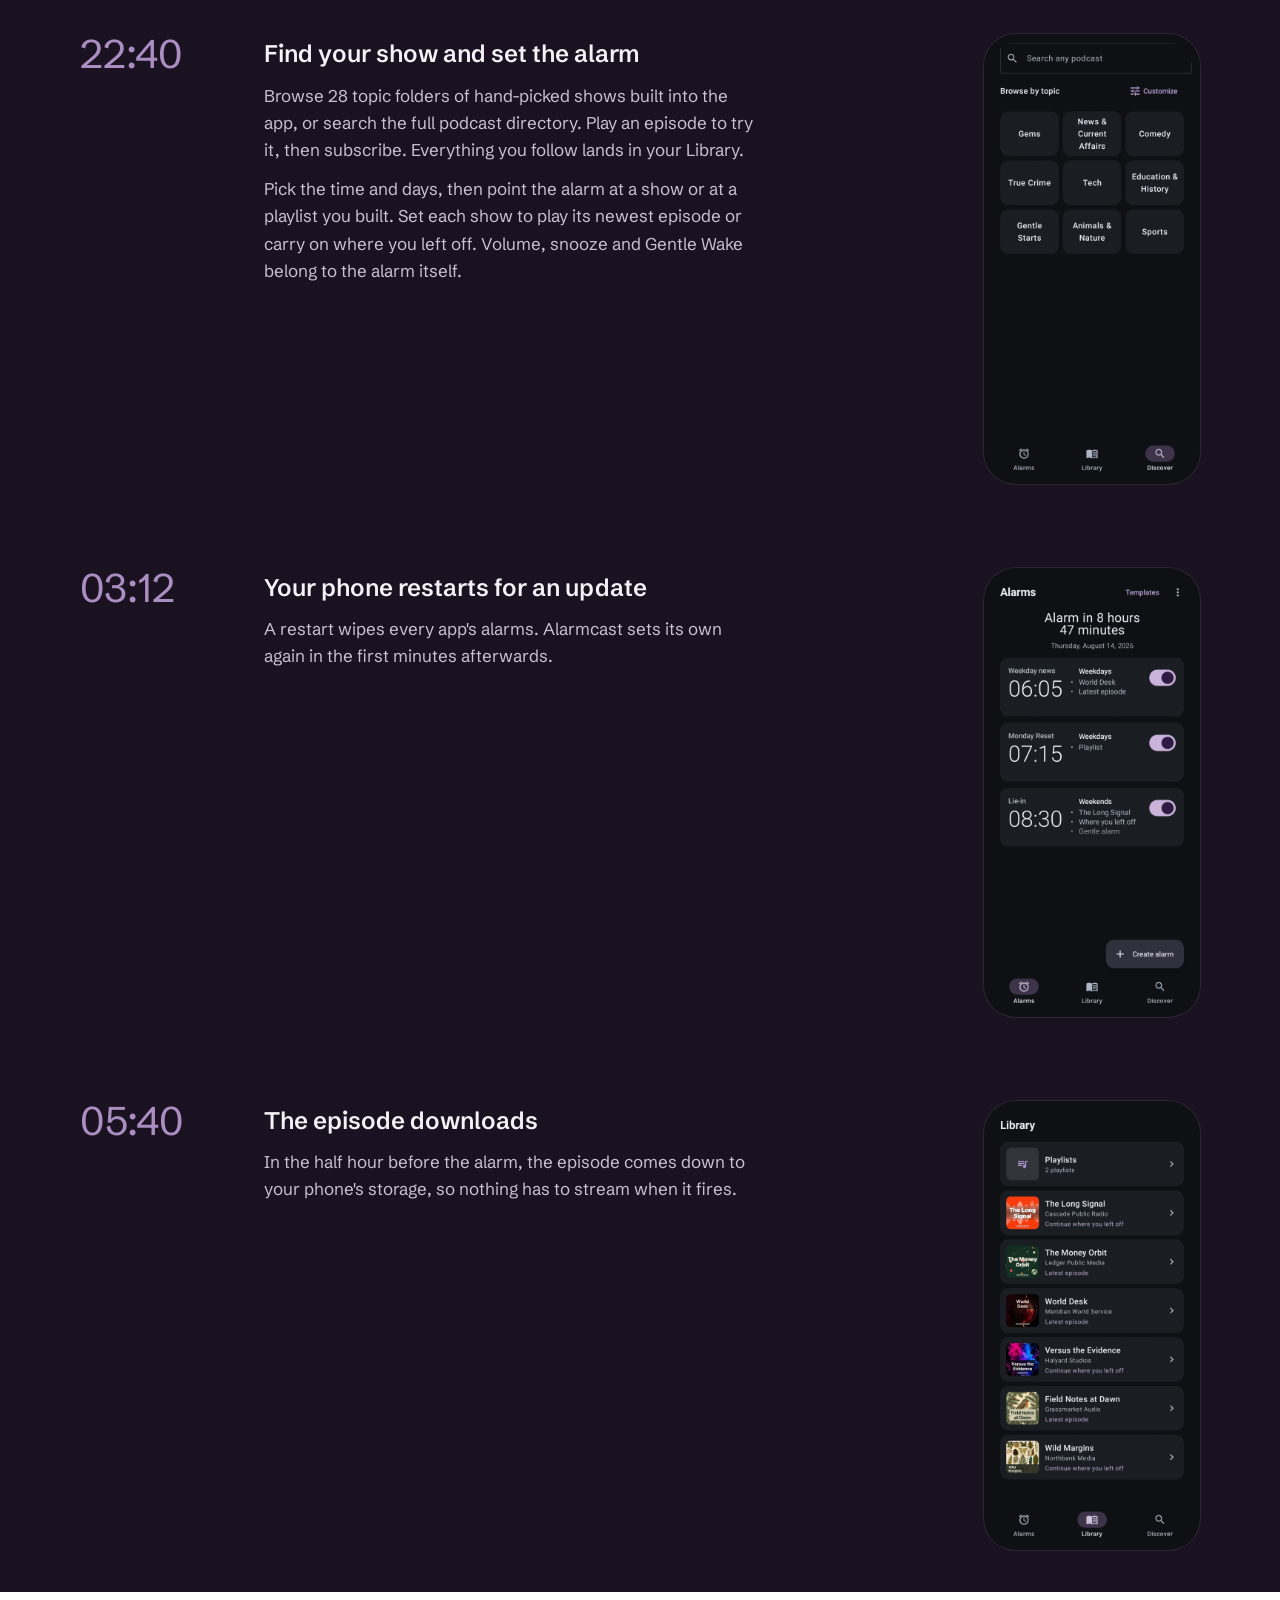
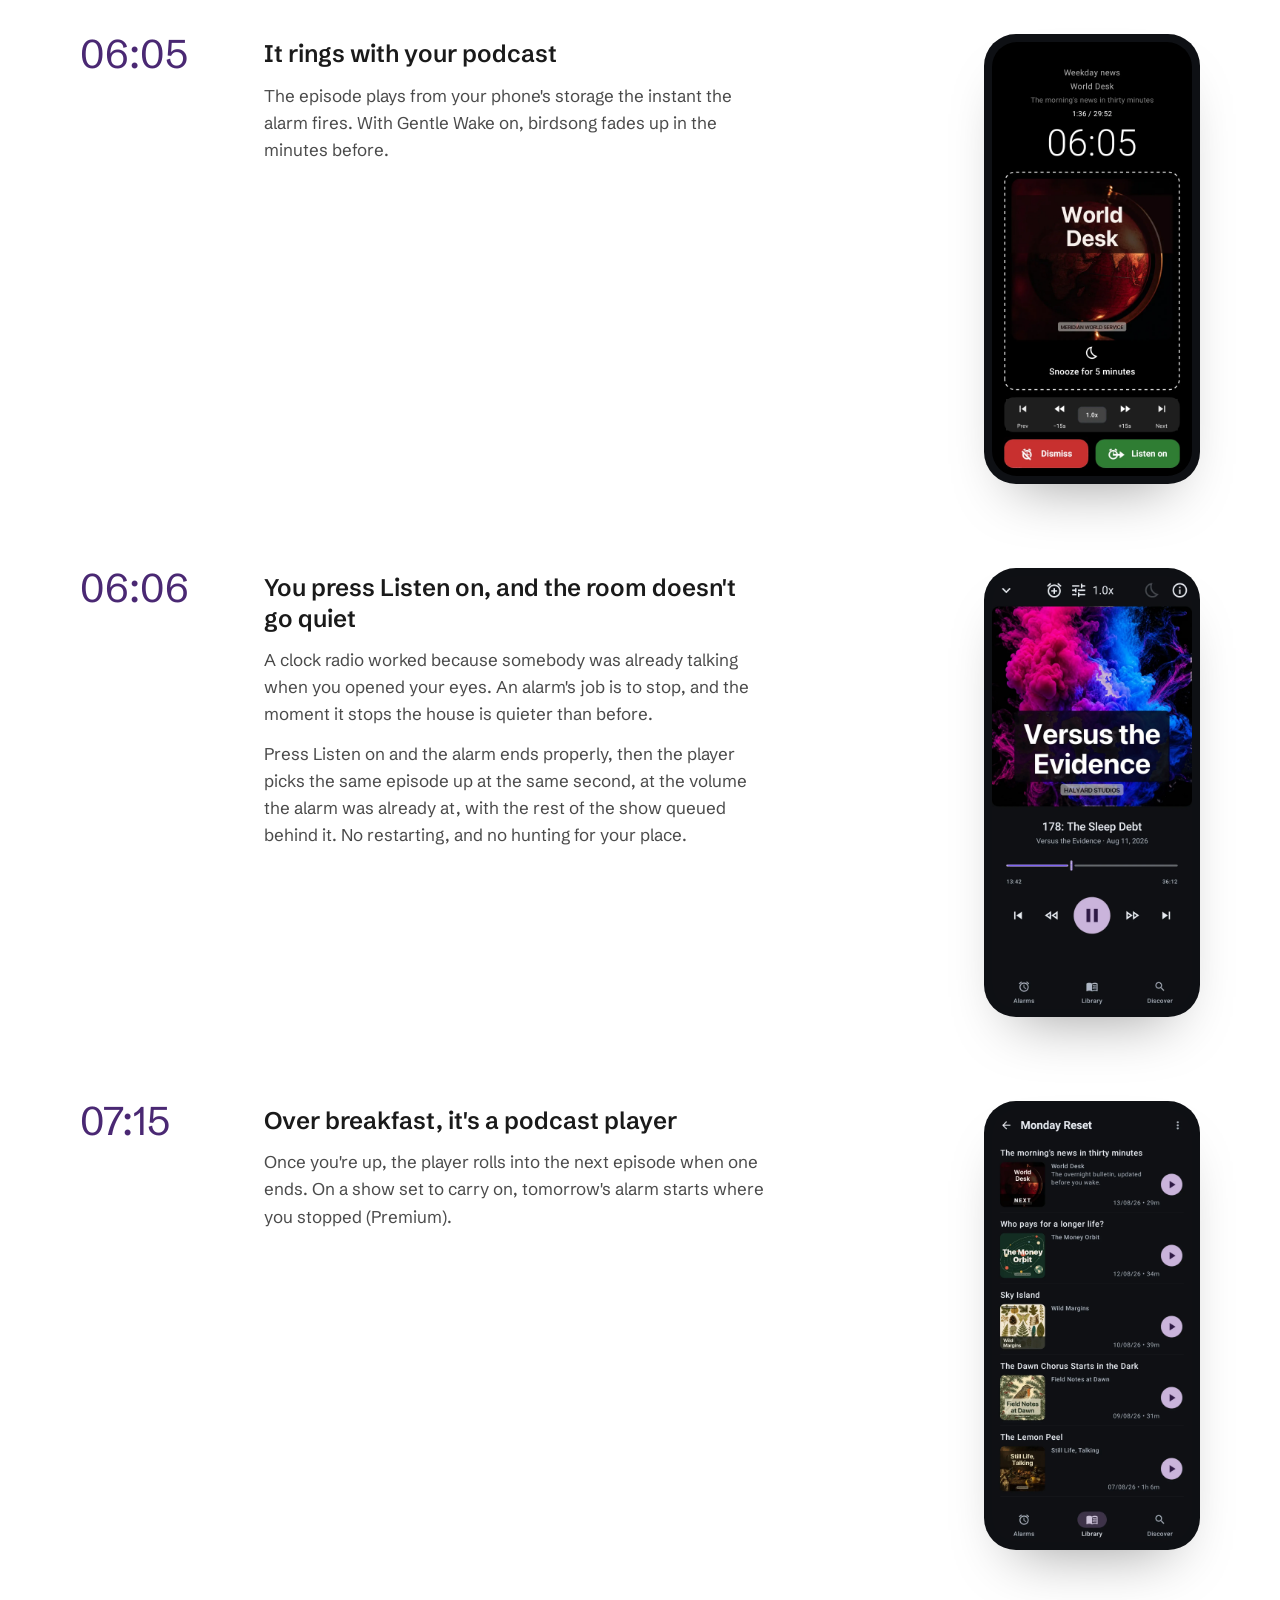
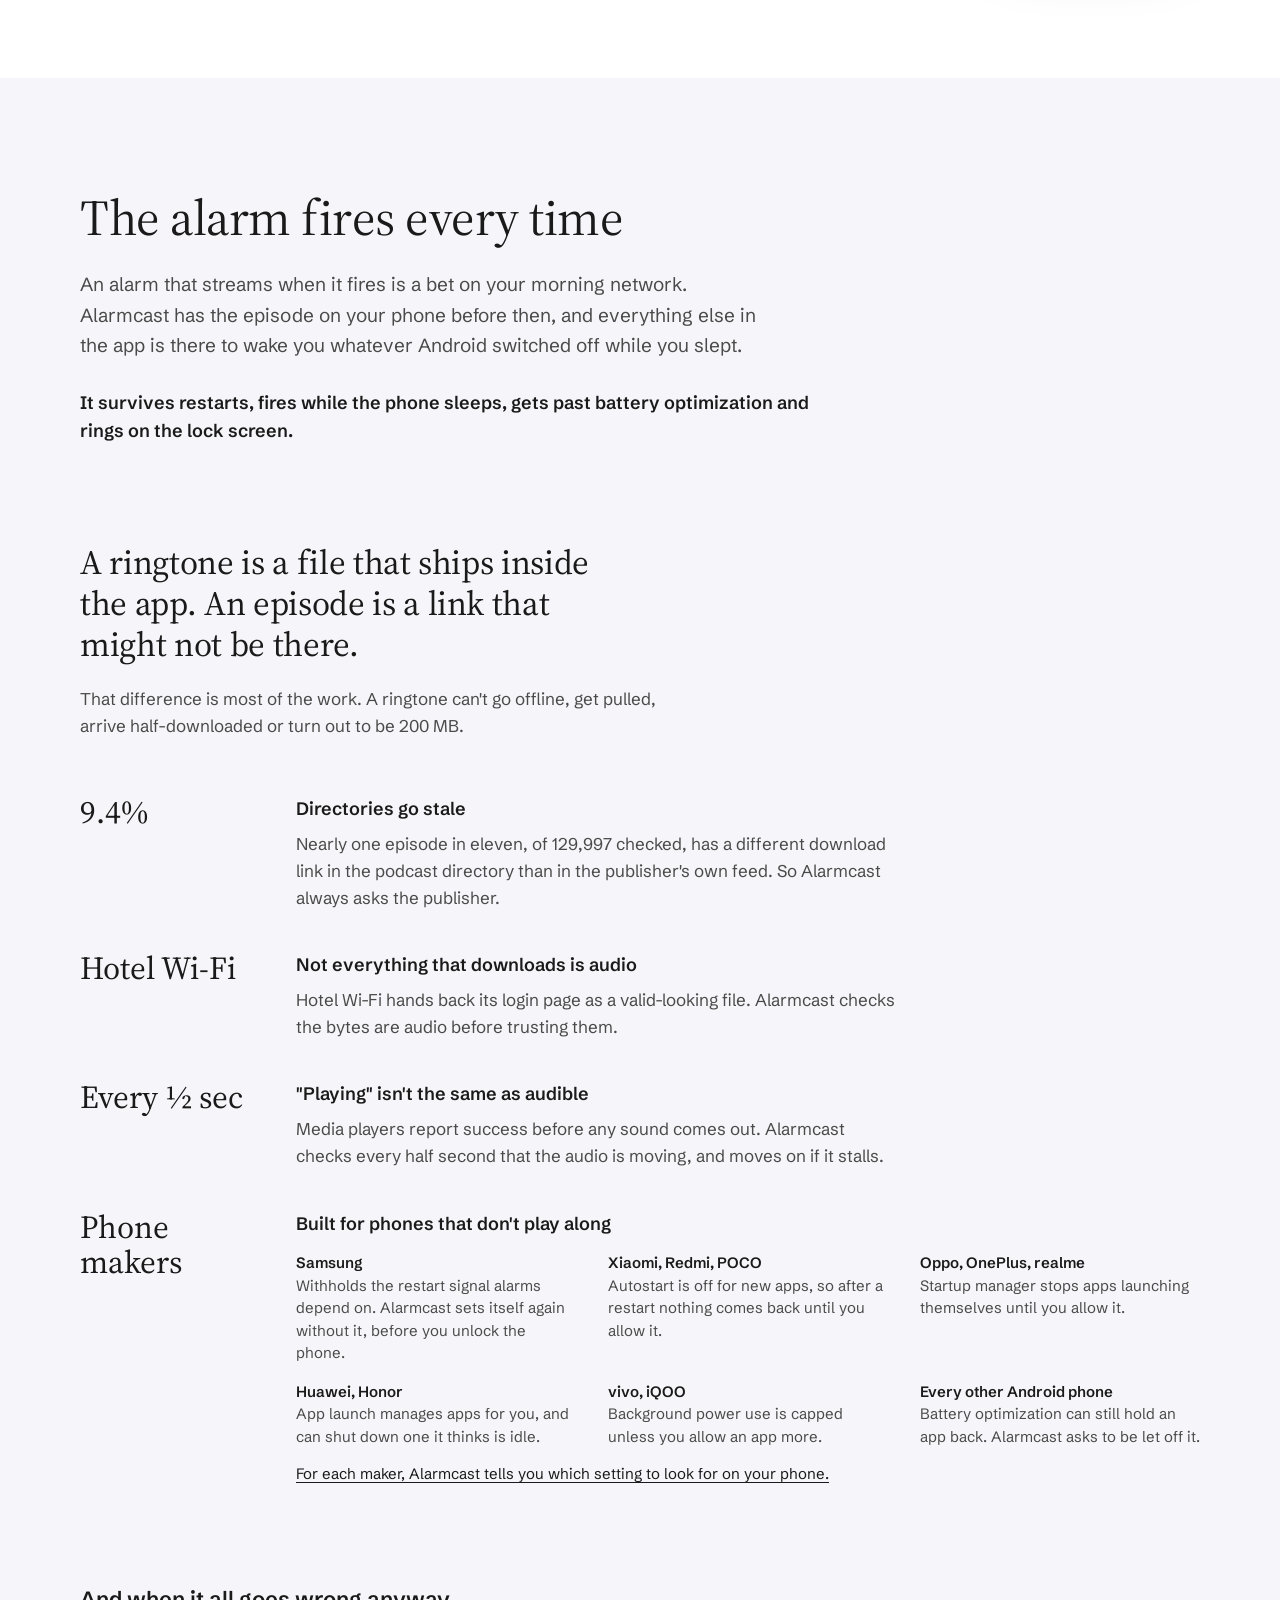
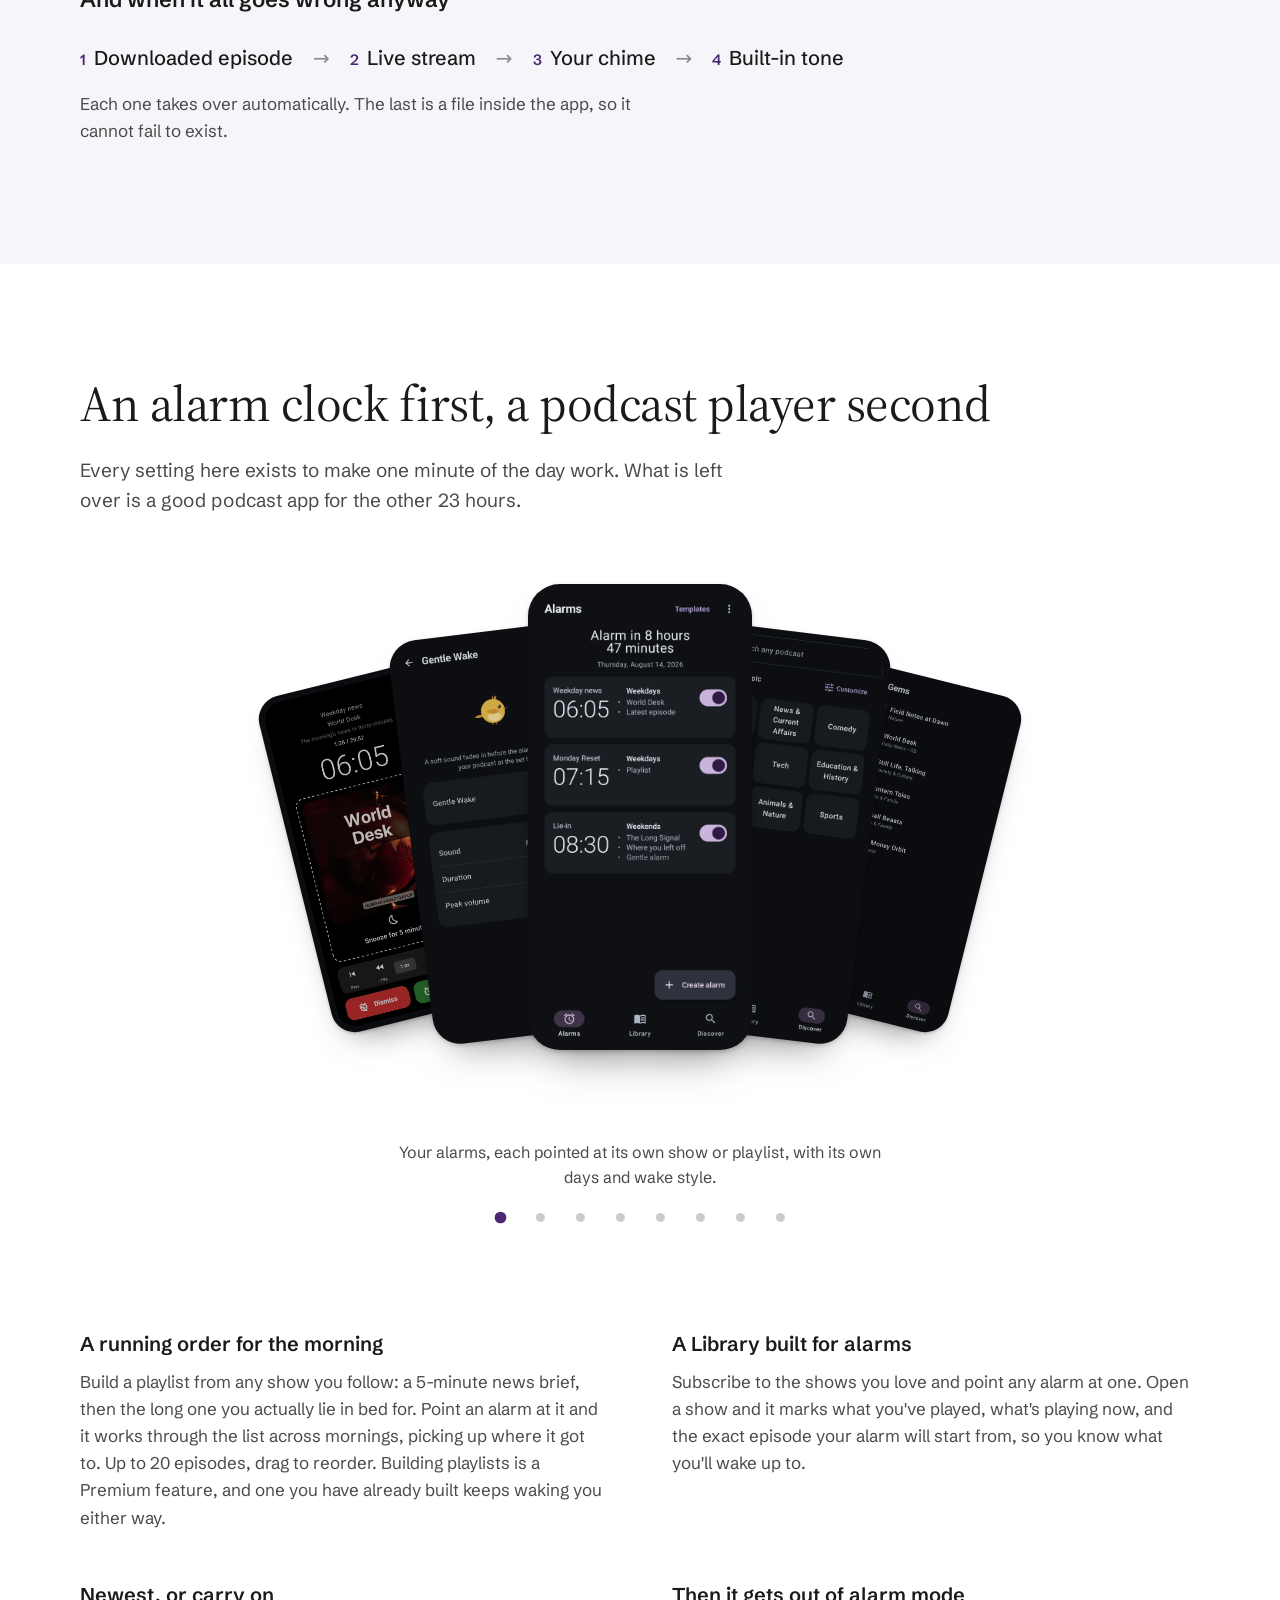
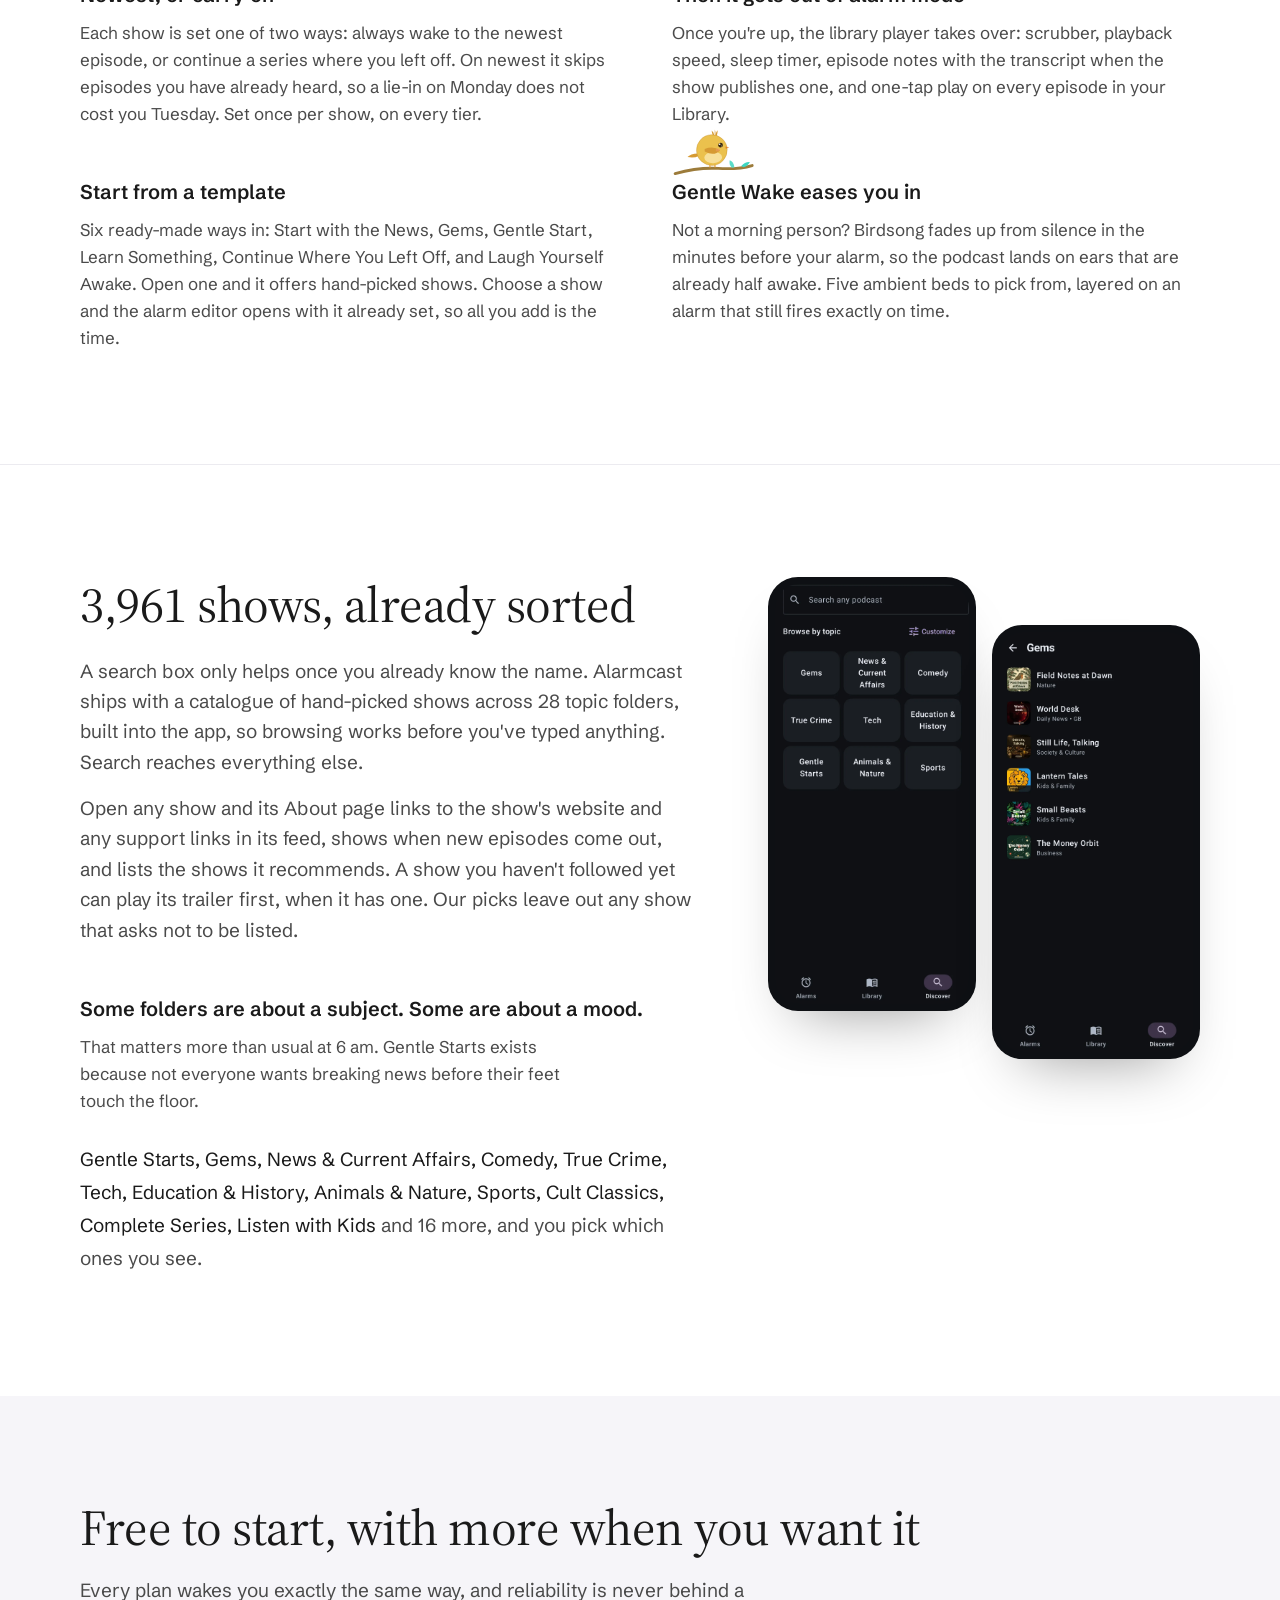
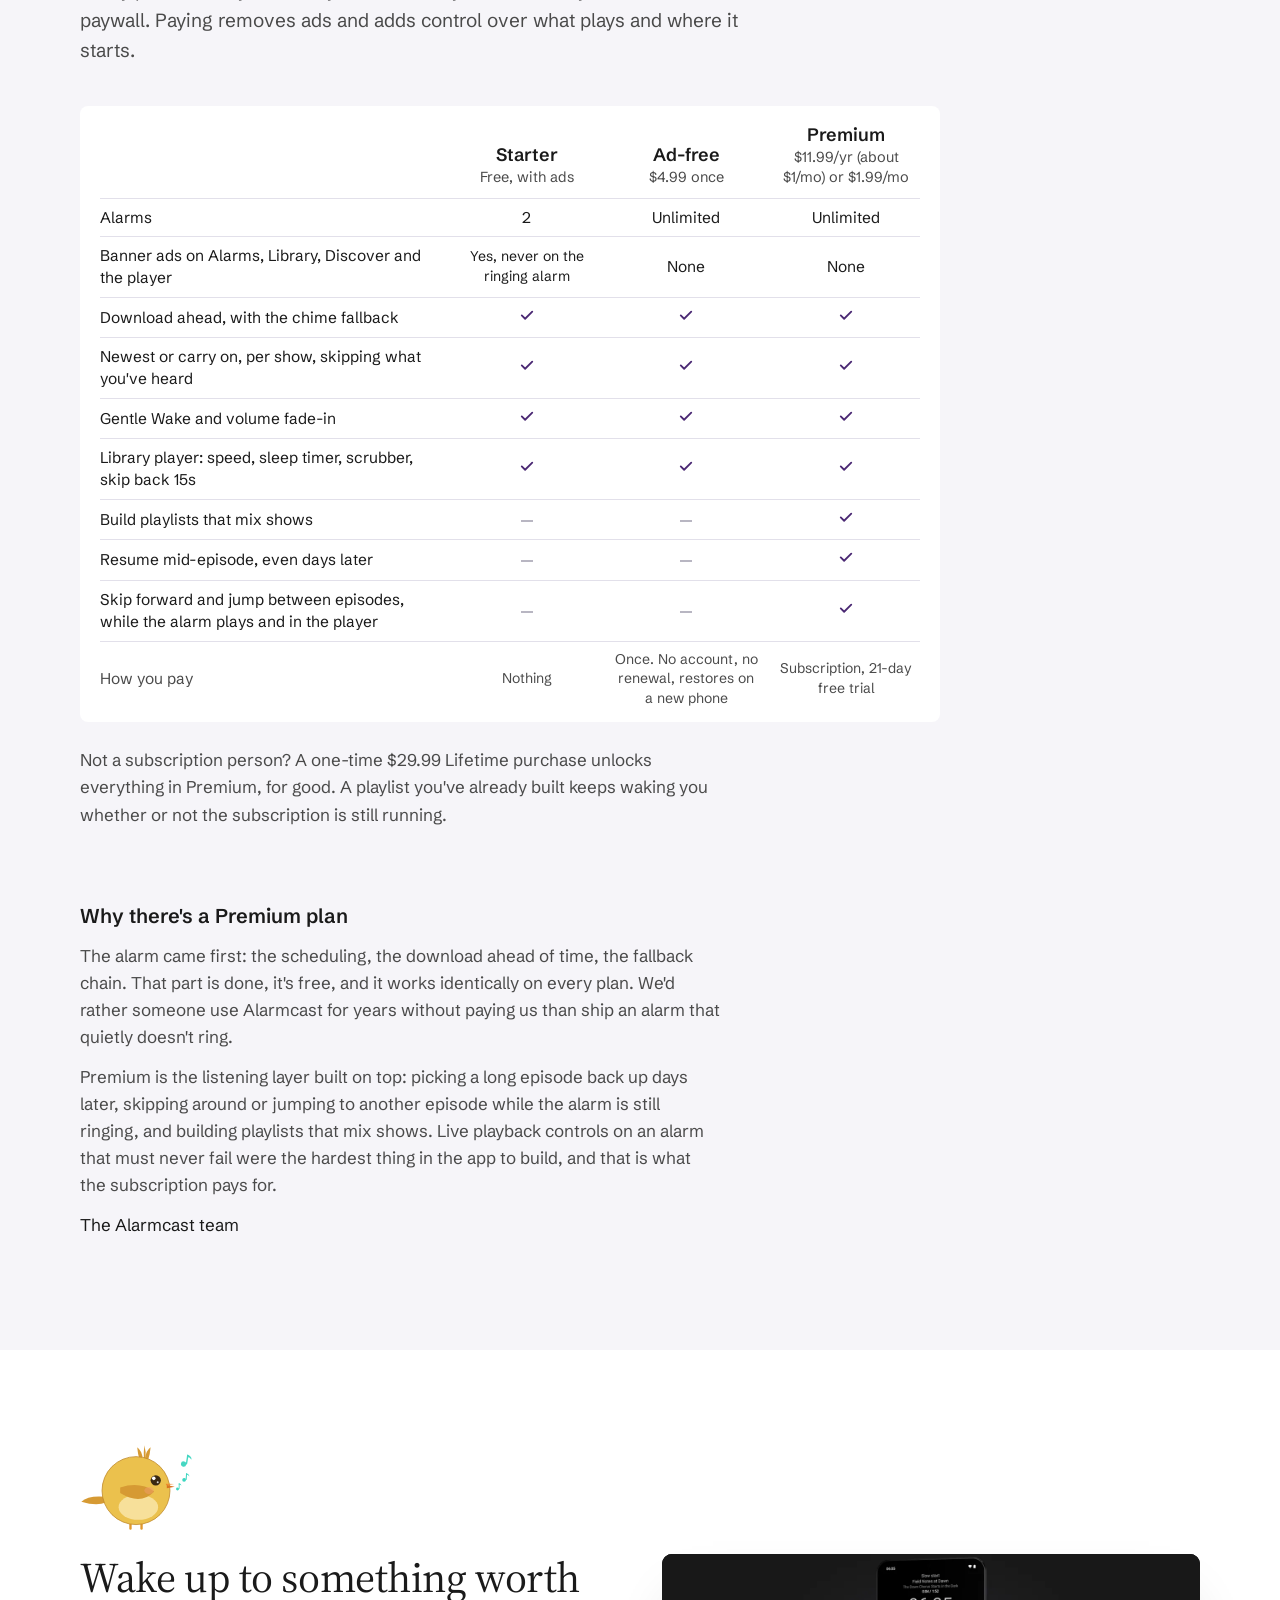
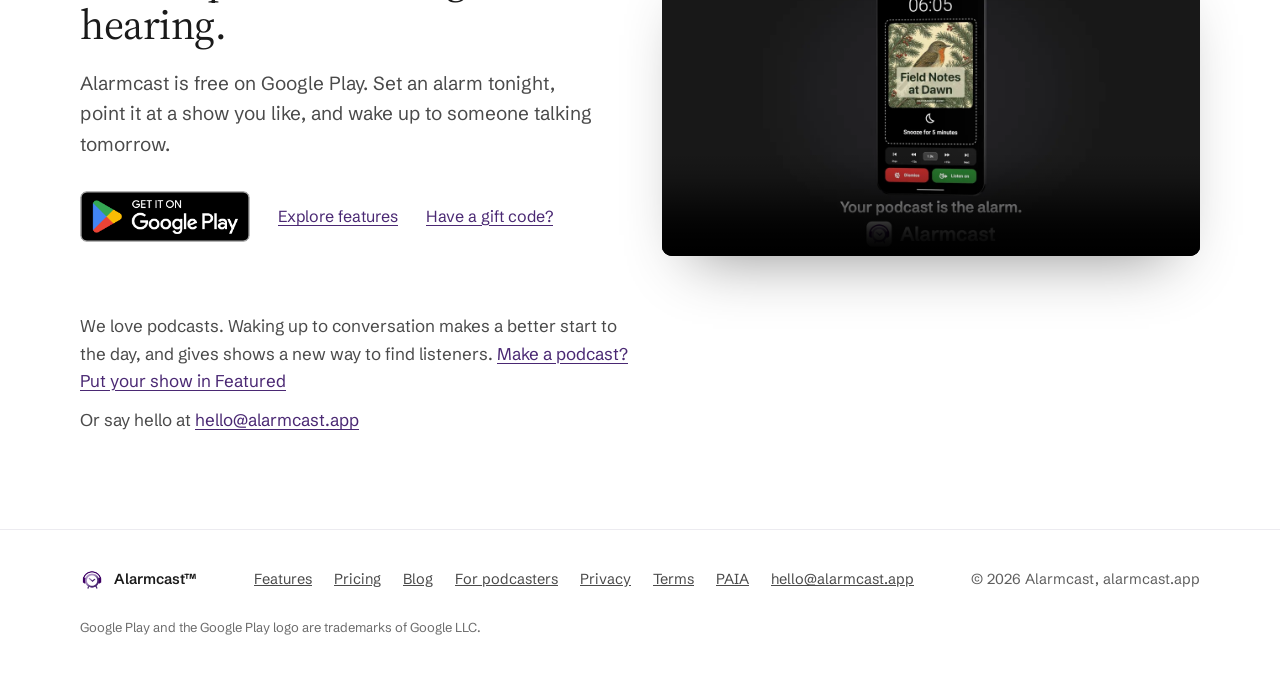
==== commit 037ce9c8: "Home page: a short film of the app, beside the closing section" ====
--- a/index.html
+++ b/index.html
@@ -27,6 +27,8 @@
 @media (max-width: 760px){.trow{grid-template-columns:minmax(0,1fr)}.trow > div:last-child{max-width:216px;box-sizing:border-box}}
 @media (max-width: 600px){.ptable{min-width:0 !important}.ptable,.ptable thead,.ptable tbody{display:block}.ptable tr{display:grid;grid-template-columns:repeat(3,minmax(0,1fr))}.ptable th,.ptable td{display:block;width:auto !important;padding:8px 4px !important}.ptable th:first-child{display:none}.ptable td:first-child{grid-column:1/-1;padding:10px 0 0 !important;font-weight:500}}
 @media (max-width: 600px){.chain{flex-direction:column;gap:6px !important}.chain li[aria-hidden]{display:none}}
+.film-tall{display:none}
+@media (max-width: 700px){.film-wide{display:none}.film-tall{display:block}}
   </style>
 </head>
 <body>
@@ -356,12 +358,25 @@
 
 <div id="get" style="max-width: 1120px; margin: 0 auto; padding: 96px 24px 96px">
 <span style="display: block; position: relative; width: 101px; height: 88px; margin: 0 0 20px 0"><img src="/assets/bird.svg" alt="The Alarmcast bird, singing" width="158" height="158" style="position: absolute; left: -23px; top: -34px; width: 158px; height: 158px; max-width: none"></span>
+<div style="display: flex; flex-wrap: wrap; gap: 48px 64px; align-items: flex-start">
+<div style="flex: 1 1 420px; min-width: 0">
 <h2 style="margin: 0; font-family: 'Source Serif 4', Georgia, serif; font-weight: 400; font-size: clamp(30px, 3.4vw, 42px); line-height: 1.12; letter-spacing: -0.01em">Wake up to something worth hearing.</h2>
 <p style="margin: 20px 0 0; font-size: 19px; color: #4A4A4A; max-width: 52ch">Alarmcast is free on Google Play. Set an alarm tonight, point it at a show you like, and wake up to someone talking tomorrow.</p>
 <div style="margin-top: 32px; display: flex; flex-wrap: wrap; gap: 16px 28px; align-items: center">
 <a href="https://play.google.com/store/apps/details?id=com.alarmcast.app&amp;referrer=utm_source%3Dalarmcast.app%26utm_campaign%3Dwebsite" style="display: inline-block; margin: -12px; line-height: 0"><img src="/assets/google-play-badge.png" alt="Get it on Google Play" style="width: 194px; height: 75px; display: block"></a>
 <a href="#features" style="font-size: 16px; text-underline-offset: 3px; padding: 10px 0">Explore features</a>
 <a id="gift" href="/gift/" style="font-size: 16px; text-underline-offset: 3px; padding: 10px 0">Have a gift code?</a>
+</div>
+</div>
+
+<div id="film" style="flex: 1 1 440px; min-width: 0">
+<div class="film-wide" style="max-width: 560px; margin: 0 0 0 auto; background: #1A1A1A; border-radius: 10px; overflow: hidden; line-height: 0; box-shadow: 0 30px 60px -30px rgba(0,0,0,0.45)">
+<video controls="" playsinline="" preload="none" width="1280" height="720" poster="/assets/video/alarmcast-film-wide.webp" aria-label="Alarmcast in 49 seconds, with sound" style="width: 100%; height: auto; display: block; background: #1A1A1A"><source src="/assets/video/alarmcast-film-wide.mp4" type="video/mp4"></video>
+</div>
+<div class="film-tall" style="max-width: 280px; margin: 0; background: #1A1A1A; border-radius: 10px; overflow: hidden; line-height: 0; box-shadow: 0 30px 60px -30px rgba(0,0,0,0.45)">
+<video controls="" playsinline="" preload="none" width="720" height="1280" poster="/assets/video/alarmcast-film-tall.webp" aria-label="Alarmcast in 49 seconds, with sound" style="width: 100%; height: auto; display: block; background: #1A1A1A"><source src="/assets/video/alarmcast-film-tall.mp4" type="video/mp4"></video>
+</div>
+</div>
 </div>
 <p id="podcasters" style="margin: 56px 0 0; color: #4A4A4A; max-width: 56ch">We love podcasts. Waking up to conversation makes a better start to the day, and gives shows a new way to find listeners. <a href="/podcasters/" style="text-underline-offset: 3px">Make a podcast? Put your show in Featured</a></p>
 <p style="margin: 12px 0 0; color: #4A4A4A">Or say hello at <a href="mailto:hello@alarmcast.app" style="text-underline-offset: 3px">hello@alarmcast.app</a></p>
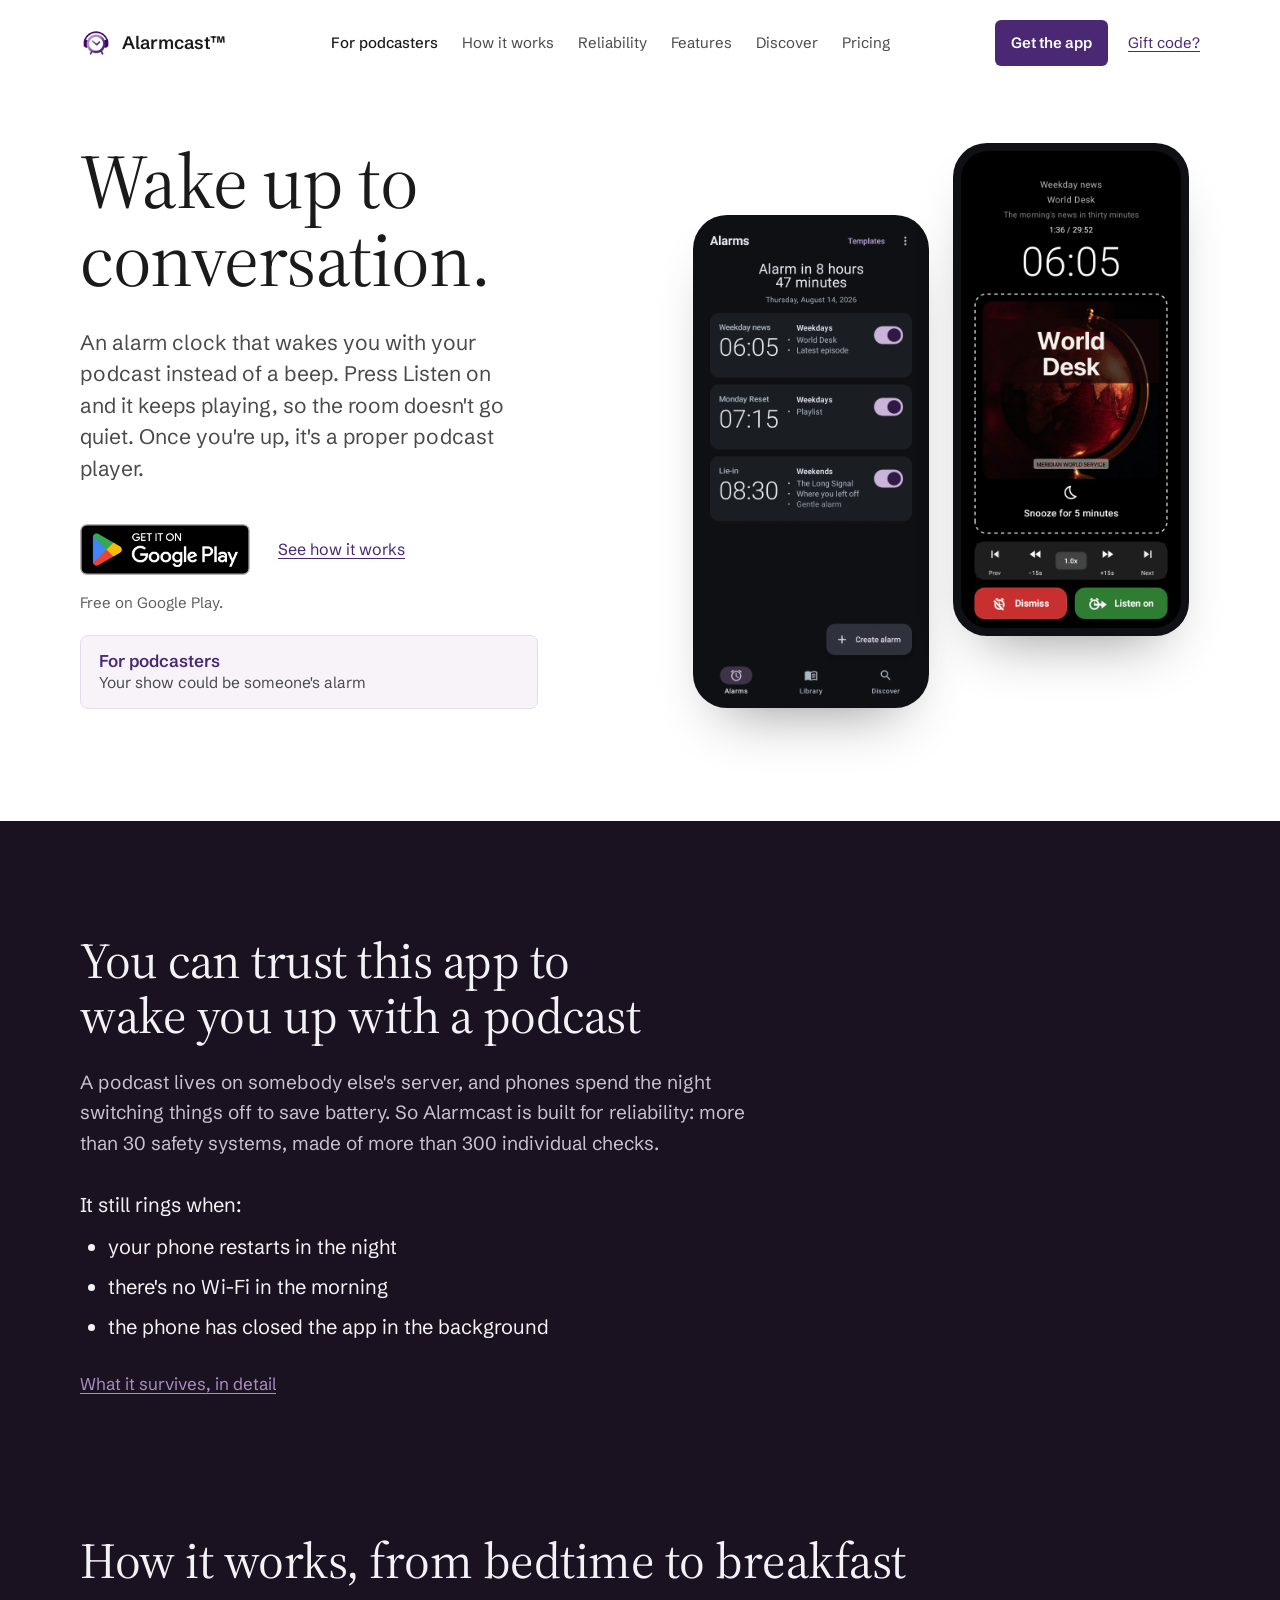
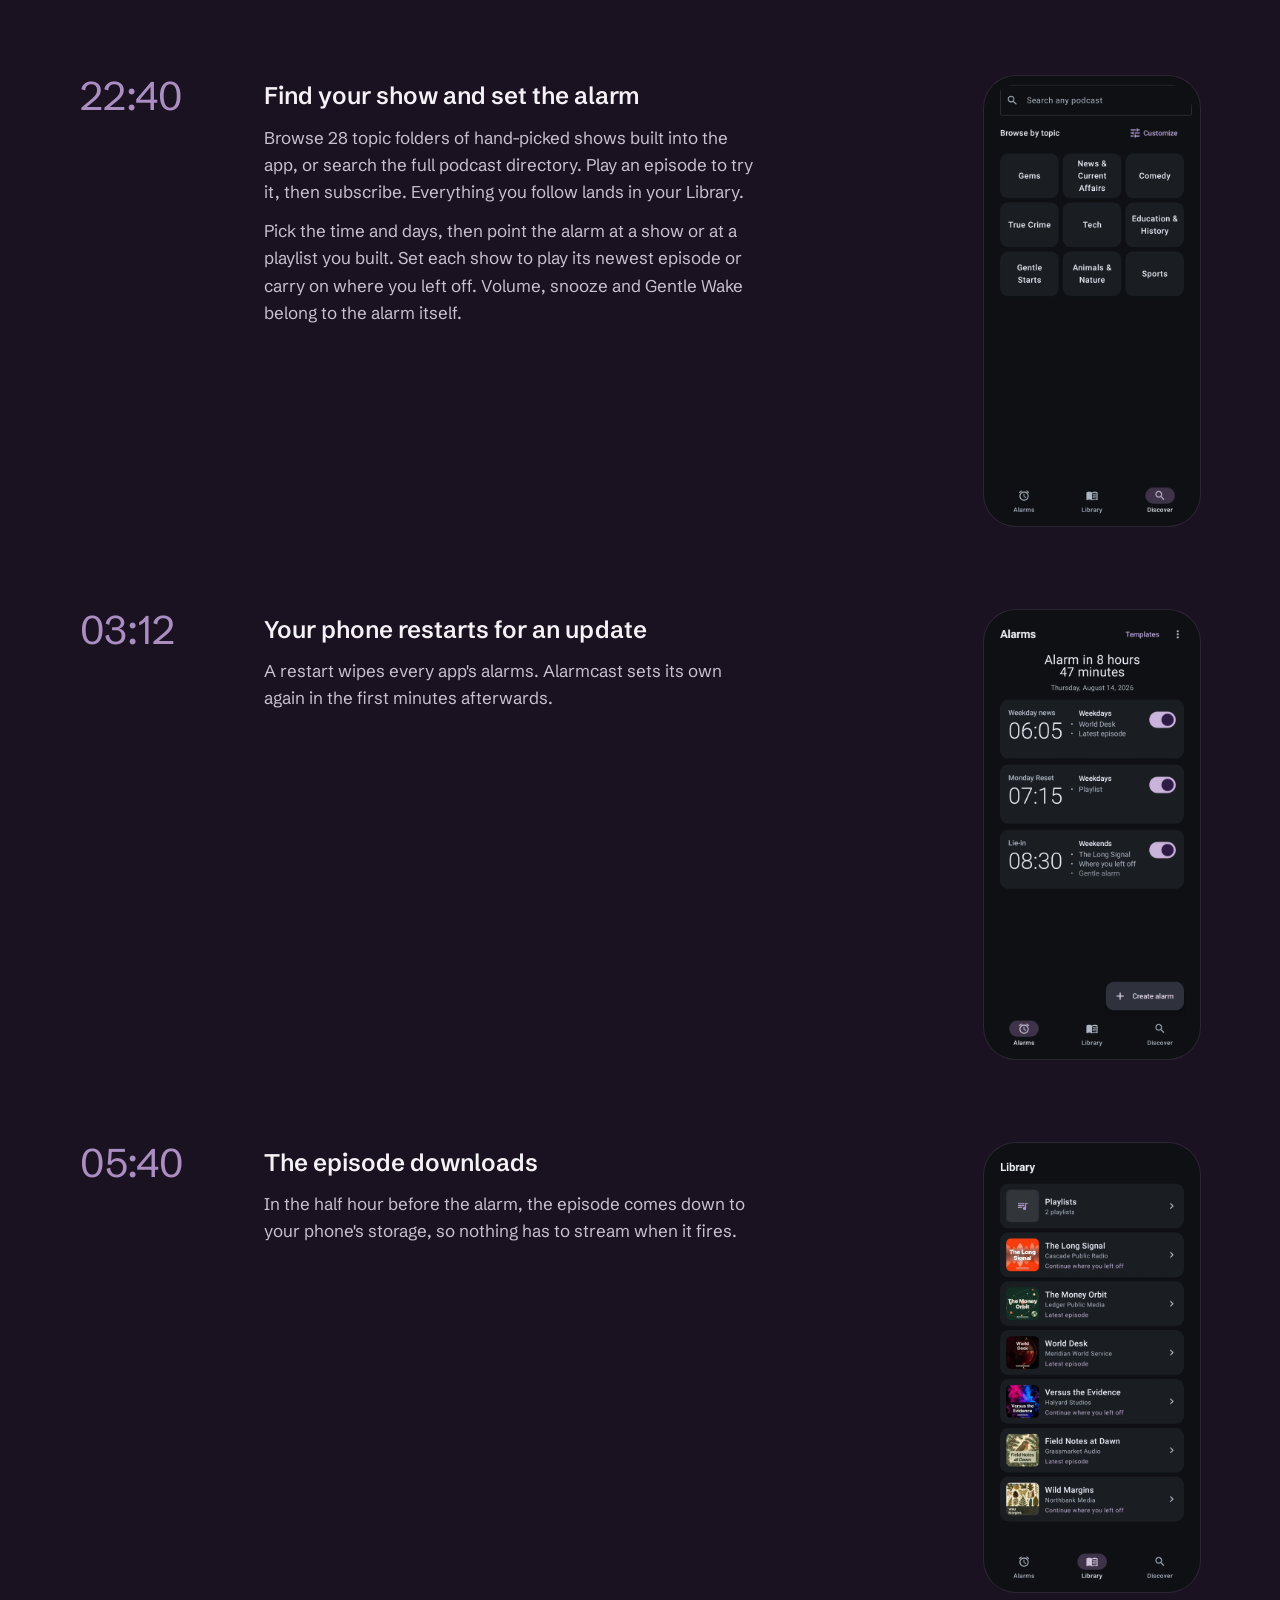
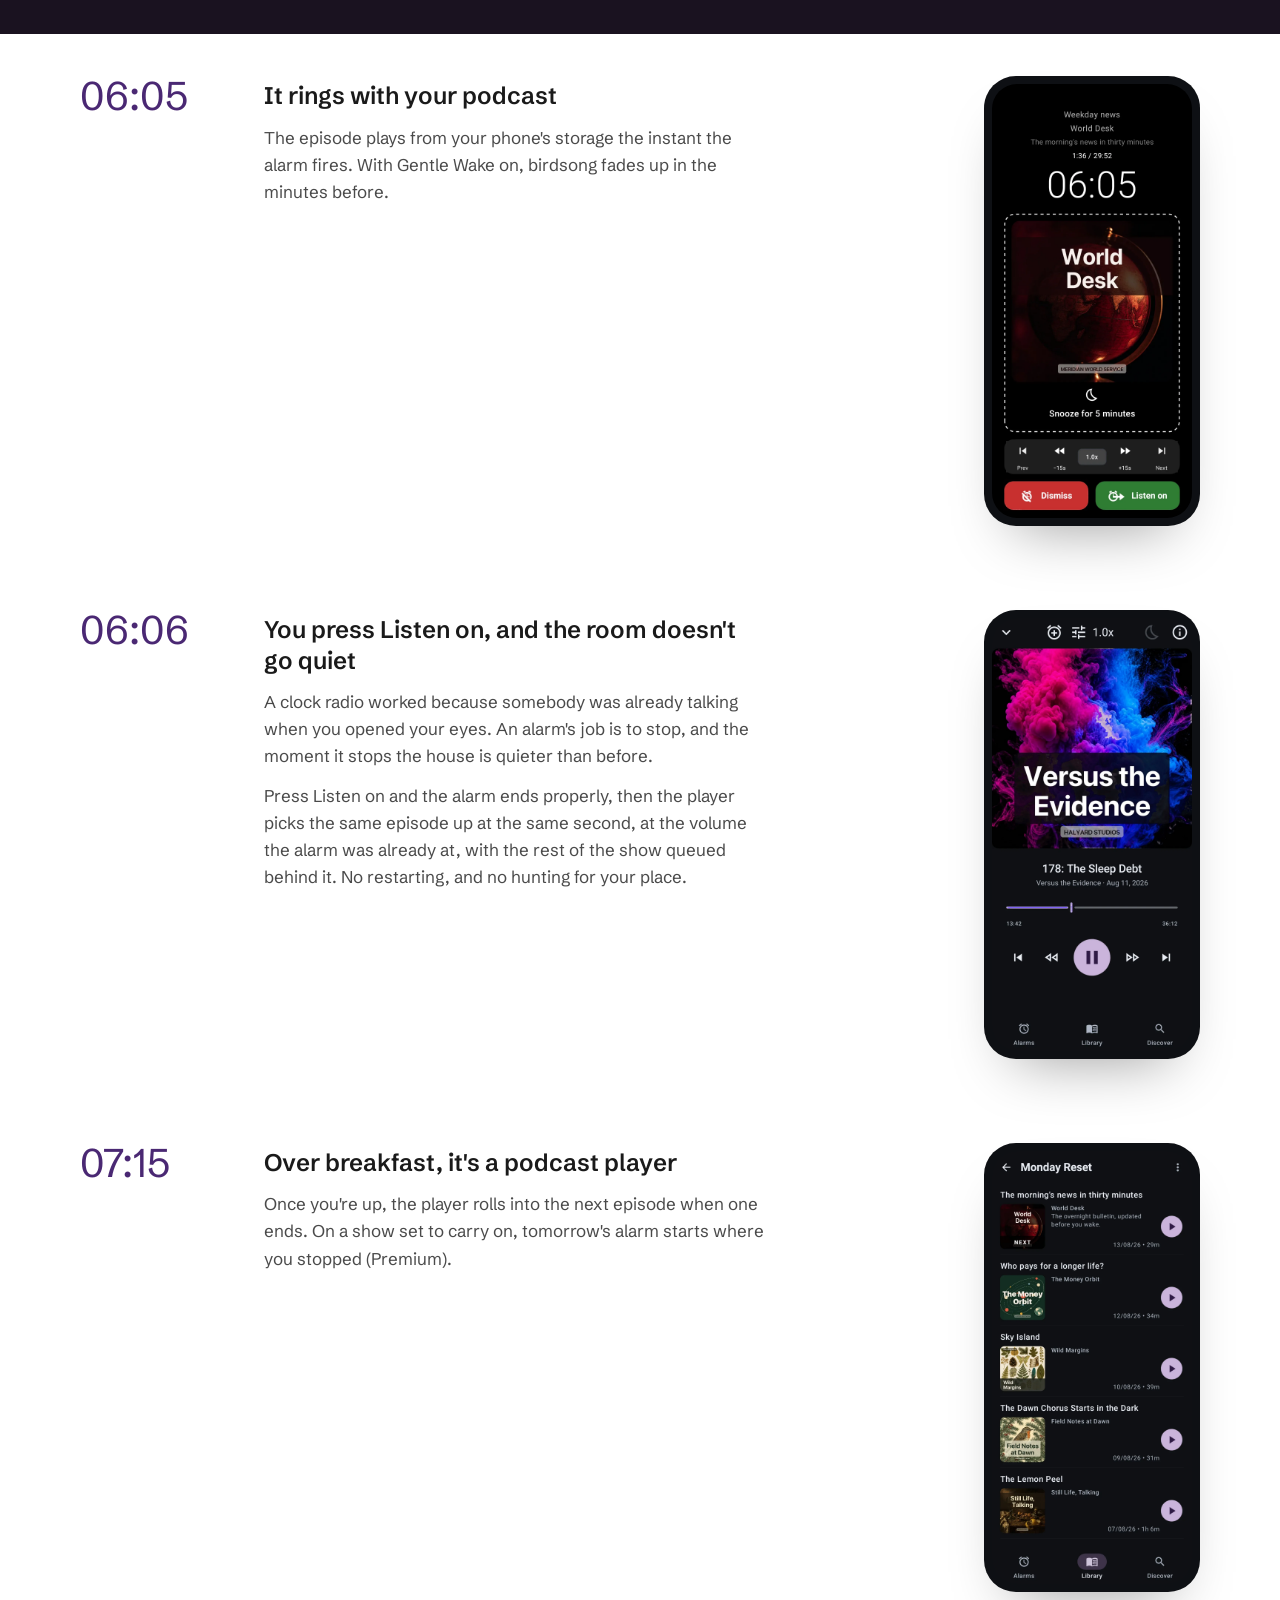
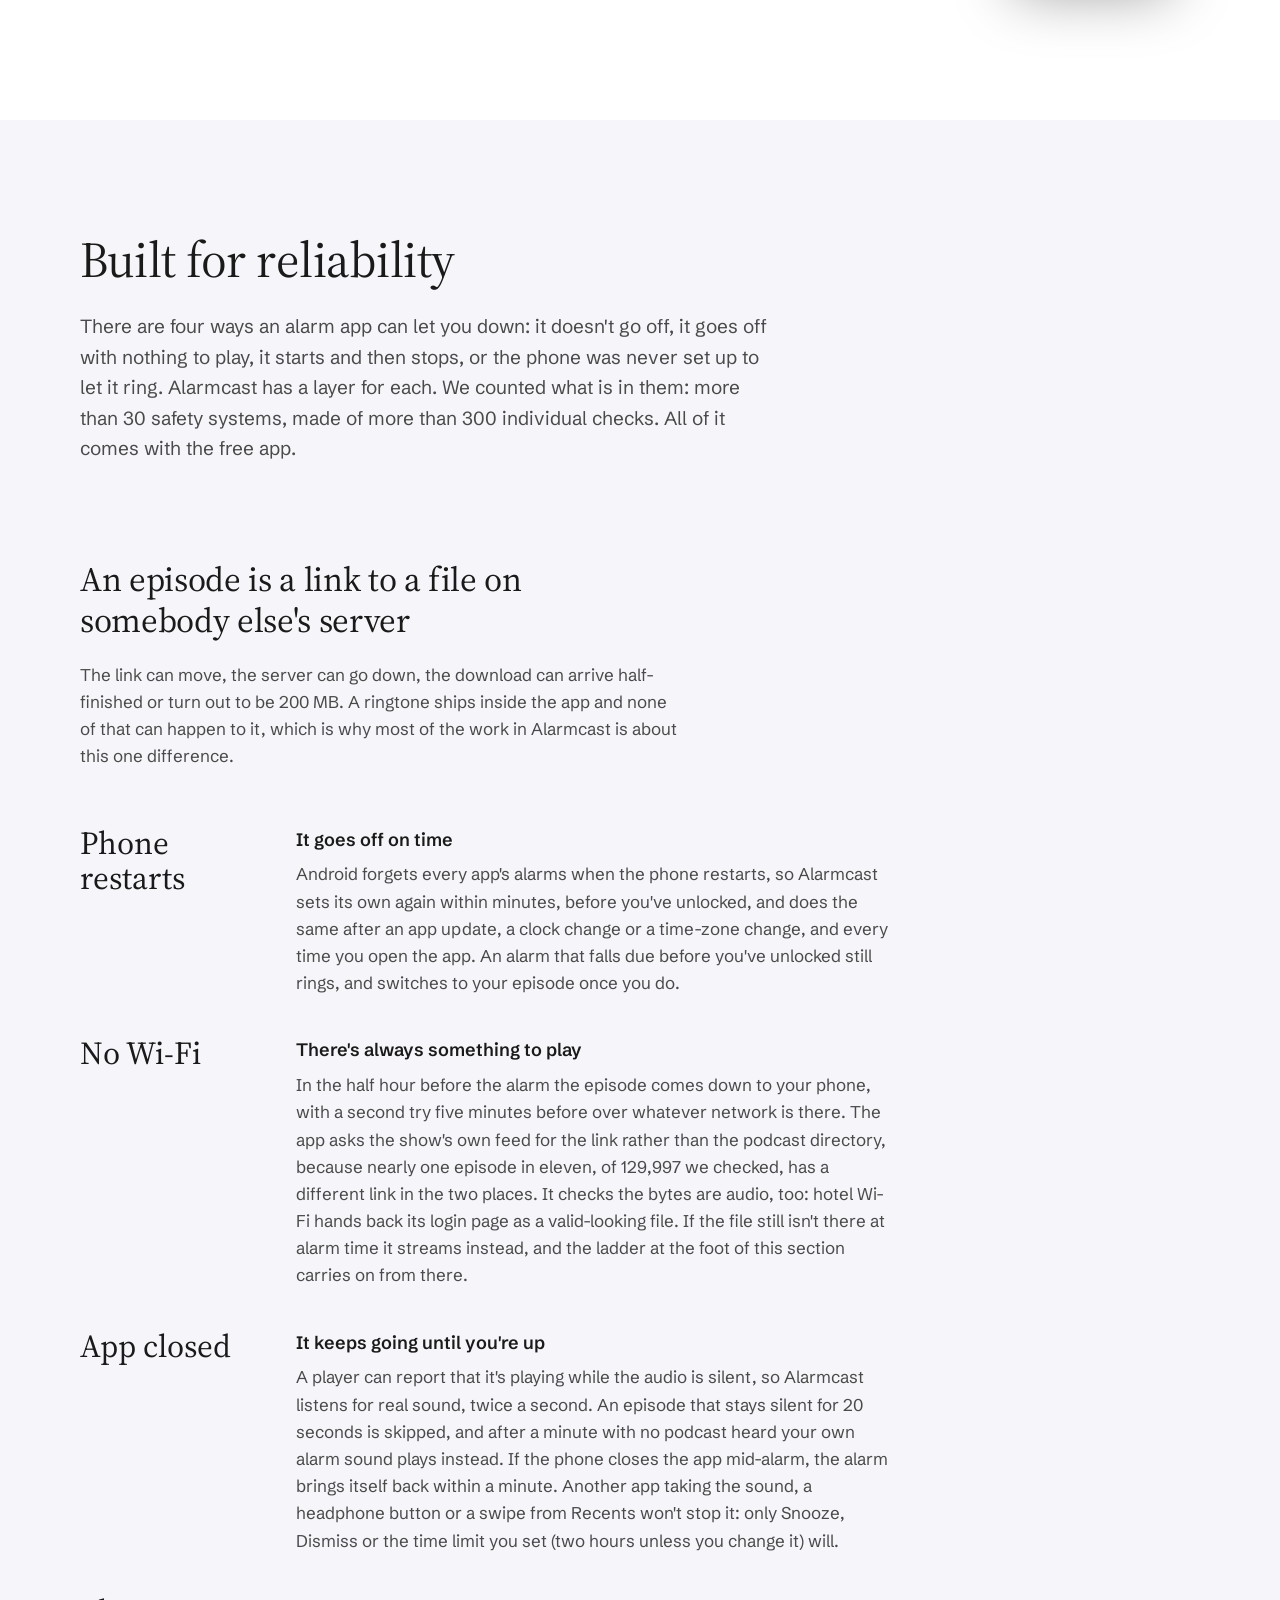
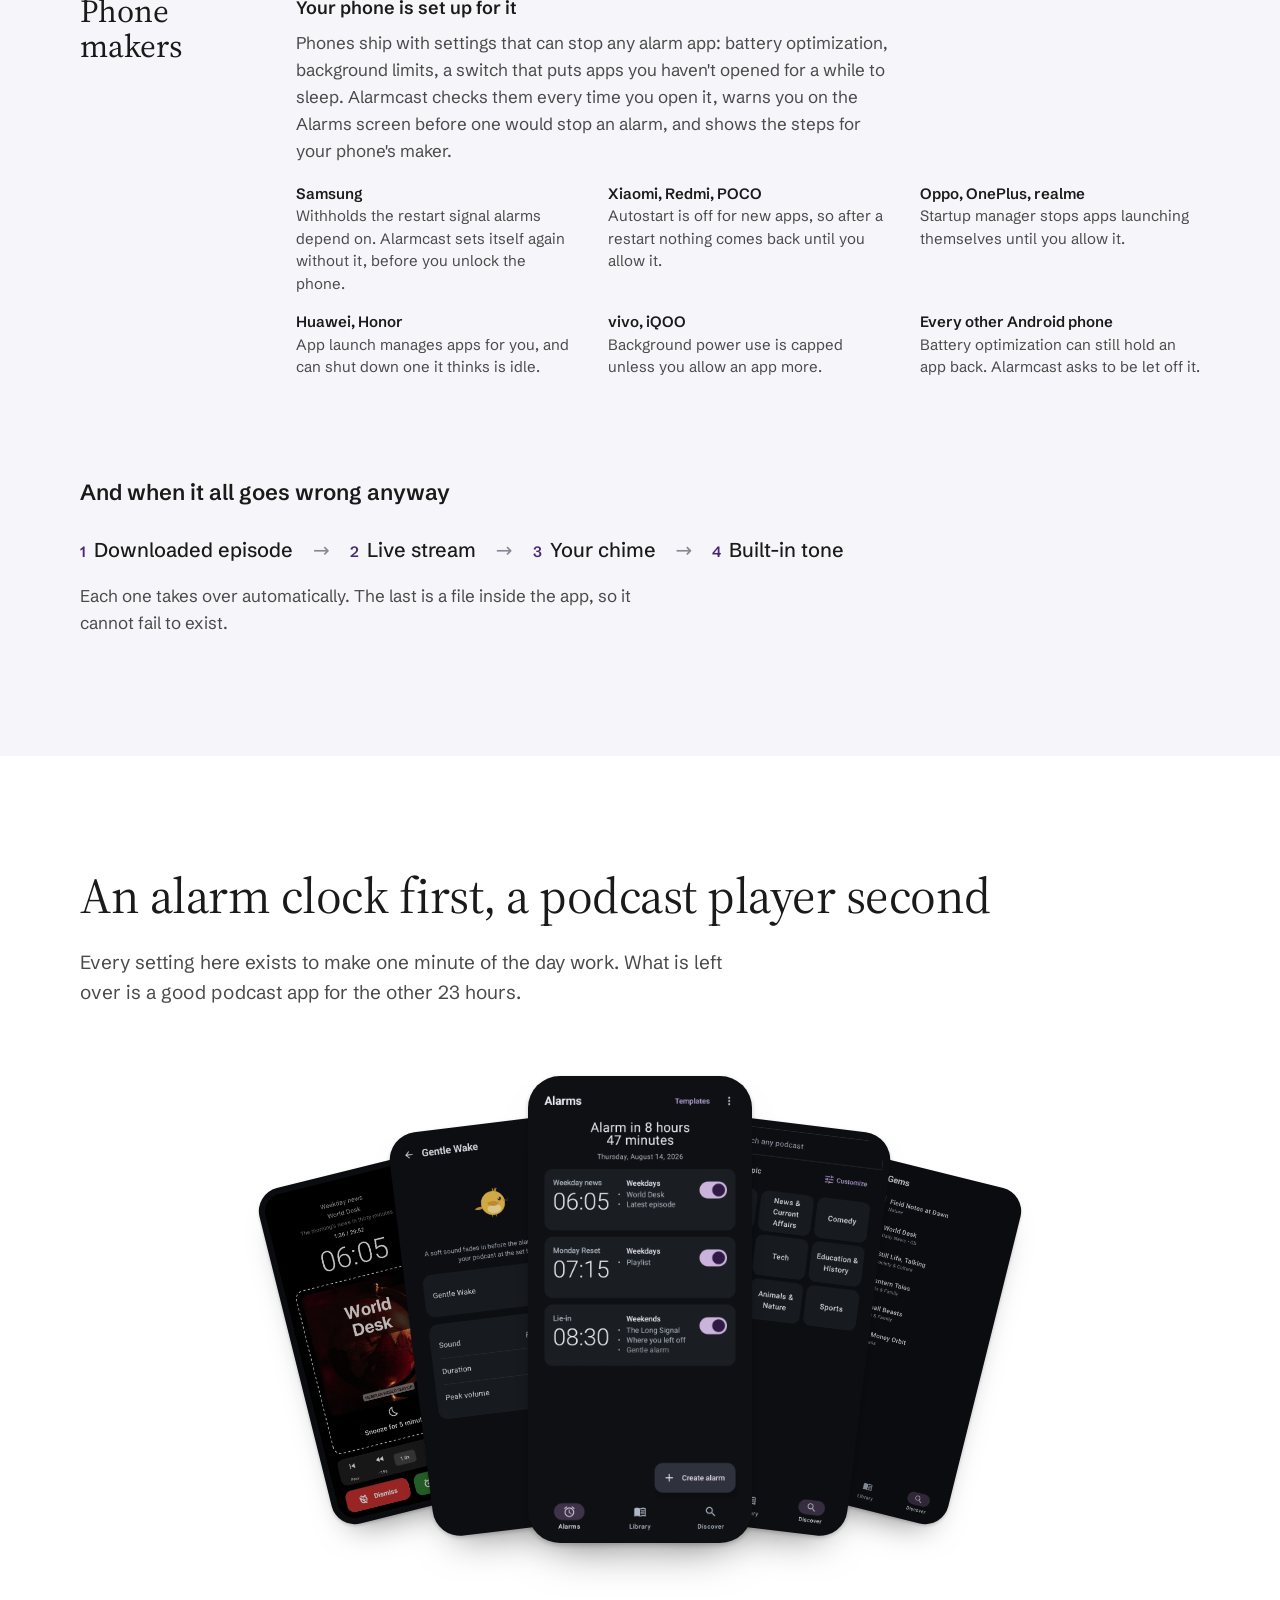
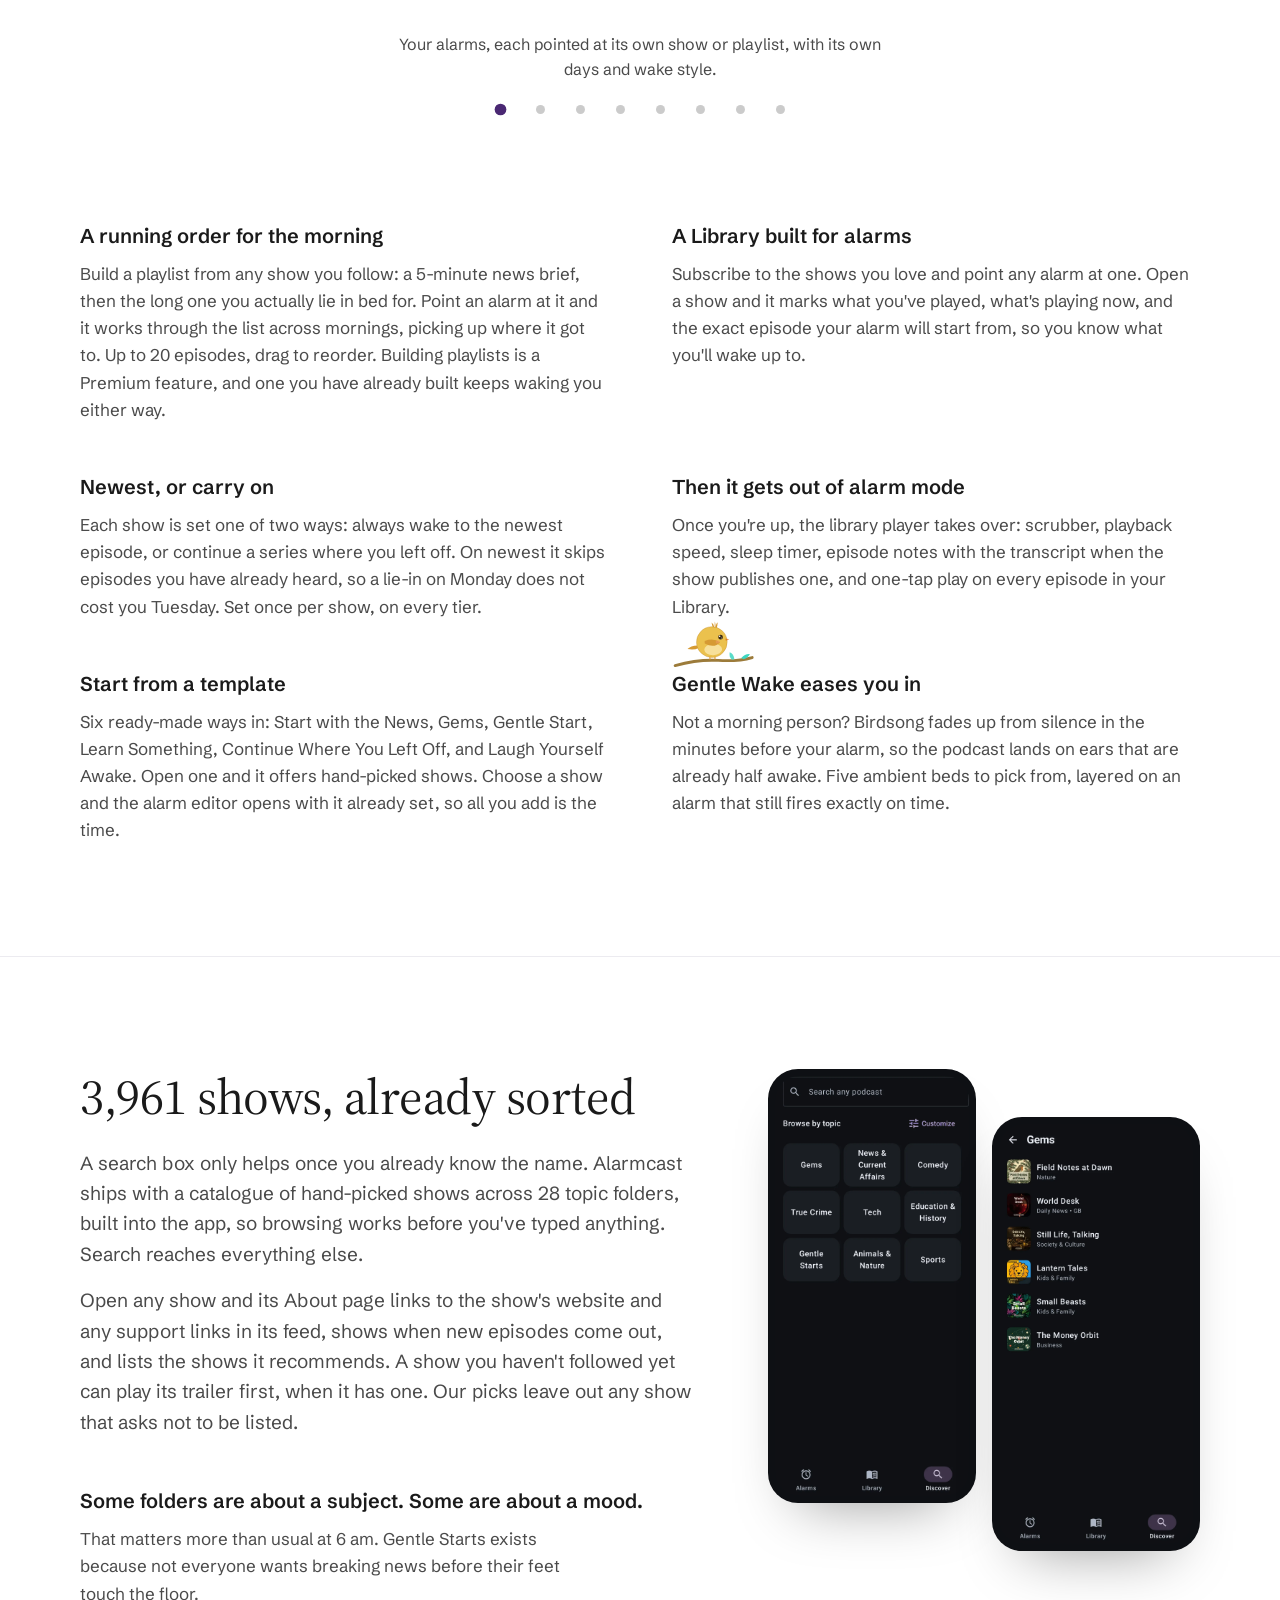
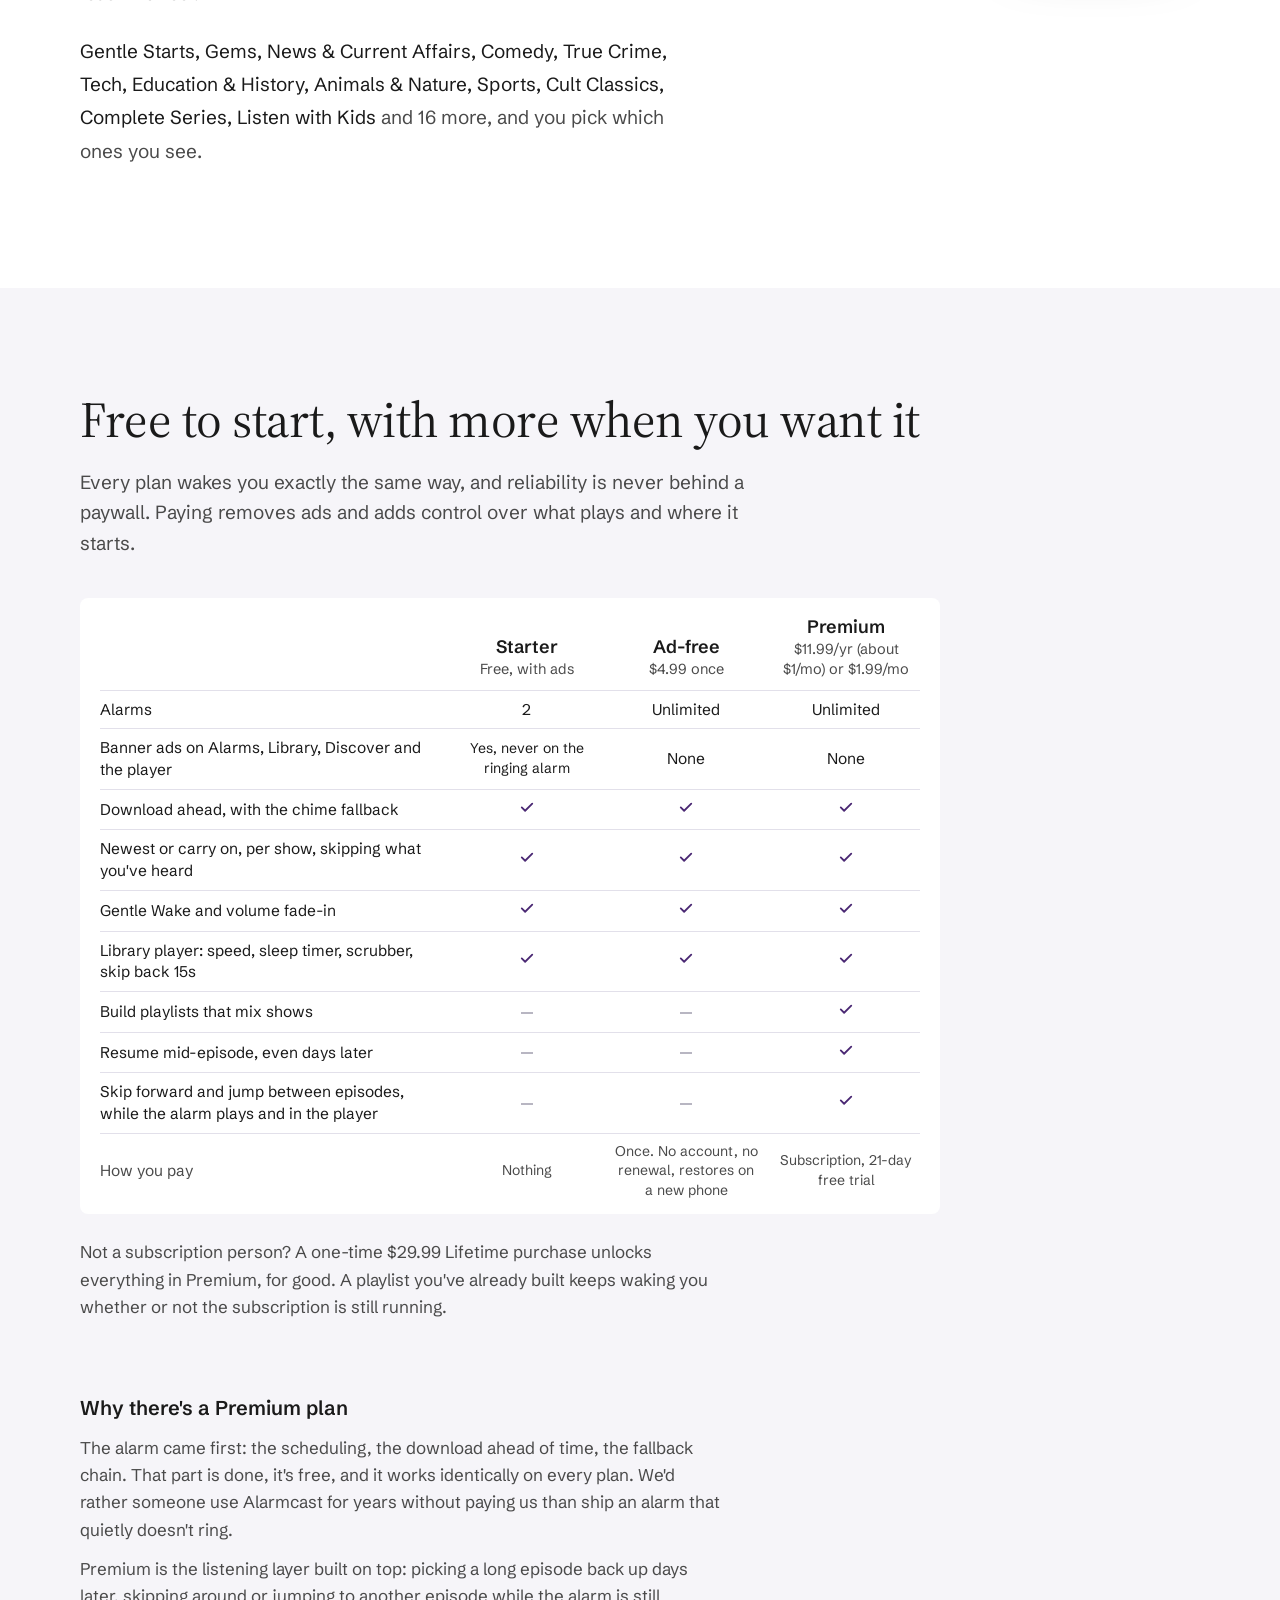
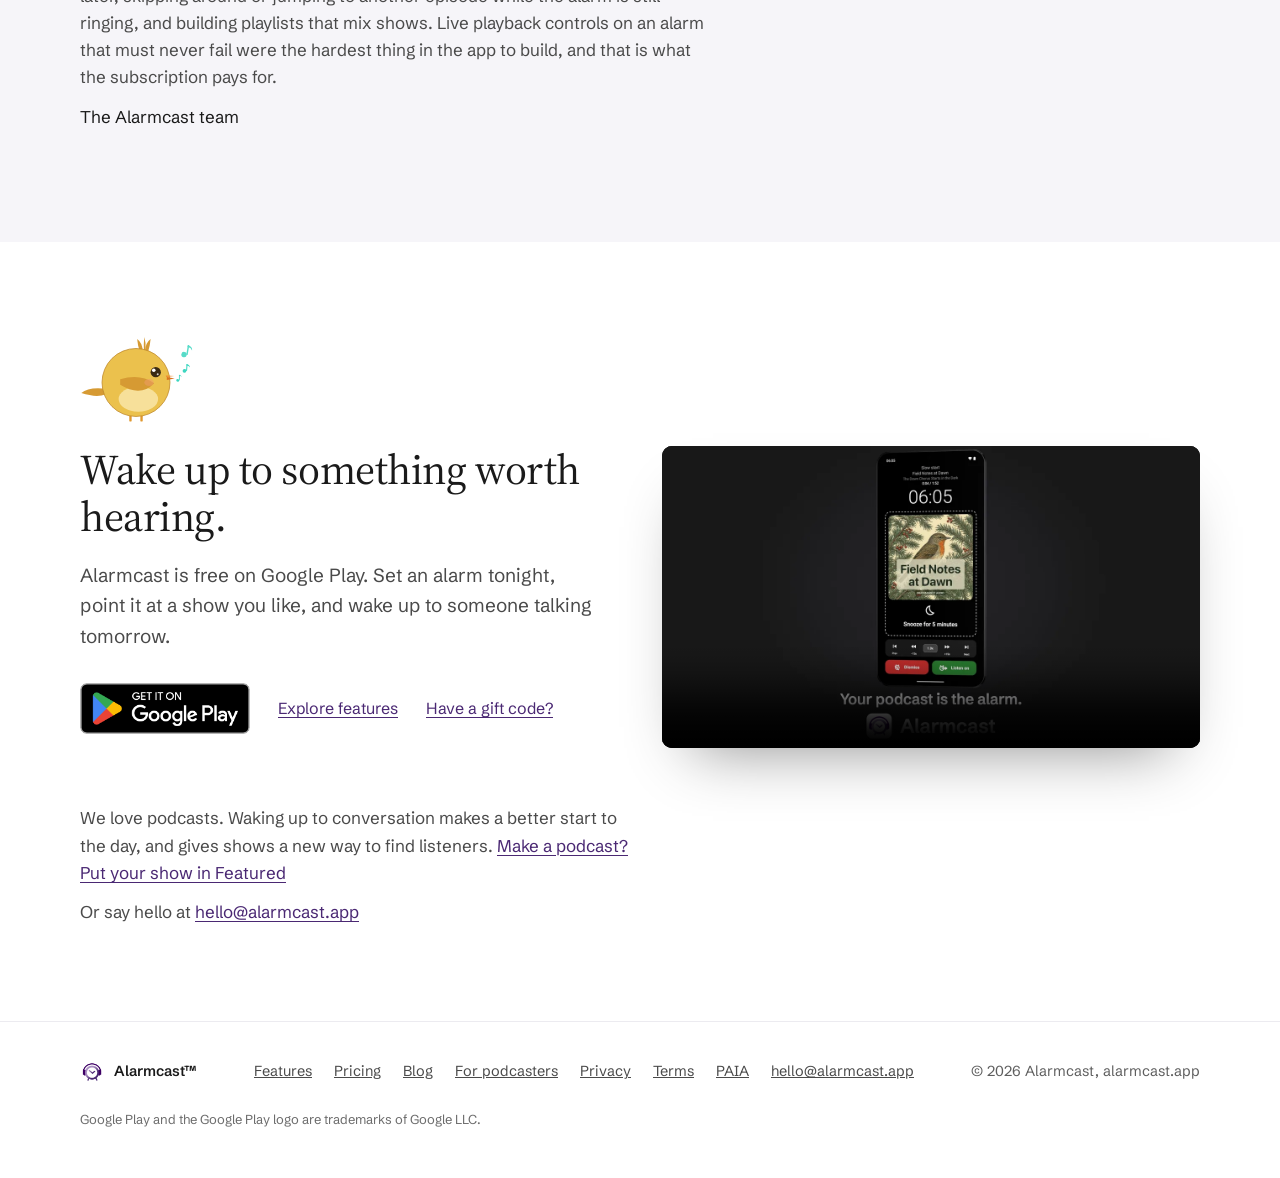
==== commit c0a58cb0: "Home page: reliability sections rewritten, four layers, 30+ safety systems and 300+ checks" ====
--- a/index.html
+++ b/index.html
@@ -88,13 +88,14 @@
 
 <div style="background: #1A1220; color: #F4F2F6">
 <div id="proof" style="max-width: 1120px; margin: 0 auto; padding: 112px 24px 0">
-<h2 style="margin: 0; font-family: 'Source Serif 4', Georgia, serif; font-weight: 400; font-size: clamp(34px, 4vw, 50px); line-height: 1.1; letter-spacing: -0.01em; max-width: 22ch">Can you trust a podcast to wake you up?</h2>
-<p style="margin: 24px 0 0; font-size: 19px; color: #C9C1D1; max-width: 56ch">A podcast lives on somebody else's server, and phones spend the night switching things off to save battery. Three things make it safe to point tomorrow morning at one:</p>
-<ol style="margin: 32px 0 0; padding: 0 0 0 32px; font-size: 20px; line-height: 1.5; display: flex; flex-direction: column; gap: 10px; max-width: 56ch">
-<li>The episode is on your phone before the alarm.</li>
-<li>It sets itself again after a restart.</li>
-<li>It has four ways to ring, ending in a file that cannot go missing.</li>
-</ol>
+<h2 style="margin: 0; font-family: 'Source Serif 4', Georgia, serif; font-weight: 400; font-size: clamp(34px, 4vw, 50px); line-height: 1.1; letter-spacing: -0.01em; max-width: 24ch">You can trust this app to wake you up with a podcast</h2>
+<p style="margin: 24px 0 0; font-size: 19px; color: #C9C1D1; max-width: 56ch">A podcast lives on somebody else's server, and phones spend the night switching things off to save battery. So Alarmcast is built for reliability: more than 30 safety systems, made of more than 300 individual checks.</p>
+<p style="margin: 32px 0 0; font-size: 20px; line-height: 1.5">It still rings when:</p>
+<ul style="margin: 12px 0 0; padding: 0 0 0 28px; font-size: 20px; line-height: 1.5; display: flex; flex-direction: column; gap: 10px; max-width: 56ch">
+<li>your phone restarts in the night</li>
+<li>there's no Wi-Fi in the morning</li>
+<li>the phone has closed the app in the background</li>
+</ul>
 <p style="margin: 28px 0 0"><a href="#reliable" style="color: #AA8EC2; text-underline-offset: 3px">What it survives, in detail</a></p>
 </div>
 
@@ -181,31 +182,31 @@
 
 <div id="reliable" style="background: #F6F5F9">
 <div style="max-width: 1120px; margin: 0 auto; padding: 112px 24px 120px">
-<h2 style="margin: 0; font-family: 'Source Serif 4', Georgia, serif; font-weight: 400; font-size: clamp(34px, 4vw, 50px); line-height: 1.1; letter-spacing: -0.01em">The alarm fires every time</h2>
-<p style="margin: 24px 0 0; font-size: 19px; color: #4A4A4A; max-width: 58ch">An alarm that streams when it fires is a bet on your morning network. Alarmcast has the episode on your phone before then, and everything else in the app is there to wake you whatever Android switched off while you slept.</p>
-<p style="margin: 28px 0 0; font-size: 18px; font-weight: 600; max-width: 70ch">It survives restarts, fires while the phone sleeps, gets past battery optimization and rings on the lock screen.</p>
-
-<h3 style="margin: 96px 0 0; font-family: 'Source Serif 4', Georgia, serif; font-weight: 400; font-size: clamp(26px, 2.8vw, 34px); line-height: 1.2; letter-spacing: -0.01em; max-width: 32ch">A ringtone is a file that ships inside the app. An episode is a link that might not be there.</h3>
-<p style="margin: 20px 0 0; color: #4A4A4A; max-width: 60ch">That difference is most of the work. A ringtone can't go offline, get pulled, arrive half-downloaded or turn out to be 200&nbsp;MB.</p>
+<h2 style="margin: 0; font-family: 'Source Serif 4', Georgia, serif; font-weight: 400; font-size: clamp(34px, 4vw, 50px); line-height: 1.1; letter-spacing: -0.01em">Built for reliability</h2>
+<p style="margin: 24px 0 0; font-size: 19px; color: #4A4A4A; max-width: 58ch">There are four ways an alarm app can let you down: it doesn't go off, it goes off with nothing to play, it starts and then stops, or the phone was never set up to let it ring. Alarmcast has a layer for each. We counted what is in them: more than 30 safety systems, made of more than 300 individual checks. All of it comes with the free app.</p>
+
+<h3 style="margin: 96px 0 0; font-family: 'Source Serif 4', Georgia, serif; font-weight: 400; font-size: clamp(26px, 2.8vw, 34px); line-height: 1.2; letter-spacing: -0.01em; max-width: 32ch">An episode is a link to a file on somebody else's server</h3>
+<p style="margin: 20px 0 0; color: #4A4A4A; max-width: 60ch">The link can move, the server can go down, the download can arrive half-finished or turn out to be 200&nbsp;MB. A ringtone ships inside the app and none of that can happen to it, which is why most of the work in Alarmcast is about this one difference.</p>
 
 <div style="margin-top: 56px; display: flex; flex-direction: column; gap: 40px">
 <div style="display: flex; flex-wrap: wrap; gap: 8px 48px">
-<p style="margin: 0; flex: 0 0 168px; font-family: 'Source Serif 4', Georgia, serif; font-size: 32px; line-height: 1.1">9.4%</p>
-<div style="flex: 1 1 360px; min-width: 0; max-width: 60ch"><h4 style="margin: 0; font-size: 18px; font-weight: 600">Directories go stale</h4><p style="margin: 6px 0 0; color: #4A4A4A">Nearly one episode in eleven, of 129,997 checked, has a different download link in the podcast directory than in the publisher's own feed. So Alarmcast always asks the publisher.</p></div>
+<p style="margin: 0; flex: 0 0 168px; font-family: 'Source Serif 4', Georgia, serif; font-size: 32px; line-height: 1.1">Phone restarts</p>
+<div style="flex: 1 1 360px; min-width: 0; max-width: 60ch"><h4 style="margin: 0; font-size: 18px; font-weight: 600">It goes off on time</h4><p style="margin: 6px 0 0; color: #4A4A4A">Android forgets every app's alarms when the phone restarts, so Alarmcast sets its own again within minutes, before you've unlocked, and does the same after an app update, a clock change or a time-zone change, and every time you open the app. An alarm that falls due before you've unlocked still rings, and switches to your episode once you do.</p></div>
 </div>
 <div style="display: flex; flex-wrap: wrap; gap: 8px 48px">
-<p style="margin: 0; flex: 0 0 168px; font-family: 'Source Serif 4', Georgia, serif; font-size: 32px; line-height: 1.1">Hotel Wi-Fi</p>
-<div style="flex: 1 1 360px; min-width: 0; max-width: 60ch"><h4 style="margin: 0; font-size: 18px; font-weight: 600">Not everything that downloads is audio</h4><p style="margin: 6px 0 0; color: #4A4A4A">Hotel Wi-Fi hands back its login page as a valid-looking file. Alarmcast checks the bytes are audio before trusting them.</p></div>
+<p style="margin: 0; flex: 0 0 168px; font-family: 'Source Serif 4', Georgia, serif; font-size: 32px; line-height: 1.1">No Wi-Fi</p>
+<div style="flex: 1 1 360px; min-width: 0; max-width: 60ch"><h4 style="margin: 0; font-size: 18px; font-weight: 600">There's always something to play</h4><p style="margin: 6px 0 0; color: #4A4A4A">In the half hour before the alarm the episode comes down to your phone, with a second try five minutes before over whatever network is there. The app asks the show's own feed for the link rather than the podcast directory, because nearly one episode in eleven, of 129,997 we checked, has a different link in the two places. It checks the bytes are audio, too: hotel Wi-Fi hands back its login page as a valid-looking file. If the file still isn't there at alarm time it streams instead, and the ladder at the foot of this section carries on from there.</p></div>
 </div>
 <div style="display: flex; flex-wrap: wrap; gap: 8px 48px">
-<p style="margin: 0; flex: 0 0 168px; font-family: 'Source Serif 4', Georgia, serif; font-size: 32px; line-height: 1.1">Every ½ sec</p>
-<div style="flex: 1 1 360px; min-width: 0; max-width: 60ch"><h4 style="margin: 0; font-size: 18px; font-weight: 600">"Playing" isn't the same as audible</h4><p style="margin: 6px 0 0; color: #4A4A4A">Media players report success before any sound comes out. Alarmcast checks every half second that the audio is moving, and moves on if it stalls.</p></div>
+<p style="margin: 0; flex: 0 0 168px; font-family: 'Source Serif 4', Georgia, serif; font-size: 32px; line-height: 1.1">App closed</p>
+<div style="flex: 1 1 360px; min-width: 0; max-width: 60ch"><h4 style="margin: 0; font-size: 18px; font-weight: 600">It keeps going until you're up</h4><p style="margin: 6px 0 0; color: #4A4A4A">A player can report that it's playing while the audio is silent, so Alarmcast listens for real sound, twice a second. An episode that stays silent for 20 seconds is skipped, and after a minute with no podcast heard your own alarm sound plays instead. If the phone closes the app mid-alarm, the alarm brings itself back within a minute. Another app taking the sound, a headphone button or a swipe from Recents won't stop it: only Snooze, Dismiss or the time limit you set (two hours unless you change it) will.</p></div>
 </div>
 <div style="display: flex; flex-wrap: wrap; gap: 8px 48px">
 <p style="margin: 0; flex: 0 0 168px; font-family: 'Source Serif 4', Georgia, serif; font-size: 32px; line-height: 1.1">Phone makers</p>
 <div style="flex: 1 1 360px; min-width: 0">
-<h4 style="margin: 0; font-size: 18px; font-weight: 600">Built for phones that don't play along</h4>
-<div style="margin-top: 14px; display: flex; flex-wrap: wrap; gap: 16px 32px; font-size: 15px; line-height: 1.5">
+<h4 style="margin: 0; font-size: 18px; font-weight: 600">Your phone is set up for it</h4>
+<p style="margin: 6px 0 0; color: #4A4A4A; max-width: 60ch">Phones ship with settings that can stop any alarm app: battery optimization, background limits, a switch that puts apps you haven't opened for a while to sleep. Alarmcast checks them every time you open it, warns you on the Alarms screen before one would stop an alarm, and shows the steps for your phone's maker.</p>
+<div style="margin-top: 18px; display: flex; flex-wrap: wrap; gap: 16px 32px; font-size: 15px; line-height: 1.5">
 <p style="margin: 0; flex: 1 1 250px; min-width: 0"><b style="font-weight: 600">Samsung</b><br><span style="color: #4A4A4A">Withholds the restart signal alarms depend on. Alarmcast sets itself again without it, before you unlock the phone.</span></p>
 <p style="margin: 0; flex: 1 1 250px; min-width: 0"><b style="font-weight: 600">Xiaomi, Redmi, POCO</b><br><span style="color: #4A4A4A">Autostart is off for new apps, so after a restart nothing comes back until you allow it.</span></p>
 <p style="margin: 0; flex: 1 1 250px; min-width: 0"><b style="font-weight: 600">Oppo, OnePlus, realme</b><br><span style="color: #4A4A4A">Startup manager stops apps launching themselves until you allow it.</span></p>
@@ -213,7 +214,6 @@
 <p style="margin: 0; flex: 1 1 250px; min-width: 0"><b style="font-weight: 600">vivo, iQOO</b><br><span style="color: #4A4A4A">Background power use is capped unless you allow an app more.</span></p>
 <p style="margin: 0; flex: 1 1 250px; min-width: 0"><b style="font-weight: 600">Every other Android phone</b><br><span style="color: #4A4A4A">Battery optimization can still hold an app back. Alarmcast asks to be let off it.</span></p>
 </div>
-<p style="margin: 14px 0 0; font-size: 15px; color: #1A1A1A; text-decoration: underline; text-decoration-thickness: 1px; text-underline-offset: 3px">For each maker, Alarmcast tells you which setting to look for on your phone.</p>
 </div>
 </div>
 </div>
